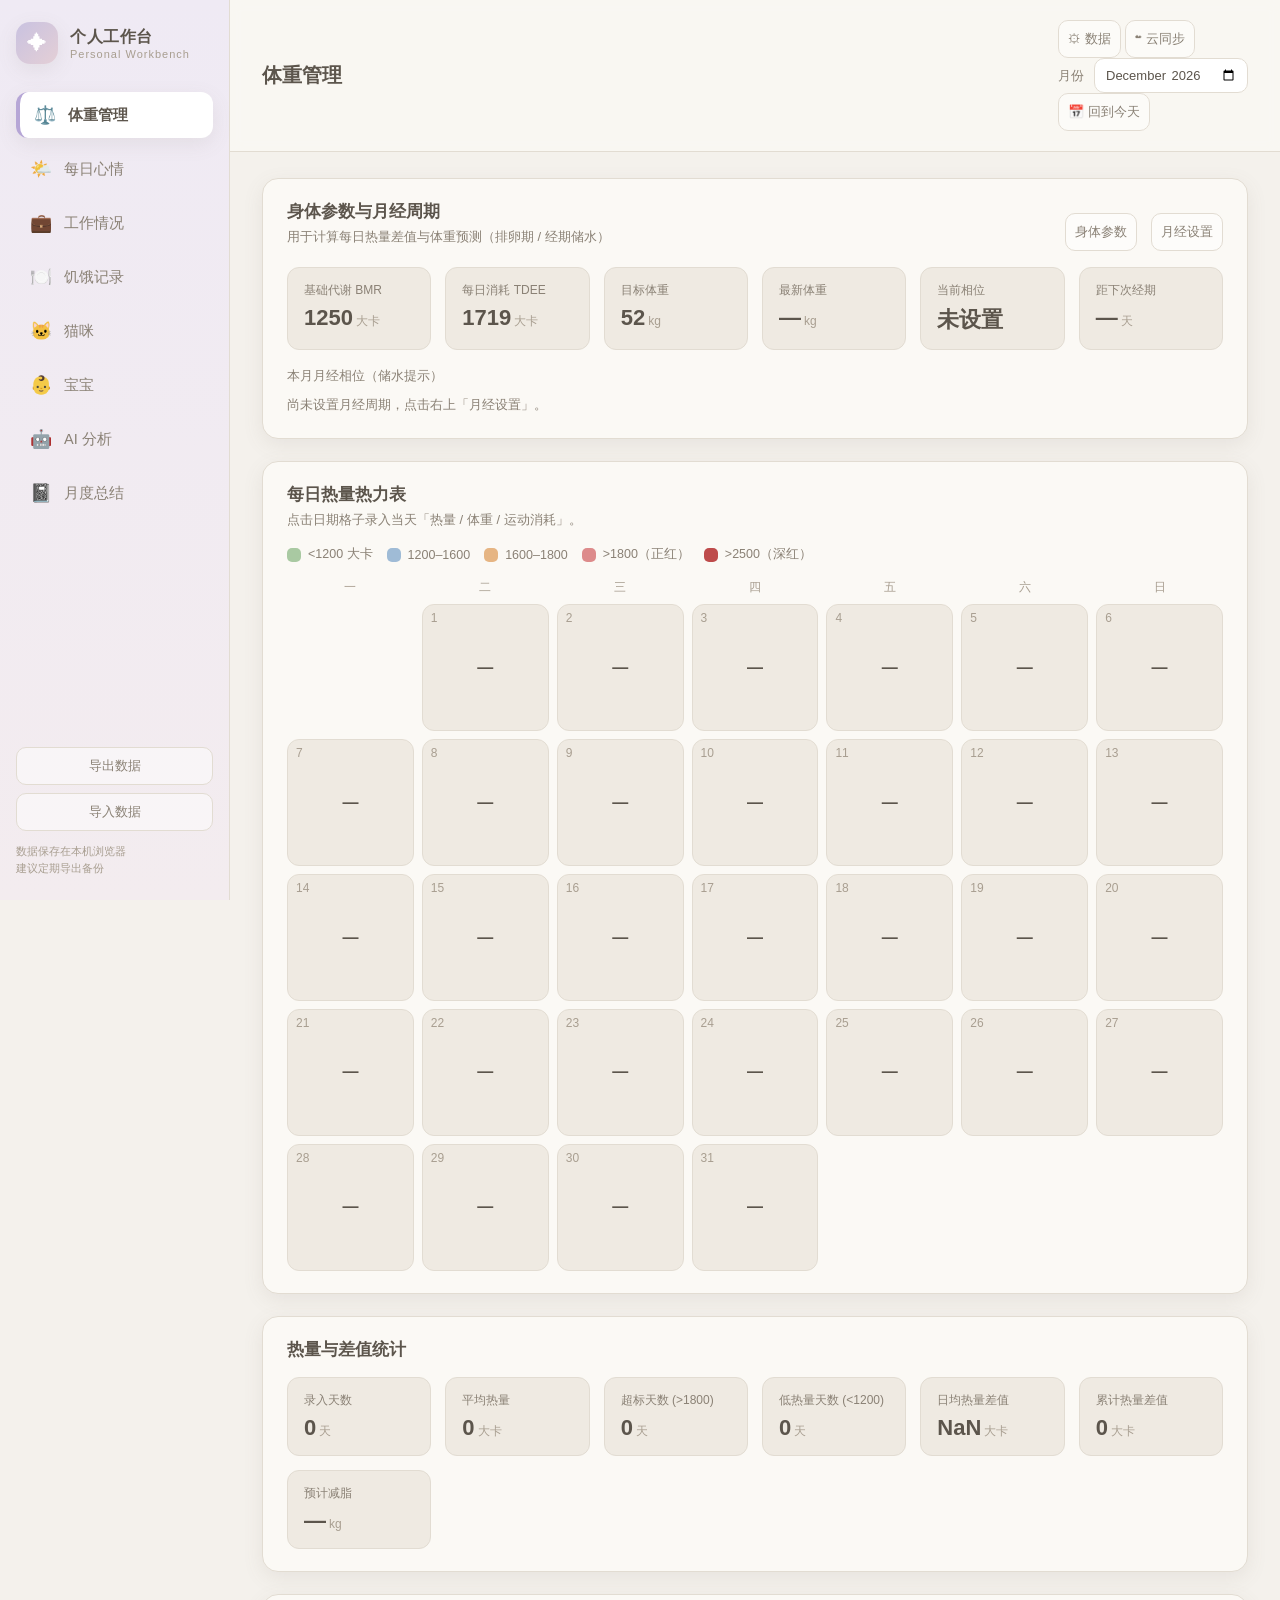
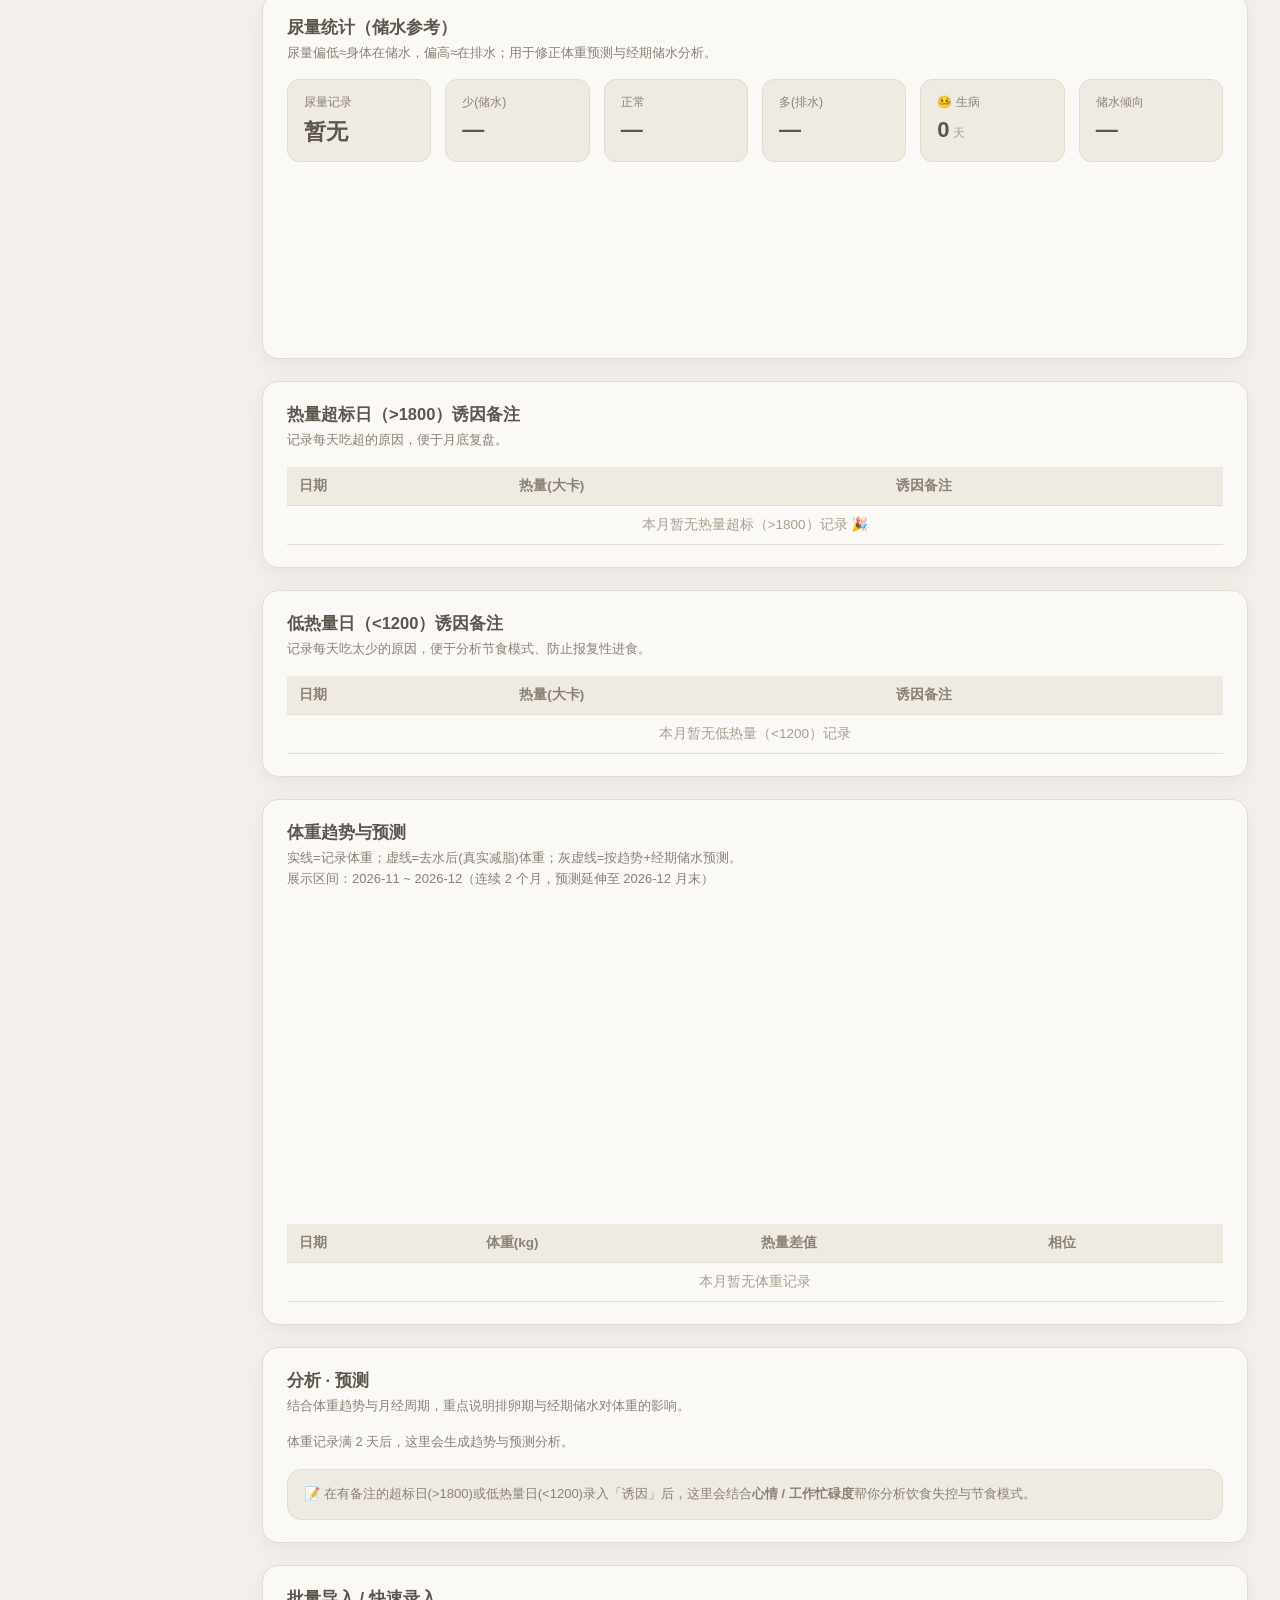
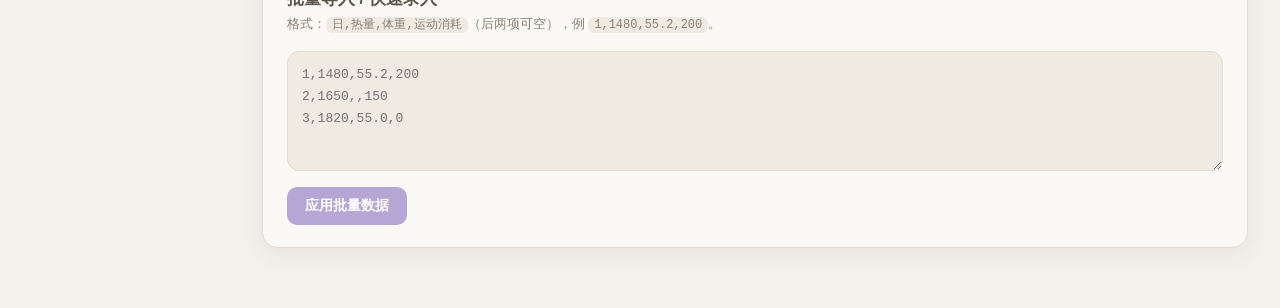
==== index.html @ 28658d4f "feat: 生病作为例外情况加入尿量/储水分析（预测降权、红边标记、异常储水提示）" ====
<!DOCTYPE html>
<html lang="zh-CN">
<head>
  <meta charset="UTF-8" />
  <meta name="viewport" content="width=device-width, initial-scale=1.0, maximum-scale=1.0, user-scalable=no" />
  <title>个人工作台 · Personal Workbench</title>
  <meta http-equiv="Cache-Control" content="no-transform, no-siteapp" />
  <meta name="referrer" content="no-referrer" />
  <meta name="theme-color" content="#B6A6D6" />
  <meta name="apple-mobile-web-app-capable" content="yes" />
  <meta name="apple-mobile-web-app-status-bar-style" content="default" />
  <meta name="apple-mobile-web-app-title" content="工作台" />
  <link rel="apple-touch-icon" href="icon-192.png" />
  <link rel="icon" href="icon-192.png" />
  <link rel="stylesheet" href="styles.css?v=7" />
  <!-- 本地自托管 chart.js：去掉外部 CDN 依赖，避免 vivo 等浏览器拦截 jsdelivr 导致图表不显示 -->
  <script src="chart.umd.min.js?v=1"></script>
</head>
<body>
  <div class="app">
    <!-- 左侧导航栏 -->
    <aside class="sidebar">
      <div class="brand">
        <div class="brand-logo">✦</div>
        <div class="brand-text">
          <div class="brand-title">个人工作台</div>
          <div class="brand-sub">Personal Workbench</div>
        </div>
      </div>

      <nav class="nav" id="nav">
        <button class="nav-item active" data-view="weight">
          <span class="nav-ic">⚖️</span><span class="nav-label">体重管理</span>
        </button>
        <button class="nav-item" data-view="mood">
          <span class="nav-ic">🌤️</span><span class="nav-label">每日心情</span>
        </button>
        <button class="nav-item" data-view="work">
          <span class="nav-ic">💼</span><span class="nav-label">工作情况</span>
        </button>
        <button class="nav-item" data-view="hunger">
          <span class="nav-ic">🍽️</span><span class="nav-label">饥饿记录</span>
        </button>
        <button class="nav-item" data-view="cat">
          <span class="nav-ic">🐱</span><span class="nav-label">猫咪</span>
        </button>
        <button class="nav-item" data-view="baby">
          <span class="nav-ic">👶</span><span class="nav-label">宝宝</span>
        </button>
        <button class="nav-item" data-view="ai">
          <span class="nav-ic">🤖</span><span class="nav-label">AI 分析</span>
        </button>
        <button class="nav-item" data-view="monthly">
          <span class="nav-ic">📓</span><span class="nav-label">月度总结</span>
        </button>
      </nav>

      <div class="sidebar-foot">
        <button class="ghost-btn" id="btn-export">导出数据</button>
        <button class="ghost-btn" id="btn-import">导入数据</button>
        <input type="file" id="file-import" accept="application/json" hidden />
        <div class="sidebar-tip">数据保存在本机浏览器<br />建议定期导出备份</div>
      </div>
    </aside>

    <!-- 主区域 -->
    <main class="main">
      <header class="topbar">
        <div class="topbar-title" id="view-title">体重管理</div>
        <div class="topbar-actions">
          <button class="ghost-btn" id="btn-data">⚙ 数据</button>
          <button class="ghost-btn" id="btn-sync">☁ 云同步</button>
          <label class="month-pick">
            <span>月份</span>
            <input type="month" id="month-input" />
          </label>
          <button class="ghost-btn" id="btn-today">📅 回到今天</button>
        </div>
      </header>

      <!-- 体重管理 -->
      <section class="view active" id="view-weight">
        <!-- 身体参数 + 月经周期 -->
        <div class="card">
          <div class="card-head" style="display:flex;justify-content:space-between;align-items:flex-start;flex-wrap:wrap;gap:10px">
            <div>
              <h2>身体参数与月经周期</h2>
              <p class="muted">用于计算每日热量差值与体重预测（排卵期 / 经期储水）</p>
            </div>
            <div class="row-actions">
              <button class="ghost-btn" id="btn-profile">身体参数</button>
              <button class="ghost-btn" id="btn-menstrual">月经设置</button>
            </div>
          </div>
          <div class="stat-grid" id="profile-stats"></div>
          <div id="phase-block" style="margin-top:16px">
            <div class="muted" style="margin-bottom:8px">本月月经相位（储水提示）</div>
            <div class="phase-msg muted" id="phase-msg"></div>
            <div class="phase-strip" id="phase-strip"></div>
            <div class="phase-legend" id="phase-legend"></div>
          </div>
        </div>

        <!-- 热量热力表 -->
        <div class="card">
          <div class="card-head">
            <h2>每日热量热力表</h2>
            <p class="muted">点击日期格子录入当天「热量 / 体重 / 运动消耗」。</p>
          </div>
          <div class="legend" id="weight-legend"></div>
          <div class="heatmap-wrap">
            <div class="weekdays">
              <span>一</span><span>二</span><span>三</span><span>四</span><span>五</span><span>六</span><span>日</span>
            </div>
            <div class="heatmap" id="weight-heatmap"></div>
          </div>
        </div>

        <!-- 热量与差值统计 -->
        <div class="card">
          <div class="card-head"><h2>热量与差值统计</h2></div>
          <div class="stat-grid" id="weight-stats"></div>
        </div>

        <!-- 尿量统计（储水参考） -->
        <div class="card">
          <div class="card-head">
            <h2>尿量统计（储水参考）</h2>
            <p class="muted">尿量偏低≈身体在储水，偏高≈在排水；用于修正体重预测与经期储水分析。</p>
          </div>
          <div class="stat-grid" id="urine-stats"></div>
          <div class="chart-box" style="height:160px;margin-top:14px"><canvas id="urine-chart"></canvas></div>
        </div>

        <!-- 热量失控预警 -->
        <div class="card" id="calorie-alert-card" hidden>
          <div class="card-head"><h2>⚠️ 热量失控预警</h2></div>
          <div id="calorie-alert"></div>
        </div>

        <!-- 超标诱因 -->
        <div class="card">
          <div class="card-head">
            <h2>热量超标日（&gt;1800）诱因备注</h2>
            <p class="muted">记录每天吃超的原因，便于月底复盘。</p>
          </div>
          <div class="table-wrap">
            <table class="data-table" id="weight-over-table">
              <thead><tr><th>日期</th><th>热量(大卡)</th><th>诱因备注</th></tr></thead>
              <tbody></tbody>
            </table>
          </div>
        </div>

        <!-- 低热量诱因 -->
        <div class="card">
          <div class="card-head">
            <h2>低热量日（&lt;1200）诱因备注</h2>
            <p class="muted">记录每天吃太少的原因，便于分析节食模式、防止报复性进食。</p>
          </div>
          <div class="table-wrap">
            <table class="data-table" id="weight-under-table">
              <thead><tr><th>日期</th><th>热量(大卡)</th><th>诱因备注</th></tr></thead>
              <tbody></tbody>
            </table>
          </div>
        </div>

        <!-- 体重趋势与预测 -->
        <div class="card">
          <div class="card-head">
            <h2>体重趋势与预测</h2>
            <p class="muted">实线=记录体重；虚线=去水后(真实减脂)体重；灰虚线=按趋势+经期储水预测。</p>
            <p class="muted" id="weight-range"></p>
          </div>
          <div class="chart-box" style="height:300px"><canvas id="weight-chart"></canvas></div>
          <div class="table-wrap" style="margin-top:16px">
            <table class="data-table" id="weight-table">
              <thead><tr><th>日期</th><th>体重(kg)</th><th>热量差值</th><th>相位</th></tr></thead>
              <tbody></tbody>
            </table>
          </div>
        </div>

        <!-- 分析预测 -->
        <div class="card">
          <div class="card-head">
            <h2>分析 · 预测</h2>
            <p class="muted">结合体重趋势与月经周期，重点说明排卵期与经期储水对体重的影响。</p>
          </div>
          <div id="weight-analysis"></div>
        </div>

        <!-- 批量导入 -->
        <div class="card">
          <div class="card-head">
            <h2>批量导入 / 快速录入</h2>
            <p class="muted">格式：<code>日,热量,体重,运动消耗</code>（后两项可空），例 <code>1,1480,55.2,200</code>。</p>
          </div>
          <textarea id="weight-bulk" class="bulk-input" placeholder="1,1480,55.2,200&#10;2,1650,,150&#10;3,1820,55.0,0"></textarea>
          <div class="row-actions">
            <button class="primary-btn" id="btn-weight-bulk">应用批量数据</button>
            <span class="muted" id="weight-bulk-tip"></span>
          </div>
        </div>
      </section>

      <!-- 每日心情 -->
      <section class="view" id="view-mood">
        <div class="card">
          <div class="card-head">
            <h2>每日心情录入</h2>
            <p class="muted">从「非常不开心 -2」到「非常开心 2」，点击日期格子选择当天心情。</p>
          </div>
          <div class="legend" id="mood-legend"></div>
          <div class="heatmap-wrap">
            <div class="weekdays">
              <span>一</span><span>二</span><span>三</span><span>四</span><span>五</span><span>六</span><span>日</span>
            </div>
            <div class="heatmap" id="mood-heatmap"></div>
          </div>
        </div>

        <div class="card">
          <div class="card-head"><h2>心情统计</h2></div>
          <div class="stat-grid" id="mood-stats"></div>
          <div class="chart-box"><canvas id="mood-chart"></canvas></div>
        </div>
      </section>

      <!-- 工作情况 -->
      <section class="view" id="view-work">
        <div class="card">
          <div class="card-head">
            <h2>每日忙碌度录入</h2>
            <p class="muted">从「不忙碌 0」到「非常忙碌 100」，拖动日期格子上的滑块记录当天忙碌程度。</p>
          </div>
          <div class="legend" id="work-legend"></div>
          <div class="heatmap-wrap">
            <div class="weekdays">
              <span>一</span><span>二</span><span>三</span><span>四</span><span>五</span><span>六</span><span>日</span>
            </div>
            <div class="heatmap" id="work-heatmap"></div>
          </div>
        </div>

        <div class="card">
          <div class="card-head"><h2>加班与排班</h2></div>
          <div class="form-grid" id="work-overtime"></div>
        </div>

        <div class="card">
          <div class="card-head"><h2>工作统计</h2></div>
          <div class="stat-grid" id="work-stats"></div>
          <div class="chart-box"><canvas id="work-chart"></canvas></div>
        </div>

        <div class="card">
          <div class="card-head"><h2>每月工作小结</h2></div>
          <textarea id="work-summary" class="bulk-input" placeholder="本月工作状态、收获与改进……"></textarea>
        </div>
      </section>

      <!-- 饥饿记录 -->
      <section class="view" id="view-hunger">
        <div class="card">
          <div class="card-head">
            <h2>每日饥饿记录</h2>
            <p class="muted">点击日期格子记录当天：前一顿吃饭时间 / 内容、此刻感受、是否进食、忍饿后的感受。</p>
          </div>
          <div class="legend" id="hunger-legend"></div>
          <div class="heatmap-wrap">
            <div class="weekdays">
              <span>一</span><span>二</span><span>三</span><span>四</span><span>五</span><span>六</span><span>日</span>
            </div>
            <div class="heatmap" id="hunger-heatmap"></div>
          </div>
        </div>

        <div class="card">
          <div class="card-head"><h2>饥饿统计</h2></div>
          <div class="stat-grid" id="hunger-stats"></div>
        </div>

        <div class="card">
          <div class="card-head">
            <h2>超热量 / 低热量分析</h2>
            <p class="muted">联动每日热量，看「忍饿」是否真压低了摄入、进食日是否更容易超标。</p>
          </div>
          <div id="hunger-analysis"></div>
        </div>
      </section>

      <!-- 猫咪 -->
      <section class="view" id="view-cat">
        <div class="cat-switch" id="cat-switch">
          <button class="cat-tab" data-act="switch-cat" data-cat="泡泡">🐱 泡泡</button>
          <button class="cat-tab" data-act="switch-cat" data-cat="喵喵">🐱 喵喵</button>
        </div>

        <!-- 模块1：猫砂用量（分三个盆） -->
        <div class="card">
          <div class="card-head">
            <h2 id="cat-litter-title">🐱 猫砂用量（分三个盆）</h2>
            <p class="muted">当前猫：<b id="cat-litter-who">泡泡</b>。每次「投入 + 清空」算一次。单价 = 钱 ÷ kg，本次费用 = 单价 × 本次用量，汇总 = 本会话总费用。三个盆各自独立记录。</p>
          </div>
          <div class="row-actions" style="margin-bottom:14px">
            <button class="primary-btn" data-act="add-session">＋ 新增一次（投入）</button>
          </div>
          <div id="cat-sessions"></div>
          <div class="stat-grid" id="cat-litter-stats" style="margin-top:16px"></div>
        </div>

        <!-- 模块2：猫咪体重 -->
        <div class="card">
          <div class="card-head">
            <h2 id="cat-weight-title">🐱 猫咪体重</h2>
            <p class="muted">当前猫：<b id="cat-weight-who">泡泡</b>。趋势图展示全部历史记录；下方表格仅展示当前选择月份的记录，方便按月管理。</p>
          </div>
          <div class="form-grid">
            <label class="field"><span>日期</span><input type="date" id="cat-w-date" /></label>
            <label class="field"><span>体重 (kg)</span><input type="number" step="0.01" id="cat-w-val" placeholder="如 4.20" /></label>
            <div class="field"><button class="primary-btn" id="cat-w-add" data-act="add-cw">记录体重</button></div>
          </div>
          <div class="table-wrap" style="margin-top:14px">
            <table class="data-table" id="cat-weight-table">
              <thead><tr><th>日期</th><th>体重 (kg)</th><th></th></tr></thead>
              <tbody></tbody>
            </table>
          </div>
          <div class="chart-box" style="height:260px;margin-top:14px"><canvas id="cat-weight-chart"></canvas></div>
        </div>
      </section>

      <!-- 宝宝 -->
      <section class="view" id="view-baby">
        <div class="card">
          <div class="card-head">
            <h2>👶 宝宝成长记录</h2>
            <p class="muted">按日期记录孩子的身高(cm)与体重(kg)。趋势图展示全部历史记录；下方表格仅展示当前选择月份的记录。</p>
          </div>
          <div class="form-grid">
            <label class="field"><span>日期</span><input type="date" id="baby-date" /></label>
            <label class="field"><span>身高 (cm)</span><input type="number" step="0.1" id="baby-h" placeholder="如 65.5" /></label>
            <label class="field"><span>体重 (kg)</span><input type="number" step="0.01" id="baby-w" placeholder="如 7.20" /></label>
            <div class="field"><button class="primary-btn" id="baby-add" data-act="add-baby">记录</button></div>
          </div>
          <div class="table-wrap" style="margin-top:14px">
            <table class="data-table" id="baby-table">
              <thead><tr><th>日期</th><th>身高 (cm)</th><th>体重 (kg)</th><th></th></tr></thead>
              <tbody></tbody>
            </table>
          </div>
          <div class="chart-box" style="height:280px;margin-top:14px"><canvas id="baby-chart"></canvas></div>
        </div>
      </section>

      <!-- AI 分析 -->
      <section class="view" id="view-ai">
        <div class="card">
          <div class="card-head">
            <h2>🤖 智能分析（基于你填入的数据）</h2>
            <p class="muted">用中文提问，助手会汇总当前月份 / 本年的数据作答。全部在本地计算，数据不外传。</p>
          </div>
          <div class="ai-chat" id="ai-chat"></div>
          <div class="ai-chips" id="ai-chips">
            <button class="chip" data-q="这个月我减了多少体重？">本月减重</button>
            <button class="chip" data-q="猫砂这个月花了多少钱？">本月猫砂花费</button>
            <button class="chip" data-q="最近工作忙不忙？">工作忙碌度</button>
            <button class="chip" data-q="宝宝这半年长了多少？">宝宝成长</button>
            <button class="chip" data-q="全年我总共减重多少？">全年减重</button>
            <button class="chip" data-q="全年猫砂花了多少？">全年猫砂花费</button>
            <button class="chip" data-q="我这个月热量趋势怎样？">本月热量</button>
            <button class="chip" data-q="综合分析一下我的整体情况">整体分析</button>
          </div>
          <div class="row-actions" style="margin-top:12px">
            <input class="modal-input" id="ai-input" placeholder="例如：这个月热量趋势怎样？猫和宝宝最近怎么样？" />
            <button class="primary-btn" id="ai-send" data-act="ai-send">发送</button>
          </div>
        </div>

        <div class="card">
          <div class="card-head">
            <h2 id="ai-year-title">📅 年度汇总</h2>
            <p class="muted">自动汇总所选年份（取顶部月份选择器的年份）的全部模块数据。</p>
          </div>
          <div id="ai-year" class="stat-grid"></div>
        </div>
      </section>

      <!-- 月度总结 -->
      <section class="view" id="view-monthly">
        <div class="monthly-nav" id="monthly-nav"></div>
        <div id="monthly-panels"></div>
      </section>
    </main>
  </div>

  <!-- 弹层：日期录入 -->
  <div class="modal-mask" id="modal-mask" hidden>
    <div class="modal" id="modal"></div>
  </div>

  <script src="app.js?v=18"></script>
</body>
</html>
---- styles.css ----
:root{
  /* 莫兰迪主色 */
  --lilac:   #C9C2E0;  /* 浅紫 */
  --pink:    #E4CFD6;  /* 浅粉 */
  --blue:    #C2D4DE;  /* 浅蓝 */
  --green:   #C7D7C2;  /* 浅绿 */
  --beige:   #E7DFD0;  /* 米色 */
  --sand:    #D8CDBE;

  --bg:      #F4F1EC;  /* 整体暖白背景 */
  --panel:   #FBF9F5;  /* 卡片背景 */
  --panel-2: #EFEAE2;
  --line:    #E2DCD2;  /* 描边 */
  --ink:     #5C554C;  /* 主文字（暖灰） */
  --ink-2:   #8A8175;  /* 次文字 */
  --ink-3:   #A89E90;

  --accent:  #B6A6D6;  /* 主强调（紫） */
  --shadow:  0 6px 20px rgba(120,110,95,.10);
  --radius:  16px;

  /* 热量区间色（数据色，独立于主题） */
  --c-green: #A9C9A2;
  --c-blue:  #9FBBD6;
  --c-orange:#E6B583;
  --c-red:   #DD8B8B;
  --c-darkred:#BE4B4B;
}

*{box-sizing:border-box;}
html,body{margin:0;height:100%;}
body{
  font-family:-apple-system,BlinkMacSystemFont,"Segoe UI","PingFang SC","Microsoft YaHei",sans-serif;
  background:var(--bg);
  color:var(--ink);
  -webkit-font-smoothing:antialiased;
}
.app{display:flex;min-height:100vh;}

/* ===== 侧边栏 ===== */
.sidebar{
  width:230px;flex:0 0 230px;
  background:linear-gradient(180deg,#EFEAF4 0%, #F3ECEF 100%);
  border-right:1px solid var(--line);
  display:flex;flex-direction:column;
  padding:22px 16px;position:sticky;top:0;height:100vh;
}
.brand{display:flex;align-items:center;gap:12px;margin-bottom:28px;}
.brand-logo{
  width:42px;height:42px;border-radius:14px;
  background:linear-gradient(135deg,var(--lilac),var(--pink));
  display:grid;place-items:center;font-size:20px;color:#fff;
  box-shadow:var(--shadow);
}
.brand-title{font-weight:700;font-size:16px;letter-spacing:.5px;}
.brand-sub{font-size:11px;color:var(--ink-3);letter-spacing:1px;}

.nav{display:flex;flex-direction:column;gap:8px;flex:1;}
.nav-item{
  display:flex;align-items:center;gap:12px;
  border:none;background:transparent;cursor:pointer;
  padding:12px 14px;border-radius:12px;
  color:var(--ink-2);font-size:14.5px;font-weight:500;text-align:left;
  transition:all .18s ease;
}
.nav-item .nav-ic{font-size:18px;filter:grayscale(.2);}
.nav-item:hover{background:rgba(255,255,255,.6);color:var(--ink);}
.nav-item.active{
  background:#fff;color:var(--ink);font-weight:600;
  box-shadow:var(--shadow);border-left:4px solid var(--accent);
}

.sidebar-foot{display:flex;flex-direction:column;gap:8px;margin-top:16px;}
.ghost-btn{
  border:1px solid var(--line);background:rgba(255,255,255,.5);
  border-radius:10px;padding:9px;cursor:pointer;color:var(--ink-2);
  font-size:13px;transition:all .18s;
}
.ghost-btn:hover{background:#fff;color:var(--ink);}
.sidebar-tip{font-size:11px;color:var(--ink-3);line-height:1.6;margin-top:4px;}

/* ===== 主区域 ===== */
.main{flex:1;min-width:0;display:flex;flex-direction:column;}
.topbar{
  display:flex;align-items:center;justify-content:space-between;
  padding:20px 32px;background:rgba(251,249,245,.7);
  backdrop-filter:blur(6px);border-bottom:1px solid var(--line);
  position:sticky;top:0;z-index:5;
}
.topbar-title{font-size:20px;font-weight:700;}
.month-pick{display:flex;align-items:center;gap:10px;font-size:13px;color:var(--ink-2);}
.month-pick input{
  border:1px solid var(--line);background:#fff;border-radius:10px;
  padding:8px 10px;color:var(--ink);font-size:13px;font-family:inherit;
}

.view{display:none;padding:26px 32px 60px;flex-direction:column;gap:22px;max-width:1080px;width:100%;}
.view.active{display:flex;}

/* ===== 卡片 ===== */
.card{
  background:var(--panel);border:1px solid var(--line);
  border-radius:var(--radius);padding:22px 24px;box-shadow:var(--shadow);
}
.card-head{margin-bottom:16px;}
.card-head h2{margin:0 0 4px;font-size:16.5px;font-weight:700;}
.muted{color:var(--ink-2);font-size:13px;margin:0;line-height:1.6;}
code{background:var(--panel-2);padding:1px 6px;border-radius:6px;font-size:12px;}

/* ===== 图例 ===== */
.legend{display:flex;flex-wrap:wrap;gap:14px;margin-bottom:16px;}
.legend .lg{display:flex;align-items:center;gap:7px;font-size:12.5px;color:var(--ink-2);}
.legend .dot{width:14px;height:14px;border-radius:5px;display:inline-block;}

/* ===== 热力表 ===== */
.heatmap-wrap{margin-top:6px;}
.weekdays{
  display:grid;grid-template-columns:repeat(7,1fr);gap:8px;
  margin-bottom:8px;font-size:12px;color:var(--ink-3);text-align:center;
}
.heatmap{display:grid;grid-template-columns:repeat(7,1fr);gap:8px;}
.hcell{
  position:relative;aspect-ratio:1/1;border-radius:12px;
  border:1px solid var(--line);background:var(--panel-2);
  cursor:pointer;display:flex;flex-direction:column;
  align-items:center;justify-content:center;
  transition:transform .12s ease, box-shadow .12s ease;
  color:var(--ink);overflow:hidden;
}
.hcell:hover{transform:translateY(-2px);box-shadow:var(--shadow);}
.hcell .d{font-size:12px;color:var(--ink-3);position:absolute;top:6px;left:8px;}
.hcell .v{font-size:16px;font-weight:700;line-height:1;}
.hcell .vsmall{font-size:11px;font-weight:600;}
.hcell.empty .v{color:var(--ink-3);font-weight:500;font-size:13px;}

/* 饥饿记录色 */
.hcell.h-ate-yes{background:var(--c-blue);border-color:#8fb0cf;color:#fff;}
.hcell.h-ate-no{background:var(--c-orange);border-color:#d9a367;color:#fff;}

/* 热量色 */
.hcell.c-green{background:var(--c-green);border-color:#9bbf93;}
.hcell.c-blue{background:var(--c-blue);border-color:#8fb0cf;}
.hcell.c-orange{background:var(--c-orange);border-color:#d9a367;}
.hcell.c-red{background:var(--c-red);border-color:#cd7979;color:#fff;}
.hcell.c-darkred{background:var(--c-darkred);border-color:#a83f3f;color:#fff;}
.hcell.c-red .d,.hcell.c-darkred .d{color:rgba(255,255,255,.85);}

/* 心情色 */
.hcell.m-2{background:#C9B6C4;}
.hcell.m-1{background:var(--pink);}
.hcell.m0{background:var(--beige);}
.hcell.m1{background:var(--blue);}
.hcell.m2{background:var(--lilac);}

/* 工作忙碌度用渐变背景（JS 设置） */

/* ===== 统计网格 ===== */
.stat-grid{display:grid;grid-template-columns:repeat(auto-fit,minmax(140px,1fr));gap:14px;}
.stat{
  background:var(--panel-2);border-radius:12px;padding:14px 16px;
  border:1px solid var(--line);
}
.stat .k{font-size:12px;color:var(--ink-2);margin-bottom:6px;}
.stat .n{font-size:22px;font-weight:700;}
.stat .u{font-size:12px;color:var(--ink-3);font-weight:500;margin-left:3px;}

.chart-box{margin-top:18px;height:260px;}

/* ===== 表格 ===== */
.table-wrap{overflow-x:auto;}
.data-table{width:100%;border-collapse:collapse;font-size:13.5px;}
.data-table th,.data-table td{
  padding:10px 12px;text-align:left;border-bottom:1px solid var(--line);
}
.data-table th{color:var(--ink-2);font-weight:600;background:var(--panel-2);}
.data-table tr:hover td{background:#faf7f2;}
.data-table td .pill{
  display:inline-block;padding:2px 10px;border-radius:999px;font-weight:600;font-size:12px;
}
.empty-row td{color:var(--ink-3);text-align:center;}

/* ===== 热量失控预警 ===== */
.cal-alert{padding:14px 16px;border-radius:14px;font-size:14px;line-height:1.75;}
.cal-ok{background:#eef6ee;color:#3f7a4f;border:1px solid #d6e8d6;}
.cal-warn{background:#fdf1ec;color:#a8552e;border:1px solid #f3d9c8;}
.cal-warn-item{margin:2px 0;}
.cal-warn-item + .cal-warn-item{margin-top:8px;border-top:1px dashed #ecd2c0;padding-top:8px;}

/* ===== 热量原因深挖 ===== */
.reason-block{background:var(--panel-2);border:1px solid var(--line);border-radius:14px;padding:14px 16px;margin-top:4px;}
.reason-sub{margin:12px 0 6px;font-size:14px;}
.reason-meta{margin-left:8px;font-size:12px;color:var(--ink-3);font-weight:400;}
.reason-list{margin:0;padding-left:18px;line-height:1.9;}
.reason-list li{margin:2px 0;}
.reason-tag{margin-left:6px;font-size:12px;color:var(--ink-3);}
.reason-tip{margin:8px 0 0;font-size:13px;color:var(--ink-2);background:#fbf7f1;border-left:3px solid var(--accent);padding:8px 12px;border-radius:8px;}
.reason-warn{margin:8px 0 0;font-size:13px;color:#a8552e;background:#fdf1ec;padding:8px 12px;border-radius:8px;}
.reason-summary{margin:8px 0 0;font-size:13px;color:var(--ink);background:#eef0f8;border-left:3px solid var(--lilac);padding:8px 12px;border-radius:8px;}


/* ===== 表单 ===== */
.form-grid{display:grid;grid-template-columns:repeat(auto-fit,minmax(200px,1fr));gap:16px;}
.field label{display:block;font-size:13px;color:var(--ink-2);margin-bottom:6px;}
.field input,.field textarea{
  width:100%;border:1px solid var(--line);border-radius:10px;
  padding:10px 12px;font-family:inherit;font-size:14px;color:var(--ink);background:#fff;
}
.field input:focus,.field textarea:focus{outline:none;border-color:var(--accent);}
.row-actions{display:flex;align-items:center;gap:14px;margin-top:12px;}

.primary-btn{
  border:none;background:var(--accent);color:#fff;cursor:pointer;
  padding:10px 18px;border-radius:10px;font-size:13.5px;font-weight:600;
  transition:filter .15s;
}
.primary-btn:hover{filter:brightness(1.05);}
.bulk-input{
  width:100%;min-height:120px;border:1px solid var(--line);border-radius:12px;
  padding:12px 14px;font-family:ui-monospace,Menlo,Consolas,monospace;font-size:13px;
  color:var(--ink);background:var(--panel-2);resize:vertical;line-height:1.7;
}
.bulk-input:focus{outline:none;border-color:var(--accent);}

/* ===== 月度总结 ===== */
.monthly-nav{display:flex;flex-wrap:wrap;gap:10px;}
.monthly-nav .mn-item{
  border:1px solid var(--line);background:#fff;border-radius:999px;
  padding:8px 15px;font-size:13px;cursor:pointer;color:var(--ink-2);
  transition:all .15s;
}
.monthly-nav .mn-item:hover{background:var(--panel-2);color:var(--ink);}
.monthly-nav .mn-item.active{background:var(--accent);color:#fff;border-color:var(--accent);}

.mp{display:none;flex-direction:column;gap:22px;}
.mp.active{display:flex;}
.mp-head{display:flex;align-items:baseline;gap:12px;margin-bottom:4px;}
.mp-head .num{
  width:30px;height:30px;border-radius:10px;background:var(--lilac);
  display:grid;place-items:center;font-weight:700;color:#5a4e72;font-size:14px;
}
.mp-head h2{margin:0;font-size:18px;}
.mp-head .auto{font-size:11px;color:var(--accent);background:#efeaf6;padding:3px 9px;border-radius:999px;margin-left:auto;}
.mp-grid{display:grid;grid-template-columns:repeat(auto-fit,minmax(220px,1fr));gap:16px;}
.mp-stat{
  background:var(--panel-2);border:1px solid var(--line);border-radius:12px;padding:14px 16px;
}
.mp-stat .k{font-size:12px;color:var(--ink-2);margin-bottom:5px;}
.mp-stat .n{font-size:19px;font-weight:700;}
.mp-full textarea{min-height:160px;}

/* 年度总结：月度记录自动带入 */
.annual-list{display:flex;flex-direction:column;gap:10px;margin-top:6px;}
.am-card{background:var(--panel-2);border:1px solid var(--line);border-radius:12px;padding:12px 14px;}
.am-month{font-size:13px;font-weight:700;color:var(--accent);margin-bottom:6px;}
.am-nums{display:flex;flex-wrap:wrap;gap:6px;margin-bottom:6px;}
.am-nums span{font-size:12px;background:#efeaf6;color:var(--ink);border-radius:999px;padding:2px 9px;}
.am-item{font-size:13px;line-height:1.55;color:var(--ink);margin-top:3px;}
.am-item b{color:var(--ink-2);font-weight:600;}


/* ===== 弹层 ===== */
.modal-mask{
  position:fixed;inset:0;background:rgba(70,64,55,.4);
  display:grid;place-items:center;z-index:50;padding:20px;
}
.modal-mask[hidden]{display:none;}
.modal{
  background:var(--panel);border-radius:18px;padding:24px;width:min(420px,92vw);
  box-shadow:0 20px 50px rgba(0,0,0,.25);border:1px solid var(--line);
}
.modal h3{margin:0 0 4px;font-size:17px;}
.modal .muted{margin-bottom:16px;}
.modal .mood-pick{display:flex;gap:8px;flex-wrap:wrap;margin-bottom:16px;}
.mood-opt{
  flex:1;min-width:58px;text-align:center;padding:12px 4px;border-radius:12px;
  border:1px solid var(--line);background:var(--panel-2);cursor:pointer;font-size:13px;
}
.mood-opt.sel{outline:2px solid var(--accent);}
.modal input[type=range]{width:100%;}
.modal .modal-actions{display:flex;justify-content:flex-end;gap:10px;margin-top:18px;}
.modal .link-btn{background:none;border:none;color:var(--ink-2);cursor:pointer;font-size:13px;}
.modal .modal-input{
  width:100%;border:1px solid var(--line);border-radius:10px;padding:10px 12px;
  font-size:15px;font-family:inherit;margin-bottom:14px;
}
.modal textarea{
  width:100%;border:1px solid var(--line);border-radius:10px;padding:10px 12px;
  font-family:inherit;font-size:13.5px;min-height:80px;resize:vertical;
}

/* 响应式 */
@media(max-width:760px){
  .sidebar{width:74px;flex-basis:74px;padding:16px 8px;}
  .brand-text,.nav-label,.sidebar-foot .ghost-btn,.sidebar-tip{display:none;}
  .nav-item{justify-content:center;}
  .view{padding:18px 16px 50px;}
  .topbar{padding:16px;}
}

/* ===== 体重格子里的体重小字 ===== */
.hcell .sub{font-size:10px;color:var(--ink-2);margin-top:2px;line-height:1;}
.hcell.c-red .sub,.hcell.c-darkred .sub{color:rgba(255,255,255,.85);}

/* ===== 月经相位条 ===== */
.phase-strip{display:grid;grid-template-columns:repeat(7,1fr);gap:4px;}
.phase-strip .pseg{height:16px;border-radius:5px;background:var(--panel-2);}
.phase-strip .pseg[title]{cursor:default;}
.phase-legend{display:flex;flex-wrap:wrap;gap:14px;margin-top:10px;}

/* ===== 手机 App 形态：底部导航 ===== */
@media(max-width:760px){
  .app{flex-direction:column;}
  .sidebar{
    position:fixed;left:0;right:0;bottom:0;top:auto;width:100%;flex-basis:auto;height:auto;
    flex-direction:row;align-items:stretch;padding:6px 4px;z-index:40;
    border-right:none;border-top:1px solid var(--line);
    background:rgba(239,234,244,.96);backdrop-filter:blur(8px);
  }
  .brand{display:none;}
  .nav{flex-direction:row;flex:1;gap:0;}
  .nav-item{
    flex:1;flex-direction:column;gap:2px;padding:8px 4px;border-radius:10px;
    border-left:none;justify-content:center;font-size:11px;
  }
  .nav-item .nav-ic{font-size:20px;}
  .sidebar .nav-label{display:block;font-size:10px;margin-top:2px;}
  .nav-item.active{border-left:none;box-shadow:none;background:rgba(255,255,255,.7);}
  .sidebar-foot{display:none;}
  .main{padding-bottom:72px;}
  .topbar{top:0;}
  .view{padding:16px 14px 90px;max-width:100%;}
  .heatmap{gap:5px;}
  .weekdays{gap:5px;}
  .stat-grid{grid-template-columns:repeat(2,1fr);}
  .mp-grid{grid-template-columns:1fr;}
  .card{padding:18px 16px;}
}

/* 手机弹层变底部抽屉 */
@media(max-width:760px){
  .modal-mask{place-items:end;padding:0;}
  .modal{width:100%;border-radius:20px 20px 0 0;padding:22px 18px calc(22px + env(safe-area-inset-bottom));}
}

/* ===== 猫咪模块 ===== */
.cat-switch{display:flex;gap:10px;margin-bottom:16px;}
.cat-tab{
  flex:1;padding:12px 14px;border:1px solid var(--line);border-radius:12px;
  background:var(--panel);color:var(--ink-2);font-size:15px;font-weight:600;
  cursor:pointer;transition:.15s;display:flex;align-items:center;justify-content:center;gap:6px;
}
.cat-tab:hover{background:#fff;}
.cat-tab.active{background:linear-gradient(135deg,var(--lilac),var(--pink));color:#5a4b78;border-color:transparent;box-shadow:var(--shadow);}
.session-card{
  border:1px solid var(--line);border-radius:14px;background:var(--panel);
  padding:14px;margin-bottom:16px;box-shadow:var(--shadow);
}
.session-head{
  display:flex;flex-wrap:wrap;gap:14px;align-items:flex-end;
  justify-content:space-between;margin-bottom:14px;
}
.session-time{display:flex;flex-wrap:wrap;gap:12px;}
.session-time label{display:flex;flex-direction:column;font-size:12px;color:var(--ink-2);gap:4px;}
.session-time input{width:190px;}
.session-sum{display:flex;flex-direction:column;gap:6px;align-items:flex-start;}
.session-acts{display:flex;flex-direction:column;gap:6px;align-items:flex-start;}
.badge{font-size:12px;padding:3px 10px;border-radius:999px;font-weight:600;}
.badge-ok{background:#C7D7C2;color:#3c5a3c;}
.badge-wait{background:#E7DFD0;color:#8a7c5e;}
.sum-big{font-size:15px;color:var(--ink);}
.sum-big b{color:#9a7bbf;font-size:18px;}
.litter-boxes{display:grid;grid-template-columns:repeat(3,1fr);gap:12px;}
.litter-box{border:1px dashed var(--line);border-radius:12px;padding:10px;background:#fcfaf6;}
.litter-box-head{display:flex;justify-content:space-between;align-items:center;margin-bottom:8px;font-size:13px;}
.litter-tbl th,.litter-tbl td{padding:5px 6px;text-align:center;}
.litter-tbl .calc{font-weight:600;color:#9a7bbf;background:#f6f1fb;}
.cell-in{
  width:100%;border:1px solid var(--line);border-radius:8px;padding:5px 6px;
  font-size:12.5px;background:#fff;color:var(--ink);
}
.cell-in.num{text-align:right;}
.cell-in:focus{outline:none;border-color:var(--accent);}
.ghost-btn.sm{padding:5px 10px;font-size:12px;margin-top:8px;}
.link-btn.danger{color:#c06a6a;}
.link-btn.danger:hover{color:#a13b3b;}
@media(max-width:760px){
  .litter-boxes{grid-template-columns:1fr;}
  .session-head{flex-direction:column;align-items:stretch;}
  .session-acts{flex-direction:row;flex-wrap:wrap;}
  .session-time input{width:100%;}
  .cat-switch{flex-direction:row;}
  .cat-tab{font-size:14px;padding:10px 8px;}
}

/* ===== AI 分析 ===== */
.ai-chat{display:flex;flex-direction:column;gap:10px;max-height:320px;overflow-y:auto;padding:6px 2px;margin-bottom:12px;}
.ai-msg{padding:9px 12px;border-radius:12px;font-size:13.5px;line-height:1.65;white-space:pre-wrap;}
.ai-msg.user{align-self:flex-end;background:linear-gradient(135deg,var(--lilac),var(--pink));color:#4a3d63;max-width:85%;}
.ai-msg.bot{align-self:flex-start;background:var(--panel-2);border:1px solid var(--line);max-width:92%;}
.ai-chips{display:flex;flex-wrap:wrap;gap:8px;}
.chip{border:1px solid var(--line);background:#fff;border-radius:999px;padding:6px 12px;font-size:12.5px;color:var(--ink-2);cursor:pointer;}
.chip:hover{background:var(--panel-2);border-color:var(--accent);color:var(--ink);}
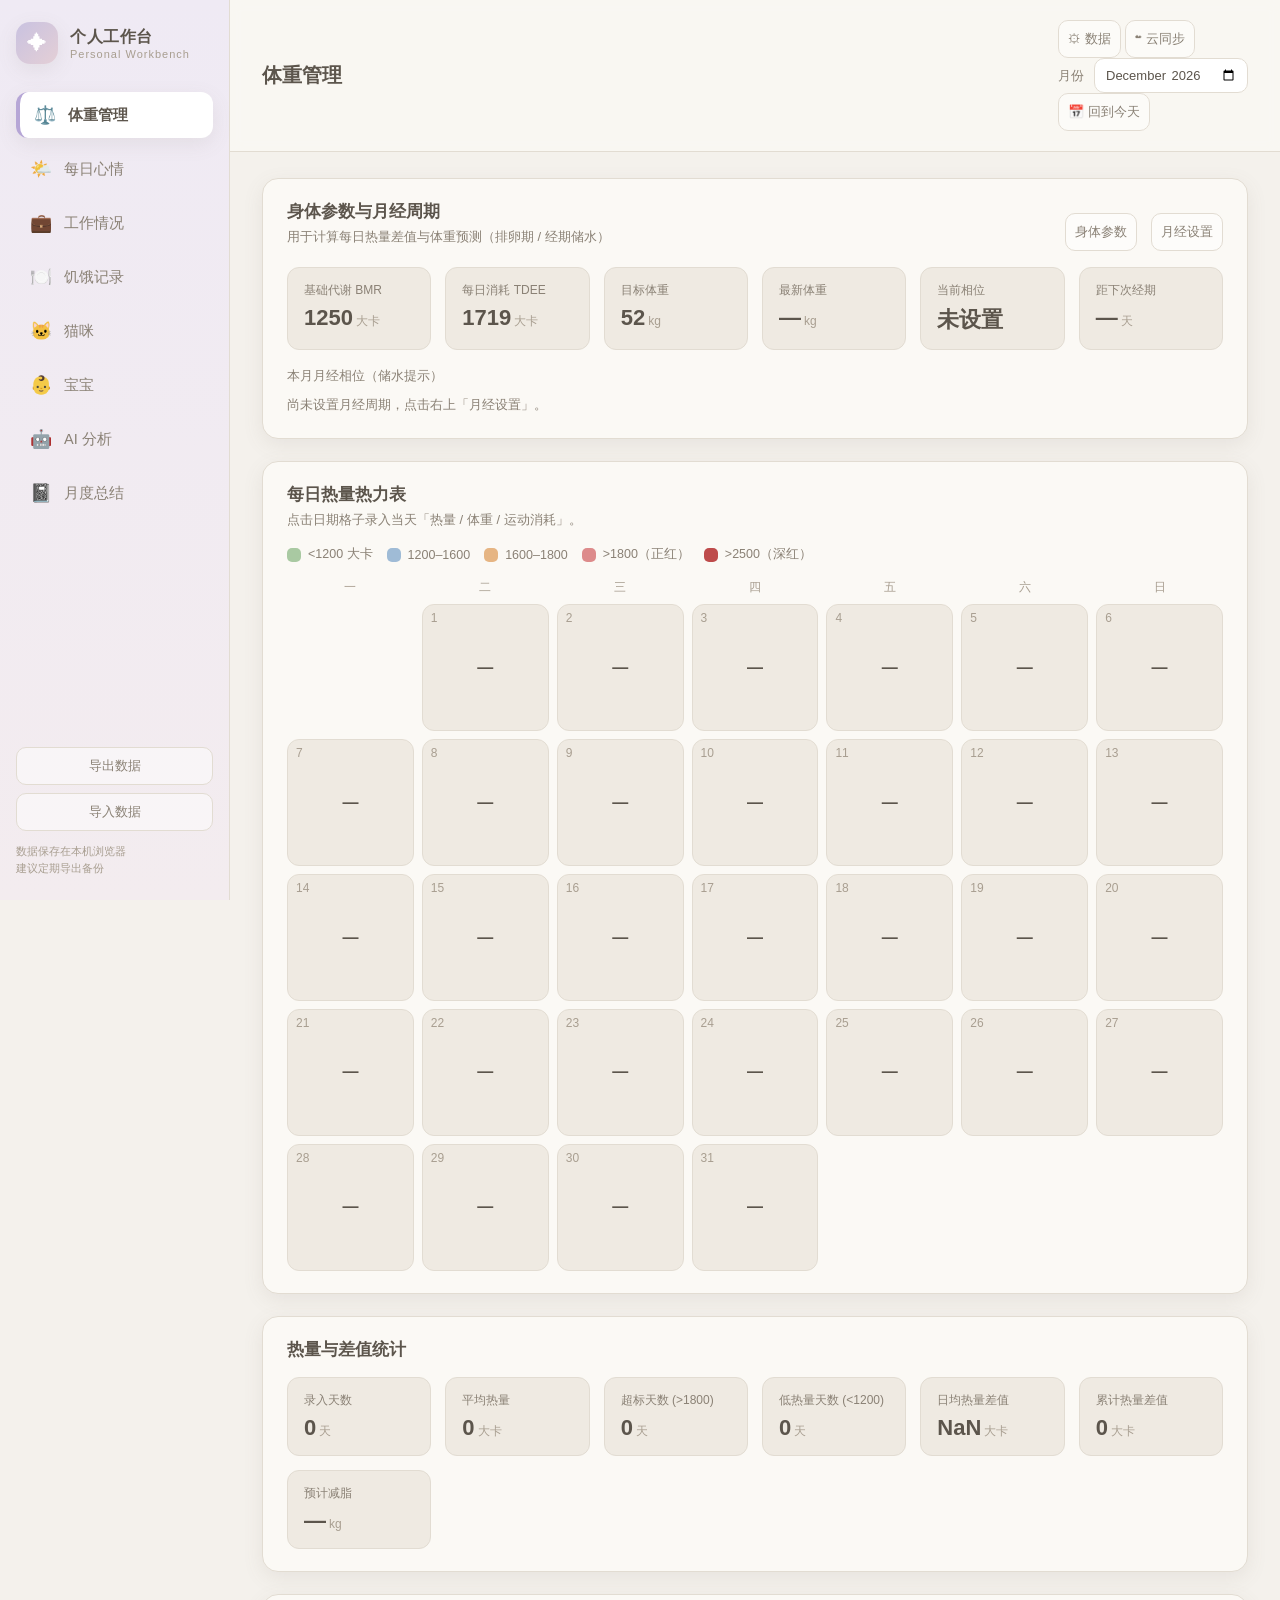
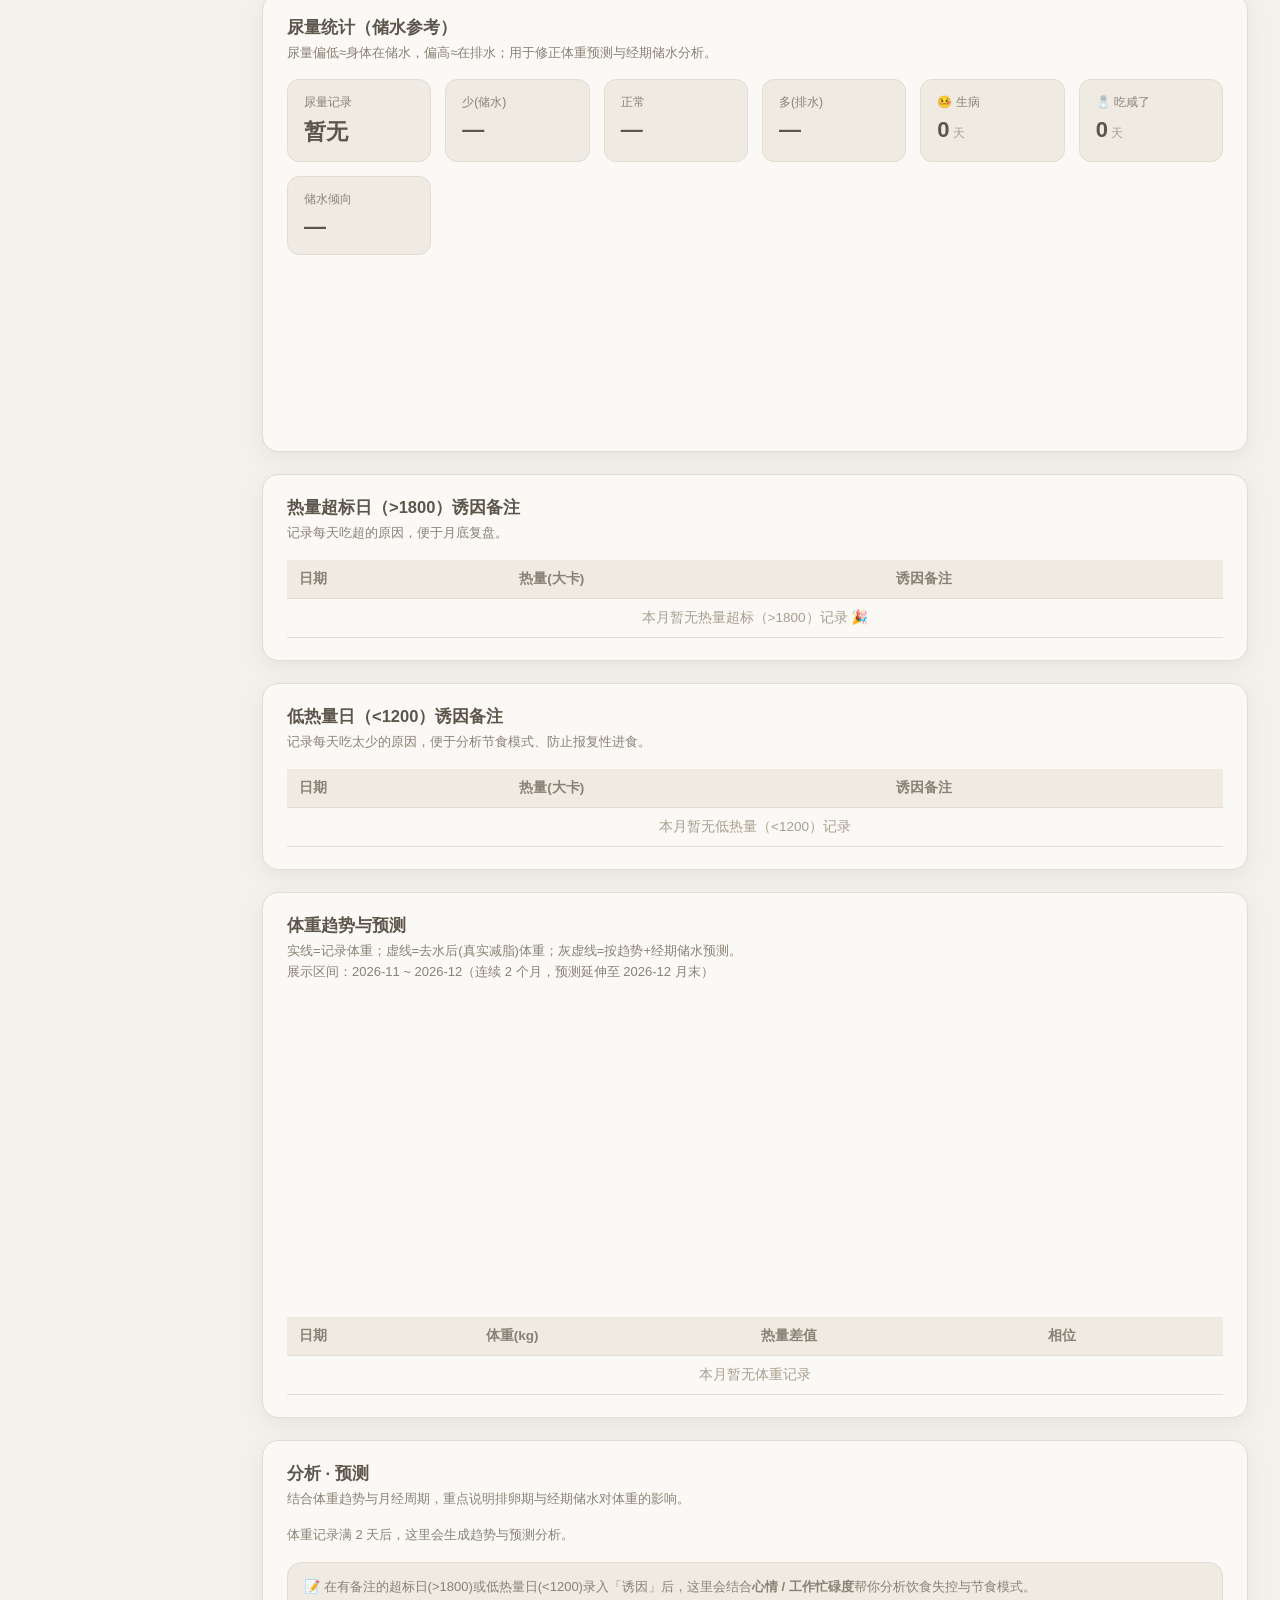
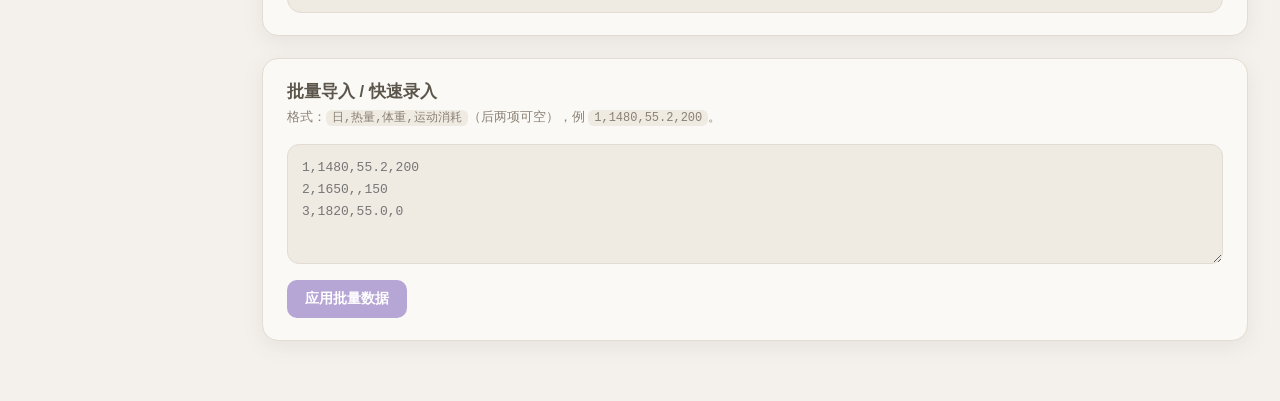
==== commit 66f23f64: "feat: 尿量增加「吃咸了」偶发储水记录，与生病统一为异常储水分析；弹窗桌面端可滚动" ====
--- a/index.html
+++ b/index.html
@@ -12,7 +12,7 @@
   <meta name="apple-mobile-web-app-title" content="工作台" />
   <link rel="apple-touch-icon" href="icon-192.png" />
   <link rel="icon" href="icon-192.png" />
-  <link rel="stylesheet" href="styles.css?v=7" />
+  <link rel="stylesheet" href="styles.css?v=9" />
   <!-- 本地自托管 chart.js：去掉外部 CDN 依赖，避免 vivo 等浏览器拦截 jsdelivr 导致图表不显示 -->
   <script src="chart.umd.min.js?v=1"></script>
 </head>
@@ -401,6 +401,6 @@
     <div class="modal" id="modal"></div>
   </div>
 
-  <script src="app.js?v=18"></script>
+  <script src="app.js?v=20"></script>
 </body>
 </html>
--- a/styles.css
+++ b/styles.css
@@ -266,6 +266,7 @@
 .modal-mask[hidden]{display:none;}
 .modal{
   background:var(--panel);border-radius:18px;padding:24px;width:min(420px,92vw);
+  max-height:calc(100vh - 40px);overflow-y:auto;
   box-shadow:0 20px 50px rgba(0,0,0,.25);border:1px solid var(--line);
 }
 .modal h3{margin:0 0 4px;font-size:17px;}
@@ -339,7 +340,25 @@
 /* 手机弹层变底部抽屉 */
 @media(max-width:760px){
   .modal-mask{place-items:end;padding:0;}
-  .modal{width:100%;border-radius:20px 20px 0 0;padding:22px 18px calc(22px + env(safe-area-inset-bottom));}
+  .modal{
+    width:100%;border-radius:20px 20px 0 0;
+    padding:22px 18px calc(88px + env(safe-area-inset-bottom));
+    max-height:92vh;overflow-y:auto;position:relative;
+  }
+  .modal .modal-actions{
+    position:fixed;left:0;right:0;bottom:0;margin:0;
+    padding:12px 18px calc(14px + env(safe-area-inset-bottom));
+    background:var(--panel);border-top:1px solid var(--line);
+    display:flex;flex-direction:column;gap:10px;z-index:60;
+  }
+  .modal .modal-actions .primary-btn{
+    width:100%;min-height:52px;font-size:16px;font-weight:700;
+    border-radius:12px;order:2;
+  }
+  .modal .modal-actions .link-btn{
+    order:1;align-self:flex-start;font-size:13px;padding:4px 0;
+    color:var(--ink-2);background:none;border:none;
+  }
 }
 
 /* ===== 猫咪模块 ===== */
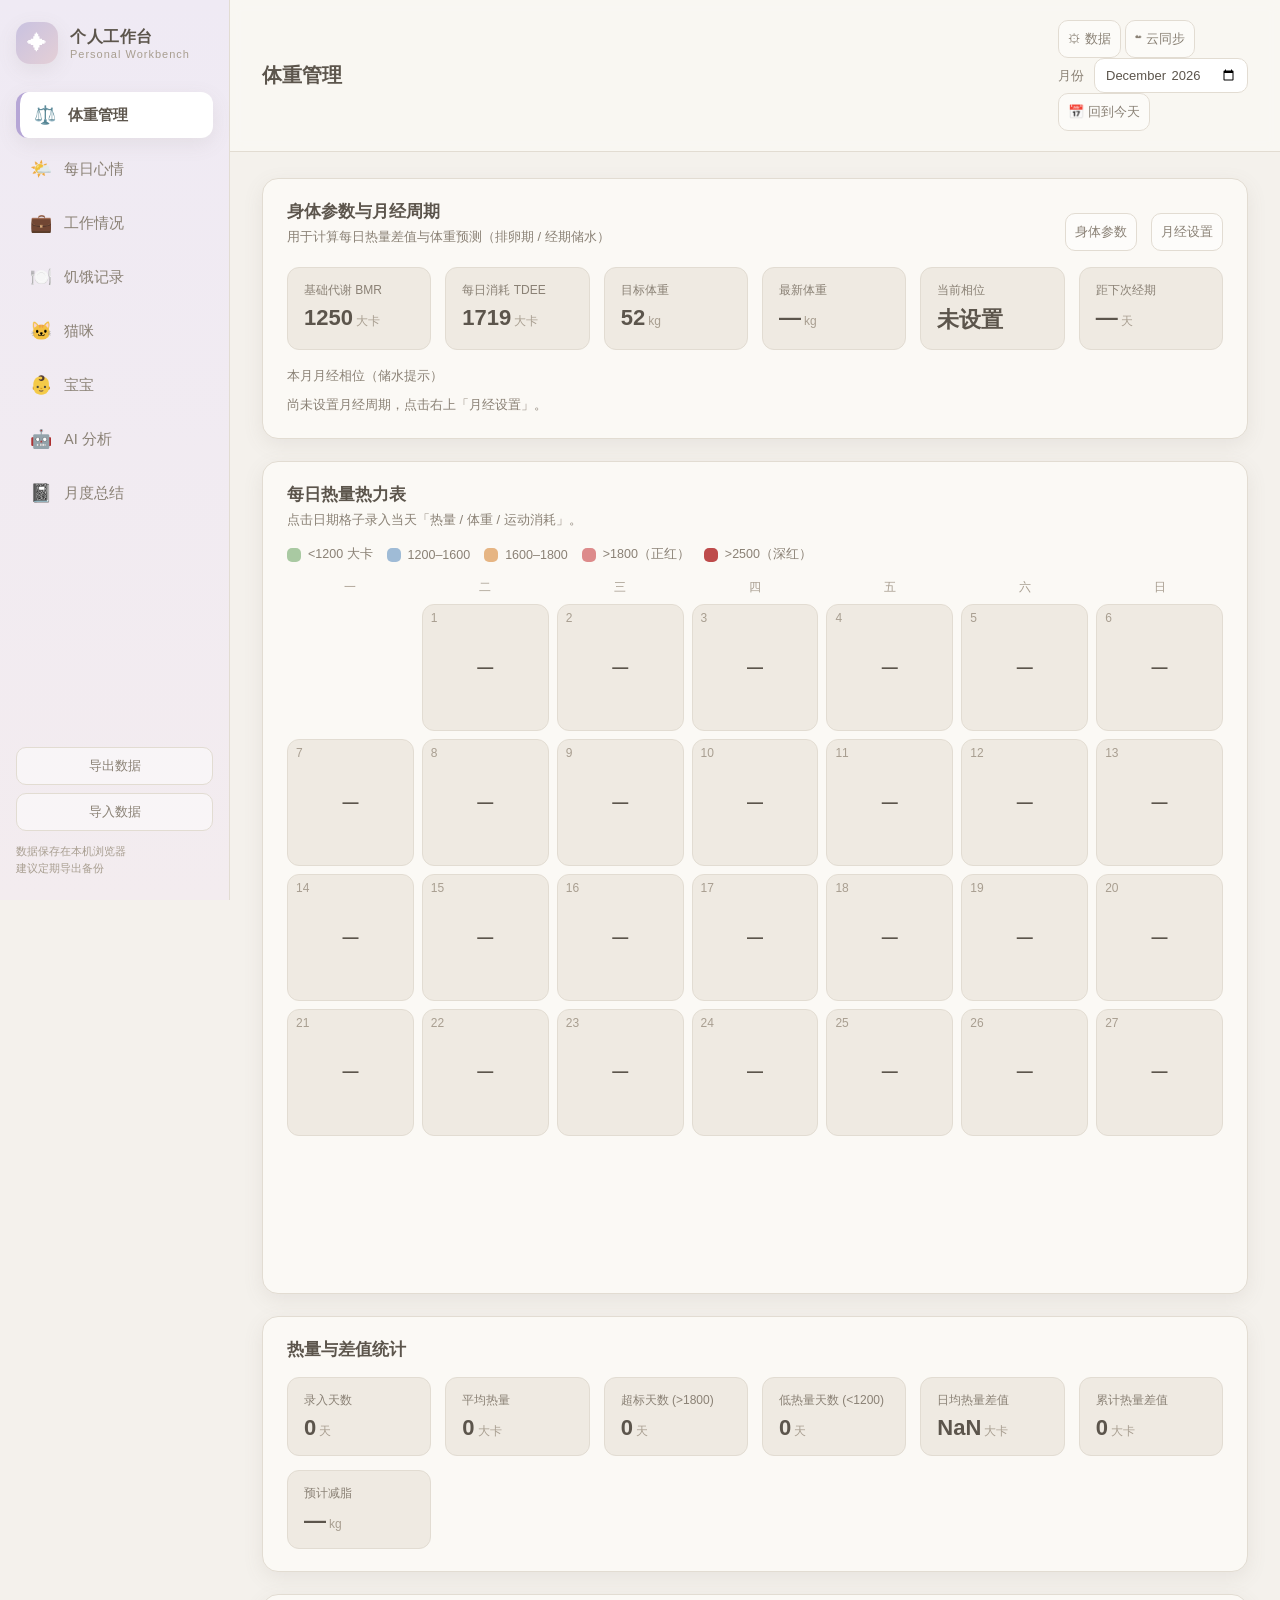
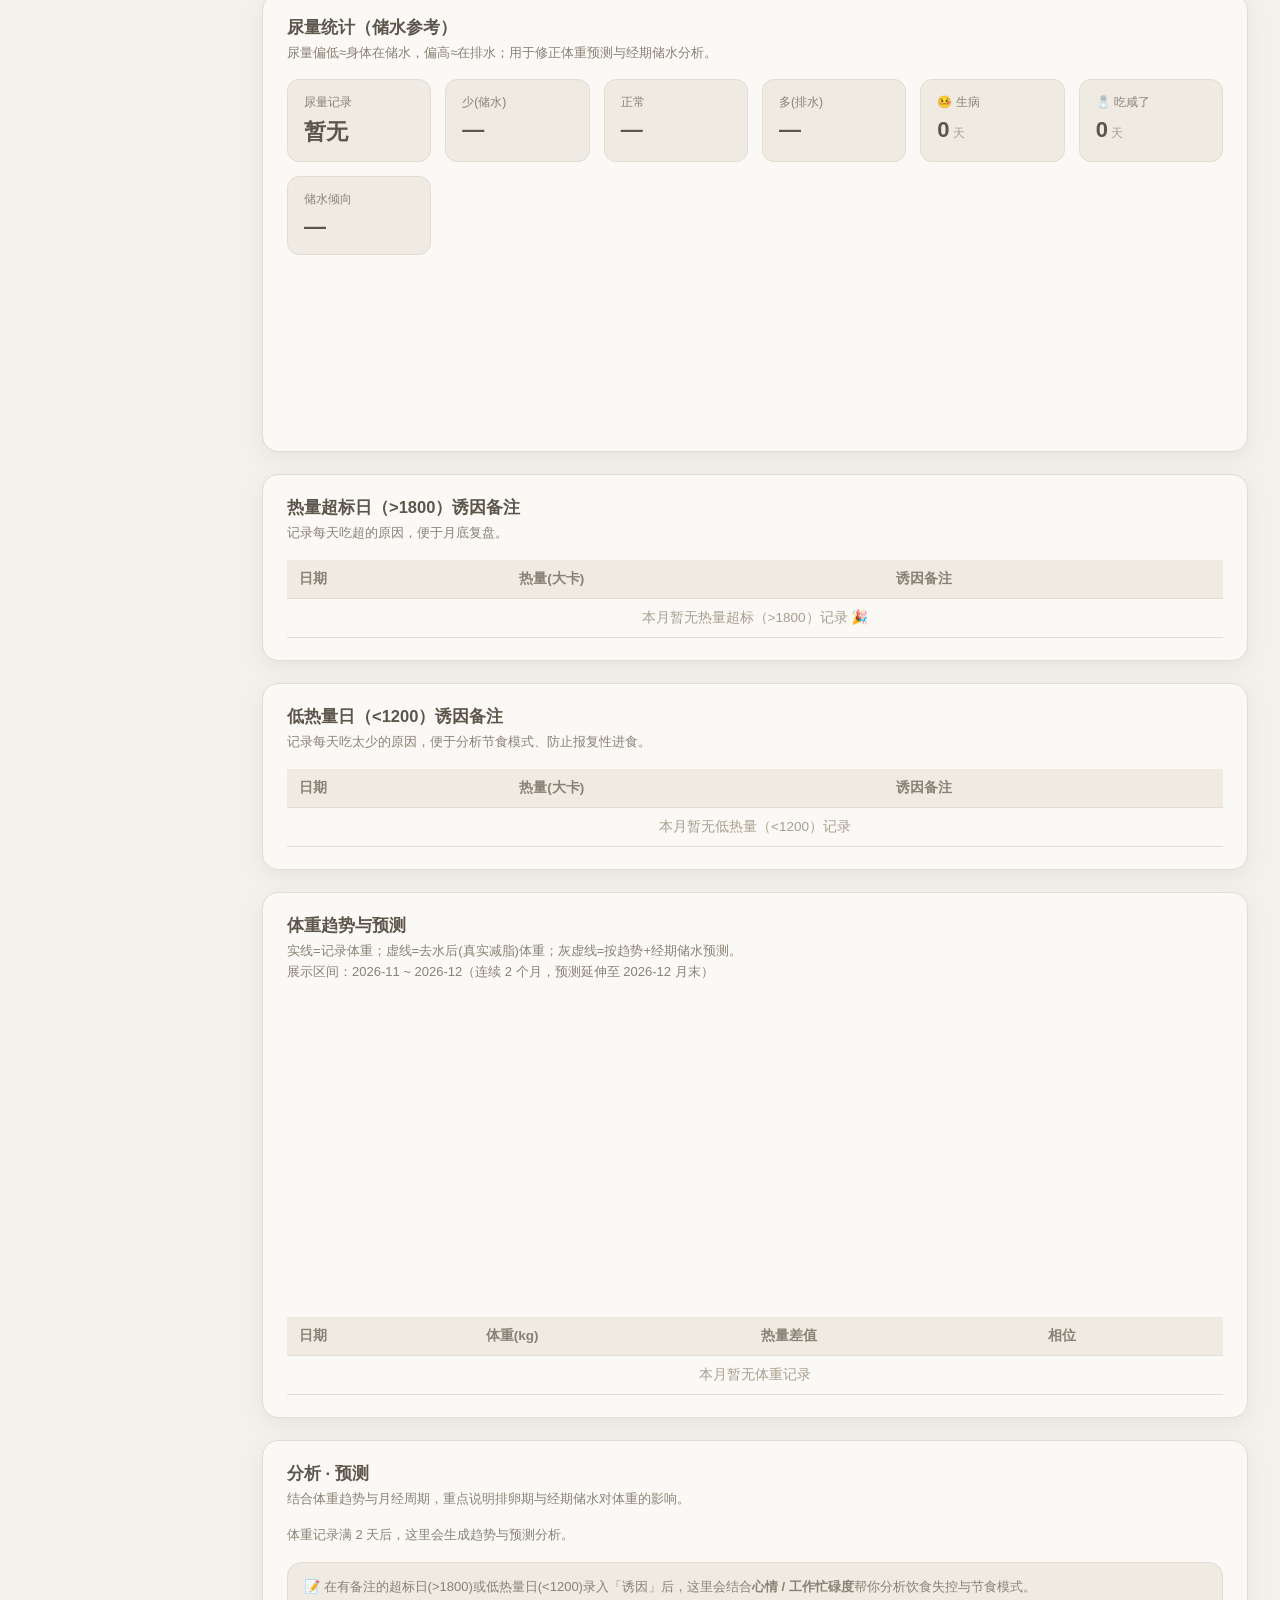
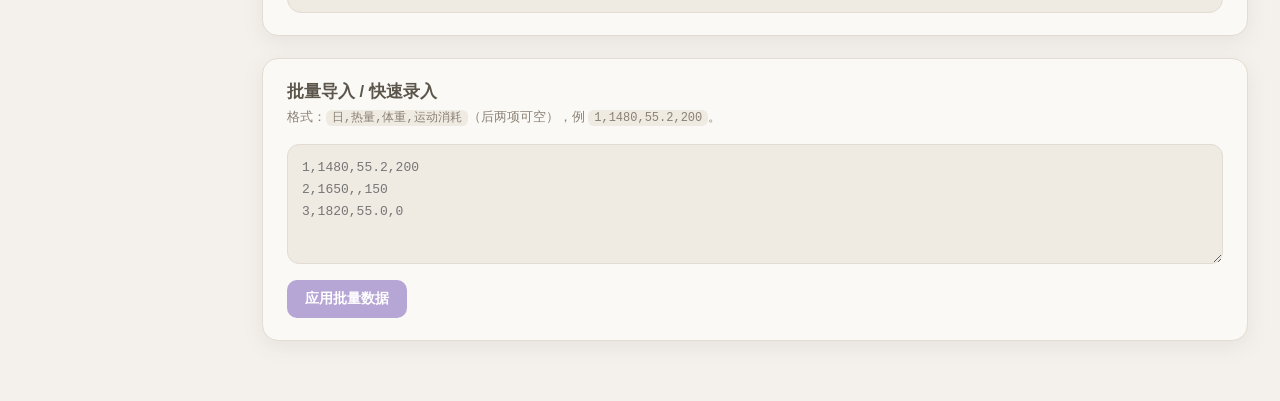
==== commit d88baa4e: "feat: 饥饿记录支持每天多条；弹窗改当日多条编辑器（新增/编辑/删除），旧单条自动迁移；弹窗操作区改 sticky 不遮挡字段" ====
--- a/index.html
+++ b/index.html
@@ -12,7 +12,7 @@
   <meta name="apple-mobile-web-app-title" content="工作台" />
   <link rel="apple-touch-icon" href="icon-192.png" />
   <link rel="icon" href="icon-192.png" />
-  <link rel="stylesheet" href="styles.css?v=9" />
+  <link rel="stylesheet" href="styles.css?v=10" />
   <!-- 本地自托管 chart.js：去掉外部 CDN 依赖，避免 vivo 等浏览器拦截 jsdelivr 导致图表不显示 -->
   <script src="chart.umd.min.js?v=1"></script>
 </head>
@@ -401,6 +401,6 @@
     <div class="modal" id="modal"></div>
   </div>
 
-  <script src="app.js?v=20"></script>
+  <script src="app.js?v=21"></script>
 </body>
 </html>
--- a/styles.css
+++ b/styles.css
@@ -136,6 +136,16 @@
 /* 饥饿记录色 */
 .hcell.h-ate-yes{background:var(--c-blue);border-color:#8fb0cf;color:#fff;}
 .hcell.h-ate-no{background:var(--c-orange);border-color:#d9a367;color:#fff;}
+
+/* 饥饿记录：当日多条编辑器 */
+.h-rec-list{display:flex;flex-direction:column;gap:8px;max-height:38vh;overflow-y:auto;margin:4px 0;}
+.h-rec{border:1px solid var(--line);border-radius:12px;background:var(--panel-2);padding:10px 12px;}
+.h-rec-top{display:flex;align-items:center;justify-content:space-between;gap:8px;margin-bottom:4px;}
+.h-rec-act{display:flex;gap:10px;}
+.h-rec-meta{font-size:13px;color:var(--ink-2);line-height:1.5;}
+.h-tag{font-size:12px;font-weight:700;padding:2px 10px;border-radius:999px;color:#fff;}
+.h-tag.h-yes{background:var(--c-blue);}
+.h-tag.h-no{background:var(--c-orange);}
 
 /* 热量色 */
 .hcell.c-green{background:var(--c-green);border-color:#9bbf93;}
@@ -342,11 +352,11 @@
   .modal-mask{place-items:end;padding:0;}
   .modal{
     width:100%;border-radius:20px 20px 0 0;
-    padding:22px 18px calc(88px + env(safe-area-inset-bottom));
+    padding:22px 18px calc(18px + env(safe-area-inset-bottom));
     max-height:92vh;overflow-y:auto;position:relative;
   }
   .modal .modal-actions{
-    position:fixed;left:0;right:0;bottom:0;margin:0;
+    position:sticky;left:0;right:0;bottom:0;margin:18px 0 0;
     padding:12px 18px calc(14px + env(safe-area-inset-bottom));
     background:var(--panel);border-top:1px solid var(--line);
     display:flex;flex-direction:column;gap:10px;z-index:60;
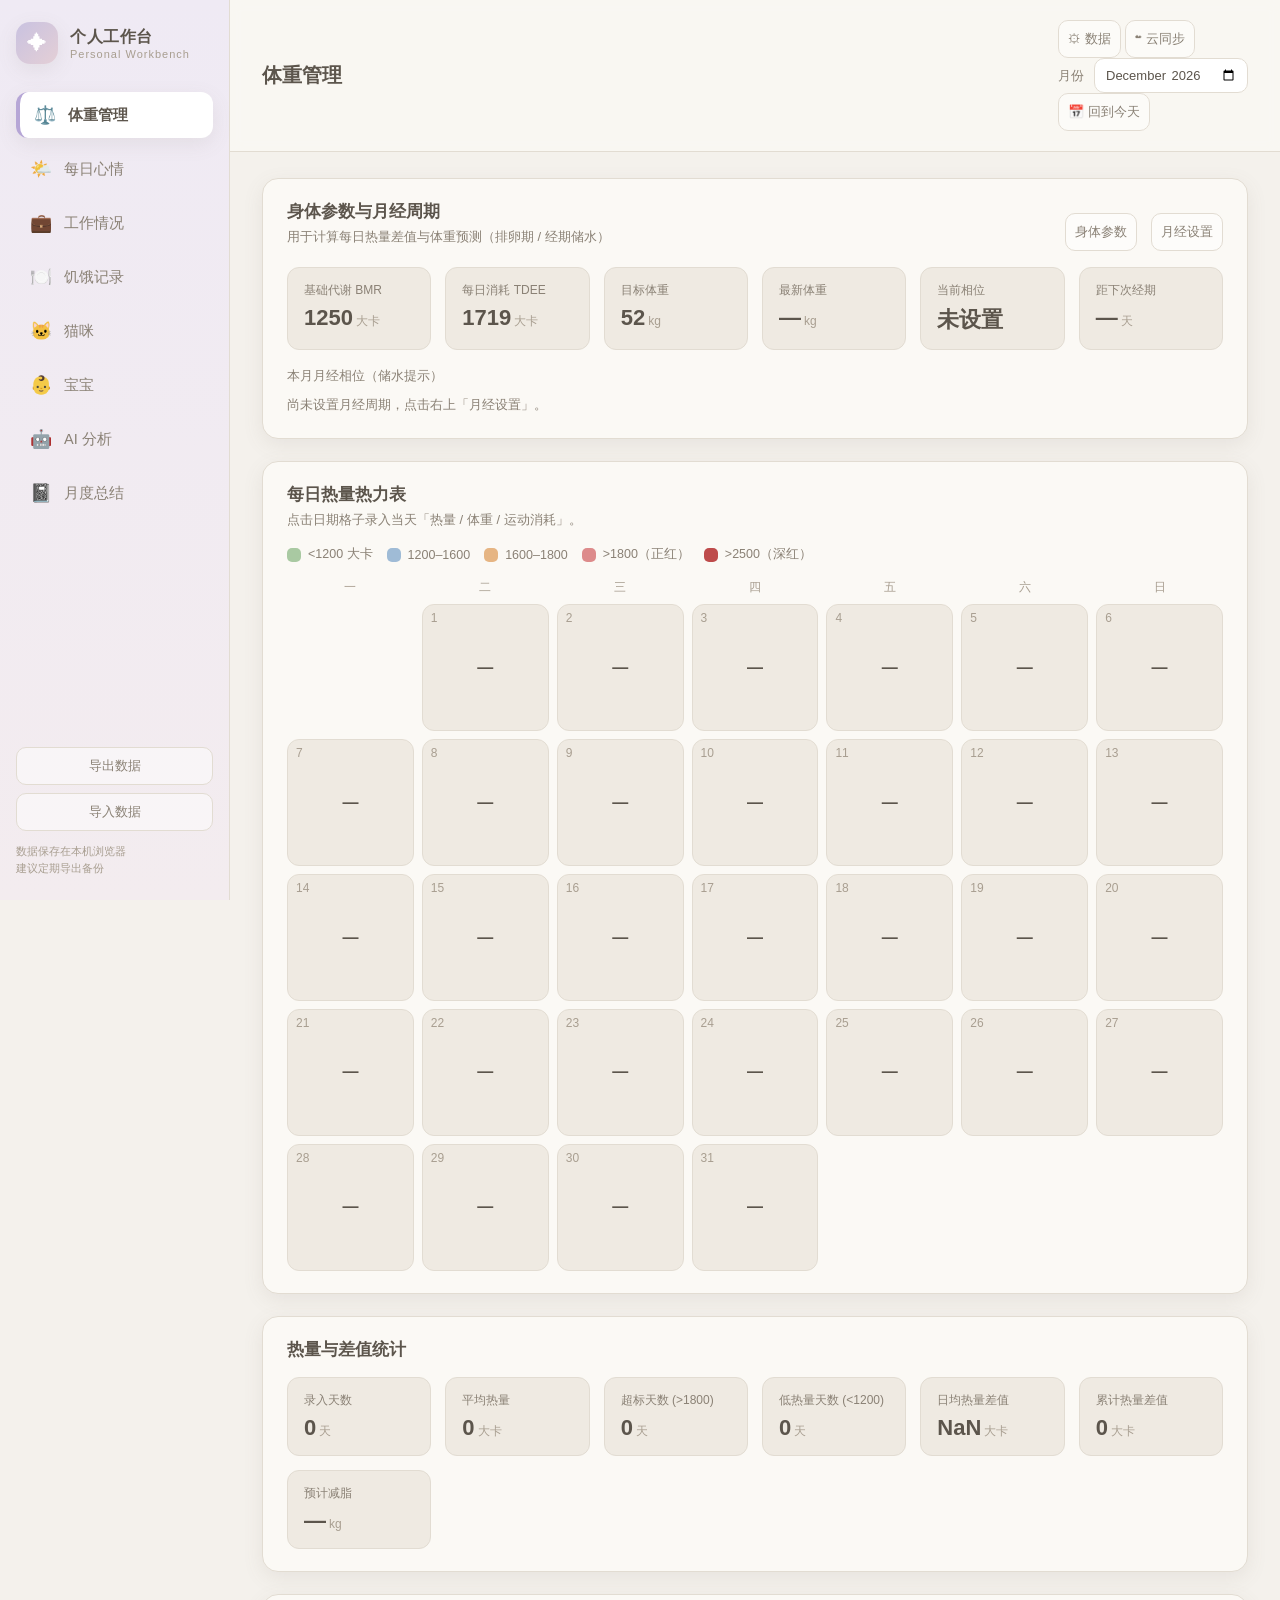
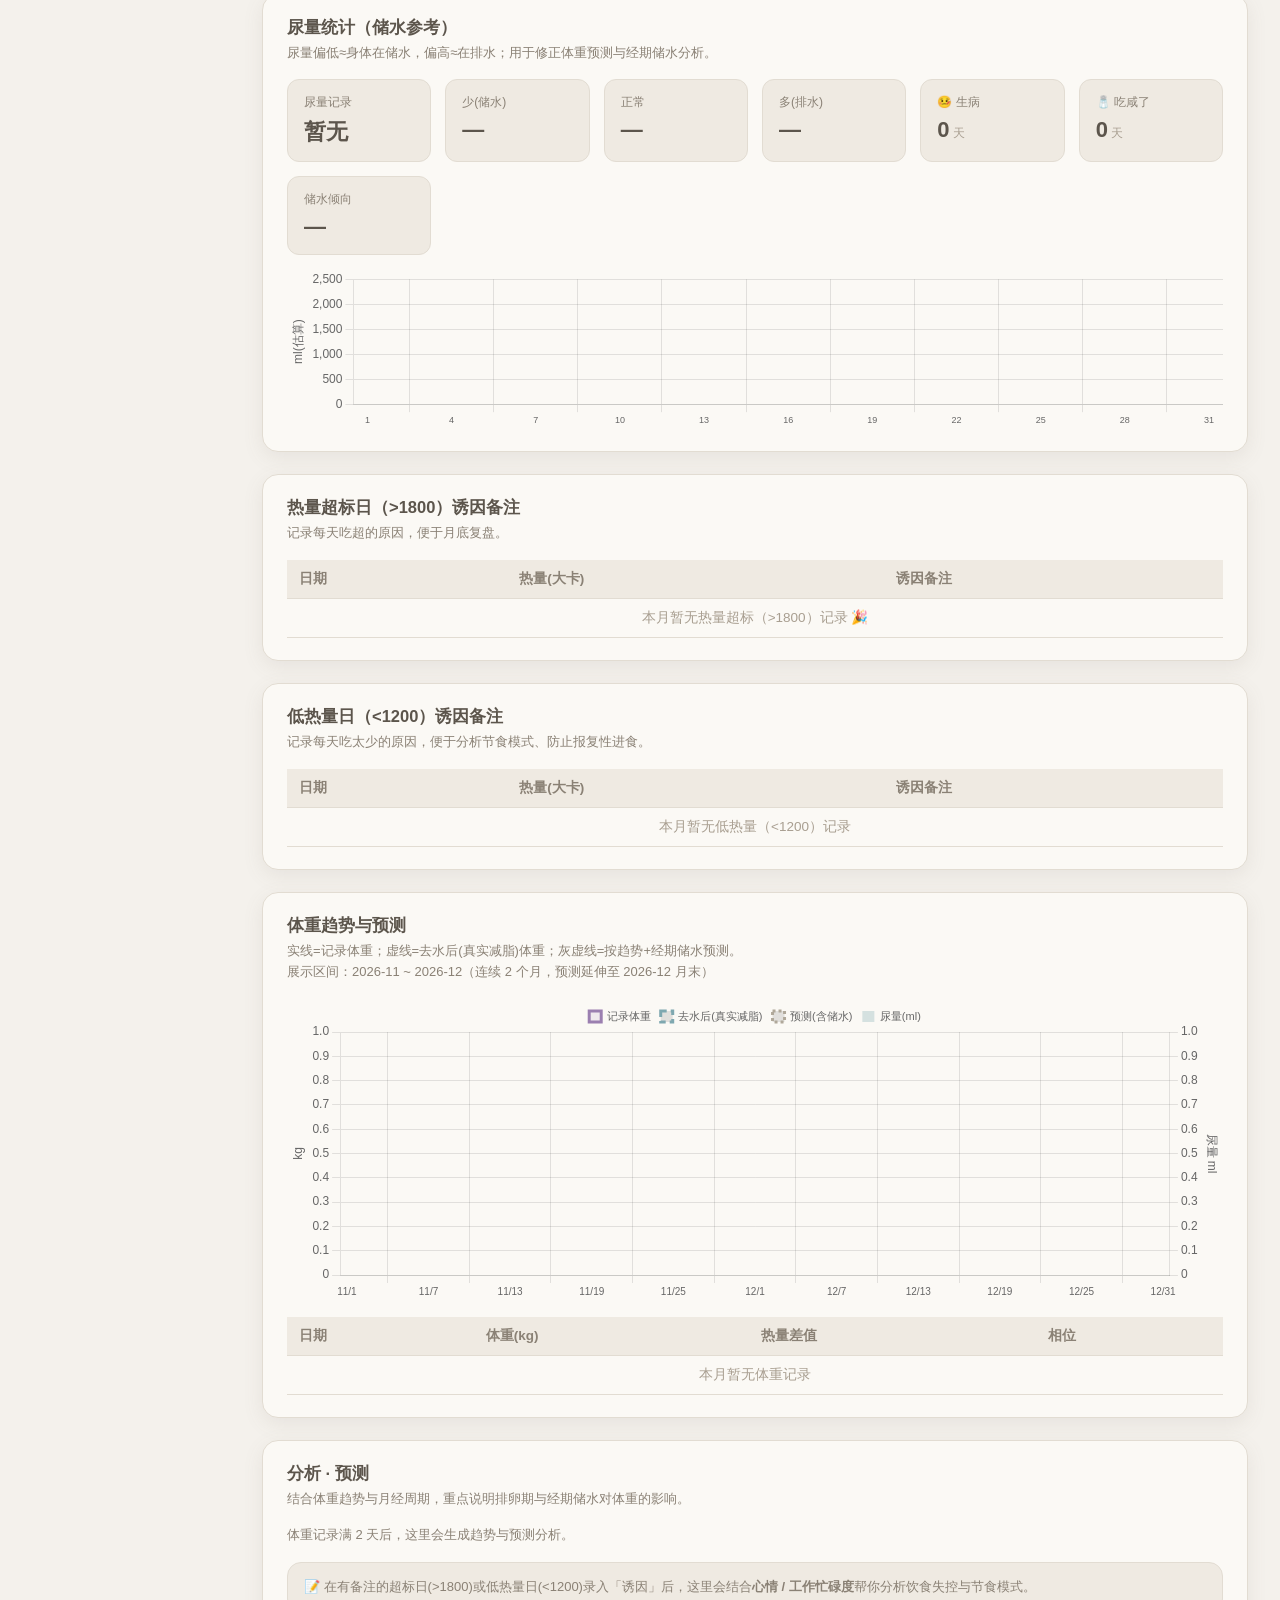
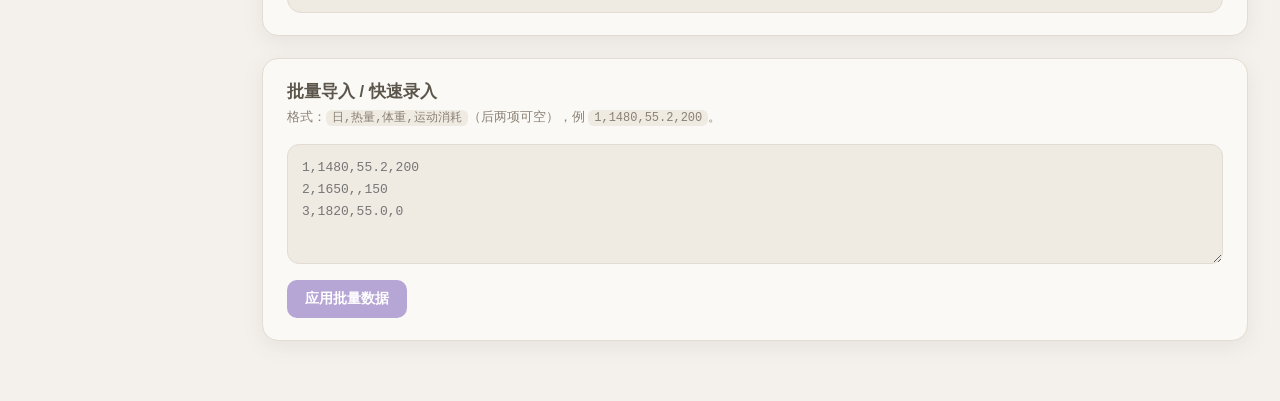
==== commit a81937e2: "fix: 猫砂表格移动端改为卡片式布局（每行一张可读卡片，字段横排），解决列挤压看不清问题" ====
--- a/index.html
+++ b/index.html
@@ -12,7 +12,7 @@
   <meta name="apple-mobile-web-app-title" content="工作台" />
   <link rel="apple-touch-icon" href="icon-192.png" />
   <link rel="icon" href="icon-192.png" />
-  <link rel="stylesheet" href="styles.css?v=10" />
+  <link rel="stylesheet" href="styles.css?v=11" />
   <!-- 本地自托管 chart.js：去掉外部 CDN 依赖，避免 vivo 等浏览器拦截 jsdelivr 导致图表不显示 -->
   <script src="chart.umd.min.js?v=1"></script>
 </head>
@@ -401,6 +401,6 @@
     <div class="modal" id="modal"></div>
   </div>
 
-  <script src="app.js?v=21"></script>
+  <script src="app.js?v=22"></script>
 </body>
 </html>
--- a/styles.css
+++ b/styles.css
@@ -412,6 +412,55 @@
 .ghost-btn.sm{padding:5px 10px;font-size:12px;margin-top:8px;}
 .link-btn.danger{color:#c06a6a;}
 .link-btn.danger:hover{color:#a13b3b;}
+
+/* 手机端：猫砂表格 → 卡片式（每行一张卡片，字段横排可读） */
+@media(max-width:760px){
+  .litter-tbl{display:block;width:100%;}
+  .litter-tbl thead{display:none;}
+  .litter-tbl tbody{display:block;}
+  .litter-tbl tr{
+    display:block;margin-bottom:10px;border:1px solid var(--line);
+    border-radius:12px;padding:12px 14px;background:var(--panel-2);overflow:hidden;
+  }
+  .litter-tbl tr:hover td{background:transparent;}
+  .litter-tbl td{
+    display:flex;align-items:center;justify-content:space-between;gap:8px;
+    padding:5px 0;border-bottom:none;font-size:13px;
+  }
+  /* 名称独占一行 */
+  .litter-tbl td[data-label="名称"]{
+    flex-direction:column;align-items:stretch;gap:4px;
+    margin-bottom:6px;
+  }
+  .litter-tbl td[data-label="名称"]::before{content:"猫砂名称";font-size:11px;color:var(--ink-2);font-weight:600;}
+  /* 钱 / kg / 用量 三列横排 */
+  .litter-tbl td[data-label="钱"],
+  .litter-tbl td[data-label="kg"],
+  .litter-tbl td[data-label="用量"]{
+    flex:1;min-width:0;
+  }
+  .litter-tbl td[data-label="钱"]::before,
+  .litter-tbl td[data-label="kg"]::before,
+  .litter-tbl td[data-label="用量"]::before{
+    content:attr(data-label);font-size:10px;color:var(--ink-3);flex-shrink:0;
+  }
+  /* 单价 / 费用 / 删 横排 */
+  .litter-tbl td[data-label="单价"],
+  .litter-tbl td[data-label="费用"]{
+    flex:1.2;min-width:0;text-align:center;justify-content:center;
+  }
+  .litter-tbl td[data-label="单价"]::before,
+  .litter-tbl td[data-label="费用"]::before{
+    content:attr(data-label);font-size:10px;color:var(--ink-3);display:block;margin-bottom:2px;
+  }
+  .litter-tbl td[data-label=""]{
+    justify-content:flex-end;flex:0 0 auto;
+  }
+  /* 输入框在卡片里稍大一点 */
+  .litter-tbl .cell-in{padding:7px 8px;font-size:13px;border-radius:8px;}
+  .litter-tbl .cell-in.num{text-align:center;max-width:60px;}
+  .litter-tbl .calc{background:transparent;color:#9a7bbf;font-size:14px;font-weight:700;}
+}
 @media(max-width:760px){
   .litter-boxes{grid-template-columns:1fr;}
   .session-head{flex-direction:column;align-items:stretch;}
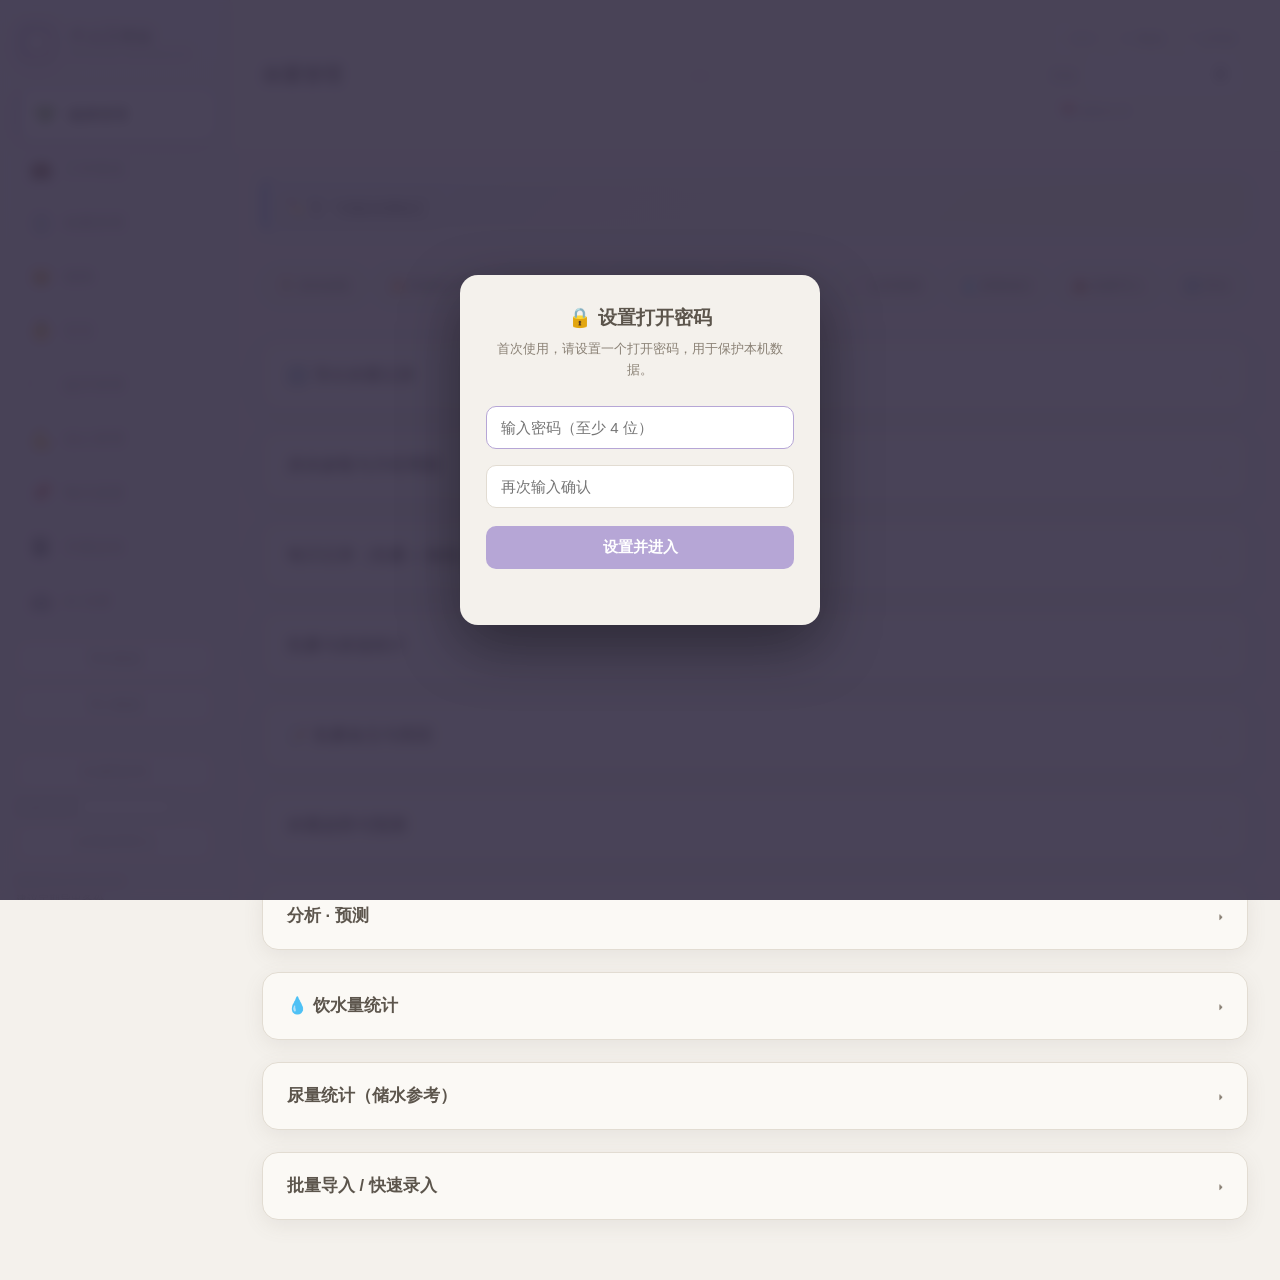
==== commit 8242b0aa: "fix(sync): 身体参数/月经周期跨设备同步生效；停用旧 SW 缓存避免 stale" ====
--- a/index.html
+++ b/index.html
@@ -10,12 +10,982 @@
   <meta name="apple-mobile-web-app-capable" content="yes" />
   <meta name="apple-mobile-web-app-status-bar-style" content="default" />
   <meta name="apple-mobile-web-app-title" content="工作台" />
-  <link rel="apple-touch-icon" href="icon-192.png" />
-  <link rel="icon" href="icon-192.png" />
-  <link rel="stylesheet" href="styles.css?v=11" />
+  <link rel="icon" href="data:image/svg+xml,%3Csvg xmlns='http://www.w3.org/2000/svg' viewBox='0 0 32 32'%3E%3Ctext y='26' font-size='26'%3E%F0%9F%93%8B%3C/text%3E%3C/svg%3E" />
+  <style>
+:root{
+  /* 莫兰迪主色 */
+  --lilac:   #C9C2E0;  /* 浅紫 */
+  --pink:    #E4CFD6;  /* 浅粉 */
+  --blue:    #C2D4DE;  /* 浅蓝 */
+  --green:   #C7D7C2;  /* 浅绿 */
+  --beige:   #E7DFD0;  /* 米色 */
+  --sand:    #D8CDBE;
+
+  --bg:      #F4F1EC;  /* 整体暖白背景 */
+  --panel:   #FBF9F5;  /* 卡片背景 */
+  --panel-2: #EFEAE2;
+  --line:    #E2DCD2;  /* 描边 */
+  --ink:     #5C554C;  /* 主文字（暖灰） */
+  --ink-2:   #8A8175;  /* 次文字 */
+  --ink-3:   #A89E90;
+
+  --accent:  #B6A6D6;  /* 主强调（紫） */
+  --shadow:  0 6px 20px rgba(120,110,95,.10);
+  --radius:  16px;
+
+  /* 热量区间色（数据色，独立于主题） */
+  --c-green: #A9C9A2;
+  --c-blue:  #9FBBD6;
+  --c-lightgreen:#B7D7A8;
+  --c-darkgreen:#4F8A4F;
+  --c-orange:#E6B583;
+  --c-red:   #DD8B8B;
+  --c-darkred:#BE4B4B;
+}
+
+*{box-sizing:border-box;}
+html,body{margin:0;height:100%;}
+body{
+  font-family:-apple-system,BlinkMacSystemFont,"Segoe UI","PingFang SC","Microsoft YaHei",sans-serif;
+  background:var(--bg);
+  color:var(--ink);
+  -webkit-font-smoothing:antialiased;
+}
+.app{display:flex;min-height:100vh;}
+
+/* ===== 侧边栏 ===== */
+.sidebar{
+  width:230px;flex:0 0 230px;
+  background:linear-gradient(180deg,#EFEAF4 0%, #F3ECEF 100%);
+  border-right:1px solid var(--line);
+  display:flex;flex-direction:column;
+  padding:22px 16px;position:sticky;top:0;height:100vh;
+  overflow-y:auto;
+}
+.brand{display:flex;align-items:center;gap:12px;margin-bottom:28px;}
+.brand-logo{
+  width:42px;height:42px;border-radius:14px;
+  background:linear-gradient(135deg,var(--lilac),var(--pink));
+  display:grid;place-items:center;font-size:20px;color:#fff;
+  box-shadow:var(--shadow);
+}
+.brand-title{font-weight:700;font-size:16px;letter-spacing:.5px;}
+.brand-sub{font-size:11px;color:var(--ink-3);letter-spacing:1px;}
+
+.nav{display:flex;flex-direction:column;gap:8px;flex:1;}
+.nav-item{
+  display:flex;align-items:center;gap:12px;
+  border:none;background:transparent;cursor:pointer;
+  padding:12px 14px;border-radius:12px;
+  color:var(--ink-2);font-size:14.5px;font-weight:500;text-align:left;
+  transition:all .18s ease;
+}
+.nav-item .nav-ic{font-size:18px;filter:grayscale(.2);}
+.nav-item:hover{background:rgba(255,255,255,.6);color:var(--ink);}
+.nav-item.active{
+  background:#fff;color:var(--ink);font-weight:600;
+  box-shadow:var(--shadow);border-left:4px solid var(--accent);
+}
+
+.sidebar-foot{display:flex;flex-direction:column;gap:8px;margin-top:16px;}
+.ghost-btn{
+  border:1px solid var(--line);background:rgba(255,255,255,.5);
+  border-radius:10px;padding:9px;cursor:pointer;color:var(--ink-2);
+  font-size:13px;transition:all .18s;
+}
+.ghost-btn:hover{background:#fff;color:var(--ink);}
+/* 体重记录导出区块 */
+.export-box{border:1px dashed var(--line);border-radius:12px;padding:12px 14px;background:rgba(255,255,255,.35);}
+.export-title{font-weight:600;font-size:14px;color:var(--ink);}
+.export-cols{display:flex;flex-wrap:wrap;gap:14px;margin-top:4px;}
+.exp-col{display:inline-flex;align-items:center;gap:6px;font-size:13.5px;color:var(--ink-2);cursor:pointer;user-select:none;}
+.exp-col input{width:16px;height:16px;accent-color:var(--c-blue,#6a8cc7);cursor:pointer;}
+/* 导出日期范围选择 */
+.export-range{display:flex;flex-wrap:wrap;align-items:center;gap:14px;margin-bottom:12px;}
+.exp-range{display:inline-flex;align-items:center;gap:8px;font-size:13.5px;color:var(--ink-2);}
+.exp-range .modal-input{width:auto;padding:6px 8px;font-size:13px;}
+#exp-range-reset{margin-left:auto;font-size:12.5px;}
+.sync-stat{font-size:11px;color:var(--ink-3);white-space:nowrap;max-width:46vw;overflow:hidden;text-overflow:ellipsis;}
+.sidebar-tip{font-size:11px;color:var(--ink-3);line-height:1.6;margin-top:4px;}
+
+/* ===== 主区域 ===== */
+.main{flex:1;min-width:0;display:flex;flex-direction:column;}
+.topbar{
+  display:flex;align-items:center;justify-content:space-between;
+  padding:20px 32px;background:rgba(251,249,245,.7);
+  backdrop-filter:blur(6px);border-bottom:1px solid var(--line);
+  position:sticky;top:0;z-index:5;
+}
+.topbar-title{font-size:20px;font-weight:700;}
+.month-pick{display:flex;align-items:center;gap:10px;font-size:13px;color:var(--ink-2);}
+.month-pick input{
+  border:1px solid var(--line);background:#fff;border-radius:10px;
+  padding:8px 10px;color:var(--ink);font-size:13px;font-family:inherit;
+}
+
+.view{display:none;padding:26px 32px 60px;flex-direction:column;gap:22px;max-width:1080px;width:100%;}
+.view.active{display:flex;}
+
+/* ===== 卡片 ===== */
+.card{
+  background:var(--panel);border:1px solid var(--line);
+  border-radius:var(--radius);padding:22px 24px;box-shadow:var(--shadow);
+}
+.card-head{margin-bottom:16px;}
+.card-head h2{margin:0 0 4px;font-size:16.5px;font-weight:700;}
+
+/* 饮食记录：顶部快捷入口 + 可折叠分区 */
+.quick-entry{display:flex;flex-wrap:wrap;gap:8px;margin-bottom:16px;}
+.qe-chip{border:1px solid var(--line);background:var(--panel-2);border-radius:999px;padding:8px 15px;font-size:13px;cursor:pointer;color:var(--ink);transition:.15s;}
+.qe-chip:hover{background:var(--accent);color:#fff;border-color:var(--accent);}
+.card.collapsible > .card-head{display:flex;align-items:center;gap:8px;flex-wrap:wrap;margin-bottom:0;cursor:pointer;user-select:none;}
+.card.collapsible > .card-head > h2{margin:0;margin-right:auto;}
+.card.collapsible > .card-head:not(.collapse-toggle)::after{content:"▾";font-size:15px;color:var(--ink-2);transition:transform .2s;flex:none;margin-left:12px;}
+.card.collapsible.collapsed > .card-head:not(.collapse-toggle)::after{transform:rotate(-90deg);}
+.card.collapsible .chev{font-size:15px;color:var(--ink-2);transition:transform .2s;flex:none;margin-left:12px;}
+.card.collapsible.collapsed .chev{transform:rotate(-90deg);}
+.card.collapsible .card-body{overflow:hidden;padding-top:14px;}
+.card.collapsible.collapsed > *:not(.card-head){display:none;}
+/* 折叠窗口的「锁定」按钮：锁定当前展开 / 折叠状态，防止误触切换 */
+.cv-lock{margin-left:auto;flex:none;width:30px;height:30px;border:1px solid var(--c-border,#e6e6ef);border-radius:8px;background:#fff;color:var(--ink-2);font-size:15px;line-height:1;display:inline-flex;align-items:center;justify-content:center;cursor:pointer;transition:all .15s;}
+.cv-lock:hover{background:rgba(0,0,0,.05)}
+.cv-lock.on{color:#D9534F;border-color:#D9534F;background:rgba(217,83,79,.10)}
+.h-warn{font-size:13px;color:#9a4b00;background:rgba(232,130,30,.12);border-radius:8px;padding:8px 10px;line-height:1.55;}
+.h-pill{display:inline-block;padding:2px 9px;border-radius:999px;font-size:12px;margin:2px 4px 2px 0;}
+.muted{color:var(--ink-2);font-size:13px;margin:0;line-height:1.6;}
+code{background:var(--panel-2);padding:1px 6px;border-radius:6px;font-size:12px;}
+
+/* 不稳定原因归类：多选 chip */
+.cat-chips{display:flex;flex-wrap:wrap;gap:8px;margin-top:6px;}
+.cat-chip{cursor:pointer;border:1px solid var(--line);background:#fff;color:var(--ink-2);border-radius:16px;padding:5px 13px;font-size:13px;line-height:1.2;transition:.15s;}
+.cat-chip:hover{border-color:var(--c-orange);color:var(--ink);}
+.cat-chip.on{background:var(--c-orange);border-color:var(--c-orange);color:#fff;font-weight:600;}
+.cat-add{display:flex;gap:8px;margin-top:8px;align-items:center;}
+.cat-add .modal-input{flex:1;}
+.cat-tag{display:inline-block;font-size:11px;line-height:1.4;background:var(--c-orange);color:#fff;border-radius:8px;padding:1px 6px;margin-left:4px;vertical-align:middle;}
+
+/* 热量备注与诱因：区间 Tab 切换 */
+.notes-tabs{display:flex;flex-wrap:wrap;gap:8px;margin:6px 0 12px;}
+.ntab{border:1px solid var(--line);background:var(--panel-2);border-radius:999px;padding:6px 14px;font-size:13px;cursor:pointer;color:var(--ink);transition:.15s;}
+.ntab:hover{background:var(--accent);color:#fff;border-color:var(--accent);}
+.ntab.active{background:var(--accent);color:#fff;border-color:var(--accent);font-weight:600;}
+
+/* ===== 图例 ===== */
+.legend{display:flex;flex-wrap:wrap;gap:14px;margin-bottom:16px;}
+.legend .lg{display:flex;align-items:center;gap:7px;font-size:12.5px;color:var(--ink-2);}
+.legend .dot{width:14px;height:14px;border-radius:5px;display:inline-block;}
+
+/* ===== 热力表 ===== */
+.heatmap-wrap{margin-top:6px;}
+.weekdays{
+  display:grid;grid-template-columns:repeat(7,1fr);gap:8px;
+  margin-bottom:8px;font-size:12px;color:var(--ink-3);text-align:center;
+}
+.heatmap{display:grid;grid-template-columns:repeat(7,1fr);gap:8px;}
+.hcell{
+  position:relative;aspect-ratio:1/1;border-radius:12px;
+  border:1px solid var(--line);background:var(--panel-2);
+  cursor:pointer;display:flex;flex-direction:column;
+  align-items:center;justify-content:center;
+  transition:transform .12s ease, box-shadow .12s ease;
+  color:var(--ink);overflow:hidden;
+}
+.hcell:hover{transform:translateY(-2px);box-shadow:var(--shadow);}
+.hcell .d{font-size:11px;color:var(--ink-2);position:absolute;top:5px;left:7px;font-weight:600;z-index:2;}
+.hcell .v{font-size:14px;font-weight:700;line-height:1.05;margin-top:2px;}
+.hcell .vsmall{font-size:10px;font-weight:600;}
+.hcell.empty .v{color:var(--ink-3);font-weight:500;font-size:12px;}
+/* 统一热力图：格子底部的食欲状态小标签 */
+.hcell .app-tag-wrap{position:absolute;left:0;right:0;bottom:4px;display:flex;justify-content:center;}
+.hcell .app-tag-wrap .h-tag{font-size:10px;padding:1px 7px;line-height:1.4;}
+.hcell .app-tag-wrap .app-sub{font-size:10px;font-weight:700;color:var(--ink-2);background:rgba(0,0,0,.07);padding:1px 7px;border-radius:999px;}
+.hcell .app-tags{display:flex;flex-wrap:wrap;gap:2px;justify-content:center;max-width:100%;}
+.hcell .app-tags .h-tag{padding:1px 5px;max-width:100%;min-width:0;overflow:hidden;white-space:nowrap;text-overflow:ellipsis;}
+/* 当日有运动：热量热力表右上角小圆点 */
+.hcell .ex-dot{position:absolute;top:5px;right:6px;width:9px;height:9px;border-radius:50%;background:#2E9E5B;border:1.5px solid #fff;box-shadow:0 0 0 1px rgba(0,0,0,.18);}
+.hcell.h-ex .v{margin-right:8px;}
+/* 工作热力表：当天加班为混班时的标记 */
+.hcell .mixed-tag{position:absolute;top:4px;right:5px;font-size:9px;font-weight:700;color:#fff;background:#7A5CC0;padding:0 5px;border-radius:999px;line-height:1.6;}
+.hcell .anx-tag{position:absolute;top:3px;right:4px;font-size:12px;z-index:3;}
+.hcell .anx-tag.anx-tag-warn{filter:none;animation:none;}
+.hcell .risk-tag{position:absolute;bottom:3px;right:4px;font-size:15px;z-index:4;line-height:1;display:inline-flex;gap:1px;}
+.hcell .risk-dev{text-shadow:0 0 0 2px #fff, 0 0 5px rgba(255,23,68,.9);}
+/* 工作焦虑记录卡片 */
+.anx-card{background:rgba(224,92,124,.06);border:1px solid rgba(224,92,124,.28);border-radius:10px;padding:8px 10px;margin:6px 0;font-size:13px;line-height:1.5;}
+.anx-card.anx-incomplete{background:rgba(232,130,30,.08);border:1px solid rgba(232,130,30,.45);}
+.anx-card .anx-day{font-weight:700;color:#E05C7C;margin-bottom:3px;font-size:12px;}
+.anx-badge{display:inline-block;background:#E8821E;color:#fff;font-size:11px;font-weight:700;padding:1px 8px;border-radius:999px;margin:2px 0 4px;line-height:1.7;}
+.anx-badge.anx-badge-dev{background:#FF1744;}
+.anx-badge.anx-badge-calm{background:#E0A93C;}
+.anx-card .anx-row{margin:1px 0;}
+.anx-card .anx-acts{margin-top:5px;display:flex;gap:10px;}
+.anx-detail-title{font-weight:700;margin:12px 0 4px;font-size:13px;}
+#work-anx-analysis .muted{padding:4px 0;}
+/* 体重热力表：合并月经储水信息（水滴表示）与经期标记 */
+.hcell.period{box-shadow:inset 0 0 0 2px var(--pink);}
+.hcell .period-mark{position:absolute;top:17px;right:5px;font-size:11px;z-index:3;}
+.hcell .water-drops{position:absolute;bottom:3px;right:4px;font-size:10px;line-height:1;z-index:2;}
+.drop-lg{font-size:12px;}
+
+/* 饥饿记录色 */
+.hcell.h-ate-yes{background:var(--c-blue);border-color:#8fb0cf;color:#fff;}
+.hcell.h-ate-no{background:var(--c-orange);border-color:#d9a367;color:#fff;}
+.hcell.h-stable{background:#7FB069;border-color:#5f9e4e;color:#fff;}
+.hcell.h-fluct{background:#E0A458;border-color:#c98e41;color:#fff;}
+.hcell.h-unstable{background:#9B6DB0;border-color:#7d5493;color:#fff;}
+
+/* 健康管理：格子新布局 = 日期(左上) + 心情(右上) + 三状态点(居中) + 压力/备注角标(底部) */
+.hcell.hc{aspect-ratio:1/1.25;}
+.hcell.hc .hdots{
+  position:absolute;left:4px;right:4px;top:52%;transform:translateY(-50%);
+  display:flex;gap:4px;justify-content:center;align-items:center;
+}
+.hcell.hc .hdot{width:9px;height:9px;border-radius:50%;background:rgba(0,0,0,.10);box-shadow:inset 0 0 0 1px rgba(0,0,0,.07);}
+.hcell.hc .hdot.g{background:#2E9E5B;box-shadow:0 0 0 1.5px rgba(46,158,91,.18);}
+.hcell.hc .hdot.b{background:#E0533C;box-shadow:0 0 0 1.5px rgba(224,83,60,.18);}
+.hcell.hc .hmood{position:absolute;top:4px;right:5px;display:inline-flex;align-items:center;justify-content:center;min-width:17px;height:17px;border-radius:50%;color:#fff;font-size:10px;line-height:1;box-shadow:0 0 0 1px rgba(255,255,255,.6);z-index:2;}
+.hcell.hc .hstress-mini{position:absolute;bottom:3px;right:5px;font-size:9.5px;font-weight:700;color:#C2491F;line-height:1.3;z-index:2;}
+.hcell.hc .hnote{position:absolute;bottom:3px;left:5px;font-size:10px;line-height:1.3;z-index:2;}
+.hcell.hc-full{box-shadow:inset 0 0 0 2px rgba(127,183,126,.55);}
+.hc-field{display:flex;align-items:center;gap:10px;margin:10px 0;font-size:15px;font-weight:600;cursor:pointer;padding:9px 11px;border:1px solid var(--line);border-radius:10px;background:var(--panel-2);}
+.hc-field:hover{background:rgba(0,0,0,.03);}
+.hc-field input{width:18px;height:18px;accent-color:var(--accent);}
+/* 饥饿记录：当日多条编辑器 */
+.h-rec-list{display:flex;flex-direction:column;gap:8px;max-height:38vh;overflow-y:auto;margin:4px 0;}
+.h-rec{border:1px solid var(--line);border-radius:12px;background:var(--panel-2);padding:10px 12px;}
+.h-rec-top{display:flex;align-items:center;justify-content:space-between;gap:8px;margin-bottom:4px;}
+.h-rec-act{display:flex;gap:10px;}
+.h-rec-meta{font-size:13px;color:var(--ink-2);line-height:1.5;}
+.h-tag{font-size:12px;font-weight:700;padding:2px 10px;border-radius:999px;color:#fff;}
+.h-tag.h-yes{background:var(--c-blue);}
+.h-tag.h-no{background:var(--c-orange);}
+.h-tag.h-stable{background:#7FB069;}
+.h-tag.h-fluct{background:#E0A458;}
+.h-tag.h-unstable{background:#9B6DB0;}
+.h-tag.h-indulge{background:#E5484D;}
+.h-tag.h-indulge-ok{background:#E8913C;}
+.h-tag.h-restrain{background:#2E9E5B;}
+.h-tag.h-snack{background:#C77DFF;}
+/* 饥饿统计·按天合并表 */
+.merge-note{margin:14px 0 4px;font-size:12.5px;color:var(--ink-2);line-height:1.5;}
+.muted-cell{color:var(--ink-3);font-size:12.5px;max-width:320px;}
+.data-table td b{color:var(--ink);}
+/* Donelist 星级选择器 */
+.star-pick{display:inline-flex;gap:4px;font-size:24px;line-height:1;cursor:pointer;user-select:none;}
+.star-pick .star{color:#d9d2c4;transition:color .12s,transform .12s;}
+.star-pick .star.on{color:#F4B400;}
+/* 困难选择器：用橙色区分成就（金色） */
+#dl-diff .star.on{color:#E8821E;}
+#dl-diff .star:hover{transform:scale(1.15);}
+.star-pick .star:hover{transform:scale(1.15);}
+.dl-stars{color:#F4B400;letter-spacing:1px;white-space:nowrap;}
+.dl-stars .off{color:#d9d2c4;}
+
+/* 热量色 */
+.hcell.c-green{background:var(--c-green);border-color:#9bbf93;}
+.hcell.c-blue{background:var(--c-blue);border-color:#8fb0cf;}
+.hcell.c-lightgreen{background:var(--c-lightgreen);border-color:#a9cf95;color:#3d5a3d;}
+.hcell.c-darkgreen{background:var(--c-darkgreen);border-color:#3f7a3f;color:#fff;}
+.hcell.c-orange{background:var(--c-orange);border-color:#d9a367;}
+.hcell.c-red{background:var(--c-red);border-color:#cd7979;color:#fff;}
+.hcell.c-darkred{background:var(--c-darkred);border-color:#a83f3f;color:#fff;}
+.hcell.c-red .d,.hcell.c-darkred .d{color:rgba(255,255,255,.85);}
+
+/* 心情色 */
+.hcell.m-2{background:#C9B6C4;}
+.hcell.m-1{background:var(--pink);}
+.hcell.m0{background:var(--beige);}
+.hcell.m1{background:var(--blue);}
+.hcell.m2{background:var(--lilac);}
+
+/* 工作忙碌度用渐变背景（JS 设置） */
+
+/* ===== 统计网格 ===== */
+.stat-grid{display:grid;grid-template-columns:repeat(auto-fit,minmax(140px,1fr));gap:14px;}
+.stat{
+  background:var(--panel-2);border-radius:12px;padding:14px 16px;
+  border:1px solid var(--line);
+}
+.stat .k{font-size:12px;color:var(--ink-2);margin-bottom:6px;}
+.stat .n{font-size:22px;font-weight:700;}
+.stat .u{font-size:12px;color:var(--ink-3);font-weight:500;margin-left:3px;}
+.stat .sub{font-size:11px;color:var(--ink-2);margin-top:3px;font-weight:400;}
+.stat .sub2{font-size:12px;color:var(--accent);font-weight:700;margin-top:4px;}
+.ot-auto{margin-top:4px;}
+.ot-manual{margin-top:14px;border:1px dashed var(--line);border-radius:10px;padding:10px 12px;background:var(--panel-2);}
+.ot-manual summary{cursor:pointer;font-weight:600;font-size:13px;color:var(--ink);outline:none;}
+.ot-manual-fields{display:grid;grid-template-columns:1fr 1fr;gap:10px;margin-top:10px;}
+.ot-manual-fields .field label{font-size:12px;}
+
+.chart-box{margin-top:18px;height:260px;}
+
+/* ===== 表格 ===== */
+.table-wrap{overflow-x:auto;}
+.data-table{width:100%;border-collapse:collapse;font-size:13.5px;}
+.data-table th,.data-table td{
+  padding:10px 12px;text-align:left;border-bottom:1px solid var(--line);
+}
+/* Donelist 操作列：手机端防止按钮文字竖排 */
+.data-table td:last-child{white-space:nowrap;min-width:80px;}
+.data-table td:last-child .link-btn{font-size:12px;padding:2px 6px;}
+.data-table th{color:var(--ink-2);font-weight:600;background:var(--panel-2);}
+.data-table tr:hover td{background:#faf7f2;}
+.data-table td .pill{
+  display:inline-block;padding:2px 10px;border-radius:999px;font-weight:600;font-size:12px;
+}
+.pill.s-ok{background:#e6f4ea;color:#2e7d4f;}
+.pill.s-ing{background:#eaf1fb;color:#3b6fb6;}
+.pill.s-rej{background:#fdecea;color:#c0392b;}
+.pill.s-cancel{background:#f0f0f2;color:#8a8a8a;}
+.empty-row td{color:var(--ink-3);text-align:center;}
+/* 每日进度：状态药丸（进行中=黄，已完成=绿） */
+.data-table td .pill.s-doing{background:#E8B23A;color:#fff;}
+.data-table td .pill.s-done{background:#46a35a;color:#fff;}
+.data-table td .pill.s-stop{background:#f1d6d3;color:#b14a40;}
+.dy-append-list{max-height:46vh;overflow-y:auto;display:flex;flex-direction:column;gap:10px;margin:4px 0 6px;}
+.dy-append-item{border:1px solid var(--line);border-radius:12px;padding:10px 12px;background:var(--panel-2);}
+.dy-append-meta{display:flex;align-items:center;gap:8px;font-size:13px;}
+.dy-append-meta b{font-size:14px;color:var(--ink);}
+.dy-append-prog{font-size:13px;color:var(--ink-2);margin:4px 0 6px;line-height:1.5;}
+.dy-append-btn{font-size:13px;color:var(--accent);font-weight:600;cursor:pointer;}
+.dy-filter-row{display:flex;flex-wrap:wrap;gap:12px;align-items:flex-end;margin-top:16px;}
+.field.inline{display:flex;align-items:center;gap:8px;margin:0;}
+.field.inline > span{margin:0;white-space:nowrap;}
+.rw-summary{display:flex;flex-wrap:wrap;gap:10px;margin-top:14px;}
+.rw-summary .stat-pill{background:var(--panel-2);border-radius:999px;padding:5px 13px;font-size:13px;color:var(--ink-2);}
+.rw-summary .stat-pill b{color:var(--ink);font-size:15px;margin:0 2px;}
+/* 奖励里程碑进度条 */
+.rw-progress{display:inline-block;width:90px;height:8px;border-radius:999px;background:var(--panel-2);vertical-align:middle;overflow:hidden;margin-right:6px}
+.rw-progress-fill{height:100%;background:#46a35a;border-radius:999px;transition:width .2s}
+.rw-progress-num{font-size:12px;color:var(--ink-2);vertical-align:middle}
+.field .readonly-val{font-weight:600;color:var(--ink);font-size:15px;}
+/* 运动表现·统计条 */
+.ex-stats-bar{display:flex;align-items:flex-end;gap:14px;flex-wrap:wrap;margin:4px 0 10px}
+.ex-stats-bar .field.inline{margin:0}
+#ex-by-type th,#ex-by-type td{text-align:center}
+#ex-by-type td:first-child{text-align:left}
+.ex-stat-hint{font-size:12px;color:var(--ink-3);margin:0 0 8px}
+
+/* ===== 热量失控预警 ===== */
+.cal-alert{padding:14px 16px;border-radius:14px;font-size:14px;line-height:1.75;}
+.cal-ok{background:#eef6ee;color:#3f7a4f;border:1px solid #d6e8d6;}
+.cal-warn{background:#fdf1ec;color:#a8552e;border:1px solid #f3d9c8;}
+.cal-warn-item{margin:2px 0;}
+.cal-warn-item + .cal-warn-item{margin-top:8px;border-top:1px dashed #ecd2c0;padding-top:8px;}
+/* 录入热量时的「诱因总结」风险提醒 */
+.cal-risk-note{margin:8px 0 2px;padding:10px 12px;border-radius:12px;background:#fdf3ec;color:#a8552e;border:1px solid #f3d9c8;font-size:13px;line-height:1.7;}
+.cal-risk-hint{color:#b9703f;font-size:12.5px;}
+
+/* ===== 热量原因深挖 ===== */
+.reason-block{background:var(--panel-2);border:1px solid var(--line);border-radius:14px;padding:14px 16px;margin-top:4px;}
+.reason-sub{margin:12px 0 6px;font-size:14px;}
+.reason-meta{margin-left:8px;font-size:12px;color:var(--ink-3);font-weight:400;}
+.reason-list{margin:0;padding-left:18px;line-height:1.9;}
+.reason-list li{margin:2px 0;}
+.reason-tag{margin-left:6px;font-size:12px;color:var(--ink-3);}
+.reason-freq{margin:0;padding:0;list-style:none;display:flex;flex-direction:column;gap:6px;}
+.reason-freq li{display:flex;align-items:center;justify-content:space-between;gap:10px;background:var(--panel);border:1px solid var(--line);border-radius:10px;padding:7px 12px;font-size:13.5px;}
+.reason-freq .freq-reason{flex:1;min-width:0;word-break:break-word;}
+.reason-freq .freq-n{flex:none;font-weight:700;color:var(--accent);font-size:13px;margin-left:8px;}
+.reason-tip{margin:8px 0 0;font-size:13px;color:var(--ink-2);background:#fbf7f1;border-left:3px solid var(--accent);padding:8px 12px;border-radius:8px;}
+.reason-warn{margin:8px 0 0;font-size:13px;color:#a8552e;background:#fdf1ec;padding:8px 12px;border-radius:8px;}
+.reason-summary{margin:8px 0 0;font-size:13px;color:var(--ink);background:#eef0f8;border-left:3px solid var(--lilac);padding:8px 12px;border-radius:8px;}
+
+
+/* ===== 表单 ===== */
+.form-grid{display:grid;grid-template-columns:repeat(auto-fit,minmax(200px,1fr));gap:16px;}
+.field label{display:block;font-size:13px;color:var(--ink-2);margin-bottom:6px;}
+.field input,.field textarea{
+  width:100%;border:1px solid var(--line);border-radius:10px;
+  padding:10px 12px;font-family:inherit;font-size:14px;color:var(--ink);background:#fff;
+}
+.field input:focus,.field textarea:focus{outline:none;border-color:var(--accent);}
+.row-actions{display:flex;align-items:center;gap:14px;margin-top:12px;}
+
+.primary-btn{
+  border:none;background:var(--accent);color:#fff;cursor:pointer;
+  padding:10px 18px;border-radius:10px;font-size:13.5px;font-weight:600;
+  transition:filter .15s;
+}
+.primary-btn:hover{filter:brightness(1.05);}
+.bulk-input{
+  width:100%;min-height:120px;border:1px solid var(--line);border-radius:12px;
+  padding:12px 14px;font-family:ui-monospace,Menlo,Consolas,monospace;font-size:13px;
+  color:var(--ink);background:var(--panel-2);resize:vertical;line-height:1.7;
+}
+.bulk-input:focus{outline:none;border-color:var(--accent);}
+
+/* ===== 月度总结 ===== */
+.monthly-nav{display:flex;flex-wrap:wrap;gap:10px;}
+.monthly-nav .mn-item{
+  border:1px solid var(--line);background:#fff;border-radius:999px;
+  padding:8px 15px;font-size:13px;cursor:pointer;color:var(--ink-2);
+  transition:all .15s;
+}
+.monthly-nav .mn-item:hover{background:var(--panel-2);color:var(--ink);}
+.monthly-nav .mn-item.active{background:var(--accent);color:#fff;border-color:var(--accent);}
+
+.mp{display:none;flex-direction:column;gap:22px;}
+.mp.active{display:flex;}
+.mp-head{display:flex;align-items:baseline;gap:12px;margin-bottom:4px;}
+.mp-head .num{
+  width:30px;height:30px;border-radius:10px;background:var(--lilac);
+  display:grid;place-items:center;font-weight:700;color:#5a4e72;font-size:14px;
+}
+.mp-head h2{margin:0;font-size:18px;}
+.mp-head .auto{font-size:11px;color:var(--accent);background:#efeaf6;padding:3px 9px;border-radius:999px;margin-left:auto;}
+.mp-grid{display:grid;grid-template-columns:repeat(auto-fit,minmax(220px,1fr));gap:16px;}
+.mn-h-item{display:inline-flex;align-items:center;gap:4px;background:var(--panel-2);border:1px solid var(--line);border-radius:999px;padding:3px 10px;font-size:12.5px;margin:0 4px 6px 0;}
+.mn-h-del{border:none;background:none;color:var(--ink-2);cursor:pointer;font-size:11px;padding:0 2px;line-height:1;}
+.mn-h-del:hover{color:#C0392B;}
+.mp-stat{
+  background:var(--panel-2);border:1px solid var(--line);border-radius:12px;padding:14px 16px;
+}
+.mp-stat .k{font-size:12px;color:var(--ink-2);margin-bottom:5px;}
+.mp-stat .n{font-size:19px;font-weight:700;}
+.mp-stat-row{display:grid;grid-template-columns:repeat(auto-fit,minmax(150px,1fr));gap:14px;margin-top:10px;}
+.mp-auto{background:var(--panel-2);border:1px dashed var(--line);border-radius:14px;padding:14px 16px;color:var(--ink-2);font-size:13.5px;line-height:1.7;}
+.mp-auto-head{display:flex;align-items:center;gap:10px;margin-bottom:6px;}
+.mp-auto-head b{font-size:14px;color:var(--ink);}
+.me-block{margin-top:10px;}
+.me-title{font-size:13.5px;font-weight:600;color:var(--ink);margin-bottom:6px;display:flex;align-items:center;gap:8px;}
+.me-count{font-weight:400;color:var(--ink-2);font-size:12.5px;}
+.todo-count{font-weight:600;color:#B8730E;background:#fdf3ec;border:1px solid #f3d9c8;border-radius:999px;padding:1px 9px;font-size:12px;}
+.me-list{list-style:none;margin:0;padding:0;display:flex;flex-direction:column;gap:7px;}
+.me-item{display:flex;align-items:flex-start;gap:8px;font-size:13.5px;line-height:1.6;background:#fff;border:1px solid var(--line);border-radius:10px;padding:8px 11px;}
+.me-d{flex-shrink:0;font-weight:700;color:var(--accent);min-width:34px;}
+.me-txt{flex:1;color:var(--ink);}
+.me-note{color:var(--ink-2);font-size:12.5px;}
+.todo-badge{display:inline-block;color:#B8730E;font-weight:600;font-size:12.5px;background:#fdf3ec;border:1px solid #f3d9c8;border-radius:999px;padding:2px 10px;}
+.mp-full textarea{min-height:160px;}
+
+/* 年度总结：月度记录自动带入 */
+.annual-list{display:flex;flex-direction:column;gap:10px;margin-top:6px;}
+.am-card{background:var(--panel-2);border:1px solid var(--line);border-radius:12px;padding:12px 14px;}
+.am-month{font-size:13px;font-weight:700;color:var(--accent);margin-bottom:6px;}
+.am-nums{display:flex;flex-wrap:wrap;gap:6px;margin-bottom:6px;}
+.am-nums span{font-size:12px;background:#efeaf6;color:var(--ink);border-radius:999px;padding:2px 9px;}
+.am-item{font-size:13px;line-height:1.55;color:var(--ink);margin-top:3px;}
+.am-item b{color:var(--ink-2);font-weight:600;}
+
+
+/* ===== 弹层 ===== */
+.modal-mask{
+  position:fixed;inset:0;background:rgba(70,64,55,.4);
+  display:grid;place-items:center;z-index:50;padding:20px;
+}
+.modal-mask[hidden]{display:none;}
+.modal{
+  background:var(--panel);border-radius:18px;padding:24px;width:min(420px,92vw);
+  max-height:calc(100vh - 40px);overflow-y:auto;
+  box-shadow:0 20px 50px rgba(0,0,0,.25);border:1px solid var(--line);
+}
+.modal h3{margin:0 0 4px;font-size:17px;}
+.modal .muted{margin-bottom:16px;}
+.modal .mood-pick{display:flex;gap:8px;flex-wrap:wrap;margin-bottom:16px;}
+.modal .stress-pick{display:flex;gap:8px;flex-wrap:wrap;margin-bottom:16px;}
+.mood-opt{
+  flex:1;min-width:58px;text-align:center;padding:12px 4px;border-radius:12px;
+  border:1px solid var(--line);background:var(--panel-2);cursor:pointer;font-size:13px;
+}
+.mood-opt.sel{outline:2px solid var(--accent);}
+.stress-opt{
+  flex:1;min-width:52px;text-align:center;padding:10px 4px;border-radius:12px;
+  border:1px solid var(--line);background:var(--panel-2);cursor:pointer;font-size:13px;
+}
+.stress-opt.sel{outline:2px solid #E8704F;background:rgba(232,112,79,.08);}
+/* 健康管理：每项 好/差 三态选择器 */
+.hc-block{margin-top:14px;}
+.tri-pick{display:flex;gap:8px;margin:6px 0 8px;}
+.tri-opt{flex:1;text-align:center;padding:9px 4px;border-radius:10px;border:1px solid var(--line);background:var(--panel-2);cursor:pointer;font-size:13px;font-weight:600;}
+.tri-opt.good{border-color:rgba(46,158,91,.45);color:#2E9E5B;}
+.tri-opt.bad{border-color:rgba(224,83,60,.45);color:#E0533C;}
+.tri-opt.sel{outline:2px solid currentColor;outline-offset:-1px;}
+.tri-opt.good.sel{background:rgba(46,158,91,.12);}
+.tri-opt.bad.sel{background:rgba(224,83,60,.12);}
+.hc-note{margin-bottom:10px;}
+.modal-sub{font-size:13px;font-weight:700;color:var(--ink);margin:4px 0 8px;}
+.modal-events{margin:14px 0 4px;display:flex;flex-direction:column;gap:12px;}
+.modal-events .field{margin:0;}
+.modal-events .field > span{font-size:12.5px;color:var(--ink-2);display:block;margin-bottom:5px;}
+.modal input[type=range]{width:100%;}
+.modal .modal-actions{display:flex;justify-content:flex-end;gap:10px;margin-top:18px;}
+.modal .link-btn{background:none;border:none;color:var(--ink-2);cursor:pointer;font-size:13px;}
+.modal .modal-input{
+  width:100%;border:1px solid var(--line);border-radius:10px;padding:10px 12px;
+  font-size:15px;font-family:inherit;margin-bottom:14px;
+}
+.modal textarea{
+  width:100%;border:1px solid var(--line);border-radius:10px;padding:10px 12px;
+  font-family:inherit;font-size:13.5px;min-height:80px;resize:vertical;
+}
+
+/* 响应式 */
+@media(max-width:760px){
+  .sidebar{width:74px;flex-basis:74px;padding:16px 8px;}
+  .brand-text,.nav-label,.sidebar-foot .ghost-btn,.sidebar-tip{display:none;}
+  .nav-item{justify-content:center;}
+  .view{padding:18px 16px 50px;}
+  .topbar{padding:16px;}
+}
+
+/* ===== 体重格子里的体重小字 ===== */
+.hcell .sub{font-size:10px;color:var(--ink-2);margin-top:2px;line-height:1;}
+.hcell.c-red .sub,.hcell.c-darkred .sub{color:rgba(255,255,255,.85);}
+
+/* ===== 月经相位条 ===== */
+.phase-strip{display:grid;grid-template-columns:repeat(7,1fr);gap:4px;}
+.phase-strip .pseg{height:16px;border-radius:5px;background:var(--panel-2);position:relative;}
+.phase-strip .pseg[title]{cursor:default;}
+.phase-strip .pseg-ret{position:absolute;top:-1px;right:2px;font-size:8px;line-height:1;pointer-events:none;filter:drop-shadow(0 0 1px rgba(0,0,0,.3));}
+.phase-legend{display:flex;flex-wrap:wrap;gap:14px;margin-top:10px;}
+.phase-legend .ret-icon{font-size:11px;margin-left:2px;}
+.phase-legend .ret-val{font-size:10.5px;color:#5b8ec9;font-weight:600;margin-left:3px;}
+.phase-legend .lg-cur{background:#eef2ff;border-radius:6px;padding:2px 6px 2px 2px;}
+.phase-legend .lg-cur .dot{box-shadow:0 0 0 2px rgba(99,102,241,.25);}
+.phase-ret-tip{width:100%;margin-top:8px;padding:8px 10px;background:#f0f4ff;border:1px solid #c5d0fa;border-radius:8px;font-size:12.5px;color:#374151;line-height:1.5;}
+
+/* ===== 手机 App 形态：底部导航 ===== */
+@media(max-width:760px){
+  .app{flex-direction:column;}
+  .sidebar{
+    position:fixed;left:0;right:0;bottom:0;top:auto;width:100%;flex-basis:auto;height:auto;
+    flex-direction:row;align-items:stretch;padding:6px 4px;z-index:40;
+    border-right:none;border-top:1px solid var(--line);
+    background:rgba(239,234,244,.96);backdrop-filter:blur(8px);
+  }
+  .brand{display:none;}
+  .nav{flex-direction:row;flex:1;gap:0;overflow-x:auto;-webkit-overflow-scrolling:touch;}
+  .nav-item{
+    flex:0 0 auto;min-width:62px;flex-direction:column;gap:2px;padding:8px 6px;border-radius:10px;
+    border-left:none;justify-content:center;font-size:11px;
+  }
+  .nav-item .nav-ic{font-size:20px;}
+  .sidebar .nav-label{display:block;font-size:10px;margin-top:2px;}
+  .nav-item.active{border-left:none;box-shadow:none;background:rgba(255,255,255,.7);}
+  .sidebar-foot{display:none;}
+  .main{padding-bottom:72px;}
+  .topbar{top:0;}
+  .view{padding:16px 14px 90px;max-width:100%;}
+  .heatmap{gap:4px;}
+  .weekdays{gap:4px;}
+  /* 手机：热量数字调小，避免与日期挤在一起看不清 */
+  .hcell .d{font-size:9px;top:3px;left:5px;}
+  .hcell .v{font-size:11px;}
+  .hcell .vsmall{font-size:9px;}
+  .hcell .sub{font-size:8px;margin-top:1px;}
+  .hcell .ex-dot{top:3px;right:4px;width:7px;height:7px;}
+  .hcell .app-tag-wrap .h-tag,.hcell .app-tag-wrap .app-sub{font-size:8px;padding:0 5px;}
+  /* 手机：标签文字更小，且单行省略，避免一格内文字溢出 */
+  .hcell .app-tags .h-tag{font-size:8px;line-height:1.5;padding:0 4px;}
+  .hcell{aspect-ratio:1/1.05;}
+  .stat-grid{grid-template-columns:repeat(2,1fr);}
+  .mp-grid{grid-template-columns:1fr;}
+  .card{padding:18px 16px;}
+}
+
+/* 手机弹层变底部抽屉 */
+@media(max-width:760px){
+  .modal-mask{place-items:end;padding:0;}
+  .modal{
+    width:100%;border-radius:20px 20px 0 0;
+    padding:22px 18px calc(18px + env(safe-area-inset-bottom));
+    max-height:92vh;overflow-y:auto;position:relative;
+  }
+  .modal .modal-actions{
+    position:sticky;left:0;right:0;bottom:0;margin:18px 0 0;
+    padding:12px 18px calc(14px + env(safe-area-inset-bottom));
+    background:var(--panel);border-top:1px solid var(--line);
+    display:flex;flex-direction:column;gap:10px;z-index:60;
+  }
+  .modal .modal-actions .primary-btn{
+    width:100%;min-height:52px;font-size:16px;font-weight:700;
+    border-radius:12px;order:2;
+  }
+  .modal .modal-actions .link-btn{
+    order:1;align-self:flex-start;font-size:13px;padding:4px 0;
+    color:var(--ink-2);background:none;border:none;
+  }
+}
+
+/* ===== 猫咪模块 ===== */
+.cat-switch{display:flex;gap:10px;margin-bottom:16px;}
+.cat-tab{
+  flex:1;padding:12px 14px;border:1px solid var(--line);border-radius:12px;
+  background:var(--panel);color:var(--ink-2);font-size:15px;font-weight:600;
+  cursor:pointer;transition:.15s;display:flex;align-items:center;justify-content:center;gap:6px;
+}
+.cat-tab:hover{background:#fff;}
+.cat-tab.active{background:linear-gradient(135deg,var(--lilac),var(--pink));color:#5a4b78;border-color:transparent;box-shadow:var(--shadow);}
+.cat-badge{display:inline-block;font-size:12px;font-weight:600;color:#7a6a9a;background:#efeaf6;border:1px solid #e3dbf2;border-radius:999px;padding:2px 9px;margin-right:8px;}
+.session-card{
+  border:1px solid var(--line);border-radius:14px;background:var(--panel);
+  padding:14px;margin-bottom:16px;box-shadow:var(--shadow);
+}
+.session-head{
+  display:flex;flex-wrap:wrap;gap:14px;align-items:flex-end;
+  justify-content:space-between;margin-bottom:14px;
+}
+.session-time{display:flex;flex-wrap:wrap;gap:12px;}
+.session-time label{display:flex;flex-direction:column;font-size:12px;color:var(--ink-2);gap:4px;}
+.session-time input{width:190px;}
+.session-sum{display:flex;flex-direction:column;gap:6px;align-items:flex-start;}
+.session-acts{display:flex;flex-direction:column;gap:6px;align-items:flex-start;}
+.badge{font-size:12px;padding:3px 10px;border-radius:999px;font-weight:600;}
+.badge-ok{background:#C7D7C2;color:#3c5a3c;}
+.badge-wait{background:#E7DFD0;color:#8a7c5e;}
+.sum-big{font-size:15px;color:var(--ink);}
+.sum-big b{color:#9a7bbf;font-size:18px;}
+.since-line{font-size:12px;color:var(--ink-3);}
+.since-line b{color:var(--ink);font-size:14px;}
+.since-line b.since-warn{color:#c0392b;}
+.litter-boxes{display:grid;grid-template-columns:repeat(3,1fr);gap:12px;}
+.litter-box{border:1px dashed var(--line);border-radius:12px;padding:10px;background:#fcfaf6;}
+.litter-box-head{display:flex;justify-content:space-between;align-items:center;margin-bottom:8px;font-size:13px;}
+.litter-tbl th,.litter-tbl td{padding:5px 6px;text-align:center;}
+.litter-tbl .calc{font-weight:600;color:#9a7bbf;background:#f6f1fb;}
+.cell-in{
+  width:100%;border:1px solid var(--line);border-radius:8px;padding:5px 6px;
+  font-size:12.5px;background:#fff;color:var(--ink);
+}
+.cell-in.num{text-align:right;}
+.cell-in:focus{outline:none;border-color:var(--accent);}
+.ghost-btn.sm{padding:5px 10px;font-size:12px;margin-top:8px;}
+.link-btn.danger{color:#c06a6a;}
+.link-btn.danger:hover{color:#a13b3b;}
+
+/* 手机端：猫砂表格 → 卡片式（每行一张卡片，字段横排可读） */
+@media(max-width:760px){
+  .litter-tbl{display:block;width:100%;}
+  .litter-tbl thead{display:none;}
+  .litter-tbl tbody{display:block;}
+  .litter-tbl tr{
+    display:block;margin-bottom:10px;border:1px solid var(--line);
+    border-radius:12px;padding:12px 14px;background:var(--panel-2);overflow:hidden;
+  }
+  .litter-tbl tr:hover td{background:transparent;}
+  .litter-tbl td{
+    display:flex;align-items:center;justify-content:space-between;gap:8px;
+    padding:5px 0;border-bottom:none;font-size:13px;
+  }
+  /* 名称独占一行 */
+  .litter-tbl td[data-label="名称"]{
+    flex-direction:column;align-items:stretch;gap:4px;
+    margin-bottom:6px;
+  }
+  .litter-tbl td[data-label="名称"]::before{content:"猫砂名称";font-size:11px;color:var(--ink-2);font-weight:600;}
+  /* 钱 / kg / 用量 三列横排 */
+  .litter-tbl td[data-label="钱"],
+  .litter-tbl td[data-label="kg"],
+  .litter-tbl td[data-label="用量"]{
+    flex:1;min-width:0;
+  }
+  .litter-tbl td[data-label="钱"]::before,
+  .litter-tbl td[data-label="kg"]::before,
+  .litter-tbl td[data-label="用量"]::before{
+    content:attr(data-label);font-size:10px;color:var(--ink-3);flex-shrink:0;
+  }
+  /* 单价 / 费用 / 删 横排 */
+  .litter-tbl td[data-label="单价"],
+  .litter-tbl td[data-label="费用"]{
+    flex:1.2;min-width:0;text-align:center;justify-content:center;
+  }
+  .litter-tbl td[data-label="单价"]::before,
+  .litter-tbl td[data-label="费用"]::before{
+    content:attr(data-label);font-size:10px;color:var(--ink-3);display:block;margin-bottom:2px;
+  }
+  .litter-tbl td[data-label=""]{
+    justify-content:flex-end;flex:0 0 auto;
+  }
+  /* 输入框在卡片里稍大一点 */
+  .litter-tbl .cell-in{padding:7px 8px;font-size:13px;border-radius:8px;}
+  .litter-tbl .cell-in.num{text-align:center;max-width:60px;}
+  .litter-tbl .calc{background:transparent;color:#9a7bbf;font-size:14px;font-weight:700;}
+  .litter-tbl select.cell-in.litter-sel{max-width:150px;}
+}
+/* 猫砂库面板 */
+.litter-lib{margin-bottom:14px;}
+.litter-lib .ll-bar{display:flex;align-items:center;gap:10px;flex-wrap:wrap;margin-bottom:8px;}
+.litter-lib .ll-bar .muted{font-size:12px;}
+.litter-lib .ll-body{border:1px solid var(--line);border-radius:12px;padding:10px 12px;background:#fcfaf6;}
+.litter-lib .ll-list{display:flex;flex-direction:column;gap:6px;margin-bottom:8px;}
+.litter-lib .ll-item{display:flex;align-items:center;justify-content:space-between;gap:10px;font-size:13px;}
+.litter-lib .ll-item .ll-name{font-weight:600;}
+.litter-lib .ll-item .ll-acts{display:flex;gap:8px;align-items:center;}
+.litter-lib .ll-add{display:flex;gap:6px;flex-wrap:wrap;align-items:center;}
+.litter-lib .ll-add .cell-in{padding:6px 8px;font-size:13px;border-radius:8px;width:90px;}
+@media(max-width:760px){
+  .litter-boxes{grid-template-columns:1fr;}
+  .session-head{flex-direction:column;align-items:stretch;}
+  .session-acts{flex-direction:row;flex-wrap:wrap;}
+  .session-time input{width:100%;}
+  .cat-switch{flex-direction:row;}
+  .cat-tab{font-size:14px;padding:10px 8px;}
+}
+
+/* ===== AI 分析 ===== */
+.ai-chat{display:flex;flex-direction:column;gap:10px;max-height:320px;overflow-y:auto;padding:6px 2px;margin-bottom:12px;}
+.ai-msg{padding:9px 12px;border-radius:12px;font-size:13.5px;line-height:1.65;white-space:pre-wrap;}
+.ai-msg.user{align-self:flex-end;background:linear-gradient(135deg,var(--lilac),var(--pink));color:#4a3d63;max-width:85%;}
+.ai-msg.bot{align-self:flex-start;background:var(--panel-2);border:1px solid var(--line);max-width:92%;}
+.ai-chips{display:flex;flex-wrap:wrap;gap:8px;}
+.chip{border:1px solid var(--line);background:#fff;border-radius:999px;padding:6px 12px;font-size:12.5px;color:var(--ink-2);cursor:pointer;}
+.chip:hover{background:var(--panel-2);border-color:var(--accent);color:var(--ink);}
+
+/* ===== 打开密码保护锁屏 ===== */
+#lock-screen{
+  position:fixed;inset:0;z-index:9999;
+  display:none;align-items:center;justify-content:center;
+  background:rgba(58,52,74,.92);
+  backdrop-filter:blur(6px);-webkit-backdrop-filter:blur(6px);
+  padding:20px;
+}
+.lock-card{
+  width:100%;max-width:360px;
+  background:var(--bg);border-radius:18px;
+  padding:30px 26px;box-shadow:0 20px 60px rgba(0,0,0,.4);
+  text-align:center;
+}
+.lock-card h2{margin:0 0 8px;font-size:19px;color:var(--ink);}
+.lock-desc{color:var(--ink-2);font-size:13px;margin:0 0 18px;line-height:1.6;}
+.lock-card input{
+  width:100%;box-sizing:border-box;
+  padding:12px 14px;margin:8px 0;
+  border:1px solid var(--line);border-radius:10px;
+  font-size:15px;background:#fff;color:var(--ink);
+}
+.lock-card input:focus{outline:none;border-color:var(--accent);}
+.lock-remember{display:flex;align-items:center;justify-content:center;gap:8px;margin:12px 0 4px;font-size:13px;color:var(--ink-2);cursor:pointer;}
+.lock-remember input{width:auto;margin:0;}
+.lock-btn{
+  width:100%;padding:12px;margin-top:10px;
+  border:none;border-radius:10px;cursor:pointer;
+  background:var(--accent);color:#fff;font-size:15px;font-weight:600;
+}
+.lock-btn:active{filter:brightness(.92);}
+.lock-err{color:var(--c-darkred);font-size:13px;min-height:18px;margin-top:8px;}
+.lock-link{display:inline-block;margin-top:14px;font-size:12px;color:var(--ink-3);cursor:pointer;text-decoration:underline;}
+.lock-ok{color:var(--c-green);font-size:13px;min-height:18px;margin-top:8px;}
+
+/* 版本号徽标（顶部栏 + 侧边栏体现） */
+.ver-badge{font-size:11px;font-weight:600;color:var(--ink-2);background:var(--panel-2);
+  border:1px solid var(--line);border-radius:999px;padding:2px 9px;margin-left:8px;
+  letter-spacing:.3px;white-space:nowrap;}
+
+/* 猫砂：按盆分组 + 更早记录折叠 */
+.litter-box-group{margin-bottom:16px;border:1px solid var(--line);border-radius:12px;padding:6px 12px;background:var(--panel);}
+.lbg-head{display:flex;align-items:center;gap:10px;margin:4px 0 10px;font-size:15px;}
+summary.lbg-head{list-style:none;cursor:pointer;outline:none;}
+summary.lbg-head::-webkit-details-marker{display:none;}
+.lbg-head .muted{font-size:12px;}
+.empty-entry-tip{margin:6px 0 4px;padding:6px 10px;border-radius:8px;background:#fff4e0;border:1px solid #ffd591;color:#a05a00;font-size:12.5px;}
+.session-card.empty-entry{box-shadow:0 0 0 2px #ffd591 inset;}
+.litter-old{margin-top:8px;border:1px dashed var(--line);border-radius:10px;padding:8px 12px;background:var(--panel-2);}
+.litter-old summary{cursor:pointer;font-weight:600;font-size:13px;color:var(--ink);outline:none;margin-bottom:4px;}
+/* 折叠区块（运动类别/明细、尿量备注、已中止进度）：默认收起，点击展开 */
+.ex-detail-fold, .urine-notes-fold, .dy-stopped-fold, .ws-detail-fold, .wo-fold, .snack-fold, .appetite-fold, .notes-table-fold{border:1px solid var(--line);border-radius:12px;padding:6px 12px;background:var(--panel);}
+.ex-detail-fold summary, .urine-notes-fold summary, .dy-stopped-fold summary, .ws-detail-fold summary, .wo-fold summary, .snack-fold summary, .appetite-fold summary, .notes-table-fold summary{cursor:pointer;font-weight:600;font-size:13.5px;color:var(--ink);outline:none;padding:4px 0;list-style:none;}
+.ex-detail-fold summary::-webkit-details-marker, .urine-notes-fold summary::-webkit-details-marker, .dy-stopped-fold summary::-webkit-details-marker, .ws-detail-fold summary::-webkit-details-marker, .wo-fold summary::-webkit-details-marker, .snack-fold summary::-webkit-details-marker, .appetite-fold summary::-webkit-details-marker, .notes-table-fold summary::-webkit-details-marker{display:none;}
+.ex-detail-fold summary::before, .urine-notes-fold summary::before, .dy-stopped-fold summary::before, .ws-detail-fold summary::before, .wo-fold summary::before, .snack-fold summary::before, .appetite-fold summary::before, .notes-table-fold summary::before{content:"▸ ";color:var(--ink-3);}
+.ex-detail-fold[open] summary::before, .urine-notes-fold[open] summary::before, .dy-stopped-fold[open] summary::before, .ws-detail-fold[open] summary::before, .wo-fold[open] summary::before, .snack-fold[open] summary::before, .appetite-fold[open] summary::before, .notes-table-fold[open] summary::before{content:"▾ ";}
+/* 每日盈亏明细：每天的三餐明细（默认折叠，点开看早/午/晚具体吃了什么、多少卡） */
+.meal-day-fold{margin-top:4px;font-size:12px;}
+.meal-day-fold>summary{cursor:pointer;color:var(--c-blue);font-weight:600;outline:none;list-style:none;padding:1px 0;}
+.meal-day-fold>summary::-webkit-details-marker{display:none;}
+.meal-day-fold>summary::before{content:"▸ ";}
+.meal-day-fold[open]>summary::before{content:"▾ ";}
+.meal-day-line{padding:2px 0 2px 14px;color:var(--ink-2);line-height:1.5;}
+
+/* —— 录入弹窗：三餐编辑器 —— */
+.meal-editor-fold{margin:4px 0 2px;}
+.meal-editor-fold>summary{cursor:pointer;outline:none;list-style:none;}
+.meal-editor-fold>summary::-webkit-details-marker{display:none;}
+.meal-editor-fold>summary::before{content:"▸ ";color:var(--ink-3);}
+.meal-editor-fold[open]>summary::before{content:"▾ ";}
+.meal-editor{margin:4px 0 2px;padding-left:14px;}
+.meal-sec{margin:6px 0;border:1px solid var(--line);border-radius:10px;padding:4px 10px;background:var(--panel);}
+.meal-sec summary{cursor:pointer;font-weight:600;font-size:13.5px;color:var(--ink);outline:none;list-style:none;padding:4px 0;}
+.meal-sec summary::-webkit-details-marker{display:none;}
+.meal-sec summary::before{content:"▸ ";color:var(--ink-3);}
+.meal-sec[open] summary::before{content:"▾ ";}
+.meal-rows{margin:6px 0 2px;}
+.meal-row{display:flex;gap:6px;align-items:center;margin:6px 0;}
+.meal-row .m-meal-name{flex:1;min-width:0;}
+.meal-row .m-meal-cal{flex:0 0 84px;width:84px;}
+.meal-row .link-btn{padding:4px 6px;font-size:13px;}
+
+/* 每日进度：进行中项目列表（表单内追加候选） */
+.dy-ongoing-head{font-size:12.5px;font-weight:600;color:var(--ink-2);margin:6px 0 4px;}
+.dy-ongoing-item{display:flex;align-items:center;gap:6px;padding:5px 8px;margin:3px 0;border:1px solid var(--line);border-radius:8px;background:var(--panel-2);cursor:pointer;touch-action:manipulation;transition:border-color .15s,background .15s;font-size:13px;-webkit-tap-highlight-color:rgba(99,102,241,.2);}
+.dy-ongoing-item:hover{border-color:var(--c-primary);background:#f0f0ff;}
+.dy-ongoing-item .muted{font-size:11.5px;color:var(--ink-3);}
+.dy-og-sel{border-color:var(--c-primary);background:#eef2ff;box-shadow:0 0 0 2px rgba(99,102,241,.15);}
+
+/* Donelist 成就感统计折叠 */
+.dl-stats-fold{border:1px solid var(--line);border-radius:12px;padding:6px 12px;background:var(--panel);}
+.dl-stats-fold summary{cursor:pointer;font-weight:600;font-size:13.5px;color:var(--ink);outline:none;padding:4px 0;list-style:none;}
+.dl-stats-fold summary::-webkit-details-marker{display:none;}
+.dl-stats-fold summary::before{content:"▸ ";color:var(--ink-3);}
+.dl-stats-fold[open] summary::before{content:"▾ ";}
+
+/* 嘴馋触发机制分析 */
+.crave-block{margin-top:16px;}
+.crave-sub{font-size:14px;margin:4px 0 8px;color:var(--ink);}
+.crave-hours{display:flex;align-items:flex-end;gap:2px;height:120px;border-bottom:1px solid var(--line);padding-bottom:2px;}
+.crave-hbar{position:relative;flex:1 0 0;min-width:9px;height:100%;display:flex;align-items:flex-end;justify-content:center;}
+.crave-hbar-fill{width:72%;background:var(--ink-3);border-radius:3px 3px 0 0;min-height:2px;transition:height .2s;}
+.crave-hbar.hot .crave-hbar-fill{background:var(--c-darkred);}
+.crave-hbar-lbl{position:absolute;bottom:-15px;font-size:9px;color:var(--ink-3);}
+.crave-tip{margin-top:22px;font-size:13px;line-height:1.7;color:var(--ink-2);background:var(--panel-2);border:1px solid var(--line);border-radius:10px;padding:10px 12px;}
+/* 食欲消退方式：频率条形 */
+.method-list{margin:8px 0 2px;display:flex;flex-direction:column;gap:7px;}
+.method-bar{display:flex;align-items:center;gap:8px;font-size:13px;}
+.method-name{flex:0 0 140px;color:var(--ink-2);text-align:right;white-space:nowrap;overflow:hidden;text-overflow:ellipsis;}
+.method-track{flex:1 1 auto;height:14px;background:var(--panel-2);border:1px solid var(--line);border-radius:7px;overflow:hidden;}
+.method-fill{display:block;height:100%;background:var(--c-green);border-radius:7px;min-width:2px;transition:width .2s;}
+.method-n{flex:0 0 auto;color:var(--ink-3);font-size:12px;white-space:nowrap;}
+
+/* 每日进度：相同项目聚合为集合，显示跨天推移 */
+.dy-group-head td{background:var(--panel-2);border-top:2px solid var(--line);padding:10px 12px;}
+.dy-stopped-head td{background:rgba(160,160,180,.10);border-top:2px solid var(--line);padding:8px 12px;color:var(--ink-2);font-weight:600;font-size:13px;cursor:pointer;user-select:none;}
+.dy-stopped-head td:active{opacity:.8;}
+.dy-done-head td{background:rgba(40,167,69,.10);border-top:2px solid var(--line);padding:8px 12px;color:var(--ink-2);font-weight:600;font-size:13px;cursor:pointer;user-select:none;}
+.dy-done-head td:active{opacity:.8;}
+.dy-group-bar{display:flex;align-items:center;gap:10px;flex-wrap:wrap;}
+.dy-group-title{font-weight:700;font-size:14px;color:var(--ink);}
+.dy-group-count{font-size:12px;color:var(--ink-2);background:var(--panel);border:1px solid var(--line);border-radius:999px;padding:1px 9px;}
+.dy-chain{display:flex;align-items:center;gap:6px;flex-wrap:wrap;margin-top:8px;font-size:13px;color:var(--ink-2);}
+.dy-chain-node{background:var(--panel);border:1px solid var(--line);border-radius:8px;padding:3px 9px;white-space:nowrap;}
+.dy-chain-node b{color:var(--ink-3);margin-right:4px;}
+.dy-chain-arrow{color:var(--ink-3);font-weight:700;}
+.dy-member td:first-child{box-shadow:inset 3px 0 0 var(--c-green);}
+.dy-tree{color:var(--ink-3);}
+
+/* 每日进度集合：最新进展常驻，历史记录可折叠 */
+.dy-group-bar .dy-toggle{margin-left:auto;font-size:12px;white-space:nowrap;}
+.dy-history td:first-child{box-shadow:inset 3px 0 0 var(--ink-3);}
+.dy-group-cat{font-size:11px;color:var(--ink-3);background:var(--panel);border:1px solid var(--line);border-radius:999px;padding:1px 7px;margin-left:6px;}
+
+/* —— 录入弹窗：食欲标签删除 —— */
+.cat-chip-wrap{display:inline-flex;align-items:center;margin:4px 6px 4px 0;border:1px solid var(--line);border-radius:999px;overflow:hidden;background:var(--panel);}
+.cat-chip-wrap .cat-chip{border:none;border-radius:0;padding:4px 10px;background:transparent;}
+.cat-del{display:inline-flex;align-items:center;justify-content:center;width:20px;padding:4px 4px;border:none;background:transparent;color:var(--ink-3);cursor:pointer;font-size:14px;line-height:1;}
+.cat-del:hover{color:var(--c-red);}
+/* 删除标签的转移选择弹窗 */
+.tf-overlay{position:fixed;inset:0;background:rgba(40,34,30,.45);display:flex;align-items:center;justify-content:center;z-index:10000;}
+.tf-box{background:var(--panel);border-radius:14px;padding:18px 20px;max-width:380px;box-shadow:0 12px 40px rgba(0,0,0,.25);}
+.tf-title{font-weight:600;font-size:15px;margin-bottom:2px;}
+.tf-opts{display:flex;flex-wrap:wrap;gap:8px;margin:10px 0 12px;}
+.tf-opt{padding:6px 12px;border:1px solid var(--c-blue);border-radius:999px;background:var(--panel-2);color:var(--ink);cursor:pointer;font-size:13px;}
+.tf-opt:hover{background:var(--c-blue);color:#fff;}
+.tf-clear{border-color:var(--c-red);color:var(--c-red);}
+.tf-clear:hover{background:var(--c-red);color:#fff;}
+
+/* 纠偏记录（信心管理） */
+.cor-list{display:flex;flex-direction:column;gap:12px;}
+.cor-card{border:1px solid var(--c-border,#e6e6ef);border-radius:12px;padding:12px 14px;background:var(--panel-2,#fafbff);}
+/* 热量备注与诱因：卡片式（第一行=食欲标签，第二行=热量详情） */
+.note-list{display:flex;flex-direction:column;gap:10px;margin-top:8px}
+.note-card{border:1px solid var(--line);border-radius:10px;padding:10px 12px;background:var(--panel,#FBF9F5)}
+.note-line1{display:flex;align-items:flex-start;justify-content:space-between;gap:10px;margin-bottom:6px;flex-wrap:wrap}
+.note-tags{display:flex;flex-wrap:wrap;gap:6px;align-items:center;flex:1}
+.note-tags .h-tag{white-space:nowrap}
+.note-date{font-size:12.5px;color:var(--ink-2);flex-shrink:0;margin-top:2px}
+.note-line2{display:flex;flex-wrap:wrap;align-items:center;gap:8px;font-size:13px;color:var(--ink)}
+.note-calnote{color:var(--ink-2)}
+.cor-head{display:flex;align-items:center;justify-content:space-between;gap:10px;margin-bottom:8px;}
+.cor-date{font-weight:700;font-size:13px;color:var(--ink);}
+.cor-acts{display:flex;gap:8px;align-items:center;}
+.cor-row{display:flex;gap:10px;padding:4px 0;border-top:1px dashed var(--c-border,#eee);}
+.cor-row:first-of-type{border-top:none;}
+.cor-k{flex:0 0 92px;color:var(--ink-2,#7a8290);font-size:13px;font-weight:600;padding-top:2px;}
+.cor-v{flex:1;font-size:13.5px;line-height:1.6;white-space:pre-wrap;word-break:break-word;}
+
+/* 顶栏「撤销」按钮 */
+#btn-undo:disabled{opacity:.45;cursor:not-allowed;}
+
+/* 纠偏记录「预测和实际差异」星级（区别于成就星，用红色强调偏差） */
+#cor-gap .star.on{color:#D9534F;}
+
+/* 纠偏记录顶部格言提醒（用户自填：我写的），置顶 sticky 显示 */
+.cor-motto{position:-webkit-sticky;position:sticky;top:0;z-index:30;font-size:13.5px;line-height:1.6;color:var(--ink);background:linear-gradient(135deg,rgba(217,83,79,.10),rgba(244,180,0,.10));border:1px solid var(--c-border,#e6e6ef);border-left:4px solid #D9534F;border-radius:10px;padding:10px 14px;margin-bottom:14px;font-weight:600;box-shadow:0 2px 8px rgba(20,30,60,.06);}
+.cor-motto-me{font-weight:700;color:#D9534F;margin-right:2px}
+.cor-motto-body{font-weight:600;white-space:pre-wrap}
+.cor-motto .cor-motto-edit textarea{width:100%;box-sizing:border-box}
+.cor-motto .cor-motto-acts{font-size:13px}
+
+/* 体重页置顶自填格言（sticky 置顶显示） */
+.w-motto{position:-webkit-sticky;position:sticky;top:0;z-index:30;font-size:13.5px;line-height:1.6;color:var(--ink);background:linear-gradient(135deg,rgba(72,133,237,.10),rgba(244,180,0,.10));border:1px solid var(--c-border,#e6e6ef);border-left:4px solid #4885ED;border-radius:10px;padding:10px 14px;margin-bottom:14px;font-weight:600;box-shadow:0 2px 8px rgba(20,30,60,.06);}
+.w-motto-me{font-weight:700;color:#4885ED;margin-right:2px}
+.w-motto-body{font-weight:600;white-space:pre-wrap}
+.w-motto .w-motto-edit textarea{width:100%;box-sizing:border-box}
+.w-motto .w-motto-acts{font-size:13px}
+/* 纠偏 · 近期记录概览 */
+.cor-recent{border:1px solid var(--c-border,#e6e6ef);border-radius:12px;padding:12px 14px;background:var(--panel-2,#fafbff);}
+.cor-recent-title{font-weight:700;font-size:13px;color:var(--ink);margin-bottom:8px;}
+.cor-recent-item{display:flex;align-items:flex-start;gap:10px;padding:8px 0;border-top:1px dashed var(--c-border,#eee);}
+.cor-recent-item:first-of-type{border-top:none;}
+.cor-recent-main{flex:1;min-width:0;}
+.cor-recent-head{display:flex;align-items:center;gap:8px;flex-wrap:wrap;margin-bottom:4px;}
+.cor-recent-date{flex:0 0 auto;font-size:12.5px;color:var(--ink-2);font-weight:600;padding-top:1px;white-space:nowrap;}
+.cor-recent-stars{flex:0 0 auto;font-size:14px;line-height:1;margin-top:1px;color:#F4B400;}
+.cor-recent-acts{margin-left:auto;display:flex;gap:6px;}
+.cor-recent-body{line-height:1.5;}
+.cor-recent-body>div{font-size:13px;margin-top:2px;}
+.cor-recent-body>div:first-of-type{margin-top:0;}
+.cor-recent-sit{color:var(--ink);}
+.cor-recent-actual{color:var(--ink);}
+.cor-recent-ref{color:var(--ink-2);}
+.cor-recent-body b{font-weight:600;color:var(--ink-2);margin-right:2px;}
+/* 纠偏记录「不完整」标记：缺核心字段（现状/实际的后果/反思）时显示 */
+.cor-badge-warn{flex:0 0 auto;font-size:11.5px;font-weight:600;color:#b54708;background:#fff4e5;border:1px solid #ffd8a8;border-radius:999px;padding:1px 8px;white-space:nowrap;}
+
+</style>
   <!-- 本地自托管 chart.js：去掉外部 CDN 依赖，避免 vivo 等浏览器拦截 jsdelivr 导致图表不显示 -->
-  <script src="chart.umd.min.js?v=1"></script>
-</head>
+  <script>
+/**
+ * Skipped minification because the original files appears to be already minified.
+ * Original file: /npm/chart.js@4.4.1/dist/chart.umd.js
+ *
+ * Do NOT use SRI with dynamically generated files! More information: https://www.jsdelivr.com/using-sri-with-dynamic-files
+ */
+/*!
+ * Chart.js v4.4.1
+ * https://www.chartjs.org
+ * (c) 2023 Chart.js Contributors
+ * Released under the MIT License
+ */
+!function(t,e){"object"==typeof exports&&"undefined"!=typeof module?module.exports=e():"function"==typeof define&&define.amd?define(e):(t="undefined"!=typeof globalThis?globalThis:t||self).Chart=e()}(this,(function(){"use strict";var t=Object.freeze({__proto__:null,get Colors(){return Go},get Decimation(){return Qo},get Filler(){return ma},get Legend(){return ya},get SubTitle(){return ka},get Title(){return Ma},get Tooltip(){return Ba}});function e(){}const i=(()=>{let t=0;return()=>t++})();function s(t){return null==t}function n(t){if(Array.isArray&&Array.isArray(t))return!0;const e=Object.prototype.toString.call(t);return"[object"===e.slice(0,7)&&"Array]"===e.slice(-6)}function o(t){return null!==t&&"[object Object]"===Object.prototype.toString.call(t)}function a(t){return("number"==typeof t||t instanceof Number)&&isFinite(+t)}function r(t,e){return a(t)?t:e}function l(t,e){return void 0===t?e:t}const h=(t,e)=>"string"==typeof t&&t.endsWith("%")?parseFloat(t)/100:+t/e,c=(t,e)=>"string"==typeof t&&t.endsWith("%")?parseFloat(t)/100*e:+t;function d(t,e,i){if(t&&"function"==typeof t.call)return t.apply(i,e)}function u(t,e,i,s){let a,r,l;if(n(t))if(r=t.length,s)for(a=r-1;a>=0;a--)e.call(i,t[a],a);else for(a=0;a<r;a++)e.call(i,t[a],a);else if(o(t))for(l=Object.keys(t),r=l.length,a=0;a<r;a++)e.call(i,t[l[a]],l[a])}function f(t,e){let i,s,n,o;if(!t||!e||t.length!==e.length)return!1;for(i=0,s=t.length;i<s;++i)if(n=t[i],o=e[i],n.datasetIndex!==o.datasetIndex||n.index!==o.index)return!1;return!0}function g(t){if(n(t))return t.map(g);if(o(t)){const e=Object.create(null),i=Object.keys(t),s=i.length;let n=0;for(;n<s;++n)e[i[n]]=g(t[i[n]]);return e}return t}function p(t){return-1===["__proto__","prototype","constructor"].indexOf(t)}function m(t,e,i,s){if(!p(t))return;const n=e[t],a=i[t];o(n)&&o(a)?b(n,a,s):e[t]=g(a)}function b(t,e,i){const s=n(e)?e:[e],a=s.length;if(!o(t))return t;const r=(i=i||{}).merger||m;let l;for(let e=0;e<a;++e){if(l=s[e],!o(l))continue;const n=Object.keys(l);for(let e=0,s=n.length;e<s;++e)r(n[e],t,l,i)}return t}function x(t,e){return b(t,e,{merger:_})}function _(t,e,i){if(!p(t))return;const s=e[t],n=i[t];o(s)&&o(n)?x(s,n):Object.prototype.hasOwnProperty.call(e,t)||(e[t]=g(n))}const y={"":t=>t,x:t=>t.x,y:t=>t.y};function v(t){const e=t.split("."),i=[];let s="";for(const t of e)s+=t,s.endsWith("\\")?s=s.slice(0,-1)+".":(i.push(s),s="");return i}function M(t,e){const i=y[e]||(y[e]=function(t){const e=v(t);return t=>{for(const i of e){if(""===i)break;t=t&&t[i]}return t}}(e));return i(t)}function w(t){return t.charAt(0).toUpperCase()+t.slice(1)}const k=t=>void 0!==t,S=t=>"function"==typeof t,P=(t,e)=>{if(t.size!==e.size)return!1;for(const i of t)if(!e.has(i))return!1;return!0};function D(t){return"mouseup"===t.type||"click"===t.type||"contextmenu"===t.type}const C=Math.PI,O=2*C,A=O+C,T=Number.POSITIVE_INFINITY,L=C/180,E=C/2,R=C/4,I=2*C/3,z=Math.log10,F=Math.sign;function V(t,e,i){return Math.abs(t-e)<i}function B(t){const e=Math.round(t);t=V(t,e,t/1e3)?e:t;const i=Math.pow(10,Math.floor(z(t))),s=t/i;return(s<=1?1:s<=2?2:s<=5?5:10)*i}function W(t){const e=[],i=Math.sqrt(t);let s;for(s=1;s<i;s++)t%s==0&&(e.push(s),e.push(t/s));return i===(0|i)&&e.push(i),e.sort(((t,e)=>t-e)).pop(),e}function N(t){return!isNaN(parseFloat(t))&&isFinite(t)}function H(t,e){const i=Math.round(t);return i-e<=t&&i+e>=t}function j(t,e,i){let s,n,o;for(s=0,n=t.length;s<n;s++)o=t[s][i],isNaN(o)||(e.min=Math.min(e.min,o),e.max=Math.max(e.max,o))}function $(t){return t*(C/180)}function Y(t){return t*(180/C)}function U(t){if(!a(t))return;let e=1,i=0;for(;Math.round(t*e)/e!==t;)e*=10,i++;return i}function X(t,e){const i=e.x-t.x,s=e.y-t.y,n=Math.sqrt(i*i+s*s);let o=Math.atan2(s,i);return o<-.5*C&&(o+=O),{angle:o,distance:n}}function q(t,e){return Math.sqrt(Math.pow(e.x-t.x,2)+Math.pow(e.y-t.y,2))}function K(t,e){return(t-e+A)%O-C}function G(t){return(t%O+O)%O}function Z(t,e,i,s){const n=G(t),o=G(e),a=G(i),r=G(o-n),l=G(a-n),h=G(n-o),c=G(n-a);return n===o||n===a||s&&o===a||r>l&&h<c}function J(t,e,i){return Math.max(e,Math.min(i,t))}function Q(t){return J(t,-32768,32767)}function tt(t,e,i,s=1e-6){return t>=Math.min(e,i)-s&&t<=Math.max(e,i)+s}function et(t,e,i){i=i||(i=>t[i]<e);let s,n=t.length-1,o=0;for(;n-o>1;)s=o+n>>1,i(s)?o=s:n=s;return{lo:o,hi:n}}const it=(t,e,i,s)=>et(t,i,s?s=>{const n=t[s][e];return n<i||n===i&&t[s+1][e]===i}:s=>t[s][e]<i),st=(t,e,i)=>et(t,i,(s=>t[s][e]>=i));function nt(t,e,i){let s=0,n=t.length;for(;s<n&&t[s]<e;)s++;for(;n>s&&t[n-1]>i;)n--;return s>0||n<t.length?t.slice(s,n):t}const ot=["push","pop","shift","splice","unshift"];function at(t,e){t._chartjs?t._chartjs.listeners.push(e):(Object.defineProperty(t,"_chartjs",{configurable:!0,enumerable:!1,value:{listeners:[e]}}),ot.forEach((e=>{const i="_onData"+w(e),s=t[e];Object.defineProperty(t,e,{configurable:!0,enumerable:!1,value(...e){const n=s.apply(this,e);return t._chartjs.listeners.forEach((t=>{"function"==typeof t[i]&&t[i](...e)})),n}})})))}function rt(t,e){const i=t._chartjs;if(!i)return;const s=i.listeners,n=s.indexOf(e);-1!==n&&s.splice(n,1),s.length>0||(ot.forEach((e=>{delete t[e]})),delete t._chartjs)}function lt(t){const e=new Set(t);return e.size===t.length?t:Array.from(e)}const ht="undefined"==typeof window?function(t){return t()}:window.requestAnimationFrame;function ct(t,e){let i=[],s=!1;return function(...n){i=n,s||(s=!0,ht.call(window,(()=>{s=!1,t.apply(e,i)})))}}function dt(t,e){let i;return function(...s){return e?(clearTimeout(i),i=setTimeout(t,e,s)):t.apply(this,s),e}}const ut=t=>"start"===t?"left":"end"===t?"right":"center",ft=(t,e,i)=>"start"===t?e:"end"===t?i:(e+i)/2,gt=(t,e,i,s)=>t===(s?"left":"right")?i:"center"===t?(e+i)/2:e;function pt(t,e,i){const s=e.length;let n=0,o=s;if(t._sorted){const{iScale:a,_parsed:r}=t,l=a.axis,{min:h,max:c,minDefined:d,maxDefined:u}=a.getUserBounds();d&&(n=J(Math.min(it(r,l,h).lo,i?s:it(e,l,a.getPixelForValue(h)).lo),0,s-1)),o=u?J(Math.max(it(r,a.axis,c,!0).hi+1,i?0:it(e,l,a.getPixelForValue(c),!0).hi+1),n,s)-n:s-n}return{start:n,count:o}}function mt(t){const{xScale:e,yScale:i,_scaleRanges:s}=t,n={xmin:e.min,xmax:e.max,ymin:i.min,ymax:i.max};if(!s)return t._scaleRanges=n,!0;const o=s.xmin!==e.min||s.xmax!==e.max||s.ymin!==i.min||s.ymax!==i.max;return Object.assign(s,n),o}class bt{constructor(){this._request=null,this._charts=new Map,this._running=!1,this._lastDate=void 0}_notify(t,e,i,s){const n=e.listeners[s],o=e.duration;n.forEach((s=>s({chart:t,initial:e.initial,numSteps:o,currentStep:Math.min(i-e.start,o)})))}_refresh(){this._request||(this._running=!0,this._request=ht.call(window,(()=>{this._update(),this._request=null,this._running&&this._refresh()})))}_update(t=Date.now()){let e=0;this._charts.forEach(((i,s)=>{if(!i.running||!i.items.length)return;const n=i.items;let o,a=n.length-1,r=!1;for(;a>=0;--a)o=n[a],o._active?(o._total>i.duration&&(i.duration=o._total),o.tick(t),r=!0):(n[a]=n[n.length-1],n.pop());r&&(s.draw(),this._notify(s,i,t,"progress")),n.length||(i.running=!1,this._notify(s,i,t,"complete"),i.initial=!1),e+=n.length})),this._lastDate=t,0===e&&(this._running=!1)}_getAnims(t){const e=this._charts;let i=e.get(t);return i||(i={running:!1,initial:!0,items:[],listeners:{complete:[],progress:[]}},e.set(t,i)),i}listen(t,e,i){this._getAnims(t).listeners[e].push(i)}add(t,e){e&&e.length&&this._getAnims(t).items.push(...e)}has(t){return this._getAnims(t).items.length>0}start(t){const e=this._charts.get(t);e&&(e.running=!0,e.start=Date.now(),e.duration=e.items.reduce(((t,e)=>Math.max(t,e._duration)),0),this._refresh())}running(t){if(!this._running)return!1;const e=this._charts.get(t);return!!(e&&e.running&&e.items.length)}stop(t){const e=this._charts.get(t);if(!e||!e.items.length)return;const i=e.items;let s=i.length-1;for(;s>=0;--s)i[s].cancel();e.items=[],this._notify(t,e,Date.now(),"complete")}remove(t){return this._charts.delete(t)}}var xt=new bt;
+/*!
+ * @kurkle/color v0.3.2
+ * https://github.com/kurkle/color#readme
+ * (c) 2023 Jukka Kurkela
+ * Released under the MIT License
+ */function _t(t){return t+.5|0}const yt=(t,e,i)=>Math.max(Math.min(t,i),e);function vt(t){return yt(_t(2.55*t),0,255)}function Mt(t){return yt(_t(255*t),0,255)}function wt(t){return yt(_t(t/2.55)/100,0,1)}function kt(t){return yt(_t(100*t),0,100)}const St={0:0,1:1,2:2,3:3,4:4,5:5,6:6,7:7,8:8,9:9,A:10,B:11,C:12,D:13,E:14,F:15,a:10,b:11,c:12,d:13,e:14,f:15},Pt=[..."0123456789ABCDEF"],Dt=t=>Pt[15&t],Ct=t=>Pt[(240&t)>>4]+Pt[15&t],Ot=t=>(240&t)>>4==(15&t);function At(t){var e=(t=>Ot(t.r)&&Ot(t.g)&&Ot(t.b)&&Ot(t.a))(t)?Dt:Ct;return t?"#"+e(t.r)+e(t.g)+e(t.b)+((t,e)=>t<255?e(t):"")(t.a,e):void 0}const Tt=/^(hsla?|hwb|hsv)\(\s*([-+.e\d]+)(?:deg)?[\s,]+([-+.e\d]+)%[\s,]+([-+.e\d]+)%(?:[\s,]+([-+.e\d]+)(%)?)?\s*\)$/;function Lt(t,e,i){const s=e*Math.min(i,1-i),n=(e,n=(e+t/30)%12)=>i-s*Math.max(Math.min(n-3,9-n,1),-1);return[n(0),n(8),n(4)]}function Et(t,e,i){const s=(s,n=(s+t/60)%6)=>i-i*e*Math.max(Math.min(n,4-n,1),0);return[s(5),s(3),s(1)]}function Rt(t,e,i){const s=Lt(t,1,.5);let n;for(e+i>1&&(n=1/(e+i),e*=n,i*=n),n=0;n<3;n++)s[n]*=1-e-i,s[n]+=e;return s}function It(t){const e=t.r/255,i=t.g/255,s=t.b/255,n=Math.max(e,i,s),o=Math.min(e,i,s),a=(n+o)/2;let r,l,h;return n!==o&&(h=n-o,l=a>.5?h/(2-n-o):h/(n+o),r=function(t,e,i,s,n){return t===n?(e-i)/s+(e<i?6:0):e===n?(i-t)/s+2:(t-e)/s+4}(e,i,s,h,n),r=60*r+.5),[0|r,l||0,a]}function zt(t,e,i,s){return(Array.isArray(e)?t(e[0],e[1],e[2]):t(e,i,s)).map(Mt)}function Ft(t,e,i){return zt(Lt,t,e,i)}function Vt(t){return(t%360+360)%360}function Bt(t){const e=Tt.exec(t);let i,s=255;if(!e)return;e[5]!==i&&(s=e[6]?vt(+e[5]):Mt(+e[5]));const n=Vt(+e[2]),o=+e[3]/100,a=+e[4]/100;return i="hwb"===e[1]?function(t,e,i){return zt(Rt,t,e,i)}(n,o,a):"hsv"===e[1]?function(t,e,i){return zt(Et,t,e,i)}(n,o,a):Ft(n,o,a),{r:i[0],g:i[1],b:i[2],a:s}}const Wt={x:"dark",Z:"light",Y:"re",X:"blu",W:"gr",V:"medium",U:"slate",A:"ee",T:"ol",S:"or",B:"ra",C:"lateg",D:"ights",R:"in",Q:"turquois",E:"hi",P:"ro",O:"al",N:"le",M:"de",L:"yello",F:"en",K:"ch",G:"arks",H:"ea",I:"ightg",J:"wh"},Nt={OiceXe:"f0f8ff",antiquewEte:"faebd7",aqua:"ffff",aquamarRe:"7fffd4",azuY:"f0ffff",beige:"f5f5dc",bisque:"ffe4c4",black:"0",blanKedOmond:"ffebcd",Xe:"ff",XeviTet:"8a2be2",bPwn:"a52a2a",burlywood:"deb887",caMtXe:"5f9ea0",KartYuse:"7fff00",KocTate:"d2691e",cSO:"ff7f50",cSnflowerXe:"6495ed",cSnsilk:"fff8dc",crimson:"dc143c",cyan:"ffff",xXe:"8b",xcyan:"8b8b",xgTMnPd:"b8860b",xWay:"a9a9a9",xgYF:"6400",xgYy:"a9a9a9",xkhaki:"bdb76b",xmagFta:"8b008b",xTivegYF:"556b2f",xSange:"ff8c00",xScEd:"9932cc",xYd:"8b0000",xsOmon:"e9967a",xsHgYF:"8fbc8f",xUXe:"483d8b",xUWay:"2f4f4f",xUgYy:"2f4f4f",xQe:"ced1",xviTet:"9400d3",dAppRk:"ff1493",dApskyXe:"bfff",dimWay:"696969",dimgYy:"696969",dodgerXe:"1e90ff",fiYbrick:"b22222",flSOwEte:"fffaf0",foYstWAn:"228b22",fuKsia:"ff00ff",gaRsbSo:"dcdcdc",ghostwEte:"f8f8ff",gTd:"ffd700",gTMnPd:"daa520",Way:"808080",gYF:"8000",gYFLw:"adff2f",gYy:"808080",honeyMw:"f0fff0",hotpRk:"ff69b4",RdianYd:"cd5c5c",Rdigo:"4b0082",ivSy:"fffff0",khaki:"f0e68c",lavFMr:"e6e6fa",lavFMrXsh:"fff0f5",lawngYF:"7cfc00",NmoncEffon:"fffacd",ZXe:"add8e6",ZcSO:"f08080",Zcyan:"e0ffff",ZgTMnPdLw:"fafad2",ZWay:"d3d3d3",ZgYF:"90ee90",ZgYy:"d3d3d3",ZpRk:"ffb6c1",ZsOmon:"ffa07a",ZsHgYF:"20b2aa",ZskyXe:"87cefa",ZUWay:"778899",ZUgYy:"778899",ZstAlXe:"b0c4de",ZLw:"ffffe0",lime:"ff00",limegYF:"32cd32",lRF:"faf0e6",magFta:"ff00ff",maPon:"800000",VaquamarRe:"66cdaa",VXe:"cd",VScEd:"ba55d3",VpurpN:"9370db",VsHgYF:"3cb371",VUXe:"7b68ee",VsprRggYF:"fa9a",VQe:"48d1cc",VviTetYd:"c71585",midnightXe:"191970",mRtcYam:"f5fffa",mistyPse:"ffe4e1",moccasR:"ffe4b5",navajowEte:"ffdead",navy:"80",Tdlace:"fdf5e6",Tive:"808000",TivedBb:"6b8e23",Sange:"ffa500",SangeYd:"ff4500",ScEd:"da70d6",pOegTMnPd:"eee8aa",pOegYF:"98fb98",pOeQe:"afeeee",pOeviTetYd:"db7093",papayawEp:"ffefd5",pHKpuff:"ffdab9",peru:"cd853f",pRk:"ffc0cb",plum:"dda0dd",powMrXe:"b0e0e6",purpN:"800080",YbeccapurpN:"663399",Yd:"ff0000",Psybrown:"bc8f8f",PyOXe:"4169e1",saddNbPwn:"8b4513",sOmon:"fa8072",sandybPwn:"f4a460",sHgYF:"2e8b57",sHshell:"fff5ee",siFna:"a0522d",silver:"c0c0c0",skyXe:"87ceeb",UXe:"6a5acd",UWay:"708090",UgYy:"708090",snow:"fffafa",sprRggYF:"ff7f",stAlXe:"4682b4",tan:"d2b48c",teO:"8080",tEstN:"d8bfd8",tomato:"ff6347",Qe:"40e0d0",viTet:"ee82ee",JHt:"f5deb3",wEte:"ffffff",wEtesmoke:"f5f5f5",Lw:"ffff00",LwgYF:"9acd32"};let Ht;function jt(t){Ht||(Ht=function(){const t={},e=Object.keys(Nt),i=Object.keys(Wt);let s,n,o,a,r;for(s=0;s<e.length;s++){for(a=r=e[s],n=0;n<i.length;n++)o=i[n],r=r.replace(o,Wt[o]);o=parseInt(Nt[a],16),t[r]=[o>>16&255,o>>8&255,255&o]}return t}(),Ht.transparent=[0,0,0,0]);const e=Ht[t.toLowerCase()];return e&&{r:e[0],g:e[1],b:e[2],a:4===e.length?e[3]:255}}const $t=/^rgba?\(\s*([-+.\d]+)(%)?[\s,]+([-+.e\d]+)(%)?[\s,]+([-+.e\d]+)(%)?(?:[\s,/]+([-+.e\d]+)(%)?)?\s*\)$/;const Yt=t=>t<=.0031308?12.92*t:1.055*Math.pow(t,1/2.4)-.055,Ut=t=>t<=.04045?t/12.92:Math.pow((t+.055)/1.055,2.4);function Xt(t,e,i){if(t){let s=It(t);s[e]=Math.max(0,Math.min(s[e]+s[e]*i,0===e?360:1)),s=Ft(s),t.r=s[0],t.g=s[1],t.b=s[2]}}function qt(t,e){return t?Object.assign(e||{},t):t}function Kt(t){var e={r:0,g:0,b:0,a:255};return Array.isArray(t)?t.length>=3&&(e={r:t[0],g:t[1],b:t[2],a:255},t.length>3&&(e.a=Mt(t[3]))):(e=qt(t,{r:0,g:0,b:0,a:1})).a=Mt(e.a),e}function Gt(t){return"r"===t.charAt(0)?function(t){const e=$t.exec(t);let i,s,n,o=255;if(e){if(e[7]!==i){const t=+e[7];o=e[8]?vt(t):yt(255*t,0,255)}return i=+e[1],s=+e[3],n=+e[5],i=255&(e[2]?vt(i):yt(i,0,255)),s=255&(e[4]?vt(s):yt(s,0,255)),n=255&(e[6]?vt(n):yt(n,0,255)),{r:i,g:s,b:n,a:o}}}(t):Bt(t)}class Zt{constructor(t){if(t instanceof Zt)return t;const e=typeof t;let i;var s,n,o;"object"===e?i=Kt(t):"string"===e&&(o=(s=t).length,"#"===s[0]&&(4===o||5===o?n={r:255&17*St[s[1]],g:255&17*St[s[2]],b:255&17*St[s[3]],a:5===o?17*St[s[4]]:255}:7!==o&&9!==o||(n={r:St[s[1]]<<4|St[s[2]],g:St[s[3]]<<4|St[s[4]],b:St[s[5]]<<4|St[s[6]],a:9===o?St[s[7]]<<4|St[s[8]]:255})),i=n||jt(t)||Gt(t)),this._rgb=i,this._valid=!!i}get valid(){return this._valid}get rgb(){var t=qt(this._rgb);return t&&(t.a=wt(t.a)),t}set rgb(t){this._rgb=Kt(t)}rgbString(){return this._valid?(t=this._rgb)&&(t.a<255?`rgba(${t.r}, ${t.g}, ${t.b}, ${wt(t.a)})`:`rgb(${t.r}, ${t.g}, ${t.b})`):void 0;var t}hexString(){return this._valid?At(this._rgb):void 0}hslString(){return this._valid?function(t){if(!t)return;const e=It(t),i=e[0],s=kt(e[1]),n=kt(e[2]);return t.a<255?`hsla(${i}, ${s}%, ${n}%, ${wt(t.a)})`:`hsl(${i}, ${s}%, ${n}%)`}(this._rgb):void 0}mix(t,e){if(t){const i=this.rgb,s=t.rgb;let n;const o=e===n?.5:e,a=2*o-1,r=i.a-s.a,l=((a*r==-1?a:(a+r)/(1+a*r))+1)/2;n=1-l,i.r=255&l*i.r+n*s.r+.5,i.g=255&l*i.g+n*s.g+.5,i.b=255&l*i.b+n*s.b+.5,i.a=o*i.a+(1-o)*s.a,this.rgb=i}return this}interpolate(t,e){return t&&(this._rgb=function(t,e,i){const s=Ut(wt(t.r)),n=Ut(wt(t.g)),o=Ut(wt(t.b));return{r:Mt(Yt(s+i*(Ut(wt(e.r))-s))),g:Mt(Yt(n+i*(Ut(wt(e.g))-n))),b:Mt(Yt(o+i*(Ut(wt(e.b))-o))),a:t.a+i*(e.a-t.a)}}(this._rgb,t._rgb,e)),this}clone(){return new Zt(this.rgb)}alpha(t){return this._rgb.a=Mt(t),this}clearer(t){return this._rgb.a*=1-t,this}greyscale(){const t=this._rgb,e=_t(.3*t.r+.59*t.g+.11*t.b);return t.r=t.g=t.b=e,this}opaquer(t){return this._rgb.a*=1+t,this}negate(){const t=this._rgb;return t.r=255-t.r,t.g=255-t.g,t.b=255-t.b,this}lighten(t){return Xt(this._rgb,2,t),this}darken(t){return Xt(this._rgb,2,-t),this}saturate(t){return Xt(this._rgb,1,t),this}desaturate(t){return Xt(this._rgb,1,-t),this}rotate(t){return function(t,e){var i=It(t);i[0]=Vt(i[0]+e),i=Ft(i),t.r=i[0],t.g=i[1],t.b=i[2]}(this._rgb,t),this}}function Jt(t){if(t&&"object"==typeof t){const e=t.toString();return"[object CanvasPattern]"===e||"[object CanvasGradient]"===e}return!1}function Qt(t){return Jt(t)?t:new Zt(t)}function te(t){return Jt(t)?t:new Zt(t).saturate(.5).darken(.1).hexString()}const ee=["x","y","borderWidth","radius","tension"],ie=["color","borderColor","backgroundColor"];const se=new Map;function ne(t,e,i){return function(t,e){e=e||{};const i=t+JSON.stringify(e);let s=se.get(i);return s||(s=new Intl.NumberFormat(t,e),se.set(i,s)),s}(e,i).format(t)}const oe={values:t=>n(t)?t:""+t,numeric(t,e,i){if(0===t)return"0";const s=this.chart.options.locale;let n,o=t;if(i.length>1){const e=Math.max(Math.abs(i[0].value),Math.abs(i[i.length-1].value));(e<1e-4||e>1e15)&&(n="scientific"),o=function(t,e){let i=e.length>3?e[2].value-e[1].value:e[1].value-e[0].value;Math.abs(i)>=1&&t!==Math.floor(t)&&(i=t-Math.floor(t));return i}(t,i)}const a=z(Math.abs(o)),r=isNaN(a)?1:Math.max(Math.min(-1*Math.floor(a),20),0),l={notation:n,minimumFractionDigits:r,maximumFractionDigits:r};return Object.assign(l,this.options.ticks.format),ne(t,s,l)},logarithmic(t,e,i){if(0===t)return"0";const s=i[e].significand||t/Math.pow(10,Math.floor(z(t)));return[1,2,3,5,10,15].includes(s)||e>.8*i.length?oe.numeric.call(this,t,e,i):""}};var ae={formatters:oe};const re=Object.create(null),le=Object.create(null);function he(t,e){if(!e)return t;const i=e.split(".");for(let e=0,s=i.length;e<s;++e){const s=i[e];t=t[s]||(t[s]=Object.create(null))}return t}function ce(t,e,i){return"string"==typeof e?b(he(t,e),i):b(he(t,""),e)}class de{constructor(t,e){this.animation=void 0,this.backgroundColor="rgba(0,0,0,0.1)",this.borderColor="rgba(0,0,0,0.1)",this.color="#666",this.datasets={},this.devicePixelRatio=t=>t.chart.platform.getDevicePixelRatio(),this.elements={},this.events=["mousemove","mouseout","click","touchstart","touchmove"],this.font={family:"'Helvetica Neue', 'Helvetica', 'Arial', sans-serif",size:12,style:"normal",lineHeight:1.2,weight:null},this.hover={},this.hoverBackgroundColor=(t,e)=>te(e.backgroundColor),this.hoverBorderColor=(t,e)=>te(e.borderColor),this.hoverColor=(t,e)=>te(e.color),this.indexAxis="x",this.interaction={mode:"nearest",intersect:!0,includeInvisible:!1},this.maintainAspectRatio=!0,this.onHover=null,this.onClick=null,this.parsing=!0,this.plugins={},this.responsive=!0,this.scale=void 0,this.scales={},this.showLine=!0,this.drawActiveElementsOnTop=!0,this.describe(t),this.apply(e)}set(t,e){return ce(this,t,e)}get(t){return he(this,t)}describe(t,e){return ce(le,t,e)}override(t,e){return ce(re,t,e)}route(t,e,i,s){const n=he(this,t),a=he(this,i),r="_"+e;Object.defineProperties(n,{[r]:{value:n[e],writable:!0},[e]:{enumerable:!0,get(){const t=this[r],e=a[s];return o(t)?Object.assign({},e,t):l(t,e)},set(t){this[r]=t}}})}apply(t){t.forEach((t=>t(this)))}}var ue=new de({_scriptable:t=>!t.startsWith("on"),_indexable:t=>"events"!==t,hover:{_fallback:"interaction"},interaction:{_scriptable:!1,_indexable:!1}},[function(t){t.set("animation",{delay:void 0,duration:1e3,easing:"easeOutQuart",fn:void 0,from:void 0,loop:void 0,to:void 0,type:void 0}),t.describe("animation",{_fallback:!1,_indexable:!1,_scriptable:t=>"onProgress"!==t&&"onComplete"!==t&&"fn"!==t}),t.set("animations",{colors:{type:"color",properties:ie},numbers:{type:"number",properties:ee}}),t.describe("animations",{_fallback:"animation"}),t.set("transitions",{active:{animation:{duration:400}},resize:{animation:{duration:0}},show:{animations:{colors:{from:"transparent"},visible:{type:"boolean",duration:0}}},hide:{animations:{colors:{to:"transparent"},visible:{type:"boolean",easing:"linear",fn:t=>0|t}}}})},function(t){t.set("layout",{autoPadding:!0,padding:{top:0,right:0,bottom:0,left:0}})},function(t){t.set("scale",{display:!0,offset:!1,reverse:!1,beginAtZero:!1,bounds:"ticks",clip:!0,grace:0,grid:{display:!0,lineWidth:1,drawOnChartArea:!0,drawTicks:!0,tickLength:8,tickWidth:(t,e)=>e.lineWidth,tickColor:(t,e)=>e.color,offset:!1},border:{display:!0,dash:[],dashOffset:0,width:1},title:{display:!1,text:"",padding:{top:4,bottom:4}},ticks:{minRotation:0,maxRotation:50,mirror:!1,textStrokeWidth:0,textStrokeColor:"",padding:3,display:!0,autoSkip:!0,autoSkipPadding:3,labelOffset:0,callback:ae.formatters.values,minor:{},major:{},align:"center",crossAlign:"near",showLabelBackdrop:!1,backdropColor:"rgba(255, 255, 255, 0.75)",backdropPadding:2}}),t.route("scale.ticks","color","","color"),t.route("scale.grid","color","","borderColor"),t.route("scale.border","color","","borderColor"),t.route("scale.title","color","","color"),t.describe("scale",{_fallback:!1,_scriptable:t=>!t.startsWith("before")&&!t.startsWith("after")&&"callback"!==t&&"parser"!==t,_indexable:t=>"borderDash"!==t&&"tickBorderDash"!==t&&"dash"!==t}),t.describe("scales",{_fallback:"scale"}),t.describe("scale.ticks",{_scriptable:t=>"backdropPadding"!==t&&"callback"!==t,_indexable:t=>"backdropPadding"!==t})}]);function fe(){return"undefined"!=typeof window&&"undefined"!=typeof document}function ge(t){let e=t.parentNode;return e&&"[object ShadowRoot]"===e.toString()&&(e=e.host),e}function pe(t,e,i){let s;return"string"==typeof t?(s=parseInt(t,10),-1!==t.indexOf("%")&&(s=s/100*e.parentNode[i])):s=t,s}const me=t=>t.ownerDocument.defaultView.getComputedStyle(t,null);function be(t,e){return me(t).getPropertyValue(e)}const xe=["top","right","bottom","left"];function _e(t,e,i){const s={};i=i?"-"+i:"";for(let n=0;n<4;n++){const o=xe[n];s[o]=parseFloat(t[e+"-"+o+i])||0}return s.width=s.left+s.right,s.height=s.top+s.bottom,s}const ye=(t,e,i)=>(t>0||e>0)&&(!i||!i.shadowRoot);function ve(t,e){if("native"in t)return t;const{canvas:i,currentDevicePixelRatio:s}=e,n=me(i),o="border-box"===n.boxSizing,a=_e(n,"padding"),r=_e(n,"border","width"),{x:l,y:h,box:c}=function(t,e){const i=t.touches,s=i&&i.length?i[0]:t,{offsetX:n,offsetY:o}=s;let a,r,l=!1;if(ye(n,o,t.target))a=n,r=o;else{const t=e.getBoundingClientRect();a=s.clientX-t.left,r=s.clientY-t.top,l=!0}return{x:a,y:r,box:l}}(t,i),d=a.left+(c&&r.left),u=a.top+(c&&r.top);let{width:f,height:g}=e;return o&&(f-=a.width+r.width,g-=a.height+r.height),{x:Math.round((l-d)/f*i.width/s),y:Math.round((h-u)/g*i.height/s)}}const Me=t=>Math.round(10*t)/10;function we(t,e,i,s){const n=me(t),o=_e(n,"margin"),a=pe(n.maxWidth,t,"clientWidth")||T,r=pe(n.maxHeight,t,"clientHeight")||T,l=function(t,e,i){let s,n;if(void 0===e||void 0===i){const o=ge(t);if(o){const t=o.getBoundingClientRect(),a=me(o),r=_e(a,"border","width"),l=_e(a,"padding");e=t.width-l.width-r.width,i=t.height-l.height-r.height,s=pe(a.maxWidth,o,"clientWidth"),n=pe(a.maxHeight,o,"clientHeight")}else e=t.clientWidth,i=t.clientHeight}return{width:e,height:i,maxWidth:s||T,maxHeight:n||T}}(t,e,i);let{width:h,height:c}=l;if("content-box"===n.boxSizing){const t=_e(n,"border","width"),e=_e(n,"padding");h-=e.width+t.width,c-=e.height+t.height}h=Math.max(0,h-o.width),c=Math.max(0,s?h/s:c-o.height),h=Me(Math.min(h,a,l.maxWidth)),c=Me(Math.min(c,r,l.maxHeight)),h&&!c&&(c=Me(h/2));return(void 0!==e||void 0!==i)&&s&&l.height&&c>l.height&&(c=l.height,h=Me(Math.floor(c*s))),{width:h,height:c}}function ke(t,e,i){const s=e||1,n=Math.floor(t.height*s),o=Math.floor(t.width*s);t.height=Math.floor(t.height),t.width=Math.floor(t.width);const a=t.canvas;return a.style&&(i||!a.style.height&&!a.style.width)&&(a.style.height=`${t.height}px`,a.style.width=`${t.width}px`),(t.currentDevicePixelRatio!==s||a.height!==n||a.width!==o)&&(t.currentDevicePixelRatio=s,a.height=n,a.width=o,t.ctx.setTransform(s,0,0,s,0,0),!0)}const Se=function(){let t=!1;try{const e={get passive(){return t=!0,!1}};fe()&&(window.addEventListener("test",null,e),window.removeEventListener("test",null,e))}catch(t){}return t}();function Pe(t,e){const i=be(t,e),s=i&&i.match(/^(\d+)(\.\d+)?px$/);return s?+s[1]:void 0}function De(t){return!t||s(t.size)||s(t.family)?null:(t.style?t.style+" ":"")+(t.weight?t.weight+" ":"")+t.size+"px "+t.family}function Ce(t,e,i,s,n){let o=e[n];return o||(o=e[n]=t.measureText(n).width,i.push(n)),o>s&&(s=o),s}function Oe(t,e,i,s){let o=(s=s||{}).data=s.data||{},a=s.garbageCollect=s.garbageCollect||[];s.font!==e&&(o=s.data={},a=s.garbageCollect=[],s.font=e),t.save(),t.font=e;let r=0;const l=i.length;let h,c,d,u,f;for(h=0;h<l;h++)if(u=i[h],null==u||n(u)){if(n(u))for(c=0,d=u.length;c<d;c++)f=u[c],null==f||n(f)||(r=Ce(t,o,a,r,f))}else r=Ce(t,o,a,r,u);t.restore();const g=a.length/2;if(g>i.length){for(h=0;h<g;h++)delete o[a[h]];a.splice(0,g)}return r}function Ae(t,e,i){const s=t.currentDevicePixelRatio,n=0!==i?Math.max(i/2,.5):0;return Math.round((e-n)*s)/s+n}function Te(t,e){(e=e||t.getContext("2d")).save(),e.resetTransform(),e.clearRect(0,0,t.width,t.height),e.restore()}function Le(t,e,i,s){Ee(t,e,i,s,null)}function Ee(t,e,i,s,n){let o,a,r,l,h,c,d,u;const f=e.pointStyle,g=e.rotation,p=e.radius;let m=(g||0)*L;if(f&&"object"==typeof f&&(o=f.toString(),"[object HTMLImageElement]"===o||"[object HTMLCanvasElement]"===o))return t.save(),t.translate(i,s),t.rotate(m),t.drawImage(f,-f.width/2,-f.height/2,f.width,f.height),void t.restore();if(!(isNaN(p)||p<=0)){switch(t.beginPath(),f){default:n?t.ellipse(i,s,n/2,p,0,0,O):t.arc(i,s,p,0,O),t.closePath();break;case"triangle":c=n?n/2:p,t.moveTo(i+Math.sin(m)*c,s-Math.cos(m)*p),m+=I,t.lineTo(i+Math.sin(m)*c,s-Math.cos(m)*p),m+=I,t.lineTo(i+Math.sin(m)*c,s-Math.cos(m)*p),t.closePath();break;case"rectRounded":h=.516*p,l=p-h,a=Math.cos(m+R)*l,d=Math.cos(m+R)*(n?n/2-h:l),r=Math.sin(m+R)*l,u=Math.sin(m+R)*(n?n/2-h:l),t.arc(i-d,s-r,h,m-C,m-E),t.arc(i+u,s-a,h,m-E,m),t.arc(i+d,s+r,h,m,m+E),t.arc(i-u,s+a,h,m+E,m+C),t.closePath();break;case"rect":if(!g){l=Math.SQRT1_2*p,c=n?n/2:l,t.rect(i-c,s-l,2*c,2*l);break}m+=R;case"rectRot":d=Math.cos(m)*(n?n/2:p),a=Math.cos(m)*p,r=Math.sin(m)*p,u=Math.sin(m)*(n?n/2:p),t.moveTo(i-d,s-r),t.lineTo(i+u,s-a),t.lineTo(i+d,s+r),t.lineTo(i-u,s+a),t.closePath();break;case"crossRot":m+=R;case"cross":d=Math.cos(m)*(n?n/2:p),a=Math.cos(m)*p,r=Math.sin(m)*p,u=Math.sin(m)*(n?n/2:p),t.moveTo(i-d,s-r),t.lineTo(i+d,s+r),t.moveTo(i+u,s-a),t.lineTo(i-u,s+a);break;case"star":d=Math.cos(m)*(n?n/2:p),a=Math.cos(m)*p,r=Math.sin(m)*p,u=Math.sin(m)*(n?n/2:p),t.moveTo(i-d,s-r),t.lineTo(i+d,s+r),t.moveTo(i+u,s-a),t.lineTo(i-u,s+a),m+=R,d=Math.cos(m)*(n?n/2:p),a=Math.cos(m)*p,r=Math.sin(m)*p,u=Math.sin(m)*(n?n/2:p),t.moveTo(i-d,s-r),t.lineTo(i+d,s+r),t.moveTo(i+u,s-a),t.lineTo(i-u,s+a);break;case"line":a=n?n/2:Math.cos(m)*p,r=Math.sin(m)*p,t.moveTo(i-a,s-r),t.lineTo(i+a,s+r);break;case"dash":t.moveTo(i,s),t.lineTo(i+Math.cos(m)*(n?n/2:p),s+Math.sin(m)*p);break;case!1:t.closePath()}t.fill(),e.borderWidth>0&&t.stroke()}}function Re(t,e,i){return i=i||.5,!e||t&&t.x>e.left-i&&t.x<e.right+i&&t.y>e.top-i&&t.y<e.bottom+i}function Ie(t,e){t.save(),t.beginPath(),t.rect(e.left,e.top,e.right-e.left,e.bottom-e.top),t.clip()}function ze(t){t.restore()}function Fe(t,e,i,s,n){if(!e)return t.lineTo(i.x,i.y);if("middle"===n){const s=(e.x+i.x)/2;t.lineTo(s,e.y),t.lineTo(s,i.y)}else"after"===n!=!!s?t.lineTo(e.x,i.y):t.lineTo(i.x,e.y);t.lineTo(i.x,i.y)}function Ve(t,e,i,s){if(!e)return t.lineTo(i.x,i.y);t.bezierCurveTo(s?e.cp1x:e.cp2x,s?e.cp1y:e.cp2y,s?i.cp2x:i.cp1x,s?i.cp2y:i.cp1y,i.x,i.y)}function Be(t,e,i,s,n){if(n.strikethrough||n.underline){const o=t.measureText(s),a=e-o.actualBoundingBoxLeft,r=e+o.actualBoundingBoxRight,l=i-o.actualBoundingBoxAscent,h=i+o.actualBoundingBoxDescent,c=n.strikethrough?(l+h)/2:h;t.strokeStyle=t.fillStyle,t.beginPath(),t.lineWidth=n.decorationWidth||2,t.moveTo(a,c),t.lineTo(r,c),t.stroke()}}function We(t,e){const i=t.fillStyle;t.fillStyle=e.color,t.fillRect(e.left,e.top,e.width,e.height),t.fillStyle=i}function Ne(t,e,i,o,a,r={}){const l=n(e)?e:[e],h=r.strokeWidth>0&&""!==r.strokeColor;let c,d;for(t.save(),t.font=a.string,function(t,e){e.translation&&t.translate(e.translation[0],e.translation[1]),s(e.rotation)||t.rotate(e.rotation),e.color&&(t.fillStyle=e.color),e.textAlign&&(t.textAlign=e.textAlign),e.textBaseline&&(t.textBaseline=e.textBaseline)}(t,r),c=0;c<l.length;++c)d=l[c],r.backdrop&&We(t,r.backdrop),h&&(r.strokeColor&&(t.strokeStyle=r.strokeColor),s(r.strokeWidth)||(t.lineWidth=r.strokeWidth),t.strokeText(d,i,o,r.maxWidth)),t.fillText(d,i,o,r.maxWidth),Be(t,i,o,d,r),o+=Number(a.lineHeight);t.restore()}function He(t,e){const{x:i,y:s,w:n,h:o,radius:a}=e;t.arc(i+a.topLeft,s+a.topLeft,a.topLeft,1.5*C,C,!0),t.lineTo(i,s+o-a.bottomLeft),t.arc(i+a.bottomLeft,s+o-a.bottomLeft,a.bottomLeft,C,E,!0),t.lineTo(i+n-a.bottomRight,s+o),t.arc(i+n-a.bottomRight,s+o-a.bottomRight,a.bottomRight,E,0,!0),t.lineTo(i+n,s+a.topRight),t.arc(i+n-a.topRight,s+a.topRight,a.topRight,0,-E,!0),t.lineTo(i+a.topLeft,s)}function je(t,e=[""],i,s,n=(()=>t[0])){const o=i||t;void 0===s&&(s=ti("_fallback",t));const a={[Symbol.toStringTag]:"Object",_cacheable:!0,_scopes:t,_rootScopes:o,_fallback:s,_getTarget:n,override:i=>je([i,...t],e,o,s)};return new Proxy(a,{deleteProperty:(e,i)=>(delete e[i],delete e._keys,delete t[0][i],!0),get:(i,s)=>qe(i,s,(()=>function(t,e,i,s){let n;for(const o of e)if(n=ti(Ue(o,t),i),void 0!==n)return Xe(t,n)?Je(i,s,t,n):n}(s,e,t,i))),getOwnPropertyDescriptor:(t,e)=>Reflect.getOwnPropertyDescriptor(t._scopes[0],e),getPrototypeOf:()=>Reflect.getPrototypeOf(t[0]),has:(t,e)=>ei(t).includes(e),ownKeys:t=>ei(t),set(t,e,i){const s=t._storage||(t._storage=n());return t[e]=s[e]=i,delete t._keys,!0}})}function $e(t,e,i,s){const a={_cacheable:!1,_proxy:t,_context:e,_subProxy:i,_stack:new Set,_descriptors:Ye(t,s),setContext:e=>$e(t,e,i,s),override:n=>$e(t.override(n),e,i,s)};return new Proxy(a,{deleteProperty:(e,i)=>(delete e[i],delete t[i],!0),get:(t,e,i)=>qe(t,e,(()=>function(t,e,i){const{_proxy:s,_context:a,_subProxy:r,_descriptors:l}=t;let h=s[e];S(h)&&l.isScriptable(e)&&(h=function(t,e,i,s){const{_proxy:n,_context:o,_subProxy:a,_stack:r}=i;if(r.has(t))throw new Error("Recursion detected: "+Array.from(r).join("->")+"->"+t);r.add(t);let l=e(o,a||s);r.delete(t),Xe(t,l)&&(l=Je(n._scopes,n,t,l));return l}(e,h,t,i));n(h)&&h.length&&(h=function(t,e,i,s){const{_proxy:n,_context:a,_subProxy:r,_descriptors:l}=i;if(void 0!==a.index&&s(t))return e[a.index%e.length];if(o(e[0])){const i=e,s=n._scopes.filter((t=>t!==i));e=[];for(const o of i){const i=Je(s,n,t,o);e.push($e(i,a,r&&r[t],l))}}return e}(e,h,t,l.isIndexable));Xe(e,h)&&(h=$e(h,a,r&&r[e],l));return h}(t,e,i))),getOwnPropertyDescriptor:(e,i)=>e._descriptors.allKeys?Reflect.has(t,i)?{enumerable:!0,configurable:!0}:void 0:Reflect.getOwnPropertyDescriptor(t,i),getPrototypeOf:()=>Reflect.getPrototypeOf(t),has:(e,i)=>Reflect.has(t,i),ownKeys:()=>Reflect.ownKeys(t),set:(e,i,s)=>(t[i]=s,delete e[i],!0)})}function Ye(t,e={scriptable:!0,indexable:!0}){const{_scriptable:i=e.scriptable,_indexable:s=e.indexable,_allKeys:n=e.allKeys}=t;return{allKeys:n,scriptable:i,indexable:s,isScriptable:S(i)?i:()=>i,isIndexable:S(s)?s:()=>s}}const Ue=(t,e)=>t?t+w(e):e,Xe=(t,e)=>o(e)&&"adapters"!==t&&(null===Object.getPrototypeOf(e)||e.constructor===Object);function qe(t,e,i){if(Object.prototype.hasOwnProperty.call(t,e))return t[e];const s=i();return t[e]=s,s}function Ke(t,e,i){return S(t)?t(e,i):t}const Ge=(t,e)=>!0===t?e:"string"==typeof t?M(e,t):void 0;function Ze(t,e,i,s,n){for(const o of e){const e=Ge(i,o);if(e){t.add(e);const o=Ke(e._fallback,i,n);if(void 0!==o&&o!==i&&o!==s)return o}else if(!1===e&&void 0!==s&&i!==s)return null}return!1}function Je(t,e,i,s){const a=e._rootScopes,r=Ke(e._fallback,i,s),l=[...t,...a],h=new Set;h.add(s);let c=Qe(h,l,i,r||i,s);return null!==c&&((void 0===r||r===i||(c=Qe(h,l,r,c,s),null!==c))&&je(Array.from(h),[""],a,r,(()=>function(t,e,i){const s=t._getTarget();e in s||(s[e]={});const a=s[e];if(n(a)&&o(i))return i;return a||{}}(e,i,s))))}function Qe(t,e,i,s,n){for(;i;)i=Ze(t,e,i,s,n);return i}function ti(t,e){for(const i of e){if(!i)continue;const e=i[t];if(void 0!==e)return e}}function ei(t){let e=t._keys;return e||(e=t._keys=function(t){const e=new Set;for(const i of t)for(const t of Object.keys(i).filter((t=>!t.startsWith("_"))))e.add(t);return Array.from(e)}(t._scopes)),e}function ii(t,e,i,s){const{iScale:n}=t,{key:o="r"}=this._parsing,a=new Array(s);let r,l,h,c;for(r=0,l=s;r<l;++r)h=r+i,c=e[h],a[r]={r:n.parse(M(c,o),h)};return a}const si=Number.EPSILON||1e-14,ni=(t,e)=>e<t.length&&!t[e].skip&&t[e],oi=t=>"x"===t?"y":"x";function ai(t,e,i,s){const n=t.skip?e:t,o=e,a=i.skip?e:i,r=q(o,n),l=q(a,o);let h=r/(r+l),c=l/(r+l);h=isNaN(h)?0:h,c=isNaN(c)?0:c;const d=s*h,u=s*c;return{previous:{x:o.x-d*(a.x-n.x),y:o.y-d*(a.y-n.y)},next:{x:o.x+u*(a.x-n.x),y:o.y+u*(a.y-n.y)}}}function ri(t,e="x"){const i=oi(e),s=t.length,n=Array(s).fill(0),o=Array(s);let a,r,l,h=ni(t,0);for(a=0;a<s;++a)if(r=l,l=h,h=ni(t,a+1),l){if(h){const t=h[e]-l[e];n[a]=0!==t?(h[i]-l[i])/t:0}o[a]=r?h?F(n[a-1])!==F(n[a])?0:(n[a-1]+n[a])/2:n[a-1]:n[a]}!function(t,e,i){const s=t.length;let n,o,a,r,l,h=ni(t,0);for(let c=0;c<s-1;++c)l=h,h=ni(t,c+1),l&&h&&(V(e[c],0,si)?i[c]=i[c+1]=0:(n=i[c]/e[c],o=i[c+1]/e[c],r=Math.pow(n,2)+Math.pow(o,2),r<=9||(a=3/Math.sqrt(r),i[c]=n*a*e[c],i[c+1]=o*a*e[c])))}(t,n,o),function(t,e,i="x"){const s=oi(i),n=t.length;let o,a,r,l=ni(t,0);for(let h=0;h<n;++h){if(a=r,r=l,l=ni(t,h+1),!r)continue;const n=r[i],c=r[s];a&&(o=(n-a[i])/3,r[`cp1${i}`]=n-o,r[`cp1${s}`]=c-o*e[h]),l&&(o=(l[i]-n)/3,r[`cp2${i}`]=n+o,r[`cp2${s}`]=c+o*e[h])}}(t,o,e)}function li(t,e,i){return Math.max(Math.min(t,i),e)}function hi(t,e,i,s,n){let o,a,r,l;if(e.spanGaps&&(t=t.filter((t=>!t.skip))),"monotone"===e.cubicInterpolationMode)ri(t,n);else{let i=s?t[t.length-1]:t[0];for(o=0,a=t.length;o<a;++o)r=t[o],l=ai(i,r,t[Math.min(o+1,a-(s?0:1))%a],e.tension),r.cp1x=l.previous.x,r.cp1y=l.previous.y,r.cp2x=l.next.x,r.cp2y=l.next.y,i=r}e.capBezierPoints&&function(t,e){let i,s,n,o,a,r=Re(t[0],e);for(i=0,s=t.length;i<s;++i)a=o,o=r,r=i<s-1&&Re(t[i+1],e),o&&(n=t[i],a&&(n.cp1x=li(n.cp1x,e.left,e.right),n.cp1y=li(n.cp1y,e.top,e.bottom)),r&&(n.cp2x=li(n.cp2x,e.left,e.right),n.cp2y=li(n.cp2y,e.top,e.bottom)))}(t,i)}const ci=t=>0===t||1===t,di=(t,e,i)=>-Math.pow(2,10*(t-=1))*Math.sin((t-e)*O/i),ui=(t,e,i)=>Math.pow(2,-10*t)*Math.sin((t-e)*O/i)+1,fi={linear:t=>t,easeInQuad:t=>t*t,easeOutQuad:t=>-t*(t-2),easeInOutQuad:t=>(t/=.5)<1?.5*t*t:-.5*(--t*(t-2)-1),easeInCubic:t=>t*t*t,easeOutCubic:t=>(t-=1)*t*t+1,easeInOutCubic:t=>(t/=.5)<1?.5*t*t*t:.5*((t-=2)*t*t+2),easeInQuart:t=>t*t*t*t,easeOutQuart:t=>-((t-=1)*t*t*t-1),easeInOutQuart:t=>(t/=.5)<1?.5*t*t*t*t:-.5*((t-=2)*t*t*t-2),easeInQuint:t=>t*t*t*t*t,easeOutQuint:t=>(t-=1)*t*t*t*t+1,easeInOutQuint:t=>(t/=.5)<1?.5*t*t*t*t*t:.5*((t-=2)*t*t*t*t+2),easeInSine:t=>1-Math.cos(t*E),easeOutSine:t=>Math.sin(t*E),easeInOutSine:t=>-.5*(Math.cos(C*t)-1),easeInExpo:t=>0===t?0:Math.pow(2,10*(t-1)),easeOutExpo:t=>1===t?1:1-Math.pow(2,-10*t),easeInOutExpo:t=>ci(t)?t:t<.5?.5*Math.pow(2,10*(2*t-1)):.5*(2-Math.pow(2,-10*(2*t-1))),easeInCirc:t=>t>=1?t:-(Math.sqrt(1-t*t)-1),easeOutCirc:t=>Math.sqrt(1-(t-=1)*t),easeInOutCirc:t=>(t/=.5)<1?-.5*(Math.sqrt(1-t*t)-1):.5*(Math.sqrt(1-(t-=2)*t)+1),easeInElastic:t=>ci(t)?t:di(t,.075,.3),easeOutElastic:t=>ci(t)?t:ui(t,.075,.3),easeInOutElastic(t){const e=.1125;return ci(t)?t:t<.5?.5*di(2*t,e,.45):.5+.5*ui(2*t-1,e,.45)},easeInBack(t){const e=1.70158;return t*t*((e+1)*t-e)},easeOutBack(t){const e=1.70158;return(t-=1)*t*((e+1)*t+e)+1},easeInOutBack(t){let e=1.70158;return(t/=.5)<1?t*t*((1+(e*=1.525))*t-e)*.5:.5*((t-=2)*t*((1+(e*=1.525))*t+e)+2)},easeInBounce:t=>1-fi.easeOutBounce(1-t),easeOutBounce(t){const e=7.5625,i=2.75;return t<1/i?e*t*t:t<2/i?e*(t-=1.5/i)*t+.75:t<2.5/i?e*(t-=2.25/i)*t+.9375:e*(t-=2.625/i)*t+.984375},easeInOutBounce:t=>t<.5?.5*fi.easeInBounce(2*t):.5*fi.easeOutBounce(2*t-1)+.5};function gi(t,e,i,s){return{x:t.x+i*(e.x-t.x),y:t.y+i*(e.y-t.y)}}function pi(t,e,i,s){return{x:t.x+i*(e.x-t.x),y:"middle"===s?i<.5?t.y:e.y:"after"===s?i<1?t.y:e.y:i>0?e.y:t.y}}function mi(t,e,i,s){const n={x:t.cp2x,y:t.cp2y},o={x:e.cp1x,y:e.cp1y},a=gi(t,n,i),r=gi(n,o,i),l=gi(o,e,i),h=gi(a,r,i),c=gi(r,l,i);return gi(h,c,i)}const bi=/^(normal|(\d+(?:\.\d+)?)(px|em|%)?)$/,xi=/^(normal|italic|initial|inherit|unset|(oblique( -?[0-9]?[0-9]deg)?))$/;function _i(t,e){const i=(""+t).match(bi);if(!i||"normal"===i[1])return 1.2*e;switch(t=+i[2],i[3]){case"px":return t;case"%":t/=100}return e*t}const yi=t=>+t||0;function vi(t,e){const i={},s=o(e),n=s?Object.keys(e):e,a=o(t)?s?i=>l(t[i],t[e[i]]):e=>t[e]:()=>t;for(const t of n)i[t]=yi(a(t));return i}function Mi(t){return vi(t,{top:"y",right:"x",bottom:"y",left:"x"})}function wi(t){return vi(t,["topLeft","topRight","bottomLeft","bottomRight"])}function ki(t){const e=Mi(t);return e.width=e.left+e.right,e.height=e.top+e.bottom,e}function Si(t,e){t=t||{},e=e||ue.font;let i=l(t.size,e.size);"string"==typeof i&&(i=parseInt(i,10));let s=l(t.style,e.style);s&&!(""+s).match(xi)&&(console.warn('Invalid font style specified: "'+s+'"'),s=void 0);const n={family:l(t.family,e.family),lineHeight:_i(l(t.lineHeight,e.lineHeight),i),size:i,style:s,weight:l(t.weight,e.weight),string:""};return n.string=De(n),n}function Pi(t,e,i,s){let o,a,r,l=!0;for(o=0,a=t.length;o<a;++o)if(r=t[o],void 0!==r&&(void 0!==e&&"function"==typeof r&&(r=r(e),l=!1),void 0!==i&&n(r)&&(r=r[i%r.length],l=!1),void 0!==r))return s&&!l&&(s.cacheable=!1),r}function Di(t,e,i){const{min:s,max:n}=t,o=c(e,(n-s)/2),a=(t,e)=>i&&0===t?0:t+e;return{min:a(s,-Math.abs(o)),max:a(n,o)}}function Ci(t,e){return Object.assign(Object.create(t),e)}function Oi(t,e,i){return t?function(t,e){return{x:i=>t+t+e-i,setWidth(t){e=t},textAlign:t=>"center"===t?t:"right"===t?"left":"right",xPlus:(t,e)=>t-e,leftForLtr:(t,e)=>t-e}}(e,i):{x:t=>t,setWidth(t){},textAlign:t=>t,xPlus:(t,e)=>t+e,leftForLtr:(t,e)=>t}}function Ai(t,e){let i,s;"ltr"!==e&&"rtl"!==e||(i=t.canvas.style,s=[i.getPropertyValue("direction"),i.getPropertyPriority("direction")],i.setProperty("direction",e,"important"),t.prevTextDirection=s)}function Ti(t,e){void 0!==e&&(delete t.prevTextDirection,t.canvas.style.setProperty("direction",e[0],e[1]))}function Li(t){return"angle"===t?{between:Z,compare:K,normalize:G}:{between:tt,compare:(t,e)=>t-e,normalize:t=>t}}function Ei({start:t,end:e,count:i,loop:s,style:n}){return{start:t%i,end:e%i,loop:s&&(e-t+1)%i==0,style:n}}function Ri(t,e,i){if(!i)return[t];const{property:s,start:n,end:o}=i,a=e.length,{compare:r,between:l,normalize:h}=Li(s),{start:c,end:d,loop:u,style:f}=function(t,e,i){const{property:s,start:n,end:o}=i,{between:a,normalize:r}=Li(s),l=e.length;let h,c,{start:d,end:u,loop:f}=t;if(f){for(d+=l,u+=l,h=0,c=l;h<c&&a(r(e[d%l][s]),n,o);++h)d--,u--;d%=l,u%=l}return u<d&&(u+=l),{start:d,end:u,loop:f,style:t.style}}(t,e,i),g=[];let p,m,b,x=!1,_=null;const y=()=>x||l(n,b,p)&&0!==r(n,b),v=()=>!x||0===r(o,p)||l(o,b,p);for(let t=c,i=c;t<=d;++t)m=e[t%a],m.skip||(p=h(m[s]),p!==b&&(x=l(p,n,o),null===_&&y()&&(_=0===r(p,n)?t:i),null!==_&&v()&&(g.push(Ei({start:_,end:t,loop:u,count:a,style:f})),_=null),i=t,b=p));return null!==_&&g.push(Ei({start:_,end:d,loop:u,count:a,style:f})),g}function Ii(t,e){const i=[],s=t.segments;for(let n=0;n<s.length;n++){const o=Ri(s[n],t.points,e);o.length&&i.push(...o)}return i}function zi(t,e){const i=t.points,s=t.options.spanGaps,n=i.length;if(!n)return[];const o=!!t._loop,{start:a,end:r}=function(t,e,i,s){let n=0,o=e-1;if(i&&!s)for(;n<e&&!t[n].skip;)n++;for(;n<e&&t[n].skip;)n++;for(n%=e,i&&(o+=n);o>n&&t[o%e].skip;)o--;return o%=e,{start:n,end:o}}(i,n,o,s);if(!0===s)return Fi(t,[{start:a,end:r,loop:o}],i,e);return Fi(t,function(t,e,i,s){const n=t.length,o=[];let a,r=e,l=t[e];for(a=e+1;a<=i;++a){const i=t[a%n];i.skip||i.stop?l.skip||(s=!1,o.push({start:e%n,end:(a-1)%n,loop:s}),e=r=i.stop?a:null):(r=a,l.skip&&(e=a)),l=i}return null!==r&&o.push({start:e%n,end:r%n,loop:s}),o}(i,a,r<a?r+n:r,!!t._fullLoop&&0===a&&r===n-1),i,e)}function Fi(t,e,i,s){return s&&s.setContext&&i?function(t,e,i,s){const n=t._chart.getContext(),o=Vi(t.options),{_datasetIndex:a,options:{spanGaps:r}}=t,l=i.length,h=[];let c=o,d=e[0].start,u=d;function f(t,e,s,n){const o=r?-1:1;if(t!==e){for(t+=l;i[t%l].skip;)t-=o;for(;i[e%l].skip;)e+=o;t%l!=e%l&&(h.push({start:t%l,end:e%l,loop:s,style:n}),c=n,d=e%l)}}for(const t of e){d=r?d:t.start;let e,o=i[d%l];for(u=d+1;u<=t.end;u++){const r=i[u%l];e=Vi(s.setContext(Ci(n,{type:"segment",p0:o,p1:r,p0DataIndex:(u-1)%l,p1DataIndex:u%l,datasetIndex:a}))),Bi(e,c)&&f(d,u-1,t.loop,c),o=r,c=e}d<u-1&&f(d,u-1,t.loop,c)}return h}(t,e,i,s):e}function Vi(t){return{backgroundColor:t.backgroundColor,borderCapStyle:t.borderCapStyle,borderDash:t.borderDash,borderDashOffset:t.borderDashOffset,borderJoinStyle:t.borderJoinStyle,borderWidth:t.borderWidth,borderColor:t.borderColor}}function Bi(t,e){if(!e)return!1;const i=[],s=function(t,e){return Jt(e)?(i.includes(e)||i.push(e),i.indexOf(e)):e};return JSON.stringify(t,s)!==JSON.stringify(e,s)}var Wi=Object.freeze({__proto__:null,HALF_PI:E,INFINITY:T,PI:C,PITAU:A,QUARTER_PI:R,RAD_PER_DEG:L,TAU:O,TWO_THIRDS_PI:I,_addGrace:Di,_alignPixel:Ae,_alignStartEnd:ft,_angleBetween:Z,_angleDiff:K,_arrayUnique:lt,_attachContext:$e,_bezierCurveTo:Ve,_bezierInterpolation:mi,_boundSegment:Ri,_boundSegments:Ii,_capitalize:w,_computeSegments:zi,_createResolver:je,_decimalPlaces:U,_deprecated:function(t,e,i,s){void 0!==e&&console.warn(t+': "'+i+'" is deprecated. Please use "'+s+'" instead')},_descriptors:Ye,_elementsEqual:f,_factorize:W,_filterBetween:nt,_getParentNode:ge,_getStartAndCountOfVisiblePoints:pt,_int16Range:Q,_isBetween:tt,_isClickEvent:D,_isDomSupported:fe,_isPointInArea:Re,_limitValue:J,_longestText:Oe,_lookup:et,_lookupByKey:it,_measureText:Ce,_merger:m,_mergerIf:_,_normalizeAngle:G,_parseObjectDataRadialScale:ii,_pointInLine:gi,_readValueToProps:vi,_rlookupByKey:st,_scaleRangesChanged:mt,_setMinAndMaxByKey:j,_splitKey:v,_steppedInterpolation:pi,_steppedLineTo:Fe,_textX:gt,_toLeftRightCenter:ut,_updateBezierControlPoints:hi,addRoundedRectPath:He,almostEquals:V,almostWhole:H,callback:d,clearCanvas:Te,clipArea:Ie,clone:g,color:Qt,createContext:Ci,debounce:dt,defined:k,distanceBetweenPoints:q,drawPoint:Le,drawPointLegend:Ee,each:u,easingEffects:fi,finiteOrDefault:r,fontString:function(t,e,i){return e+" "+t+"px "+i},formatNumber:ne,getAngleFromPoint:X,getHoverColor:te,getMaximumSize:we,getRelativePosition:ve,getRtlAdapter:Oi,getStyle:be,isArray:n,isFinite:a,isFunction:S,isNullOrUndef:s,isNumber:N,isObject:o,isPatternOrGradient:Jt,listenArrayEvents:at,log10:z,merge:b,mergeIf:x,niceNum:B,noop:e,overrideTextDirection:Ai,readUsedSize:Pe,renderText:Ne,requestAnimFrame:ht,resolve:Pi,resolveObjectKey:M,restoreTextDirection:Ti,retinaScale:ke,setsEqual:P,sign:F,splineCurve:ai,splineCurveMonotone:ri,supportsEventListenerOptions:Se,throttled:ct,toDegrees:Y,toDimension:c,toFont:Si,toFontString:De,toLineHeight:_i,toPadding:ki,toPercentage:h,toRadians:$,toTRBL:Mi,toTRBLCorners:wi,uid:i,unclipArea:ze,unlistenArrayEvents:rt,valueOrDefault:l});function Ni(t,e,i,s){const{controller:n,data:o,_sorted:a}=t,r=n._cachedMeta.iScale;if(r&&e===r.axis&&"r"!==e&&a&&o.length){const t=r._reversePixels?st:it;if(!s)return t(o,e,i);if(n._sharedOptions){const s=o[0],n="function"==typeof s.getRange&&s.getRange(e);if(n){const s=t(o,e,i-n),a=t(o,e,i+n);return{lo:s.lo,hi:a.hi}}}}return{lo:0,hi:o.length-1}}function Hi(t,e,i,s,n){const o=t.getSortedVisibleDatasetMetas(),a=i[e];for(let t=0,i=o.length;t<i;++t){const{index:i,data:r}=o[t],{lo:l,hi:h}=Ni(o[t],e,a,n);for(let t=l;t<=h;++t){const e=r[t];e.skip||s(e,i,t)}}}function ji(t,e,i,s,n){const o=[];if(!n&&!t.isPointInArea(e))return o;return Hi(t,i,e,(function(i,a,r){(n||Re(i,t.chartArea,0))&&i.inRange(e.x,e.y,s)&&o.push({element:i,datasetIndex:a,index:r})}),!0),o}function $i(t,e,i,s,n,o){let a=[];const r=function(t){const e=-1!==t.indexOf("x"),i=-1!==t.indexOf("y");return function(t,s){const n=e?Math.abs(t.x-s.x):0,o=i?Math.abs(t.y-s.y):0;return Math.sqrt(Math.pow(n,2)+Math.pow(o,2))}}(i);let l=Number.POSITIVE_INFINITY;return Hi(t,i,e,(function(i,h,c){const d=i.inRange(e.x,e.y,n);if(s&&!d)return;const u=i.getCenterPoint(n);if(!(!!o||t.isPointInArea(u))&&!d)return;const f=r(e,u);f<l?(a=[{element:i,datasetIndex:h,index:c}],l=f):f===l&&a.push({element:i,datasetIndex:h,index:c})})),a}function Yi(t,e,i,s,n,o){return o||t.isPointInArea(e)?"r"!==i||s?$i(t,e,i,s,n,o):function(t,e,i,s){let n=[];return Hi(t,i,e,(function(t,i,o){const{startAngle:a,endAngle:r}=t.getProps(["startAngle","endAngle"],s),{angle:l}=X(t,{x:e.x,y:e.y});Z(l,a,r)&&n.push({element:t,datasetIndex:i,index:o})})),n}(t,e,i,n):[]}function Ui(t,e,i,s,n){const o=[],a="x"===i?"inXRange":"inYRange";let r=!1;return Hi(t,i,e,((t,s,l)=>{t[a](e[i],n)&&(o.push({element:t,datasetIndex:s,index:l}),r=r||t.inRange(e.x,e.y,n))})),s&&!r?[]:o}var Xi={evaluateInteractionItems:Hi,modes:{index(t,e,i,s){const n=ve(e,t),o=i.axis||"x",a=i.includeInvisible||!1,r=i.intersect?ji(t,n,o,s,a):Yi(t,n,o,!1,s,a),l=[];return r.length?(t.getSortedVisibleDatasetMetas().forEach((t=>{const e=r[0].index,i=t.data[e];i&&!i.skip&&l.push({element:i,datasetIndex:t.index,index:e})})),l):[]},dataset(t,e,i,s){const n=ve(e,t),o=i.axis||"xy",a=i.includeInvisible||!1;let r=i.intersect?ji(t,n,o,s,a):Yi(t,n,o,!1,s,a);if(r.length>0){const e=r[0].datasetIndex,i=t.getDatasetMeta(e).data;r=[];for(let t=0;t<i.length;++t)r.push({element:i[t],datasetIndex:e,index:t})}return r},point:(t,e,i,s)=>ji(t,ve(e,t),i.axis||"xy",s,i.includeInvisible||!1),nearest(t,e,i,s){const n=ve(e,t),o=i.axis||"xy",a=i.includeInvisible||!1;return Yi(t,n,o,i.intersect,s,a)},x:(t,e,i,s)=>Ui(t,ve(e,t),"x",i.intersect,s),y:(t,e,i,s)=>Ui(t,ve(e,t),"y",i.intersect,s)}};const qi=["left","top","right","bottom"];function Ki(t,e){return t.filter((t=>t.pos===e))}function Gi(t,e){return t.filter((t=>-1===qi.indexOf(t.pos)&&t.box.axis===e))}function Zi(t,e){return t.sort(((t,i)=>{const s=e?i:t,n=e?t:i;return s.weight===n.weight?s.index-n.index:s.weight-n.weight}))}function Ji(t,e){const i=function(t){const e={};for(const i of t){const{stack:t,pos:s,stackWeight:n}=i;if(!t||!qi.includes(s))continue;const o=e[t]||(e[t]={count:0,placed:0,weight:0,size:0});o.count++,o.weight+=n}return e}(t),{vBoxMaxWidth:s,hBoxMaxHeight:n}=e;let o,a,r;for(o=0,a=t.length;o<a;++o){r=t[o];const{fullSize:a}=r.box,l=i[r.stack],h=l&&r.stackWeight/l.weight;r.horizontal?(r.width=h?h*s:a&&e.availableWidth,r.height=n):(r.width=s,r.height=h?h*n:a&&e.availableHeight)}return i}function Qi(t,e,i,s){return Math.max(t[i],e[i])+Math.max(t[s],e[s])}function ts(t,e){t.top=Math.max(t.top,e.top),t.left=Math.max(t.left,e.left),t.bottom=Math.max(t.bottom,e.bottom),t.right=Math.max(t.right,e.right)}function es(t,e,i,s){const{pos:n,box:a}=i,r=t.maxPadding;if(!o(n)){i.size&&(t[n]-=i.size);const e=s[i.stack]||{size:0,count:1};e.size=Math.max(e.size,i.horizontal?a.height:a.width),i.size=e.size/e.count,t[n]+=i.size}a.getPadding&&ts(r,a.getPadding());const l=Math.max(0,e.outerWidth-Qi(r,t,"left","right")),h=Math.max(0,e.outerHeight-Qi(r,t,"top","bottom")),c=l!==t.w,d=h!==t.h;return t.w=l,t.h=h,i.horizontal?{same:c,other:d}:{same:d,other:c}}function is(t,e){const i=e.maxPadding;function s(t){const s={left:0,top:0,right:0,bottom:0};return t.forEach((t=>{s[t]=Math.max(e[t],i[t])})),s}return s(t?["left","right"]:["top","bottom"])}function ss(t,e,i,s){const n=[];let o,a,r,l,h,c;for(o=0,a=t.length,h=0;o<a;++o){r=t[o],l=r.box,l.update(r.width||e.w,r.height||e.h,is(r.horizontal,e));const{same:a,other:d}=es(e,i,r,s);h|=a&&n.length,c=c||d,l.fullSize||n.push(r)}return h&&ss(n,e,i,s)||c}function ns(t,e,i,s,n){t.top=i,t.left=e,t.right=e+s,t.bottom=i+n,t.width=s,t.height=n}function os(t,e,i,s){const n=i.padding;let{x:o,y:a}=e;for(const r of t){const t=r.box,l=s[r.stack]||{count:1,placed:0,weight:1},h=r.stackWeight/l.weight||1;if(r.horizontal){const s=e.w*h,o=l.size||t.height;k(l.start)&&(a=l.start),t.fullSize?ns(t,n.left,a,i.outerWidth-n.right-n.left,o):ns(t,e.left+l.placed,a,s,o),l.start=a,l.placed+=s,a=t.bottom}else{const s=e.h*h,a=l.size||t.width;k(l.start)&&(o=l.start),t.fullSize?ns(t,o,n.top,a,i.outerHeight-n.bottom-n.top):ns(t,o,e.top+l.placed,a,s),l.start=o,l.placed+=s,o=t.right}}e.x=o,e.y=a}var as={addBox(t,e){t.boxes||(t.boxes=[]),e.fullSize=e.fullSize||!1,e.position=e.position||"top",e.weight=e.weight||0,e._layers=e._layers||function(){return[{z:0,draw(t){e.draw(t)}}]},t.boxes.push(e)},removeBox(t,e){const i=t.boxes?t.boxes.indexOf(e):-1;-1!==i&&t.boxes.splice(i,1)},configure(t,e,i){e.fullSize=i.fullSize,e.position=i.position,e.weight=i.weight},update(t,e,i,s){if(!t)return;const n=ki(t.options.layout.padding),o=Math.max(e-n.width,0),a=Math.max(i-n.height,0),r=function(t){const e=function(t){const e=[];let i,s,n,o,a,r;for(i=0,s=(t||[]).length;i<s;++i)n=t[i],({position:o,options:{stack:a,stackWeight:r=1}}=n),e.push({index:i,box:n,pos:o,horizontal:n.isHorizontal(),weight:n.weight,stack:a&&o+a,stackWeight:r});return e}(t),i=Zi(e.filter((t=>t.box.fullSize)),!0),s=Zi(Ki(e,"left"),!0),n=Zi(Ki(e,"right")),o=Zi(Ki(e,"top"),!0),a=Zi(Ki(e,"bottom")),r=Gi(e,"x"),l=Gi(e,"y");return{fullSize:i,leftAndTop:s.concat(o),rightAndBottom:n.concat(l).concat(a).concat(r),chartArea:Ki(e,"chartArea"),vertical:s.concat(n).concat(l),horizontal:o.concat(a).concat(r)}}(t.boxes),l=r.vertical,h=r.horizontal;u(t.boxes,(t=>{"function"==typeof t.beforeLayout&&t.beforeLayout()}));const c=l.reduce(((t,e)=>e.box.options&&!1===e.box.options.display?t:t+1),0)||1,d=Object.freeze({outerWidth:e,outerHeight:i,padding:n,availableWidth:o,availableHeight:a,vBoxMaxWidth:o/2/c,hBoxMaxHeight:a/2}),f=Object.assign({},n);ts(f,ki(s));const g=Object.assign({maxPadding:f,w:o,h:a,x:n.left,y:n.top},n),p=Ji(l.concat(h),d);ss(r.fullSize,g,d,p),ss(l,g,d,p),ss(h,g,d,p)&&ss(l,g,d,p),function(t){const e=t.maxPadding;function i(i){const s=Math.max(e[i]-t[i],0);return t[i]+=s,s}t.y+=i("top"),t.x+=i("left"),i("right"),i("bottom")}(g),os(r.leftAndTop,g,d,p),g.x+=g.w,g.y+=g.h,os(r.rightAndBottom,g,d,p),t.chartArea={left:g.left,top:g.top,right:g.left+g.w,bottom:g.top+g.h,height:g.h,width:g.w},u(r.chartArea,(e=>{const i=e.box;Object.assign(i,t.chartArea),i.update(g.w,g.h,{left:0,top:0,right:0,bottom:0})}))}};class rs{acquireContext(t,e){}releaseContext(t){return!1}addEventListener(t,e,i){}removeEventListener(t,e,i){}getDevicePixelRatio(){return 1}getMaximumSize(t,e,i,s){return e=Math.max(0,e||t.width),i=i||t.height,{width:e,height:Math.max(0,s?Math.floor(e/s):i)}}isAttached(t){return!0}updateConfig(t){}}class ls extends rs{acquireContext(t){return t&&t.getContext&&t.getContext("2d")||null}updateConfig(t){t.options.animation=!1}}const hs="$chartjs",cs={touchstart:"mousedown",touchmove:"mousemove",touchend:"mouseup",pointerenter:"mouseenter",pointerdown:"mousedown",pointermove:"mousemove",pointerup:"mouseup",pointerleave:"mouseout",pointerout:"mouseout"},ds=t=>null===t||""===t;const us=!!Se&&{passive:!0};function fs(t,e,i){t.canvas.removeEventListener(e,i,us)}function gs(t,e){for(const i of t)if(i===e||i.contains(e))return!0}function ps(t,e,i){const s=t.canvas,n=new MutationObserver((t=>{let e=!1;for(const i of t)e=e||gs(i.addedNodes,s),e=e&&!gs(i.removedNodes,s);e&&i()}));return n.observe(document,{childList:!0,subtree:!0}),n}function ms(t,e,i){const s=t.canvas,n=new MutationObserver((t=>{let e=!1;for(const i of t)e=e||gs(i.removedNodes,s),e=e&&!gs(i.addedNodes,s);e&&i()}));return n.observe(document,{childList:!0,subtree:!0}),n}const bs=new Map;let xs=0;function _s(){const t=window.devicePixelRatio;t!==xs&&(xs=t,bs.forEach(((e,i)=>{i.currentDevicePixelRatio!==t&&e()})))}function ys(t,e,i){const s=t.canvas,n=s&&ge(s);if(!n)return;const o=ct(((t,e)=>{const s=n.clientWidth;i(t,e),s<n.clientWidth&&i()}),window),a=new ResizeObserver((t=>{const e=t[0],i=e.contentRect.width,s=e.contentRect.height;0===i&&0===s||o(i,s)}));return a.observe(n),function(t,e){bs.size||window.addEventListener("resize",_s),bs.set(t,e)}(t,o),a}function vs(t,e,i){i&&i.disconnect(),"resize"===e&&function(t){bs.delete(t),bs.size||window.removeEventListener("resize",_s)}(t)}function Ms(t,e,i){const s=t.canvas,n=ct((e=>{null!==t.ctx&&i(function(t,e){const i=cs[t.type]||t.type,{x:s,y:n}=ve(t,e);return{type:i,chart:e,native:t,x:void 0!==s?s:null,y:void 0!==n?n:null}}(e,t))}),t);return function(t,e,i){t.addEventListener(e,i,us)}(s,e,n),n}class ws extends rs{acquireContext(t,e){const i=t&&t.getContext&&t.getContext("2d");return i&&i.canvas===t?(function(t,e){const i=t.style,s=t.getAttribute("height"),n=t.getAttribute("width");if(t[hs]={initial:{height:s,width:n,style:{display:i.display,height:i.height,width:i.width}}},i.display=i.display||"block",i.boxSizing=i.boxSizing||"border-box",ds(n)){const e=Pe(t,"width");void 0!==e&&(t.width=e)}if(ds(s))if(""===t.style.height)t.height=t.width/(e||2);else{const e=Pe(t,"height");void 0!==e&&(t.height=e)}}(t,e),i):null}releaseContext(t){const e=t.canvas;if(!e[hs])return!1;const i=e[hs].initial;["height","width"].forEach((t=>{const n=i[t];s(n)?e.removeAttribute(t):e.setAttribute(t,n)}));const n=i.style||{};return Object.keys(n).forEach((t=>{e.style[t]=n[t]})),e.width=e.width,delete e[hs],!0}addEventListener(t,e,i){this.removeEventListener(t,e);const s=t.$proxies||(t.$proxies={}),n={attach:ps,detach:ms,resize:ys}[e]||Ms;s[e]=n(t,e,i)}removeEventListener(t,e){const i=t.$proxies||(t.$proxies={}),s=i[e];if(!s)return;({attach:vs,detach:vs,resize:vs}[e]||fs)(t,e,s),i[e]=void 0}getDevicePixelRatio(){return window.devicePixelRatio}getMaximumSize(t,e,i,s){return we(t,e,i,s)}isAttached(t){const e=ge(t);return!(!e||!e.isConnected)}}function ks(t){return!fe()||"undefined"!=typeof OffscreenCanvas&&t instanceof OffscreenCanvas?ls:ws}var Ss=Object.freeze({__proto__:null,BasePlatform:rs,BasicPlatform:ls,DomPlatform:ws,_detectPlatform:ks});const Ps="transparent",Ds={boolean:(t,e,i)=>i>.5?e:t,color(t,e,i){const s=Qt(t||Ps),n=s.valid&&Qt(e||Ps);return n&&n.valid?n.mix(s,i).hexString():e},number:(t,e,i)=>t+(e-t)*i};class Cs{constructor(t,e,i,s){const n=e[i];s=Pi([t.to,s,n,t.from]);const o=Pi([t.from,n,s]);this._active=!0,this._fn=t.fn||Ds[t.type||typeof o],this._easing=fi[t.easing]||fi.linear,this._start=Math.floor(Date.now()+(t.delay||0)),this._duration=this._total=Math.floor(t.duration),this._loop=!!t.loop,this._target=e,this._prop=i,this._from=o,this._to=s,this._promises=void 0}active(){return this._active}update(t,e,i){if(this._active){this._notify(!1);const s=this._target[this._prop],n=i-this._start,o=this._duration-n;this._start=i,this._duration=Math.floor(Math.max(o,t.duration)),this._total+=n,this._loop=!!t.loop,this._to=Pi([t.to,e,s,t.from]),this._from=Pi([t.from,s,e])}}cancel(){this._active&&(this.tick(Date.now()),this._active=!1,this._notify(!1))}tick(t){const e=t-this._start,i=this._duration,s=this._prop,n=this._from,o=this._loop,a=this._to;let r;if(this._active=n!==a&&(o||e<i),!this._active)return this._target[s]=a,void this._notify(!0);e<0?this._target[s]=n:(r=e/i%2,r=o&&r>1?2-r:r,r=this._easing(Math.min(1,Math.max(0,r))),this._target[s]=this._fn(n,a,r))}wait(){const t=this._promises||(this._promises=[]);return new Promise(((e,i)=>{t.push({res:e,rej:i})}))}_notify(t){const e=t?"res":"rej",i=this._promises||[];for(let t=0;t<i.length;t++)i[t][e]()}}class Os{constructor(t,e){this._chart=t,this._properties=new Map,this.configure(e)}configure(t){if(!o(t))return;const e=Object.keys(ue.animation),i=this._properties;Object.getOwnPropertyNames(t).forEach((s=>{const a=t[s];if(!o(a))return;const r={};for(const t of e)r[t]=a[t];(n(a.properties)&&a.properties||[s]).forEach((t=>{t!==s&&i.has(t)||i.set(t,r)}))}))}_animateOptions(t,e){const i=e.options,s=function(t,e){if(!e)return;let i=t.options;if(!i)return void(t.options=e);i.$shared&&(t.options=i=Object.assign({},i,{$shared:!1,$animations:{}}));return i}(t,i);if(!s)return[];const n=this._createAnimations(s,i);return i.$shared&&function(t,e){const i=[],s=Object.keys(e);for(let e=0;e<s.length;e++){const n=t[s[e]];n&&n.active()&&i.push(n.wait())}return Promise.all(i)}(t.options.$animations,i).then((()=>{t.options=i}),(()=>{})),n}_createAnimations(t,e){const i=this._properties,s=[],n=t.$animations||(t.$animations={}),o=Object.keys(e),a=Date.now();let r;for(r=o.length-1;r>=0;--r){const l=o[r];if("$"===l.charAt(0))continue;if("options"===l){s.push(...this._animateOptions(t,e));continue}const h=e[l];let c=n[l];const d=i.get(l);if(c){if(d&&c.active()){c.update(d,h,a);continue}c.cancel()}d&&d.duration?(n[l]=c=new Cs(d,t,l,h),s.push(c)):t[l]=h}return s}update(t,e){if(0===this._properties.size)return void Object.assign(t,e);const i=this._createAnimations(t,e);return i.length?(xt.add(this._chart,i),!0):void 0}}function As(t,e){const i=t&&t.options||{},s=i.reverse,n=void 0===i.min?e:0,o=void 0===i.max?e:0;return{start:s?o:n,end:s?n:o}}function Ts(t,e){const i=[],s=t._getSortedDatasetMetas(e);let n,o;for(n=0,o=s.length;n<o;++n)i.push(s[n].index);return i}function Ls(t,e,i,s={}){const n=t.keys,o="single"===s.mode;let r,l,h,c;if(null!==e){for(r=0,l=n.length;r<l;++r){if(h=+n[r],h===i){if(s.all)continue;break}c=t.values[h],a(c)&&(o||0===e||F(e)===F(c))&&(e+=c)}return e}}function Es(t,e){const i=t&&t.options.stacked;return i||void 0===i&&void 0!==e.stack}function Rs(t,e,i){const s=t[e]||(t[e]={});return s[i]||(s[i]={})}function Is(t,e,i,s){for(const n of e.getMatchingVisibleMetas(s).reverse()){const e=t[n.index];if(i&&e>0||!i&&e<0)return n.index}return null}function zs(t,e){const{chart:i,_cachedMeta:s}=t,n=i._stacks||(i._stacks={}),{iScale:o,vScale:a,index:r}=s,l=o.axis,h=a.axis,c=function(t,e,i){return`${t.id}.${e.id}.${i.stack||i.type}`}(o,a,s),d=e.length;let u;for(let t=0;t<d;++t){const i=e[t],{[l]:o,[h]:d}=i;u=(i._stacks||(i._stacks={}))[h]=Rs(n,c,o),u[r]=d,u._top=Is(u,a,!0,s.type),u._bottom=Is(u,a,!1,s.type);(u._visualValues||(u._visualValues={}))[r]=d}}function Fs(t,e){const i=t.scales;return Object.keys(i).filter((t=>i[t].axis===e)).shift()}function Vs(t,e){const i=t.controller.index,s=t.vScale&&t.vScale.axis;if(s){e=e||t._parsed;for(const t of e){const e=t._stacks;if(!e||void 0===e[s]||void 0===e[s][i])return;delete e[s][i],void 0!==e[s]._visualValues&&void 0!==e[s]._visualValues[i]&&delete e[s]._visualValues[i]}}}const Bs=t=>"reset"===t||"none"===t,Ws=(t,e)=>e?t:Object.assign({},t);class Ns{static defaults={};static datasetElementType=null;static dataElementType=null;constructor(t,e){this.chart=t,this._ctx=t.ctx,this.index=e,this._cachedDataOpts={},this._cachedMeta=this.getMeta(),this._type=this._cachedMeta.type,this.options=void 0,this._parsing=!1,this._data=void 0,this._objectData=void 0,this._sharedOptions=void 0,this._drawStart=void 0,this._drawCount=void 0,this.enableOptionSharing=!1,this.supportsDecimation=!1,this.$context=void 0,this._syncList=[],this.datasetElementType=new.target.datasetElementType,this.dataElementType=new.target.dataElementType,this.initialize()}initialize(){const t=this._cachedMeta;this.configure(),this.linkScales(),t._stacked=Es(t.vScale,t),this.addElements(),this.options.fill&&!this.chart.isPluginEnabled("filler")&&console.warn("Tried to use the 'fill' option without the 'Filler' plugin enabled. Please import and register the 'Filler' plugin and make sure it is not disabled in the options")}updateIndex(t){this.index!==t&&Vs(this._cachedMeta),this.index=t}linkScales(){const t=this.chart,e=this._cachedMeta,i=this.getDataset(),s=(t,e,i,s)=>"x"===t?e:"r"===t?s:i,n=e.xAxisID=l(i.xAxisID,Fs(t,"x")),o=e.yAxisID=l(i.yAxisID,Fs(t,"y")),a=e.rAxisID=l(i.rAxisID,Fs(t,"r")),r=e.indexAxis,h=e.iAxisID=s(r,n,o,a),c=e.vAxisID=s(r,o,n,a);e.xScale=this.getScaleForId(n),e.yScale=this.getScaleForId(o),e.rScale=this.getScaleForId(a),e.iScale=this.getScaleForId(h),e.vScale=this.getScaleForId(c)}getDataset(){return this.chart.data.datasets[this.index]}getMeta(){return this.chart.getDatasetMeta(this.index)}getScaleForId(t){return this.chart.scales[t]}_getOtherScale(t){const e=this._cachedMeta;return t===e.iScale?e.vScale:e.iScale}reset(){this._update("reset")}_destroy(){const t=this._cachedMeta;this._data&&rt(this._data,this),t._stacked&&Vs(t)}_dataCheck(){const t=this.getDataset(),e=t.data||(t.data=[]),i=this._data;if(o(e))this._data=function(t){const e=Object.keys(t),i=new Array(e.length);let s,n,o;for(s=0,n=e.length;s<n;++s)o=e[s],i[s]={x:o,y:t[o]};return i}(e);else if(i!==e){if(i){rt(i,this);const t=this._cachedMeta;Vs(t),t._parsed=[]}e&&Object.isExtensible(e)&&at(e,this),this._syncList=[],this._data=e}}addElements(){const t=this._cachedMeta;this._dataCheck(),this.datasetElementType&&(t.dataset=new this.datasetElementType)}buildOrUpdateElements(t){const e=this._cachedMeta,i=this.getDataset();let s=!1;this._dataCheck();const n=e._stacked;e._stacked=Es(e.vScale,e),e.stack!==i.stack&&(s=!0,Vs(e),e.stack=i.stack),this._resyncElements(t),(s||n!==e._stacked)&&zs(this,e._parsed)}configure(){const t=this.chart.config,e=t.datasetScopeKeys(this._type),i=t.getOptionScopes(this.getDataset(),e,!0);this.options=t.createResolver(i,this.getContext()),this._parsing=this.options.parsing,this._cachedDataOpts={}}parse(t,e){const{_cachedMeta:i,_data:s}=this,{iScale:a,_stacked:r}=i,l=a.axis;let h,c,d,u=0===t&&e===s.length||i._sorted,f=t>0&&i._parsed[t-1];if(!1===this._parsing)i._parsed=s,i._sorted=!0,d=s;else{d=n(s[t])?this.parseArrayData(i,s,t,e):o(s[t])?this.parseObjectData(i,s,t,e):this.parsePrimitiveData(i,s,t,e);const a=()=>null===c[l]||f&&c[l]<f[l];for(h=0;h<e;++h)i._parsed[h+t]=c=d[h],u&&(a()&&(u=!1),f=c);i._sorted=u}r&&zs(this,d)}parsePrimitiveData(t,e,i,s){const{iScale:n,vScale:o}=t,a=n.axis,r=o.axis,l=n.getLabels(),h=n===o,c=new Array(s);let d,u,f;for(d=0,u=s;d<u;++d)f=d+i,c[d]={[a]:h||n.parse(l[f],f),[r]:o.parse(e[f],f)};return c}parseArrayData(t,e,i,s){const{xScale:n,yScale:o}=t,a=new Array(s);let r,l,h,c;for(r=0,l=s;r<l;++r)h=r+i,c=e[h],a[r]={x:n.parse(c[0],h),y:o.parse(c[1],h)};return a}parseObjectData(t,e,i,s){const{xScale:n,yScale:o}=t,{xAxisKey:a="x",yAxisKey:r="y"}=this._parsing,l=new Array(s);let h,c,d,u;for(h=0,c=s;h<c;++h)d=h+i,u=e[d],l[h]={x:n.parse(M(u,a),d),y:o.parse(M(u,r),d)};return l}getParsed(t){return this._cachedMeta._parsed[t]}getDataElement(t){return this._cachedMeta.data[t]}applyStack(t,e,i){const s=this.chart,n=this._cachedMeta,o=e[t.axis];return Ls({keys:Ts(s,!0),values:e._stacks[t.axis]._visualValues},o,n.index,{mode:i})}updateRangeFromParsed(t,e,i,s){const n=i[e.axis];let o=null===n?NaN:n;const a=s&&i._stacks[e.axis];s&&a&&(s.values=a,o=Ls(s,n,this._cachedMeta.index)),t.min=Math.min(t.min,o),t.max=Math.max(t.max,o)}getMinMax(t,e){const i=this._cachedMeta,s=i._parsed,n=i._sorted&&t===i.iScale,o=s.length,r=this._getOtherScale(t),l=((t,e,i)=>t&&!e.hidden&&e._stacked&&{keys:Ts(i,!0),values:null})(e,i,this.chart),h={min:Number.POSITIVE_INFINITY,max:Number.NEGATIVE_INFINITY},{min:c,max:d}=function(t){const{min:e,max:i,minDefined:s,maxDefined:n}=t.getUserBounds();return{min:s?e:Number.NEGATIVE_INFINITY,max:n?i:Number.POSITIVE_INFINITY}}(r);let u,f;function g(){f=s[u];const e=f[r.axis];return!a(f[t.axis])||c>e||d<e}for(u=0;u<o&&(g()||(this.updateRangeFromParsed(h,t,f,l),!n));++u);if(n)for(u=o-1;u>=0;--u)if(!g()){this.updateRangeFromParsed(h,t,f,l);break}return h}getAllParsedValues(t){const e=this._cachedMeta._parsed,i=[];let s,n,o;for(s=0,n=e.length;s<n;++s)o=e[s][t.axis],a(o)&&i.push(o);return i}getMaxOverflow(){return!1}getLabelAndValue(t){const e=this._cachedMeta,i=e.iScale,s=e.vScale,n=this.getParsed(t);return{label:i?""+i.getLabelForValue(n[i.axis]):"",value:s?""+s.getLabelForValue(n[s.axis]):""}}_update(t){const e=this._cachedMeta;this.update(t||"default"),e._clip=function(t){let e,i,s,n;return o(t)?(e=t.top,i=t.right,s=t.bottom,n=t.left):e=i=s=n=t,{top:e,right:i,bottom:s,left:n,disabled:!1===t}}(l(this.options.clip,function(t,e,i){if(!1===i)return!1;const s=As(t,i),n=As(e,i);return{top:n.end,right:s.end,bottom:n.start,left:s.start}}(e.xScale,e.yScale,this.getMaxOverflow())))}update(t){}draw(){const t=this._ctx,e=this.chart,i=this._cachedMeta,s=i.data||[],n=e.chartArea,o=[],a=this._drawStart||0,r=this._drawCount||s.length-a,l=this.options.drawActiveElementsOnTop;let h;for(i.dataset&&i.dataset.draw(t,n,a,r),h=a;h<a+r;++h){const e=s[h];e.hidden||(e.active&&l?o.push(e):e.draw(t,n))}for(h=0;h<o.length;++h)o[h].draw(t,n)}getStyle(t,e){const i=e?"active":"default";return void 0===t&&this._cachedMeta.dataset?this.resolveDatasetElementOptions(i):this.resolveDataElementOptions(t||0,i)}getContext(t,e,i){const s=this.getDataset();let n;if(t>=0&&t<this._cachedMeta.data.length){const e=this._cachedMeta.data[t];n=e.$context||(e.$context=function(t,e,i){return Ci(t,{active:!1,dataIndex:e,parsed:void 0,raw:void 0,element:i,index:e,mode:"default",type:"data"})}(this.getContext(),t,e)),n.parsed=this.getParsed(t),n.raw=s.data[t],n.index=n.dataIndex=t}else n=this.$context||(this.$context=function(t,e){return Ci(t,{active:!1,dataset:void 0,datasetIndex:e,index:e,mode:"default",type:"dataset"})}(this.chart.getContext(),this.index)),n.dataset=s,n.index=n.datasetIndex=this.index;return n.active=!!e,n.mode=i,n}resolveDatasetElementOptions(t){return this._resolveElementOptions(this.datasetElementType.id,t)}resolveDataElementOptions(t,e){return this._resolveElementOptions(this.dataElementType.id,e,t)}_resolveElementOptions(t,e="default",i){const s="active"===e,n=this._cachedDataOpts,o=t+"-"+e,a=n[o],r=this.enableOptionSharing&&k(i);if(a)return Ws(a,r);const l=this.chart.config,h=l.datasetElementScopeKeys(this._type,t),c=s?[`${t}Hover`,"hover",t,""]:[t,""],d=l.getOptionScopes(this.getDataset(),h),u=Object.keys(ue.elements[t]),f=l.resolveNamedOptions(d,u,(()=>this.getContext(i,s,e)),c);return f.$shared&&(f.$shared=r,n[o]=Object.freeze(Ws(f,r))),f}_resolveAnimations(t,e,i){const s=this.chart,n=this._cachedDataOpts,o=`animation-${e}`,a=n[o];if(a)return a;let r;if(!1!==s.options.animation){const s=this.chart.config,n=s.datasetAnimationScopeKeys(this._type,e),o=s.getOptionScopes(this.getDataset(),n);r=s.createResolver(o,this.getContext(t,i,e))}const l=new Os(s,r&&r.animations);return r&&r._cacheable&&(n[o]=Object.freeze(l)),l}getSharedOptions(t){if(t.$shared)return this._sharedOptions||(this._sharedOptions=Object.assign({},t))}includeOptions(t,e){return!e||Bs(t)||this.chart._animationsDisabled}_getSharedOptions(t,e){const i=this.resolveDataElementOptions(t,e),s=this._sharedOptions,n=this.getSharedOptions(i),o=this.includeOptions(e,n)||n!==s;return this.updateSharedOptions(n,e,i),{sharedOptions:n,includeOptions:o}}updateElement(t,e,i,s){Bs(s)?Object.assign(t,i):this._resolveAnimations(e,s).update(t,i)}updateSharedOptions(t,e,i){t&&!Bs(e)&&this._resolveAnimations(void 0,e).update(t,i)}_setStyle(t,e,i,s){t.active=s;const n=this.getStyle(e,s);this._resolveAnimations(e,i,s).update(t,{options:!s&&this.getSharedOptions(n)||n})}removeHoverStyle(t,e,i){this._setStyle(t,i,"active",!1)}setHoverStyle(t,e,i){this._setStyle(t,i,"active",!0)}_removeDatasetHoverStyle(){const t=this._cachedMeta.dataset;t&&this._setStyle(t,void 0,"active",!1)}_setDatasetHoverStyle(){const t=this._cachedMeta.dataset;t&&this._setStyle(t,void 0,"active",!0)}_resyncElements(t){const e=this._data,i=this._cachedMeta.data;for(const[t,e,i]of this._syncList)this[t](e,i);this._syncList=[];const s=i.length,n=e.length,o=Math.min(n,s);o&&this.parse(0,o),n>s?this._insertElements(s,n-s,t):n<s&&this._removeElements(n,s-n)}_insertElements(t,e,i=!0){const s=this._cachedMeta,n=s.data,o=t+e;let a;const r=t=>{for(t.length+=e,a=t.length-1;a>=o;a--)t[a]=t[a-e]};for(r(n),a=t;a<o;++a)n[a]=new this.dataElementType;this._parsing&&r(s._parsed),this.parse(t,e),i&&this.updateElements(n,t,e,"reset")}updateElements(t,e,i,s){}_removeElements(t,e){const i=this._cachedMeta;if(this._parsing){const s=i._parsed.splice(t,e);i._stacked&&Vs(i,s)}i.data.splice(t,e)}_sync(t){if(this._parsing)this._syncList.push(t);else{const[e,i,s]=t;this[e](i,s)}this.chart._dataChanges.push([this.index,...t])}_onDataPush(){const t=arguments.length;this._sync(["_insertElements",this.getDataset().data.length-t,t])}_onDataPop(){this._sync(["_removeElements",this._cachedMeta.data.length-1,1])}_onDataShift(){this._sync(["_removeElements",0,1])}_onDataSplice(t,e){e&&this._sync(["_removeElements",t,e]);const i=arguments.length-2;i&&this._sync(["_insertElements",t,i])}_onDataUnshift(){this._sync(["_insertElements",0,arguments.length])}}class Hs{static defaults={};static defaultRoutes=void 0;x;y;active=!1;options;$animations;tooltipPosition(t){const{x:e,y:i}=this.getProps(["x","y"],t);return{x:e,y:i}}hasValue(){return N(this.x)&&N(this.y)}getProps(t,e){const i=this.$animations;if(!e||!i)return this;const s={};return t.forEach((t=>{s[t]=i[t]&&i[t].active()?i[t]._to:this[t]})),s}}function js(t,e){const i=t.options.ticks,n=function(t){const e=t.options.offset,i=t._tickSize(),s=t._length/i+(e?0:1),n=t._maxLength/i;return Math.floor(Math.min(s,n))}(t),o=Math.min(i.maxTicksLimit||n,n),a=i.major.enabled?function(t){const e=[];let i,s;for(i=0,s=t.length;i<s;i++)t[i].major&&e.push(i);return e}(e):[],r=a.length,l=a[0],h=a[r-1],c=[];if(r>o)return function(t,e,i,s){let n,o=0,a=i[0];for(s=Math.ceil(s),n=0;n<t.length;n++)n===a&&(e.push(t[n]),o++,a=i[o*s])}(e,c,a,r/o),c;const d=function(t,e,i){const s=function(t){const e=t.length;let i,s;if(e<2)return!1;for(s=t[0],i=1;i<e;++i)if(t[i]-t[i-1]!==s)return!1;return s}(t),n=e.length/i;if(!s)return Math.max(n,1);const o=W(s);for(let t=0,e=o.length-1;t<e;t++){const e=o[t];if(e>n)return e}return Math.max(n,1)}(a,e,o);if(r>0){let t,i;const n=r>1?Math.round((h-l)/(r-1)):null;for($s(e,c,d,s(n)?0:l-n,l),t=0,i=r-1;t<i;t++)$s(e,c,d,a[t],a[t+1]);return $s(e,c,d,h,s(n)?e.length:h+n),c}return $s(e,c,d),c}function $s(t,e,i,s,n){const o=l(s,0),a=Math.min(l(n,t.length),t.length);let r,h,c,d=0;for(i=Math.ceil(i),n&&(r=n-s,i=r/Math.floor(r/i)),c=o;c<0;)d++,c=Math.round(o+d*i);for(h=Math.max(o,0);h<a;h++)h===c&&(e.push(t[h]),d++,c=Math.round(o+d*i))}const Ys=(t,e,i)=>"top"===e||"left"===e?t[e]+i:t[e]-i,Us=(t,e)=>Math.min(e||t,t);function Xs(t,e){const i=[],s=t.length/e,n=t.length;let o=0;for(;o<n;o+=s)i.push(t[Math.floor(o)]);return i}function qs(t,e,i){const s=t.ticks.length,n=Math.min(e,s-1),o=t._startPixel,a=t._endPixel,r=1e-6;let l,h=t.getPixelForTick(n);if(!(i&&(l=1===s?Math.max(h-o,a-h):0===e?(t.getPixelForTick(1)-h)/2:(h-t.getPixelForTick(n-1))/2,h+=n<e?l:-l,h<o-r||h>a+r)))return h}function Ks(t){return t.drawTicks?t.tickLength:0}function Gs(t,e){if(!t.display)return 0;const i=Si(t.font,e),s=ki(t.padding);return(n(t.text)?t.text.length:1)*i.lineHeight+s.height}function Zs(t,e,i){let s=ut(t);return(i&&"right"!==e||!i&&"right"===e)&&(s=(t=>"left"===t?"right":"right"===t?"left":t)(s)),s}class Js extends Hs{constructor(t){super(),this.id=t.id,this.type=t.type,this.options=void 0,this.ctx=t.ctx,this.chart=t.chart,this.top=void 0,this.bottom=void 0,this.left=void 0,this.right=void 0,this.width=void 0,this.height=void 0,this._margins={left:0,right:0,top:0,bottom:0},this.maxWidth=void 0,this.maxHeight=void 0,this.paddingTop=void 0,this.paddingBottom=void 0,this.paddingLeft=void 0,this.paddingRight=void 0,this.axis=void 0,this.labelRotation=void 0,this.min=void 0,this.max=void 0,this._range=void 0,this.ticks=[],this._gridLineItems=null,this._labelItems=null,this._labelSizes=null,this._length=0,this._maxLength=0,this._longestTextCache={},this._startPixel=void 0,this._endPixel=void 0,this._reversePixels=!1,this._userMax=void 0,this._userMin=void 0,this._suggestedMax=void 0,this._suggestedMin=void 0,this._ticksLength=0,this._borderValue=0,this._cache={},this._dataLimitsCached=!1,this.$context=void 0}init(t){this.options=t.setContext(this.getContext()),this.axis=t.axis,this._userMin=this.parse(t.min),this._userMax=this.parse(t.max),this._suggestedMin=this.parse(t.suggestedMin),this._suggestedMax=this.parse(t.suggestedMax)}parse(t,e){return t}getUserBounds(){let{_userMin:t,_userMax:e,_suggestedMin:i,_suggestedMax:s}=this;return t=r(t,Number.POSITIVE_INFINITY),e=r(e,Number.NEGATIVE_INFINITY),i=r(i,Number.POSITIVE_INFINITY),s=r(s,Number.NEGATIVE_INFINITY),{min:r(t,i),max:r(e,s),minDefined:a(t),maxDefined:a(e)}}getMinMax(t){let e,{min:i,max:s,minDefined:n,maxDefined:o}=this.getUserBounds();if(n&&o)return{min:i,max:s};const a=this.getMatchingVisibleMetas();for(let r=0,l=a.length;r<l;++r)e=a[r].controller.getMinMax(this,t),n||(i=Math.min(i,e.min)),o||(s=Math.max(s,e.max));return i=o&&i>s?s:i,s=n&&i>s?i:s,{min:r(i,r(s,i)),max:r(s,r(i,s))}}getPadding(){return{left:this.paddingLeft||0,top:this.paddingTop||0,right:this.paddingRight||0,bottom:this.paddingBottom||0}}getTicks(){return this.ticks}getLabels(){const t=this.chart.data;return this.options.labels||(this.isHorizontal()?t.xLabels:t.yLabels)||t.labels||[]}getLabelItems(t=this.chart.chartArea){return this._labelItems||(this._labelItems=this._computeLabelItems(t))}beforeLayout(){this._cache={},this._dataLimitsCached=!1}beforeUpdate(){d(this.options.beforeUpdate,[this])}update(t,e,i){const{beginAtZero:s,grace:n,ticks:o}=this.options,a=o.sampleSize;this.beforeUpdate(),this.maxWidth=t,this.maxHeight=e,this._margins=i=Object.assign({left:0,right:0,top:0,bottom:0},i),this.ticks=null,this._labelSizes=null,this._gridLineItems=null,this._labelItems=null,this.beforeSetDimensions(),this.setDimensions(),this.afterSetDimensions(),this._maxLength=this.isHorizontal()?this.width+i.left+i.right:this.height+i.top+i.bottom,this._dataLimitsCached||(this.beforeDataLimits(),this.determineDataLimits(),this.afterDataLimits(),this._range=Di(this,n,s),this._dataLimitsCached=!0),this.beforeBuildTicks(),this.ticks=this.buildTicks()||[],this.afterBuildTicks();const r=a<this.ticks.length;this._convertTicksToLabels(r?Xs(this.ticks,a):this.ticks),this.configure(),this.beforeCalculateLabelRotation(),this.calculateLabelRotation(),this.afterCalculateLabelRotation(),o.display&&(o.autoSkip||"auto"===o.source)&&(this.ticks=js(this,this.ticks),this._labelSizes=null,this.afterAutoSkip()),r&&this._convertTicksToLabels(this.ticks),this.beforeFit(),this.fit(),this.afterFit(),this.afterUpdate()}configure(){let t,e,i=this.options.reverse;this.isHorizontal()?(t=this.left,e=this.right):(t=this.top,e=this.bottom,i=!i),this._startPixel=t,this._endPixel=e,this._reversePixels=i,this._length=e-t,this._alignToPixels=this.options.alignToPixels}afterUpdate(){d(this.options.afterUpdate,[this])}beforeSetDimensions(){d(this.options.beforeSetDimensions,[this])}setDimensions(){this.isHorizontal()?(this.width=this.maxWidth,this.left=0,this.right=this.width):(this.height=this.maxHeight,this.top=0,this.bottom=this.height),this.paddingLeft=0,this.paddingTop=0,this.paddingRight=0,this.paddingBottom=0}afterSetDimensions(){d(this.options.afterSetDimensions,[this])}_callHooks(t){this.chart.notifyPlugins(t,this.getContext()),d(this.options[t],[this])}beforeDataLimits(){this._callHooks("beforeDataLimits")}determineDataLimits(){}afterDataLimits(){this._callHooks("afterDataLimits")}beforeBuildTicks(){this._callHooks("beforeBuildTicks")}buildTicks(){return[]}afterBuildTicks(){this._callHooks("afterBuildTicks")}beforeTickToLabelConversion(){d(this.options.beforeTickToLabelConversion,[this])}generateTickLabels(t){const e=this.options.ticks;let i,s,n;for(i=0,s=t.length;i<s;i++)n=t[i],n.label=d(e.callback,[n.value,i,t],this)}afterTickToLabelConversion(){d(this.options.afterTickToLabelConversion,[this])}beforeCalculateLabelRotation(){d(this.options.beforeCalculateLabelRotation,[this])}calculateLabelRotation(){const t=this.options,e=t.ticks,i=Us(this.ticks.length,t.ticks.maxTicksLimit),s=e.minRotation||0,n=e.maxRotation;let o,a,r,l=s;if(!this._isVisible()||!e.display||s>=n||i<=1||!this.isHorizontal())return void(this.labelRotation=s);const h=this._getLabelSizes(),c=h.widest.width,d=h.highest.height,u=J(this.chart.width-c,0,this.maxWidth);o=t.offset?this.maxWidth/i:u/(i-1),c+6>o&&(o=u/(i-(t.offset?.5:1)),a=this.maxHeight-Ks(t.grid)-e.padding-Gs(t.title,this.chart.options.font),r=Math.sqrt(c*c+d*d),l=Y(Math.min(Math.asin(J((h.highest.height+6)/o,-1,1)),Math.asin(J(a/r,-1,1))-Math.asin(J(d/r,-1,1)))),l=Math.max(s,Math.min(n,l))),this.labelRotation=l}afterCalculateLabelRotation(){d(this.options.afterCalculateLabelRotation,[this])}afterAutoSkip(){}beforeFit(){d(this.options.beforeFit,[this])}fit(){const t={width:0,height:0},{chart:e,options:{ticks:i,title:s,grid:n}}=this,o=this._isVisible(),a=this.isHorizontal();if(o){const o=Gs(s,e.options.font);if(a?(t.width=this.maxWidth,t.height=Ks(n)+o):(t.height=this.maxHeight,t.width=Ks(n)+o),i.display&&this.ticks.length){const{first:e,last:s,widest:n,highest:o}=this._getLabelSizes(),r=2*i.padding,l=$(this.labelRotation),h=Math.cos(l),c=Math.sin(l);if(a){const e=i.mirror?0:c*n.width+h*o.height;t.height=Math.min(this.maxHeight,t.height+e+r)}else{const e=i.mirror?0:h*n.width+c*o.height;t.width=Math.min(this.maxWidth,t.width+e+r)}this._calculatePadding(e,s,c,h)}}this._handleMargins(),a?(this.width=this._length=e.width-this._margins.left-this._margins.right,this.height=t.height):(this.width=t.width,this.height=this._length=e.height-this._margins.top-this._margins.bottom)}_calculatePadding(t,e,i,s){const{ticks:{align:n,padding:o},position:a}=this.options,r=0!==this.labelRotation,l="top"!==a&&"x"===this.axis;if(this.isHorizontal()){const a=this.getPixelForTick(0)-this.left,h=this.right-this.getPixelForTick(this.ticks.length-1);let c=0,d=0;r?l?(c=s*t.width,d=i*e.height):(c=i*t.height,d=s*e.width):"start"===n?d=e.width:"end"===n?c=t.width:"inner"!==n&&(c=t.width/2,d=e.width/2),this.paddingLeft=Math.max((c-a+o)*this.width/(this.width-a),0),this.paddingRight=Math.max((d-h+o)*this.width/(this.width-h),0)}else{let i=e.height/2,s=t.height/2;"start"===n?(i=0,s=t.height):"end"===n&&(i=e.height,s=0),this.paddingTop=i+o,this.paddingBottom=s+o}}_handleMargins(){this._margins&&(this._margins.left=Math.max(this.paddingLeft,this._margins.left),this._margins.top=Math.max(this.paddingTop,this._margins.top),this._margins.right=Math.max(this.paddingRight,this._margins.right),this._margins.bottom=Math.max(this.paddingBottom,this._margins.bottom))}afterFit(){d(this.options.afterFit,[this])}isHorizontal(){const{axis:t,position:e}=this.options;return"top"===e||"bottom"===e||"x"===t}isFullSize(){return this.options.fullSize}_convertTicksToLabels(t){let e,i;for(this.beforeTickToLabelConversion(),this.generateTickLabels(t),e=0,i=t.length;e<i;e++)s(t[e].label)&&(t.splice(e,1),i--,e--);this.afterTickToLabelConversion()}_getLabelSizes(){let t=this._labelSizes;if(!t){const e=this.options.ticks.sampleSize;let i=this.ticks;e<i.length&&(i=Xs(i,e)),this._labelSizes=t=this._computeLabelSizes(i,i.length,this.options.ticks.maxTicksLimit)}return t}_computeLabelSizes(t,e,i){const{ctx:o,_longestTextCache:a}=this,r=[],l=[],h=Math.floor(e/Us(e,i));let c,d,f,g,p,m,b,x,_,y,v,M=0,w=0;for(c=0;c<e;c+=h){if(g=t[c].label,p=this._resolveTickFontOptions(c),o.font=m=p.string,b=a[m]=a[m]||{data:{},gc:[]},x=p.lineHeight,_=y=0,s(g)||n(g)){if(n(g))for(d=0,f=g.length;d<f;++d)v=g[d],s(v)||n(v)||(_=Ce(o,b.data,b.gc,_,v),y+=x)}else _=Ce(o,b.data,b.gc,_,g),y=x;r.push(_),l.push(y),M=Math.max(_,M),w=Math.max(y,w)}!function(t,e){u(t,(t=>{const i=t.gc,s=i.length/2;let n;if(s>e){for(n=0;n<s;++n)delete t.data[i[n]];i.splice(0,s)}}))}(a,e);const k=r.indexOf(M),S=l.indexOf(w),P=t=>({width:r[t]||0,height:l[t]||0});return{first:P(0),last:P(e-1),widest:P(k),highest:P(S),widths:r,heights:l}}getLabelForValue(t){return t}getPixelForValue(t,e){return NaN}getValueForPixel(t){}getPixelForTick(t){const e=this.ticks;return t<0||t>e.length-1?null:this.getPixelForValue(e[t].value)}getPixelForDecimal(t){this._reversePixels&&(t=1-t);const e=this._startPixel+t*this._length;return Q(this._alignToPixels?Ae(this.chart,e,0):e)}getDecimalForPixel(t){const e=(t-this._startPixel)/this._length;return this._reversePixels?1-e:e}getBasePixel(){return this.getPixelForValue(this.getBaseValue())}getBaseValue(){const{min:t,max:e}=this;return t<0&&e<0?e:t>0&&e>0?t:0}getContext(t){const e=this.ticks||[];if(t>=0&&t<e.length){const i=e[t];return i.$context||(i.$context=function(t,e,i){return Ci(t,{tick:i,index:e,type:"tick"})}(this.getContext(),t,i))}return this.$context||(this.$context=Ci(this.chart.getContext(),{scale:this,type:"scale"}))}_tickSize(){const t=this.options.ticks,e=$(this.labelRotation),i=Math.abs(Math.cos(e)),s=Math.abs(Math.sin(e)),n=this._getLabelSizes(),o=t.autoSkipPadding||0,a=n?n.widest.width+o:0,r=n?n.highest.height+o:0;return this.isHorizontal()?r*i>a*s?a/i:r/s:r*s<a*i?r/i:a/s}_isVisible(){const t=this.options.display;return"auto"!==t?!!t:this.getMatchingVisibleMetas().length>0}_computeGridLineItems(t){const e=this.axis,i=this.chart,s=this.options,{grid:n,position:a,border:r}=s,h=n.offset,c=this.isHorizontal(),d=this.ticks.length+(h?1:0),u=Ks(n),f=[],g=r.setContext(this.getContext()),p=g.display?g.width:0,m=p/2,b=function(t){return Ae(i,t,p)};let x,_,y,v,M,w,k,S,P,D,C,O;if("top"===a)x=b(this.bottom),w=this.bottom-u,S=x-m,D=b(t.top)+m,O=t.bottom;else if("bottom"===a)x=b(this.top),D=t.top,O=b(t.bottom)-m,w=x+m,S=this.top+u;else if("left"===a)x=b(this.right),M=this.right-u,k=x-m,P=b(t.left)+m,C=t.right;else if("right"===a)x=b(this.left),P=t.left,C=b(t.right)-m,M=x+m,k=this.left+u;else if("x"===e){if("center"===a)x=b((t.top+t.bottom)/2+.5);else if(o(a)){const t=Object.keys(a)[0],e=a[t];x=b(this.chart.scales[t].getPixelForValue(e))}D=t.top,O=t.bottom,w=x+m,S=w+u}else if("y"===e){if("center"===a)x=b((t.left+t.right)/2);else if(o(a)){const t=Object.keys(a)[0],e=a[t];x=b(this.chart.scales[t].getPixelForValue(e))}M=x-m,k=M-u,P=t.left,C=t.right}const A=l(s.ticks.maxTicksLimit,d),T=Math.max(1,Math.ceil(d/A));for(_=0;_<d;_+=T){const t=this.getContext(_),e=n.setContext(t),s=r.setContext(t),o=e.lineWidth,a=e.color,l=s.dash||[],d=s.dashOffset,u=e.tickWidth,g=e.tickColor,p=e.tickBorderDash||[],m=e.tickBorderDashOffset;y=qs(this,_,h),void 0!==y&&(v=Ae(i,y,o),c?M=k=P=C=v:w=S=D=O=v,f.push({tx1:M,ty1:w,tx2:k,ty2:S,x1:P,y1:D,x2:C,y2:O,width:o,color:a,borderDash:l,borderDashOffset:d,tickWidth:u,tickColor:g,tickBorderDash:p,tickBorderDashOffset:m}))}return this._ticksLength=d,this._borderValue=x,f}_computeLabelItems(t){const e=this.axis,i=this.options,{position:s,ticks:a}=i,r=this.isHorizontal(),l=this.ticks,{align:h,crossAlign:c,padding:d,mirror:u}=a,f=Ks(i.grid),g=f+d,p=u?-d:g,m=-$(this.labelRotation),b=[];let x,_,y,v,M,w,k,S,P,D,C,O,A="middle";if("top"===s)w=this.bottom-p,k=this._getXAxisLabelAlignment();else if("bottom"===s)w=this.top+p,k=this._getXAxisLabelAlignment();else if("left"===s){const t=this._getYAxisLabelAlignment(f);k=t.textAlign,M=t.x}else if("right"===s){const t=this._getYAxisLabelAlignment(f);k=t.textAlign,M=t.x}else if("x"===e){if("center"===s)w=(t.top+t.bottom)/2+g;else if(o(s)){const t=Object.keys(s)[0],e=s[t];w=this.chart.scales[t].getPixelForValue(e)+g}k=this._getXAxisLabelAlignment()}else if("y"===e){if("center"===s)M=(t.left+t.right)/2-g;else if(o(s)){const t=Object.keys(s)[0],e=s[t];M=this.chart.scales[t].getPixelForValue(e)}k=this._getYAxisLabelAlignment(f).textAlign}"y"===e&&("start"===h?A="top":"end"===h&&(A="bottom"));const T=this._getLabelSizes();for(x=0,_=l.length;x<_;++x){y=l[x],v=y.label;const t=a.setContext(this.getContext(x));S=this.getPixelForTick(x)+a.labelOffset,P=this._resolveTickFontOptions(x),D=P.lineHeight,C=n(v)?v.length:1;const e=C/2,i=t.color,o=t.textStrokeColor,h=t.textStrokeWidth;let d,f=k;if(r?(M=S,"inner"===k&&(f=x===_-1?this.options.reverse?"left":"right":0===x?this.options.reverse?"right":"left":"center"),O="top"===s?"near"===c||0!==m?-C*D+D/2:"center"===c?-T.highest.height/2-e*D+D:-T.highest.height+D/2:"near"===c||0!==m?D/2:"center"===c?T.highest.height/2-e*D:T.highest.height-C*D,u&&(O*=-1),0===m||t.showLabelBackdrop||(M+=D/2*Math.sin(m))):(w=S,O=(1-C)*D/2),t.showLabelBackdrop){const e=ki(t.backdropPadding),i=T.heights[x],s=T.widths[x];let n=O-e.top,o=0-e.left;switch(A){case"middle":n-=i/2;break;case"bottom":n-=i}switch(k){case"center":o-=s/2;break;case"right":o-=s;break;case"inner":x===_-1?o-=s:x>0&&(o-=s/2)}d={left:o,top:n,width:s+e.width,height:i+e.height,color:t.backdropColor}}b.push({label:v,font:P,textOffset:O,options:{rotation:m,color:i,strokeColor:o,strokeWidth:h,textAlign:f,textBaseline:A,translation:[M,w],backdrop:d}})}return b}_getXAxisLabelAlignment(){const{position:t,ticks:e}=this.options;if(-$(this.labelRotation))return"top"===t?"left":"right";let i="center";return"start"===e.align?i="left":"end"===e.align?i="right":"inner"===e.align&&(i="inner"),i}_getYAxisLabelAlignment(t){const{position:e,ticks:{crossAlign:i,mirror:s,padding:n}}=this.options,o=t+n,a=this._getLabelSizes().widest.width;let r,l;return"left"===e?s?(l=this.right+n,"near"===i?r="left":"center"===i?(r="center",l+=a/2):(r="right",l+=a)):(l=this.right-o,"near"===i?r="right":"center"===i?(r="center",l-=a/2):(r="left",l=this.left)):"right"===e?s?(l=this.left+n,"near"===i?r="right":"center"===i?(r="center",l-=a/2):(r="left",l-=a)):(l=this.left+o,"near"===i?r="left":"center"===i?(r="center",l+=a/2):(r="right",l=this.right)):r="right",{textAlign:r,x:l}}_computeLabelArea(){if(this.options.ticks.mirror)return;const t=this.chart,e=this.options.position;return"left"===e||"right"===e?{top:0,left:this.left,bottom:t.height,right:this.right}:"top"===e||"bottom"===e?{top:this.top,left:0,bottom:this.bottom,right:t.width}:void 0}drawBackground(){const{ctx:t,options:{backgroundColor:e},left:i,top:s,width:n,height:o}=this;e&&(t.save(),t.fillStyle=e,t.fillRect(i,s,n,o),t.restore())}getLineWidthForValue(t){const e=this.options.grid;if(!this._isVisible()||!e.display)return 0;const i=this.ticks.findIndex((e=>e.value===t));if(i>=0){return e.setContext(this.getContext(i)).lineWidth}return 0}drawGrid(t){const e=this.options.grid,i=this.ctx,s=this._gridLineItems||(this._gridLineItems=this._computeGridLineItems(t));let n,o;const a=(t,e,s)=>{s.width&&s.color&&(i.save(),i.lineWidth=s.width,i.strokeStyle=s.color,i.setLineDash(s.borderDash||[]),i.lineDashOffset=s.borderDashOffset,i.beginPath(),i.moveTo(t.x,t.y),i.lineTo(e.x,e.y),i.stroke(),i.restore())};if(e.display)for(n=0,o=s.length;n<o;++n){const t=s[n];e.drawOnChartArea&&a({x:t.x1,y:t.y1},{x:t.x2,y:t.y2},t),e.drawTicks&&a({x:t.tx1,y:t.ty1},{x:t.tx2,y:t.ty2},{color:t.tickColor,width:t.tickWidth,borderDash:t.tickBorderDash,borderDashOffset:t.tickBorderDashOffset})}}drawBorder(){const{chart:t,ctx:e,options:{border:i,grid:s}}=this,n=i.setContext(this.getContext()),o=i.display?n.width:0;if(!o)return;const a=s.setContext(this.getContext(0)).lineWidth,r=this._borderValue;let l,h,c,d;this.isHorizontal()?(l=Ae(t,this.left,o)-o/2,h=Ae(t,this.right,a)+a/2,c=d=r):(c=Ae(t,this.top,o)-o/2,d=Ae(t,this.bottom,a)+a/2,l=h=r),e.save(),e.lineWidth=n.width,e.strokeStyle=n.color,e.beginPath(),e.moveTo(l,c),e.lineTo(h,d),e.stroke(),e.restore()}drawLabels(t){if(!this.options.ticks.display)return;const e=this.ctx,i=this._computeLabelArea();i&&Ie(e,i);const s=this.getLabelItems(t);for(const t of s){const i=t.options,s=t.font;Ne(e,t.label,0,t.textOffset,s,i)}i&&ze(e)}drawTitle(){const{ctx:t,options:{position:e,title:i,reverse:s}}=this;if(!i.display)return;const a=Si(i.font),r=ki(i.padding),l=i.align;let h=a.lineHeight/2;"bottom"===e||"center"===e||o(e)?(h+=r.bottom,n(i.text)&&(h+=a.lineHeight*(i.text.length-1))):h+=r.top;const{titleX:c,titleY:d,maxWidth:u,rotation:f}=function(t,e,i,s){const{top:n,left:a,bottom:r,right:l,chart:h}=t,{chartArea:c,scales:d}=h;let u,f,g,p=0;const m=r-n,b=l-a;if(t.isHorizontal()){if(f=ft(s,a,l),o(i)){const t=Object.keys(i)[0],s=i[t];g=d[t].getPixelForValue(s)+m-e}else g="center"===i?(c.bottom+c.top)/2+m-e:Ys(t,i,e);u=l-a}else{if(o(i)){const t=Object.keys(i)[0],s=i[t];f=d[t].getPixelForValue(s)-b+e}else f="center"===i?(c.left+c.right)/2-b+e:Ys(t,i,e);g=ft(s,r,n),p="left"===i?-E:E}return{titleX:f,titleY:g,maxWidth:u,rotation:p}}(this,h,e,l);Ne(t,i.text,0,0,a,{color:i.color,maxWidth:u,rotation:f,textAlign:Zs(l,e,s),textBaseline:"middle",translation:[c,d]})}draw(t){this._isVisible()&&(this.drawBackground(),this.drawGrid(t),this.drawBorder(),this.drawTitle(),this.drawLabels(t))}_layers(){const t=this.options,e=t.ticks&&t.ticks.z||0,i=l(t.grid&&t.grid.z,-1),s=l(t.border&&t.border.z,0);return this._isVisible()&&this.draw===Js.prototype.draw?[{z:i,draw:t=>{this.drawBackground(),this.drawGrid(t),this.drawTitle()}},{z:s,draw:()=>{this.drawBorder()}},{z:e,draw:t=>{this.drawLabels(t)}}]:[{z:e,draw:t=>{this.draw(t)}}]}getMatchingVisibleMetas(t){const e=this.chart.getSortedVisibleDatasetMetas(),i=this.axis+"AxisID",s=[];let n,o;for(n=0,o=e.length;n<o;++n){const o=e[n];o[i]!==this.id||t&&o.type!==t||s.push(o)}return s}_resolveTickFontOptions(t){return Si(this.options.ticks.setContext(this.getContext(t)).font)}_maxDigits(){const t=this._resolveTickFontOptions(0).lineHeight;return(this.isHorizontal()?this.width:this.height)/t}}class Qs{constructor(t,e,i){this.type=t,this.scope=e,this.override=i,this.items=Object.create(null)}isForType(t){return Object.prototype.isPrototypeOf.call(this.type.prototype,t.prototype)}register(t){const e=Object.getPrototypeOf(t);let i;(function(t){return"id"in t&&"defaults"in t})(e)&&(i=this.register(e));const s=this.items,n=t.id,o=this.scope+"."+n;if(!n)throw new Error("class does not have id: "+t);return n in s||(s[n]=t,function(t,e,i){const s=b(Object.create(null),[i?ue.get(i):{},ue.get(e),t.defaults]);ue.set(e,s),t.defaultRoutes&&function(t,e){Object.keys(e).forEach((i=>{const s=i.split("."),n=s.pop(),o=[t].concat(s).join("."),a=e[i].split("."),r=a.pop(),l=a.join(".");ue.route(o,n,l,r)}))}(e,t.defaultRoutes);t.descriptors&&ue.describe(e,t.descriptors)}(t,o,i),this.override&&ue.override(t.id,t.overrides)),o}get(t){return this.items[t]}unregister(t){const e=this.items,i=t.id,s=this.scope;i in e&&delete e[i],s&&i in ue[s]&&(delete ue[s][i],this.override&&delete re[i])}}class tn{constructor(){this.controllers=new Qs(Ns,"datasets",!0),this.elements=new Qs(Hs,"elements"),this.plugins=new Qs(Object,"plugins"),this.scales=new Qs(Js,"scales"),this._typedRegistries=[this.controllers,this.scales,this.elements]}add(...t){this._each("register",t)}remove(...t){this._each("unregister",t)}addControllers(...t){this._each("register",t,this.controllers)}addElements(...t){this._each("register",t,this.elements)}addPlugins(...t){this._each("register",t,this.plugins)}addScales(...t){this._each("register",t,this.scales)}getController(t){return this._get(t,this.controllers,"controller")}getElement(t){return this._get(t,this.elements,"element")}getPlugin(t){return this._get(t,this.plugins,"plugin")}getScale(t){return this._get(t,this.scales,"scale")}removeControllers(...t){this._each("unregister",t,this.controllers)}removeElements(...t){this._each("unregister",t,this.elements)}removePlugins(...t){this._each("unregister",t,this.plugins)}removeScales(...t){this._each("unregister",t,this.scales)}_each(t,e,i){[...e].forEach((e=>{const s=i||this._getRegistryForType(e);i||s.isForType(e)||s===this.plugins&&e.id?this._exec(t,s,e):u(e,(e=>{const s=i||this._getRegistryForType(e);this._exec(t,s,e)}))}))}_exec(t,e,i){const s=w(t);d(i["before"+s],[],i),e[t](i),d(i["after"+s],[],i)}_getRegistryForType(t){for(let e=0;e<this._typedRegistries.length;e++){const i=this._typedRegistries[e];if(i.isForType(t))return i}return this.plugins}_get(t,e,i){const s=e.get(t);if(void 0===s)throw new Error('"'+t+'" is not a registered '+i+".");return s}}var en=new tn;class sn{constructor(){this._init=[]}notify(t,e,i,s){"beforeInit"===e&&(this._init=this._createDescriptors(t,!0),this._notify(this._init,t,"install"));const n=s?this._descriptors(t).filter(s):this._descriptors(t),o=this._notify(n,t,e,i);return"afterDestroy"===e&&(this._notify(n,t,"stop"),this._notify(this._init,t,"uninstall")),o}_notify(t,e,i,s){s=s||{};for(const n of t){const t=n.plugin;if(!1===d(t[i],[e,s,n.options],t)&&s.cancelable)return!1}return!0}invalidate(){s(this._cache)||(this._oldCache=this._cache,this._cache=void 0)}_descriptors(t){if(this._cache)return this._cache;const e=this._cache=this._createDescriptors(t);return this._notifyStateChanges(t),e}_createDescriptors(t,e){const i=t&&t.config,s=l(i.options&&i.options.plugins,{}),n=function(t){const e={},i=[],s=Object.keys(en.plugins.items);for(let t=0;t<s.length;t++)i.push(en.getPlugin(s[t]));const n=t.plugins||[];for(let t=0;t<n.length;t++){const s=n[t];-1===i.indexOf(s)&&(i.push(s),e[s.id]=!0)}return{plugins:i,localIds:e}}(i);return!1!==s||e?function(t,{plugins:e,localIds:i},s,n){const o=[],a=t.getContext();for(const r of e){const e=r.id,l=nn(s[e],n);null!==l&&o.push({plugin:r,options:on(t.config,{plugin:r,local:i[e]},l,a)})}return o}(t,n,s,e):[]}_notifyStateChanges(t){const e=this._oldCache||[],i=this._cache,s=(t,e)=>t.filter((t=>!e.some((e=>t.plugin.id===e.plugin.id))));this._notify(s(e,i),t,"stop"),this._notify(s(i,e),t,"start")}}function nn(t,e){return e||!1!==t?!0===t?{}:t:null}function on(t,{plugin:e,local:i},s,n){const o=t.pluginScopeKeys(e),a=t.getOptionScopes(s,o);return i&&e.defaults&&a.push(e.defaults),t.createResolver(a,n,[""],{scriptable:!1,indexable:!1,allKeys:!0})}function an(t,e){const i=ue.datasets[t]||{};return((e.datasets||{})[t]||{}).indexAxis||e.indexAxis||i.indexAxis||"x"}function rn(t){if("x"===t||"y"===t||"r"===t)return t}function ln(t,...e){if(rn(t))return t;for(const s of e){const e=s.axis||("top"===(i=s.position)||"bottom"===i?"x":"left"===i||"right"===i?"y":void 0)||t.length>1&&rn(t[0].toLowerCase());if(e)return e}var i;throw new Error(`Cannot determine type of '${t}' axis. Please provide 'axis' or 'position' option.`)}function hn(t,e,i){if(i[e+"AxisID"]===t)return{axis:e}}function cn(t,e){const i=re[t.type]||{scales:{}},s=e.scales||{},n=an(t.type,e),a=Object.create(null);return Object.keys(s).forEach((e=>{const r=s[e];if(!o(r))return console.error(`Invalid scale configuration for scale: ${e}`);if(r._proxy)return console.warn(`Ignoring resolver passed as options for scale: ${e}`);const l=ln(e,r,function(t,e){if(e.data&&e.data.datasets){const i=e.data.datasets.filter((e=>e.xAxisID===t||e.yAxisID===t));if(i.length)return hn(t,"x",i[0])||hn(t,"y",i[0])}return{}}(e,t),ue.scales[r.type]),h=function(t,e){return t===e?"_index_":"_value_"}(l,n),c=i.scales||{};a[e]=x(Object.create(null),[{axis:l},r,c[l],c[h]])})),t.data.datasets.forEach((i=>{const n=i.type||t.type,o=i.indexAxis||an(n,e),r=(re[n]||{}).scales||{};Object.keys(r).forEach((t=>{const e=function(t,e){let i=t;return"_index_"===t?i=e:"_value_"===t&&(i="x"===e?"y":"x"),i}(t,o),n=i[e+"AxisID"]||e;a[n]=a[n]||Object.create(null),x(a[n],[{axis:e},s[n],r[t]])}))})),Object.keys(a).forEach((t=>{const e=a[t];x(e,[ue.scales[e.type],ue.scale])})),a}function dn(t){const e=t.options||(t.options={});e.plugins=l(e.plugins,{}),e.scales=cn(t,e)}function un(t){return(t=t||{}).datasets=t.datasets||[],t.labels=t.labels||[],t}const fn=new Map,gn=new Set;function pn(t,e){let i=fn.get(t);return i||(i=e(),fn.set(t,i),gn.add(i)),i}const mn=(t,e,i)=>{const s=M(e,i);void 0!==s&&t.add(s)};class bn{constructor(t){this._config=function(t){return(t=t||{}).data=un(t.data),dn(t),t}(t),this._scopeCache=new Map,this._resolverCache=new Map}get platform(){return this._config.platform}get type(){return this._config.type}set type(t){this._config.type=t}get data(){return this._config.data}set data(t){this._config.data=un(t)}get options(){return this._config.options}set options(t){this._config.options=t}get plugins(){return this._config.plugins}update(){const t=this._config;this.clearCache(),dn(t)}clearCache(){this._scopeCache.clear(),this._resolverCache.clear()}datasetScopeKeys(t){return pn(t,(()=>[[`datasets.${t}`,""]]))}datasetAnimationScopeKeys(t,e){return pn(`${t}.transition.${e}`,(()=>[[`datasets.${t}.transitions.${e}`,`transitions.${e}`],[`datasets.${t}`,""]]))}datasetElementScopeKeys(t,e){return pn(`${t}-${e}`,(()=>[[`datasets.${t}.elements.${e}`,`datasets.${t}`,`elements.${e}`,""]]))}pluginScopeKeys(t){const e=t.id;return pn(`${this.type}-plugin-${e}`,(()=>[[`plugins.${e}`,...t.additionalOptionScopes||[]]]))}_cachedScopes(t,e){const i=this._scopeCache;let s=i.get(t);return s&&!e||(s=new Map,i.set(t,s)),s}getOptionScopes(t,e,i){const{options:s,type:n}=this,o=this._cachedScopes(t,i),a=o.get(e);if(a)return a;const r=new Set;e.forEach((e=>{t&&(r.add(t),e.forEach((e=>mn(r,t,e)))),e.forEach((t=>mn(r,s,t))),e.forEach((t=>mn(r,re[n]||{},t))),e.forEach((t=>mn(r,ue,t))),e.forEach((t=>mn(r,le,t)))}));const l=Array.from(r);return 0===l.length&&l.push(Object.create(null)),gn.has(e)&&o.set(e,l),l}chartOptionScopes(){const{options:t,type:e}=this;return[t,re[e]||{},ue.datasets[e]||{},{type:e},ue,le]}resolveNamedOptions(t,e,i,s=[""]){const o={$shared:!0},{resolver:a,subPrefixes:r}=xn(this._resolverCache,t,s);let l=a;if(function(t,e){const{isScriptable:i,isIndexable:s}=Ye(t);for(const o of e){const e=i(o),a=s(o),r=(a||e)&&t[o];if(e&&(S(r)||_n(r))||a&&n(r))return!0}return!1}(a,e)){o.$shared=!1;l=$e(a,i=S(i)?i():i,this.createResolver(t,i,r))}for(const t of e)o[t]=l[t];return o}createResolver(t,e,i=[""],s){const{resolver:n}=xn(this._resolverCache,t,i);return o(e)?$e(n,e,void 0,s):n}}function xn(t,e,i){let s=t.get(e);s||(s=new Map,t.set(e,s));const n=i.join();let o=s.get(n);if(!o){o={resolver:je(e,i),subPrefixes:i.filter((t=>!t.toLowerCase().includes("hover")))},s.set(n,o)}return o}const _n=t=>o(t)&&Object.getOwnPropertyNames(t).some((e=>S(t[e])));const yn=["top","bottom","left","right","chartArea"];function vn(t,e){return"top"===t||"bottom"===t||-1===yn.indexOf(t)&&"x"===e}function Mn(t,e){return function(i,s){return i[t]===s[t]?i[e]-s[e]:i[t]-s[t]}}function wn(t){const e=t.chart,i=e.options.animation;e.notifyPlugins("afterRender"),d(i&&i.onComplete,[t],e)}function kn(t){const e=t.chart,i=e.options.animation;d(i&&i.onProgress,[t],e)}function Sn(t){return fe()&&"string"==typeof t?t=document.getElementById(t):t&&t.length&&(t=t[0]),t&&t.canvas&&(t=t.canvas),t}const Pn={},Dn=t=>{const e=Sn(t);return Object.values(Pn).filter((t=>t.canvas===e)).pop()};function Cn(t,e,i){const s=Object.keys(t);for(const n of s){const s=+n;if(s>=e){const o=t[n];delete t[n],(i>0||s>e)&&(t[s+i]=o)}}}function On(t,e,i){return t.options.clip?t[i]:e[i]}class An{static defaults=ue;static instances=Pn;static overrides=re;static registry=en;static version="4.4.1";static getChart=Dn;static register(...t){en.add(...t),Tn()}static unregister(...t){en.remove(...t),Tn()}constructor(t,e){const s=this.config=new bn(e),n=Sn(t),o=Dn(n);if(o)throw new Error("Canvas is already in use. Chart with ID '"+o.id+"' must be destroyed before the canvas with ID '"+o.canvas.id+"' can be reused.");const a=s.createResolver(s.chartOptionScopes(),this.getContext());this.platform=new(s.platform||ks(n)),this.platform.updateConfig(s);const r=this.platform.acquireContext(n,a.aspectRatio),l=r&&r.canvas,h=l&&l.height,c=l&&l.width;this.id=i(),this.ctx=r,this.canvas=l,this.width=c,this.height=h,this._options=a,this._aspectRatio=this.aspectRatio,this._layers=[],this._metasets=[],this._stacks=void 0,this.boxes=[],this.currentDevicePixelRatio=void 0,this.chartArea=void 0,this._active=[],this._lastEvent=void 0,this._listeners={},this._responsiveListeners=void 0,this._sortedMetasets=[],this.scales={},this._plugins=new sn,this.$proxies={},this._hiddenIndices={},this.attached=!1,this._animationsDisabled=void 0,this.$context=void 0,this._doResize=dt((t=>this.update(t)),a.resizeDelay||0),this._dataChanges=[],Pn[this.id]=this,r&&l?(xt.listen(this,"complete",wn),xt.listen(this,"progress",kn),this._initialize(),this.attached&&this.update()):console.error("Failed to create chart: can't acquire context from the given item")}get aspectRatio(){const{options:{aspectRatio:t,maintainAspectRatio:e},width:i,height:n,_aspectRatio:o}=this;return s(t)?e&&o?o:n?i/n:null:t}get data(){return this.config.data}set data(t){this.config.data=t}get options(){return this._options}set options(t){this.config.options=t}get registry(){return en}_initialize(){return this.notifyPlugins("beforeInit"),this.options.responsive?this.resize():ke(this,this.options.devicePixelRatio),this.bindEvents(),this.notifyPlugins("afterInit"),this}clear(){return Te(this.canvas,this.ctx),this}stop(){return xt.stop(this),this}resize(t,e){xt.running(this)?this._resizeBeforeDraw={width:t,height:e}:this._resize(t,e)}_resize(t,e){const i=this.options,s=this.canvas,n=i.maintainAspectRatio&&this.aspectRatio,o=this.platform.getMaximumSize(s,t,e,n),a=i.devicePixelRatio||this.platform.getDevicePixelRatio(),r=this.width?"resize":"attach";this.width=o.width,this.height=o.height,this._aspectRatio=this.aspectRatio,ke(this,a,!0)&&(this.notifyPlugins("resize",{size:o}),d(i.onResize,[this,o],this),this.attached&&this._doResize(r)&&this.render())}ensureScalesHaveIDs(){u(this.options.scales||{},((t,e)=>{t.id=e}))}buildOrUpdateScales(){const t=this.options,e=t.scales,i=this.scales,s=Object.keys(i).reduce(((t,e)=>(t[e]=!1,t)),{});let n=[];e&&(n=n.concat(Object.keys(e).map((t=>{const i=e[t],s=ln(t,i),n="r"===s,o="x"===s;return{options:i,dposition:n?"chartArea":o?"bottom":"left",dtype:n?"radialLinear":o?"category":"linear"}})))),u(n,(e=>{const n=e.options,o=n.id,a=ln(o,n),r=l(n.type,e.dtype);void 0!==n.position&&vn(n.position,a)===vn(e.dposition)||(n.position=e.dposition),s[o]=!0;let h=null;if(o in i&&i[o].type===r)h=i[o];else{h=new(en.getScale(r))({id:o,type:r,ctx:this.ctx,chart:this}),i[h.id]=h}h.init(n,t)})),u(s,((t,e)=>{t||delete i[e]})),u(i,(t=>{as.configure(this,t,t.options),as.addBox(this,t)}))}_updateMetasets(){const t=this._metasets,e=this.data.datasets.length,i=t.length;if(t.sort(((t,e)=>t.index-e.index)),i>e){for(let t=e;t<i;++t)this._destroyDatasetMeta(t);t.splice(e,i-e)}this._sortedMetasets=t.slice(0).sort(Mn("order","index"))}_removeUnreferencedMetasets(){const{_metasets:t,data:{datasets:e}}=this;t.length>e.length&&delete this._stacks,t.forEach(((t,i)=>{0===e.filter((e=>e===t._dataset)).length&&this._destroyDatasetMeta(i)}))}buildOrUpdateControllers(){const t=[],e=this.data.datasets;let i,s;for(this._removeUnreferencedMetasets(),i=0,s=e.length;i<s;i++){const s=e[i];let n=this.getDatasetMeta(i);const o=s.type||this.config.type;if(n.type&&n.type!==o&&(this._destroyDatasetMeta(i),n=this.getDatasetMeta(i)),n.type=o,n.indexAxis=s.indexAxis||an(o,this.options),n.order=s.order||0,n.index=i,n.label=""+s.label,n.visible=this.isDatasetVisible(i),n.controller)n.controller.updateIndex(i),n.controller.linkScales();else{const e=en.getController(o),{datasetElementType:s,dataElementType:a}=ue.datasets[o];Object.assign(e,{dataElementType:en.getElement(a),datasetElementType:s&&en.getElement(s)}),n.controller=new e(this,i),t.push(n.controller)}}return this._updateMetasets(),t}_resetElements(){u(this.data.datasets,((t,e)=>{this.getDatasetMeta(e).controller.reset()}),this)}reset(){this._resetElements(),this.notifyPlugins("reset")}update(t){const e=this.config;e.update();const i=this._options=e.createResolver(e.chartOptionScopes(),this.getContext()),s=this._animationsDisabled=!i.animation;if(this._updateScales(),this._checkEventBindings(),this._updateHiddenIndices(),this._plugins.invalidate(),!1===this.notifyPlugins("beforeUpdate",{mode:t,cancelable:!0}))return;const n=this.buildOrUpdateControllers();this.notifyPlugins("beforeElementsUpdate");let o=0;for(let t=0,e=this.data.datasets.length;t<e;t++){const{controller:e}=this.getDatasetMeta(t),i=!s&&-1===n.indexOf(e);e.buildOrUpdateElements(i),o=Math.max(+e.getMaxOverflow(),o)}o=this._minPadding=i.layout.autoPadding?o:0,this._updateLayout(o),s||u(n,(t=>{t.reset()})),this._updateDatasets(t),this.notifyPlugins("afterUpdate",{mode:t}),this._layers.sort(Mn("z","_idx"));const{_active:a,_lastEvent:r}=this;r?this._eventHandler(r,!0):a.length&&this._updateHoverStyles(a,a,!0),this.render()}_updateScales(){u(this.scales,(t=>{as.removeBox(this,t)})),this.ensureScalesHaveIDs(),this.buildOrUpdateScales()}_checkEventBindings(){const t=this.options,e=new Set(Object.keys(this._listeners)),i=new Set(t.events);P(e,i)&&!!this._responsiveListeners===t.responsive||(this.unbindEvents(),this.bindEvents())}_updateHiddenIndices(){const{_hiddenIndices:t}=this,e=this._getUniformDataChanges()||[];for(const{method:i,start:s,count:n}of e){Cn(t,s,"_removeElements"===i?-n:n)}}_getUniformDataChanges(){const t=this._dataChanges;if(!t||!t.length)return;this._dataChanges=[];const e=this.data.datasets.length,i=e=>new Set(t.filter((t=>t[0]===e)).map(((t,e)=>e+","+t.splice(1).join(",")))),s=i(0);for(let t=1;t<e;t++)if(!P(s,i(t)))return;return Array.from(s).map((t=>t.split(","))).map((t=>({method:t[1],start:+t[2],count:+t[3]})))}_updateLayout(t){if(!1===this.notifyPlugins("beforeLayout",{cancelable:!0}))return;as.update(this,this.width,this.height,t);const e=this.chartArea,i=e.width<=0||e.height<=0;this._layers=[],u(this.boxes,(t=>{i&&"chartArea"===t.position||(t.configure&&t.configure(),this._layers.push(...t._layers()))}),this),this._layers.forEach(((t,e)=>{t._idx=e})),this.notifyPlugins("afterLayout")}_updateDatasets(t){if(!1!==this.notifyPlugins("beforeDatasetsUpdate",{mode:t,cancelable:!0})){for(let t=0,e=this.data.datasets.length;t<e;++t)this.getDatasetMeta(t).controller.configure();for(let e=0,i=this.data.datasets.length;e<i;++e)this._updateDataset(e,S(t)?t({datasetIndex:e}):t);this.notifyPlugins("afterDatasetsUpdate",{mode:t})}}_updateDataset(t,e){const i=this.getDatasetMeta(t),s={meta:i,index:t,mode:e,cancelable:!0};!1!==this.notifyPlugins("beforeDatasetUpdate",s)&&(i.controller._update(e),s.cancelable=!1,this.notifyPlugins("afterDatasetUpdate",s))}render(){!1!==this.notifyPlugins("beforeRender",{cancelable:!0})&&(xt.has(this)?this.attached&&!xt.running(this)&&xt.start(this):(this.draw(),wn({chart:this})))}draw(){let t;if(this._resizeBeforeDraw){const{width:t,height:e}=this._resizeBeforeDraw;this._resize(t,e),this._resizeBeforeDraw=null}if(this.clear(),this.width<=0||this.height<=0)return;if(!1===this.notifyPlugins("beforeDraw",{cancelable:!0}))return;const e=this._layers;for(t=0;t<e.length&&e[t].z<=0;++t)e[t].draw(this.chartArea);for(this._drawDatasets();t<e.length;++t)e[t].draw(this.chartArea);this.notifyPlugins("afterDraw")}_getSortedDatasetMetas(t){const e=this._sortedMetasets,i=[];let s,n;for(s=0,n=e.length;s<n;++s){const n=e[s];t&&!n.visible||i.push(n)}return i}getSortedVisibleDatasetMetas(){return this._getSortedDatasetMetas(!0)}_drawDatasets(){if(!1===this.notifyPlugins("beforeDatasetsDraw",{cancelable:!0}))return;const t=this.getSortedVisibleDatasetMetas();for(let e=t.length-1;e>=0;--e)this._drawDataset(t[e]);this.notifyPlugins("afterDatasetsDraw")}_drawDataset(t){const e=this.ctx,i=t._clip,s=!i.disabled,n=function(t,e){const{xScale:i,yScale:s}=t;return i&&s?{left:On(i,e,"left"),right:On(i,e,"right"),top:On(s,e,"top"),bottom:On(s,e,"bottom")}:e}(t,this.chartArea),o={meta:t,index:t.index,cancelable:!0};!1!==this.notifyPlugins("beforeDatasetDraw",o)&&(s&&Ie(e,{left:!1===i.left?0:n.left-i.left,right:!1===i.right?this.width:n.right+i.right,top:!1===i.top?0:n.top-i.top,bottom:!1===i.bottom?this.height:n.bottom+i.bottom}),t.controller.draw(),s&&ze(e),o.cancelable=!1,this.notifyPlugins("afterDatasetDraw",o))}isPointInArea(t){return Re(t,this.chartArea,this._minPadding)}getElementsAtEventForMode(t,e,i,s){const n=Xi.modes[e];return"function"==typeof n?n(this,t,i,s):[]}getDatasetMeta(t){const e=this.data.datasets[t],i=this._metasets;let s=i.filter((t=>t&&t._dataset===e)).pop();return s||(s={type:null,data:[],dataset:null,controller:null,hidden:null,xAxisID:null,yAxisID:null,order:e&&e.order||0,index:t,_dataset:e,_parsed:[],_sorted:!1},i.push(s)),s}getContext(){return this.$context||(this.$context=Ci(null,{chart:this,type:"chart"}))}getVisibleDatasetCount(){return this.getSortedVisibleDatasetMetas().length}isDatasetVisible(t){const e=this.data.datasets[t];if(!e)return!1;const i=this.getDatasetMeta(t);return"boolean"==typeof i.hidden?!i.hidden:!e.hidden}setDatasetVisibility(t,e){this.getDatasetMeta(t).hidden=!e}toggleDataVisibility(t){this._hiddenIndices[t]=!this._hiddenIndices[t]}getDataVisibility(t){return!this._hiddenIndices[t]}_updateVisibility(t,e,i){const s=i?"show":"hide",n=this.getDatasetMeta(t),o=n.controller._resolveAnimations(void 0,s);k(e)?(n.data[e].hidden=!i,this.update()):(this.setDatasetVisibility(t,i),o.update(n,{visible:i}),this.update((e=>e.datasetIndex===t?s:void 0)))}hide(t,e){this._updateVisibility(t,e,!1)}show(t,e){this._updateVisibility(t,e,!0)}_destroyDatasetMeta(t){const e=this._metasets[t];e&&e.controller&&e.controller._destroy(),delete this._metasets[t]}_stop(){let t,e;for(this.stop(),xt.remove(this),t=0,e=this.data.datasets.length;t<e;++t)this._destroyDatasetMeta(t)}destroy(){this.notifyPlugins("beforeDestroy");const{canvas:t,ctx:e}=this;this._stop(),this.config.clearCache(),t&&(this.unbindEvents(),Te(t,e),this.platform.releaseContext(e),this.canvas=null,this.ctx=null),delete Pn[this.id],this.notifyPlugins("afterDestroy")}toBase64Image(...t){return this.canvas.toDataURL(...t)}bindEvents(){this.bindUserEvents(),this.options.responsive?this.bindResponsiveEvents():this.attached=!0}bindUserEvents(){const t=this._listeners,e=this.platform,i=(i,s)=>{e.addEventListener(this,i,s),t[i]=s},s=(t,e,i)=>{t.offsetX=e,t.offsetY=i,this._eventHandler(t)};u(this.options.events,(t=>i(t,s)))}bindResponsiveEvents(){this._responsiveListeners||(this._responsiveListeners={});const t=this._responsiveListeners,e=this.platform,i=(i,s)=>{e.addEventListener(this,i,s),t[i]=s},s=(i,s)=>{t[i]&&(e.removeEventListener(this,i,s),delete t[i])},n=(t,e)=>{this.canvas&&this.resize(t,e)};let o;const a=()=>{s("attach",a),this.attached=!0,this.resize(),i("resize",n),i("detach",o)};o=()=>{this.attached=!1,s("resize",n),this._stop(),this._resize(0,0),i("attach",a)},e.isAttached(this.canvas)?a():o()}unbindEvents(){u(this._listeners,((t,e)=>{this.platform.removeEventListener(this,e,t)})),this._listeners={},u(this._responsiveListeners,((t,e)=>{this.platform.removeEventListener(this,e,t)})),this._responsiveListeners=void 0}updateHoverStyle(t,e,i){const s=i?"set":"remove";let n,o,a,r;for("dataset"===e&&(n=this.getDatasetMeta(t[0].datasetIndex),n.controller["_"+s+"DatasetHoverStyle"]()),a=0,r=t.length;a<r;++a){o=t[a];const e=o&&this.getDatasetMeta(o.datasetIndex).controller;e&&e[s+"HoverStyle"](o.element,o.datasetIndex,o.index)}}getActiveElements(){return this._active||[]}setActiveElements(t){const e=this._active||[],i=t.map((({datasetIndex:t,index:e})=>{const i=this.getDatasetMeta(t);if(!i)throw new Error("No dataset found at index "+t);return{datasetIndex:t,element:i.data[e],index:e}}));!f(i,e)&&(this._active=i,this._lastEvent=null,this._updateHoverStyles(i,e))}notifyPlugins(t,e,i){return this._plugins.notify(this,t,e,i)}isPluginEnabled(t){return 1===this._plugins._cache.filter((e=>e.plugin.id===t)).length}_updateHoverStyles(t,e,i){const s=this.options.hover,n=(t,e)=>t.filter((t=>!e.some((e=>t.datasetIndex===e.datasetIndex&&t.index===e.index)))),o=n(e,t),a=i?t:n(t,e);o.length&&this.updateHoverStyle(o,s.mode,!1),a.length&&s.mode&&this.updateHoverStyle(a,s.mode,!0)}_eventHandler(t,e){const i={event:t,replay:e,cancelable:!0,inChartArea:this.isPointInArea(t)},s=e=>(e.options.events||this.options.events).includes(t.native.type);if(!1===this.notifyPlugins("beforeEvent",i,s))return;const n=this._handleEvent(t,e,i.inChartArea);return i.cancelable=!1,this.notifyPlugins("afterEvent",i,s),(n||i.changed)&&this.render(),this}_handleEvent(t,e,i){const{_active:s=[],options:n}=this,o=e,a=this._getActiveElements(t,s,i,o),r=D(t),l=function(t,e,i,s){return i&&"mouseout"!==t.type?s?e:t:null}(t,this._lastEvent,i,r);i&&(this._lastEvent=null,d(n.onHover,[t,a,this],this),r&&d(n.onClick,[t,a,this],this));const h=!f(a,s);return(h||e)&&(this._active=a,this._updateHoverStyles(a,s,e)),this._lastEvent=l,h}_getActiveElements(t,e,i,s){if("mouseout"===t.type)return[];if(!i)return e;const n=this.options.hover;return this.getElementsAtEventForMode(t,n.mode,n,s)}}function Tn(){return u(An.instances,(t=>t._plugins.invalidate()))}function Ln(){throw new Error("This method is not implemented: Check that a complete date adapter is provided.")}class En{static override(t){Object.assign(En.prototype,t)}options;constructor(t){this.options=t||{}}init(){}formats(){return Ln()}parse(){return Ln()}format(){return Ln()}add(){return Ln()}diff(){return Ln()}startOf(){return Ln()}endOf(){return Ln()}}var Rn={_date:En};function In(t){const e=t.iScale,i=function(t,e){if(!t._cache.$bar){const i=t.getMatchingVisibleMetas(e);let s=[];for(let e=0,n=i.length;e<n;e++)s=s.concat(i[e].controller.getAllParsedValues(t));t._cache.$bar=lt(s.sort(((t,e)=>t-e)))}return t._cache.$bar}(e,t.type);let s,n,o,a,r=e._length;const l=()=>{32767!==o&&-32768!==o&&(k(a)&&(r=Math.min(r,Math.abs(o-a)||r)),a=o)};for(s=0,n=i.length;s<n;++s)o=e.getPixelForValue(i[s]),l();for(a=void 0,s=0,n=e.ticks.length;s<n;++s)o=e.getPixelForTick(s),l();return r}function zn(t,e,i,s){return n(t)?function(t,e,i,s){const n=i.parse(t[0],s),o=i.parse(t[1],s),a=Math.min(n,o),r=Math.max(n,o);let l=a,h=r;Math.abs(a)>Math.abs(r)&&(l=r,h=a),e[i.axis]=h,e._custom={barStart:l,barEnd:h,start:n,end:o,min:a,max:r}}(t,e,i,s):e[i.axis]=i.parse(t,s),e}function Fn(t,e,i,s){const n=t.iScale,o=t.vScale,a=n.getLabels(),r=n===o,l=[];let h,c,d,u;for(h=i,c=i+s;h<c;++h)u=e[h],d={},d[n.axis]=r||n.parse(a[h],h),l.push(zn(u,d,o,h));return l}function Vn(t){return t&&void 0!==t.barStart&&void 0!==t.barEnd}function Bn(t,e,i,s){let n=e.borderSkipped;const o={};if(!n)return void(t.borderSkipped=o);if(!0===n)return void(t.borderSkipped={top:!0,right:!0,bottom:!0,left:!0});const{start:a,end:r,reverse:l,top:h,bottom:c}=function(t){let e,i,s,n,o;return t.horizontal?(e=t.base>t.x,i="left",s="right"):(e=t.base<t.y,i="bottom",s="top"),e?(n="end",o="start"):(n="start",o="end"),{start:i,end:s,reverse:e,top:n,bottom:o}}(t);"middle"===n&&i&&(t.enableBorderRadius=!0,(i._top||0)===s?n=h:(i._bottom||0)===s?n=c:(o[Wn(c,a,r,l)]=!0,n=h)),o[Wn(n,a,r,l)]=!0,t.borderSkipped=o}function Wn(t,e,i,s){var n,o,a;return s?(a=i,t=Nn(t=(n=t)===(o=e)?a:n===a?o:n,i,e)):t=Nn(t,e,i),t}function Nn(t,e,i){return"start"===t?e:"end"===t?i:t}function Hn(t,{inflateAmount:e},i){t.inflateAmount="auto"===e?1===i?.33:0:e}class jn extends Ns{static id="doughnut";static defaults={datasetElementType:!1,dataElementType:"arc",animation:{animateRotate:!0,animateScale:!1},animations:{numbers:{type:"number",properties:["circumference","endAngle","innerRadius","outerRadius","startAngle","x","y","offset","borderWidth","spacing"]}},cutout:"50%",rotation:0,circumference:360,radius:"100%",spacing:0,indexAxis:"r"};static descriptors={_scriptable:t=>"spacing"!==t,_indexable:t=>"spacing"!==t&&!t.startsWith("borderDash")&&!t.startsWith("hoverBorderDash")};static overrides={aspectRatio:1,plugins:{legend:{labels:{generateLabels(t){const e=t.data;if(e.labels.length&&e.datasets.length){const{labels:{pointStyle:i,color:s}}=t.legend.options;return e.labels.map(((e,n)=>{const o=t.getDatasetMeta(0).controller.getStyle(n);return{text:e,fillStyle:o.backgroundColor,strokeStyle:o.borderColor,fontColor:s,lineWidth:o.borderWidth,pointStyle:i,hidden:!t.getDataVisibility(n),index:n}}))}return[]}},onClick(t,e,i){i.chart.toggleDataVisibility(e.index),i.chart.update()}}}};constructor(t,e){super(t,e),this.enableOptionSharing=!0,this.innerRadius=void 0,this.outerRadius=void 0,this.offsetX=void 0,this.offsetY=void 0}linkScales(){}parse(t,e){const i=this.getDataset().data,s=this._cachedMeta;if(!1===this._parsing)s._parsed=i;else{let n,a,r=t=>+i[t];if(o(i[t])){const{key:t="value"}=this._parsing;r=e=>+M(i[e],t)}for(n=t,a=t+e;n<a;++n)s._parsed[n]=r(n)}}_getRotation(){return $(this.options.rotation-90)}_getCircumference(){return $(this.options.circumference)}_getRotationExtents(){let t=O,e=-O;for(let i=0;i<this.chart.data.datasets.length;++i)if(this.chart.isDatasetVisible(i)&&this.chart.getDatasetMeta(i).type===this._type){const s=this.chart.getDatasetMeta(i).controller,n=s._getRotation(),o=s._getCircumference();t=Math.min(t,n),e=Math.max(e,n+o)}return{rotation:t,circumference:e-t}}update(t){const e=this.chart,{chartArea:i}=e,s=this._cachedMeta,n=s.data,o=this.getMaxBorderWidth()+this.getMaxOffset(n)+this.options.spacing,a=Math.max((Math.min(i.width,i.height)-o)/2,0),r=Math.min(h(this.options.cutout,a),1),l=this._getRingWeight(this.index),{circumference:d,rotation:u}=this._getRotationExtents(),{ratioX:f,ratioY:g,offsetX:p,offsetY:m}=function(t,e,i){let s=1,n=1,o=0,a=0;if(e<O){const r=t,l=r+e,h=Math.cos(r),c=Math.sin(r),d=Math.cos(l),u=Math.sin(l),f=(t,e,s)=>Z(t,r,l,!0)?1:Math.max(e,e*i,s,s*i),g=(t,e,s)=>Z(t,r,l,!0)?-1:Math.min(e,e*i,s,s*i),p=f(0,h,d),m=f(E,c,u),b=g(C,h,d),x=g(C+E,c,u);s=(p-b)/2,n=(m-x)/2,o=-(p+b)/2,a=-(m+x)/2}return{ratioX:s,ratioY:n,offsetX:o,offsetY:a}}(u,d,r),b=(i.width-o)/f,x=(i.height-o)/g,_=Math.max(Math.min(b,x)/2,0),y=c(this.options.radius,_),v=(y-Math.max(y*r,0))/this._getVisibleDatasetWeightTotal();this.offsetX=p*y,this.offsetY=m*y,s.total=this.calculateTotal(),this.outerRadius=y-v*this._getRingWeightOffset(this.index),this.innerRadius=Math.max(this.outerRadius-v*l,0),this.updateElements(n,0,n.length,t)}_circumference(t,e){const i=this.options,s=this._cachedMeta,n=this._getCircumference();return e&&i.animation.animateRotate||!this.chart.getDataVisibility(t)||null===s._parsed[t]||s.data[t].hidden?0:this.calculateCircumference(s._parsed[t]*n/O)}updateElements(t,e,i,s){const n="reset"===s,o=this.chart,a=o.chartArea,r=o.options.animation,l=(a.left+a.right)/2,h=(a.top+a.bottom)/2,c=n&&r.animateScale,d=c?0:this.innerRadius,u=c?0:this.outerRadius,{sharedOptions:f,includeOptions:g}=this._getSharedOptions(e,s);let p,m=this._getRotation();for(p=0;p<e;++p)m+=this._circumference(p,n);for(p=e;p<e+i;++p){const e=this._circumference(p,n),i=t[p],o={x:l+this.offsetX,y:h+this.offsetY,startAngle:m,endAngle:m+e,circumference:e,outerRadius:u,innerRadius:d};g&&(o.options=f||this.resolveDataElementOptions(p,i.active?"active":s)),m+=e,this.updateElement(i,p,o,s)}}calculateTotal(){const t=this._cachedMeta,e=t.data;let i,s=0;for(i=0;i<e.length;i++){const n=t._parsed[i];null===n||isNaN(n)||!this.chart.getDataVisibility(i)||e[i].hidden||(s+=Math.abs(n))}return s}calculateCircumference(t){const e=this._cachedMeta.total;return e>0&&!isNaN(t)?O*(Math.abs(t)/e):0}getLabelAndValue(t){const e=this._cachedMeta,i=this.chart,s=i.data.labels||[],n=ne(e._parsed[t],i.options.locale);return{label:s[t]||"",value:n}}getMaxBorderWidth(t){let e=0;const i=this.chart;let s,n,o,a,r;if(!t)for(s=0,n=i.data.datasets.length;s<n;++s)if(i.isDatasetVisible(s)){o=i.getDatasetMeta(s),t=o.data,a=o.controller;break}if(!t)return 0;for(s=0,n=t.length;s<n;++s)r=a.resolveDataElementOptions(s),"inner"!==r.borderAlign&&(e=Math.max(e,r.borderWidth||0,r.hoverBorderWidth||0));return e}getMaxOffset(t){let e=0;for(let i=0,s=t.length;i<s;++i){const t=this.resolveDataElementOptions(i);e=Math.max(e,t.offset||0,t.hoverOffset||0)}return e}_getRingWeightOffset(t){let e=0;for(let i=0;i<t;++i)this.chart.isDatasetVisible(i)&&(e+=this._getRingWeight(i));return e}_getRingWeight(t){return Math.max(l(this.chart.data.datasets[t].weight,1),0)}_getVisibleDatasetWeightTotal(){return this._getRingWeightOffset(this.chart.data.datasets.length)||1}}class $n extends Ns{static id="polarArea";static defaults={dataElementType:"arc",animation:{animateRotate:!0,animateScale:!0},animations:{numbers:{type:"number",properties:["x","y","startAngle","endAngle","innerRadius","outerRadius"]}},indexAxis:"r",startAngle:0};static overrides={aspectRatio:1,plugins:{legend:{labels:{generateLabels(t){const e=t.data;if(e.labels.length&&e.datasets.length){const{labels:{pointStyle:i,color:s}}=t.legend.options;return e.labels.map(((e,n)=>{const o=t.getDatasetMeta(0).controller.getStyle(n);return{text:e,fillStyle:o.backgroundColor,strokeStyle:o.borderColor,fontColor:s,lineWidth:o.borderWidth,pointStyle:i,hidden:!t.getDataVisibility(n),index:n}}))}return[]}},onClick(t,e,i){i.chart.toggleDataVisibility(e.index),i.chart.update()}}},scales:{r:{type:"radialLinear",angleLines:{display:!1},beginAtZero:!0,grid:{circular:!0},pointLabels:{display:!1},startAngle:0}}};constructor(t,e){super(t,e),this.innerRadius=void 0,this.outerRadius=void 0}getLabelAndValue(t){const e=this._cachedMeta,i=this.chart,s=i.data.labels||[],n=ne(e._parsed[t].r,i.options.locale);return{label:s[t]||"",value:n}}parseObjectData(t,e,i,s){return ii.bind(this)(t,e,i,s)}update(t){const e=this._cachedMeta.data;this._updateRadius(),this.updateElements(e,0,e.length,t)}getMinMax(){const t=this._cachedMeta,e={min:Number.POSITIVE_INFINITY,max:Number.NEGATIVE_INFINITY};return t.data.forEach(((t,i)=>{const s=this.getParsed(i).r;!isNaN(s)&&this.chart.getDataVisibility(i)&&(s<e.min&&(e.min=s),s>e.max&&(e.max=s))})),e}_updateRadius(){const t=this.chart,e=t.chartArea,i=t.options,s=Math.min(e.right-e.left,e.bottom-e.top),n=Math.max(s/2,0),o=(n-Math.max(i.cutoutPercentage?n/100*i.cutoutPercentage:1,0))/t.getVisibleDatasetCount();this.outerRadius=n-o*this.index,this.innerRadius=this.outerRadius-o}updateElements(t,e,i,s){const n="reset"===s,o=this.chart,a=o.options.animation,r=this._cachedMeta.rScale,l=r.xCenter,h=r.yCenter,c=r.getIndexAngle(0)-.5*C;let d,u=c;const f=360/this.countVisibleElements();for(d=0;d<e;++d)u+=this._computeAngle(d,s,f);for(d=e;d<e+i;d++){const e=t[d];let i=u,g=u+this._computeAngle(d,s,f),p=o.getDataVisibility(d)?r.getDistanceFromCenterForValue(this.getParsed(d).r):0;u=g,n&&(a.animateScale&&(p=0),a.animateRotate&&(i=g=c));const m={x:l,y:h,innerRadius:0,outerRadius:p,startAngle:i,endAngle:g,options:this.resolveDataElementOptions(d,e.active?"active":s)};this.updateElement(e,d,m,s)}}countVisibleElements(){const t=this._cachedMeta;let e=0;return t.data.forEach(((t,i)=>{!isNaN(this.getParsed(i).r)&&this.chart.getDataVisibility(i)&&e++})),e}_computeAngle(t,e,i){return this.chart.getDataVisibility(t)?$(this.resolveDataElementOptions(t,e).angle||i):0}}var Yn=Object.freeze({__proto__:null,BarController:class extends Ns{static id="bar";static defaults={datasetElementType:!1,dataElementType:"bar",categoryPercentage:.8,barPercentage:.9,grouped:!0,animations:{numbers:{type:"number",properties:["x","y","base","width","height"]}}};static overrides={scales:{_index_:{type:"category",offset:!0,grid:{offset:!0}},_value_:{type:"linear",beginAtZero:!0}}};parsePrimitiveData(t,e,i,s){return Fn(t,e,i,s)}parseArrayData(t,e,i,s){return Fn(t,e,i,s)}parseObjectData(t,e,i,s){const{iScale:n,vScale:o}=t,{xAxisKey:a="x",yAxisKey:r="y"}=this._parsing,l="x"===n.axis?a:r,h="x"===o.axis?a:r,c=[];let d,u,f,g;for(d=i,u=i+s;d<u;++d)g=e[d],f={},f[n.axis]=n.parse(M(g,l),d),c.push(zn(M(g,h),f,o,d));return c}updateRangeFromParsed(t,e,i,s){super.updateRangeFromParsed(t,e,i,s);const n=i._custom;n&&e===this._cachedMeta.vScale&&(t.min=Math.min(t.min,n.min),t.max=Math.max(t.max,n.max))}getMaxOverflow(){return 0}getLabelAndValue(t){const e=this._cachedMeta,{iScale:i,vScale:s}=e,n=this.getParsed(t),o=n._custom,a=Vn(o)?"["+o.start+", "+o.end+"]":""+s.getLabelForValue(n[s.axis]);return{label:""+i.getLabelForValue(n[i.axis]),value:a}}initialize(){this.enableOptionSharing=!0,super.initialize();this._cachedMeta.stack=this.getDataset().stack}update(t){const e=this._cachedMeta;this.updateElements(e.data,0,e.data.length,t)}updateElements(t,e,i,n){const o="reset"===n,{index:a,_cachedMeta:{vScale:r}}=this,l=r.getBasePixel(),h=r.isHorizontal(),c=this._getRuler(),{sharedOptions:d,includeOptions:u}=this._getSharedOptions(e,n);for(let f=e;f<e+i;f++){const e=this.getParsed(f),i=o||s(e[r.axis])?{base:l,head:l}:this._calculateBarValuePixels(f),g=this._calculateBarIndexPixels(f,c),p=(e._stacks||{})[r.axis],m={horizontal:h,base:i.base,enableBorderRadius:!p||Vn(e._custom)||a===p._top||a===p._bottom,x:h?i.head:g.center,y:h?g.center:i.head,height:h?g.size:Math.abs(i.size),width:h?Math.abs(i.size):g.size};u&&(m.options=d||this.resolveDataElementOptions(f,t[f].active?"active":n));const b=m.options||t[f].options;Bn(m,b,p,a),Hn(m,b,c.ratio),this.updateElement(t[f],f,m,n)}}_getStacks(t,e){const{iScale:i}=this._cachedMeta,n=i.getMatchingVisibleMetas(this._type).filter((t=>t.controller.options.grouped)),o=i.options.stacked,a=[],r=t=>{const i=t.controller.getParsed(e),n=i&&i[t.vScale.axis];if(s(n)||isNaN(n))return!0};for(const i of n)if((void 0===e||!r(i))&&((!1===o||-1===a.indexOf(i.stack)||void 0===o&&void 0===i.stack)&&a.push(i.stack),i.index===t))break;return a.length||a.push(void 0),a}_getStackCount(t){return this._getStacks(void 0,t).length}_getStackIndex(t,e,i){const s=this._getStacks(t,i),n=void 0!==e?s.indexOf(e):-1;return-1===n?s.length-1:n}_getRuler(){const t=this.options,e=this._cachedMeta,i=e.iScale,s=[];let n,o;for(n=0,o=e.data.length;n<o;++n)s.push(i.getPixelForValue(this.getParsed(n)[i.axis],n));const a=t.barThickness;return{min:a||In(e),pixels:s,start:i._startPixel,end:i._endPixel,stackCount:this._getStackCount(),scale:i,grouped:t.grouped,ratio:a?1:t.categoryPercentage*t.barPercentage}}_calculateBarValuePixels(t){const{_cachedMeta:{vScale:e,_stacked:i,index:n},options:{base:o,minBarLength:a}}=this,r=o||0,l=this.getParsed(t),h=l._custom,c=Vn(h);let d,u,f=l[e.axis],g=0,p=i?this.applyStack(e,l,i):f;p!==f&&(g=p-f,p=f),c&&(f=h.barStart,p=h.barEnd-h.barStart,0!==f&&F(f)!==F(h.barEnd)&&(g=0),g+=f);const m=s(o)||c?g:o;let b=e.getPixelForValue(m);if(d=this.chart.getDataVisibility(t)?e.getPixelForValue(g+p):b,u=d-b,Math.abs(u)<a){u=function(t,e,i){return 0!==t?F(t):(e.isHorizontal()?1:-1)*(e.min>=i?1:-1)}(u,e,r)*a,f===r&&(b-=u/2);const t=e.getPixelForDecimal(0),s=e.getPixelForDecimal(1),o=Math.min(t,s),h=Math.max(t,s);b=Math.max(Math.min(b,h),o),d=b+u,i&&!c&&(l._stacks[e.axis]._visualValues[n]=e.getValueForPixel(d)-e.getValueForPixel(b))}if(b===e.getPixelForValue(r)){const t=F(u)*e.getLineWidthForValue(r)/2;b+=t,u-=t}return{size:u,base:b,head:d,center:d+u/2}}_calculateBarIndexPixels(t,e){const i=e.scale,n=this.options,o=n.skipNull,a=l(n.maxBarThickness,1/0);let r,h;if(e.grouped){const i=o?this._getStackCount(t):e.stackCount,l="flex"===n.barThickness?function(t,e,i,s){const n=e.pixels,o=n[t];let a=t>0?n[t-1]:null,r=t<n.length-1?n[t+1]:null;const l=i.categoryPercentage;null===a&&(a=o-(null===r?e.end-e.start:r-o)),null===r&&(r=o+o-a);const h=o-(o-Math.min(a,r))/2*l;return{chunk:Math.abs(r-a)/2*l/s,ratio:i.barPercentage,start:h}}(t,e,n,i):function(t,e,i,n){const o=i.barThickness;let a,r;return s(o)?(a=e.min*i.categoryPercentage,r=i.barPercentage):(a=o*n,r=1),{chunk:a/n,ratio:r,start:e.pixels[t]-a/2}}(t,e,n,i),c=this._getStackIndex(this.index,this._cachedMeta.stack,o?t:void 0);r=l.start+l.chunk*c+l.chunk/2,h=Math.min(a,l.chunk*l.ratio)}else r=i.getPixelForValue(this.getParsed(t)[i.axis],t),h=Math.min(a,e.min*e.ratio);return{base:r-h/2,head:r+h/2,center:r,size:h}}draw(){const t=this._cachedMeta,e=t.vScale,i=t.data,s=i.length;let n=0;for(;n<s;++n)null!==this.getParsed(n)[e.axis]&&i[n].draw(this._ctx)}},BubbleController:class extends Ns{static id="bubble";static defaults={datasetElementType:!1,dataElementType:"point",animations:{numbers:{type:"number",properties:["x","y","borderWidth","radius"]}}};static overrides={scales:{x:{type:"linear"},y:{type:"linear"}}};initialize(){this.enableOptionSharing=!0,super.initialize()}parsePrimitiveData(t,e,i,s){const n=super.parsePrimitiveData(t,e,i,s);for(let t=0;t<n.length;t++)n[t]._custom=this.resolveDataElementOptions(t+i).radius;return n}parseArrayData(t,e,i,s){const n=super.parseArrayData(t,e,i,s);for(let t=0;t<n.length;t++){const s=e[i+t];n[t]._custom=l(s[2],this.resolveDataElementOptions(t+i).radius)}return n}parseObjectData(t,e,i,s){const n=super.parseObjectData(t,e,i,s);for(let t=0;t<n.length;t++){const s=e[i+t];n[t]._custom=l(s&&s.r&&+s.r,this.resolveDataElementOptions(t+i).radius)}return n}getMaxOverflow(){const t=this._cachedMeta.data;let e=0;for(let i=t.length-1;i>=0;--i)e=Math.max(e,t[i].size(this.resolveDataElementOptions(i))/2);return e>0&&e}getLabelAndValue(t){const e=this._cachedMeta,i=this.chart.data.labels||[],{xScale:s,yScale:n}=e,o=this.getParsed(t),a=s.getLabelForValue(o.x),r=n.getLabelForValue(o.y),l=o._custom;return{label:i[t]||"",value:"("+a+", "+r+(l?", "+l:"")+")"}}update(t){const e=this._cachedMeta.data;this.updateElements(e,0,e.length,t)}updateElements(t,e,i,s){const n="reset"===s,{iScale:o,vScale:a}=this._cachedMeta,{sharedOptions:r,includeOptions:l}=this._getSharedOptions(e,s),h=o.axis,c=a.axis;for(let d=e;d<e+i;d++){const e=t[d],i=!n&&this.getParsed(d),u={},f=u[h]=n?o.getPixelForDecimal(.5):o.getPixelForValue(i[h]),g=u[c]=n?a.getBasePixel():a.getPixelForValue(i[c]);u.skip=isNaN(f)||isNaN(g),l&&(u.options=r||this.resolveDataElementOptions(d,e.active?"active":s),n&&(u.options.radius=0)),this.updateElement(e,d,u,s)}}resolveDataElementOptions(t,e){const i=this.getParsed(t);let s=super.resolveDataElementOptions(t,e);s.$shared&&(s=Object.assign({},s,{$shared:!1}));const n=s.radius;return"active"!==e&&(s.radius=0),s.radius+=l(i&&i._custom,n),s}},DoughnutController:jn,LineController:class extends Ns{static id="line";static defaults={datasetElementType:"line",dataElementType:"point",showLine:!0,spanGaps:!1};static overrides={scales:{_index_:{type:"category"},_value_:{type:"linear"}}};initialize(){this.enableOptionSharing=!0,this.supportsDecimation=!0,super.initialize()}update(t){const e=this._cachedMeta,{dataset:i,data:s=[],_dataset:n}=e,o=this.chart._animationsDisabled;let{start:a,count:r}=pt(e,s,o);this._drawStart=a,this._drawCount=r,mt(e)&&(a=0,r=s.length),i._chart=this.chart,i._datasetIndex=this.index,i._decimated=!!n._decimated,i.points=s;const l=this.resolveDatasetElementOptions(t);this.options.showLine||(l.borderWidth=0),l.segment=this.options.segment,this.updateElement(i,void 0,{animated:!o,options:l},t),this.updateElements(s,a,r,t)}updateElements(t,e,i,n){const o="reset"===n,{iScale:a,vScale:r,_stacked:l,_dataset:h}=this._cachedMeta,{sharedOptions:c,includeOptions:d}=this._getSharedOptions(e,n),u=a.axis,f=r.axis,{spanGaps:g,segment:p}=this.options,m=N(g)?g:Number.POSITIVE_INFINITY,b=this.chart._animationsDisabled||o||"none"===n,x=e+i,_=t.length;let y=e>0&&this.getParsed(e-1);for(let i=0;i<_;++i){const g=t[i],_=b?g:{};if(i<e||i>=x){_.skip=!0;continue}const v=this.getParsed(i),M=s(v[f]),w=_[u]=a.getPixelForValue(v[u],i),k=_[f]=o||M?r.getBasePixel():r.getPixelForValue(l?this.applyStack(r,v,l):v[f],i);_.skip=isNaN(w)||isNaN(k)||M,_.stop=i>0&&Math.abs(v[u]-y[u])>m,p&&(_.parsed=v,_.raw=h.data[i]),d&&(_.options=c||this.resolveDataElementOptions(i,g.active?"active":n)),b||this.updateElement(g,i,_,n),y=v}}getMaxOverflow(){const t=this._cachedMeta,e=t.dataset,i=e.options&&e.options.borderWidth||0,s=t.data||[];if(!s.length)return i;const n=s[0].size(this.resolveDataElementOptions(0)),o=s[s.length-1].size(this.resolveDataElementOptions(s.length-1));return Math.max(i,n,o)/2}draw(){const t=this._cachedMeta;t.dataset.updateControlPoints(this.chart.chartArea,t.iScale.axis),super.draw()}},PieController:class extends jn{static id="pie";static defaults={cutout:0,rotation:0,circumference:360,radius:"100%"}},PolarAreaController:$n,RadarController:class extends Ns{static id="radar";static defaults={datasetElementType:"line",dataElementType:"point",indexAxis:"r",showLine:!0,elements:{line:{fill:"start"}}};static overrides={aspectRatio:1,scales:{r:{type:"radialLinear"}}};getLabelAndValue(t){const e=this._cachedMeta.vScale,i=this.getParsed(t);return{label:e.getLabels()[t],value:""+e.getLabelForValue(i[e.axis])}}parseObjectData(t,e,i,s){return ii.bind(this)(t,e,i,s)}update(t){const e=this._cachedMeta,i=e.dataset,s=e.data||[],n=e.iScale.getLabels();if(i.points=s,"resize"!==t){const e=this.resolveDatasetElementOptions(t);this.options.showLine||(e.borderWidth=0);const o={_loop:!0,_fullLoop:n.length===s.length,options:e};this.updateElement(i,void 0,o,t)}this.updateElements(s,0,s.length,t)}updateElements(t,e,i,s){const n=this._cachedMeta.rScale,o="reset"===s;for(let a=e;a<e+i;a++){const e=t[a],i=this.resolveDataElementOptions(a,e.active?"active":s),r=n.getPointPositionForValue(a,this.getParsed(a).r),l=o?n.xCenter:r.x,h=o?n.yCenter:r.y,c={x:l,y:h,angle:r.angle,skip:isNaN(l)||isNaN(h),options:i};this.updateElement(e,a,c,s)}}},ScatterController:class extends Ns{static id="scatter";static defaults={datasetElementType:!1,dataElementType:"point",showLine:!1,fill:!1};static overrides={interaction:{mode:"point"},scales:{x:{type:"linear"},y:{type:"linear"}}};getLabelAndValue(t){const e=this._cachedMeta,i=this.chart.data.labels||[],{xScale:s,yScale:n}=e,o=this.getParsed(t),a=s.getLabelForValue(o.x),r=n.getLabelForValue(o.y);return{label:i[t]||"",value:"("+a+", "+r+")"}}update(t){const e=this._cachedMeta,{data:i=[]}=e,s=this.chart._animationsDisabled;let{start:n,count:o}=pt(e,i,s);if(this._drawStart=n,this._drawCount=o,mt(e)&&(n=0,o=i.length),this.options.showLine){this.datasetElementType||this.addElements();const{dataset:n,_dataset:o}=e;n._chart=this.chart,n._datasetIndex=this.index,n._decimated=!!o._decimated,n.points=i;const a=this.resolveDatasetElementOptions(t);a.segment=this.options.segment,this.updateElement(n,void 0,{animated:!s,options:a},t)}else this.datasetElementType&&(delete e.dataset,this.datasetElementType=!1);this.updateElements(i,n,o,t)}addElements(){const{showLine:t}=this.options;!this.datasetElementType&&t&&(this.datasetElementType=this.chart.registry.getElement("line")),super.addElements()}updateElements(t,e,i,n){const o="reset"===n,{iScale:a,vScale:r,_stacked:l,_dataset:h}=this._cachedMeta,c=this.resolveDataElementOptions(e,n),d=this.getSharedOptions(c),u=this.includeOptions(n,d),f=a.axis,g=r.axis,{spanGaps:p,segment:m}=this.options,b=N(p)?p:Number.POSITIVE_INFINITY,x=this.chart._animationsDisabled||o||"none"===n;let _=e>0&&this.getParsed(e-1);for(let c=e;c<e+i;++c){const e=t[c],i=this.getParsed(c),p=x?e:{},y=s(i[g]),v=p[f]=a.getPixelForValue(i[f],c),M=p[g]=o||y?r.getBasePixel():r.getPixelForValue(l?this.applyStack(r,i,l):i[g],c);p.skip=isNaN(v)||isNaN(M)||y,p.stop=c>0&&Math.abs(i[f]-_[f])>b,m&&(p.parsed=i,p.raw=h.data[c]),u&&(p.options=d||this.resolveDataElementOptions(c,e.active?"active":n)),x||this.updateElement(e,c,p,n),_=i}this.updateSharedOptions(d,n,c)}getMaxOverflow(){const t=this._cachedMeta,e=t.data||[];if(!this.options.showLine){let t=0;for(let i=e.length-1;i>=0;--i)t=Math.max(t,e[i].size(this.resolveDataElementOptions(i))/2);return t>0&&t}const i=t.dataset,s=i.options&&i.options.borderWidth||0;if(!e.length)return s;const n=e[0].size(this.resolveDataElementOptions(0)),o=e[e.length-1].size(this.resolveDataElementOptions(e.length-1));return Math.max(s,n,o)/2}}});function Un(t,e,i,s){const n=vi(t.options.borderRadius,["outerStart","outerEnd","innerStart","innerEnd"]);const o=(i-e)/2,a=Math.min(o,s*e/2),r=t=>{const e=(i-Math.min(o,t))*s/2;return J(t,0,Math.min(o,e))};return{outerStart:r(n.outerStart),outerEnd:r(n.outerEnd),innerStart:J(n.innerStart,0,a),innerEnd:J(n.innerEnd,0,a)}}function Xn(t,e,i,s){return{x:i+t*Math.cos(e),y:s+t*Math.sin(e)}}function qn(t,e,i,s,n,o){const{x:a,y:r,startAngle:l,pixelMargin:h,innerRadius:c}=e,d=Math.max(e.outerRadius+s+i-h,0),u=c>0?c+s+i+h:0;let f=0;const g=n-l;if(s){const t=((c>0?c-s:0)+(d>0?d-s:0))/2;f=(g-(0!==t?g*t/(t+s):g))/2}const p=(g-Math.max(.001,g*d-i/C)/d)/2,m=l+p+f,b=n-p-f,{outerStart:x,outerEnd:_,innerStart:y,innerEnd:v}=Un(e,u,d,b-m),M=d-x,w=d-_,k=m+x/M,S=b-_/w,P=u+y,D=u+v,O=m+y/P,A=b-v/D;if(t.beginPath(),o){const e=(k+S)/2;if(t.arc(a,r,d,k,e),t.arc(a,r,d,e,S),_>0){const e=Xn(w,S,a,r);t.arc(e.x,e.y,_,S,b+E)}const i=Xn(D,b,a,r);if(t.lineTo(i.x,i.y),v>0){const e=Xn(D,A,a,r);t.arc(e.x,e.y,v,b+E,A+Math.PI)}const s=(b-v/u+(m+y/u))/2;if(t.arc(a,r,u,b-v/u,s,!0),t.arc(a,r,u,s,m+y/u,!0),y>0){const e=Xn(P,O,a,r);t.arc(e.x,e.y,y,O+Math.PI,m-E)}const n=Xn(M,m,a,r);if(t.lineTo(n.x,n.y),x>0){const e=Xn(M,k,a,r);t.arc(e.x,e.y,x,m-E,k)}}else{t.moveTo(a,r);const e=Math.cos(k)*d+a,i=Math.sin(k)*d+r;t.lineTo(e,i);const s=Math.cos(S)*d+a,n=Math.sin(S)*d+r;t.lineTo(s,n)}t.closePath()}function Kn(t,e,i,s,n){const{fullCircles:o,startAngle:a,circumference:r,options:l}=e,{borderWidth:h,borderJoinStyle:c,borderDash:d,borderDashOffset:u}=l,f="inner"===l.borderAlign;if(!h)return;t.setLineDash(d||[]),t.lineDashOffset=u,f?(t.lineWidth=2*h,t.lineJoin=c||"round"):(t.lineWidth=h,t.lineJoin=c||"bevel");let g=e.endAngle;if(o){qn(t,e,i,s,g,n);for(let e=0;e<o;++e)t.stroke();isNaN(r)||(g=a+(r%O||O))}f&&function(t,e,i){const{startAngle:s,pixelMargin:n,x:o,y:a,outerRadius:r,innerRadius:l}=e;let h=n/r;t.beginPath(),t.arc(o,a,r,s-h,i+h),l>n?(h=n/l,t.arc(o,a,l,i+h,s-h,!0)):t.arc(o,a,n,i+E,s-E),t.closePath(),t.clip()}(t,e,g),o||(qn(t,e,i,s,g,n),t.stroke())}function Gn(t,e,i=e){t.lineCap=l(i.borderCapStyle,e.borderCapStyle),t.setLineDash(l(i.borderDash,e.borderDash)),t.lineDashOffset=l(i.borderDashOffset,e.borderDashOffset),t.lineJoin=l(i.borderJoinStyle,e.borderJoinStyle),t.lineWidth=l(i.borderWidth,e.borderWidth),t.strokeStyle=l(i.borderColor,e.borderColor)}function Zn(t,e,i){t.lineTo(i.x,i.y)}function Jn(t,e,i={}){const s=t.length,{start:n=0,end:o=s-1}=i,{start:a,end:r}=e,l=Math.max(n,a),h=Math.min(o,r),c=n<a&&o<a||n>r&&o>r;return{count:s,start:l,loop:e.loop,ilen:h<l&&!c?s+h-l:h-l}}function Qn(t,e,i,s){const{points:n,options:o}=e,{count:a,start:r,loop:l,ilen:h}=Jn(n,i,s),c=function(t){return t.stepped?Fe:t.tension||"monotone"===t.cubicInterpolationMode?Ve:Zn}(o);let d,u,f,{move:g=!0,reverse:p}=s||{};for(d=0;d<=h;++d)u=n[(r+(p?h-d:d))%a],u.skip||(g?(t.moveTo(u.x,u.y),g=!1):c(t,f,u,p,o.stepped),f=u);return l&&(u=n[(r+(p?h:0))%a],c(t,f,u,p,o.stepped)),!!l}function to(t,e,i,s){const n=e.points,{count:o,start:a,ilen:r}=Jn(n,i,s),{move:l=!0,reverse:h}=s||{};let c,d,u,f,g,p,m=0,b=0;const x=t=>(a+(h?r-t:t))%o,_=()=>{f!==g&&(t.lineTo(m,g),t.lineTo(m,f),t.lineTo(m,p))};for(l&&(d=n[x(0)],t.moveTo(d.x,d.y)),c=0;c<=r;++c){if(d=n[x(c)],d.skip)continue;const e=d.x,i=d.y,s=0|e;s===u?(i<f?f=i:i>g&&(g=i),m=(b*m+e)/++b):(_(),t.lineTo(e,i),u=s,b=0,f=g=i),p=i}_()}function eo(t){const e=t.options,i=e.borderDash&&e.borderDash.length;return!(t._decimated||t._loop||e.tension||"monotone"===e.cubicInterpolationMode||e.stepped||i)?to:Qn}const io="function"==typeof Path2D;function so(t,e,i,s){io&&!e.options.segment?function(t,e,i,s){let n=e._path;n||(n=e._path=new Path2D,e.path(n,i,s)&&n.closePath()),Gn(t,e.options),t.stroke(n)}(t,e,i,s):function(t,e,i,s){const{segments:n,options:o}=e,a=eo(e);for(const r of n)Gn(t,o,r.style),t.beginPath(),a(t,e,r,{start:i,end:i+s-1})&&t.closePath(),t.stroke()}(t,e,i,s)}class no extends Hs{static id="line";static defaults={borderCapStyle:"butt",borderDash:[],borderDashOffset:0,borderJoinStyle:"miter",borderWidth:3,capBezierPoints:!0,cubicInterpolationMode:"default",fill:!1,spanGaps:!1,stepped:!1,tension:0};static defaultRoutes={backgroundColor:"backgroundColor",borderColor:"borderColor"};static descriptors={_scriptable:!0,_indexable:t=>"borderDash"!==t&&"fill"!==t};constructor(t){super(),this.animated=!0,this.options=void 0,this._chart=void 0,this._loop=void 0,this._fullLoop=void 0,this._path=void 0,this._points=void 0,this._segments=void 0,this._decimated=!1,this._pointsUpdated=!1,this._datasetIndex=void 0,t&&Object.assign(this,t)}updateControlPoints(t,e){const i=this.options;if((i.tension||"monotone"===i.cubicInterpolationMode)&&!i.stepped&&!this._pointsUpdated){const s=i.spanGaps?this._loop:this._fullLoop;hi(this._points,i,t,s,e),this._pointsUpdated=!0}}set points(t){this._points=t,delete this._segments,delete this._path,this._pointsUpdated=!1}get points(){return this._points}get segments(){return this._segments||(this._segments=zi(this,this.options.segment))}first(){const t=this.segments,e=this.points;return t.length&&e[t[0].start]}last(){const t=this.segments,e=this.points,i=t.length;return i&&e[t[i-1].end]}interpolate(t,e){const i=this.options,s=t[e],n=this.points,o=Ii(this,{property:e,start:s,end:s});if(!o.length)return;const a=[],r=function(t){return t.stepped?pi:t.tension||"monotone"===t.cubicInterpolationMode?mi:gi}(i);let l,h;for(l=0,h=o.length;l<h;++l){const{start:h,end:c}=o[l],d=n[h],u=n[c];if(d===u){a.push(d);continue}const f=r(d,u,Math.abs((s-d[e])/(u[e]-d[e])),i.stepped);f[e]=t[e],a.push(f)}return 1===a.length?a[0]:a}pathSegment(t,e,i){return eo(this)(t,this,e,i)}path(t,e,i){const s=this.segments,n=eo(this);let o=this._loop;e=e||0,i=i||this.points.length-e;for(const a of s)o&=n(t,this,a,{start:e,end:e+i-1});return!!o}draw(t,e,i,s){const n=this.options||{};(this.points||[]).length&&n.borderWidth&&(t.save(),so(t,this,i,s),t.restore()),this.animated&&(this._pointsUpdated=!1,this._path=void 0)}}function oo(t,e,i,s){const n=t.options,{[i]:o}=t.getProps([i],s);return Math.abs(e-o)<n.radius+n.hitRadius}function ao(t,e){const{x:i,y:s,base:n,width:o,height:a}=t.getProps(["x","y","base","width","height"],e);let r,l,h,c,d;return t.horizontal?(d=a/2,r=Math.min(i,n),l=Math.max(i,n),h=s-d,c=s+d):(d=o/2,r=i-d,l=i+d,h=Math.min(s,n),c=Math.max(s,n)),{left:r,top:h,right:l,bottom:c}}function ro(t,e,i,s){return t?0:J(e,i,s)}function lo(t){const e=ao(t),i=e.right-e.left,s=e.bottom-e.top,n=function(t,e,i){const s=t.options.borderWidth,n=t.borderSkipped,o=Mi(s);return{t:ro(n.top,o.top,0,i),r:ro(n.right,o.right,0,e),b:ro(n.bottom,o.bottom,0,i),l:ro(n.left,o.left,0,e)}}(t,i/2,s/2),a=function(t,e,i){const{enableBorderRadius:s}=t.getProps(["enableBorderRadius"]),n=t.options.borderRadius,a=wi(n),r=Math.min(e,i),l=t.borderSkipped,h=s||o(n);return{topLeft:ro(!h||l.top||l.left,a.topLeft,0,r),topRight:ro(!h||l.top||l.right,a.topRight,0,r),bottomLeft:ro(!h||l.bottom||l.left,a.bottomLeft,0,r),bottomRight:ro(!h||l.bottom||l.right,a.bottomRight,0,r)}}(t,i/2,s/2);return{outer:{x:e.left,y:e.top,w:i,h:s,radius:a},inner:{x:e.left+n.l,y:e.top+n.t,w:i-n.l-n.r,h:s-n.t-n.b,radius:{topLeft:Math.max(0,a.topLeft-Math.max(n.t,n.l)),topRight:Math.max(0,a.topRight-Math.max(n.t,n.r)),bottomLeft:Math.max(0,a.bottomLeft-Math.max(n.b,n.l)),bottomRight:Math.max(0,a.bottomRight-Math.max(n.b,n.r))}}}}function ho(t,e,i,s){const n=null===e,o=null===i,a=t&&!(n&&o)&&ao(t,s);return a&&(n||tt(e,a.left,a.right))&&(o||tt(i,a.top,a.bottom))}function co(t,e){t.rect(e.x,e.y,e.w,e.h)}function uo(t,e,i={}){const s=t.x!==i.x?-e:0,n=t.y!==i.y?-e:0,o=(t.x+t.w!==i.x+i.w?e:0)-s,a=(t.y+t.h!==i.y+i.h?e:0)-n;return{x:t.x+s,y:t.y+n,w:t.w+o,h:t.h+a,radius:t.radius}}var fo=Object.freeze({__proto__:null,ArcElement:class extends Hs{static id="arc";static defaults={borderAlign:"center",borderColor:"#fff",borderDash:[],borderDashOffset:0,borderJoinStyle:void 0,borderRadius:0,borderWidth:2,offset:0,spacing:0,angle:void 0,circular:!0};static defaultRoutes={backgroundColor:"backgroundColor"};static descriptors={_scriptable:!0,_indexable:t=>"borderDash"!==t};circumference;endAngle;fullCircles;innerRadius;outerRadius;pixelMargin;startAngle;constructor(t){super(),this.options=void 0,this.circumference=void 0,this.startAngle=void 0,this.endAngle=void 0,this.innerRadius=void 0,this.outerRadius=void 0,this.pixelMargin=0,this.fullCircles=0,t&&Object.assign(this,t)}inRange(t,e,i){const s=this.getProps(["x","y"],i),{angle:n,distance:o}=X(s,{x:t,y:e}),{startAngle:a,endAngle:r,innerRadius:h,outerRadius:c,circumference:d}=this.getProps(["startAngle","endAngle","innerRadius","outerRadius","circumference"],i),u=(this.options.spacing+this.options.borderWidth)/2,f=l(d,r-a)>=O||Z(n,a,r),g=tt(o,h+u,c+u);return f&&g}getCenterPoint(t){const{x:e,y:i,startAngle:s,endAngle:n,innerRadius:o,outerRadius:a}=this.getProps(["x","y","startAngle","endAngle","innerRadius","outerRadius"],t),{offset:r,spacing:l}=this.options,h=(s+n)/2,c=(o+a+l+r)/2;return{x:e+Math.cos(h)*c,y:i+Math.sin(h)*c}}tooltipPosition(t){return this.getCenterPoint(t)}draw(t){const{options:e,circumference:i}=this,s=(e.offset||0)/4,n=(e.spacing||0)/2,o=e.circular;if(this.pixelMargin="inner"===e.borderAlign?.33:0,this.fullCircles=i>O?Math.floor(i/O):0,0===i||this.innerRadius<0||this.outerRadius<0)return;t.save();const a=(this.startAngle+this.endAngle)/2;t.translate(Math.cos(a)*s,Math.sin(a)*s);const r=s*(1-Math.sin(Math.min(C,i||0)));t.fillStyle=e.backgroundColor,t.strokeStyle=e.borderColor,function(t,e,i,s,n){const{fullCircles:o,startAngle:a,circumference:r}=e;let l=e.endAngle;if(o){qn(t,e,i,s,l,n);for(let e=0;e<o;++e)t.fill();isNaN(r)||(l=a+(r%O||O))}qn(t,e,i,s,l,n),t.fill()}(t,this,r,n,o),Kn(t,this,r,n,o),t.restore()}},BarElement:class extends Hs{static id="bar";static defaults={borderSkipped:"start",borderWidth:0,borderRadius:0,inflateAmount:"auto",pointStyle:void 0};static defaultRoutes={backgroundColor:"backgroundColor",borderColor:"borderColor"};constructor(t){super(),this.options=void 0,this.horizontal=void 0,this.base=void 0,this.width=void 0,this.height=void 0,this.inflateAmount=void 0,t&&Object.assign(this,t)}draw(t){const{inflateAmount:e,options:{borderColor:i,backgroundColor:s}}=this,{inner:n,outer:o}=lo(this),a=(r=o.radius).topLeft||r.topRight||r.bottomLeft||r.bottomRight?He:co;var r;t.save(),o.w===n.w&&o.h===n.h||(t.beginPath(),a(t,uo(o,e,n)),t.clip(),a(t,uo(n,-e,o)),t.fillStyle=i,t.fill("evenodd")),t.beginPath(),a(t,uo(n,e)),t.fillStyle=s,t.fill(),t.restore()}inRange(t,e,i){return ho(this,t,e,i)}inXRange(t,e){return ho(this,t,null,e)}inYRange(t,e){return ho(this,null,t,e)}getCenterPoint(t){const{x:e,y:i,base:s,horizontal:n}=this.getProps(["x","y","base","horizontal"],t);return{x:n?(e+s)/2:e,y:n?i:(i+s)/2}}getRange(t){return"x"===t?this.width/2:this.height/2}},LineElement:no,PointElement:class extends Hs{static id="point";parsed;skip;stop;static defaults={borderWidth:1,hitRadius:1,hoverBorderWidth:1,hoverRadius:4,pointStyle:"circle",radius:3,rotation:0};static defaultRoutes={backgroundColor:"backgroundColor",borderColor:"borderColor"};constructor(t){super(),this.options=void 0,this.parsed=void 0,this.skip=void 0,this.stop=void 0,t&&Object.assign(this,t)}inRange(t,e,i){const s=this.options,{x:n,y:o}=this.getProps(["x","y"],i);return Math.pow(t-n,2)+Math.pow(e-o,2)<Math.pow(s.hitRadius+s.radius,2)}inXRange(t,e){return oo(this,t,"x",e)}inYRange(t,e){return oo(this,t,"y",e)}getCenterPoint(t){const{x:e,y:i}=this.getProps(["x","y"],t);return{x:e,y:i}}size(t){let e=(t=t||this.options||{}).radius||0;e=Math.max(e,e&&t.hoverRadius||0);return 2*(e+(e&&t.borderWidth||0))}draw(t,e){const i=this.options;this.skip||i.radius<.1||!Re(this,e,this.size(i)/2)||(t.strokeStyle=i.borderColor,t.lineWidth=i.borderWidth,t.fillStyle=i.backgroundColor,Le(t,i,this.x,this.y))}getRange(){const t=this.options||{};return t.radius+t.hitRadius}}});function go(t,e,i,s){const n=t.indexOf(e);if(-1===n)return((t,e,i,s)=>("string"==typeof e?(i=t.push(e)-1,s.unshift({index:i,label:e})):isNaN(e)&&(i=null),i))(t,e,i,s);return n!==t.lastIndexOf(e)?i:n}function po(t){const e=this.getLabels();return t>=0&&t<e.length?e[t]:t}function mo(t,e,{horizontal:i,minRotation:s}){const n=$(s),o=(i?Math.sin(n):Math.cos(n))||.001,a=.75*e*(""+t).length;return Math.min(e/o,a)}class bo extends Js{constructor(t){super(t),this.start=void 0,this.end=void 0,this._startValue=void 0,this._endValue=void 0,this._valueRange=0}parse(t,e){return s(t)||("number"==typeof t||t instanceof Number)&&!isFinite(+t)?null:+t}handleTickRangeOptions(){const{beginAtZero:t}=this.options,{minDefined:e,maxDefined:i}=this.getUserBounds();let{min:s,max:n}=this;const o=t=>s=e?s:t,a=t=>n=i?n:t;if(t){const t=F(s),e=F(n);t<0&&e<0?a(0):t>0&&e>0&&o(0)}if(s===n){let e=0===n?1:Math.abs(.05*n);a(n+e),t||o(s-e)}this.min=s,this.max=n}getTickLimit(){const t=this.options.ticks;let e,{maxTicksLimit:i,stepSize:s}=t;return s?(e=Math.ceil(this.max/s)-Math.floor(this.min/s)+1,e>1e3&&(console.warn(`scales.${this.id}.ticks.stepSize: ${s} would result generating up to ${e} ticks. Limiting to 1000.`),e=1e3)):(e=this.computeTickLimit(),i=i||11),i&&(e=Math.min(i,e)),e}computeTickLimit(){return Number.POSITIVE_INFINITY}buildTicks(){const t=this.options,e=t.ticks;let i=this.getTickLimit();i=Math.max(2,i);const n=function(t,e){const i=[],{bounds:n,step:o,min:a,max:r,precision:l,count:h,maxTicks:c,maxDigits:d,includeBounds:u}=t,f=o||1,g=c-1,{min:p,max:m}=e,b=!s(a),x=!s(r),_=!s(h),y=(m-p)/(d+1);let v,M,w,k,S=B((m-p)/g/f)*f;if(S<1e-14&&!b&&!x)return[{value:p},{value:m}];k=Math.ceil(m/S)-Math.floor(p/S),k>g&&(S=B(k*S/g/f)*f),s(l)||(v=Math.pow(10,l),S=Math.ceil(S*v)/v),"ticks"===n?(M=Math.floor(p/S)*S,w=Math.ceil(m/S)*S):(M=p,w=m),b&&x&&o&&H((r-a)/o,S/1e3)?(k=Math.round(Math.min((r-a)/S,c)),S=(r-a)/k,M=a,w=r):_?(M=b?a:M,w=x?r:w,k=h-1,S=(w-M)/k):(k=(w-M)/S,k=V(k,Math.round(k),S/1e3)?Math.round(k):Math.ceil(k));const P=Math.max(U(S),U(M));v=Math.pow(10,s(l)?P:l),M=Math.round(M*v)/v,w=Math.round(w*v)/v;let D=0;for(b&&(u&&M!==a?(i.push({value:a}),M<a&&D++,V(Math.round((M+D*S)*v)/v,a,mo(a,y,t))&&D++):M<a&&D++);D<k;++D){const t=Math.round((M+D*S)*v)/v;if(x&&t>r)break;i.push({value:t})}return x&&u&&w!==r?i.length&&V(i[i.length-1].value,r,mo(r,y,t))?i[i.length-1].value=r:i.push({value:r}):x&&w!==r||i.push({value:w}),i}({maxTicks:i,bounds:t.bounds,min:t.min,max:t.max,precision:e.precision,step:e.stepSize,count:e.count,maxDigits:this._maxDigits(),horizontal:this.isHorizontal(),minRotation:e.minRotation||0,includeBounds:!1!==e.includeBounds},this._range||this);return"ticks"===t.bounds&&j(n,this,"value"),t.reverse?(n.reverse(),this.start=this.max,this.end=this.min):(this.start=this.min,this.end=this.max),n}configure(){const t=this.ticks;let e=this.min,i=this.max;if(super.configure(),this.options.offset&&t.length){const s=(i-e)/Math.max(t.length-1,1)/2;e-=s,i+=s}this._startValue=e,this._endValue=i,this._valueRange=i-e}getLabelForValue(t){return ne(t,this.chart.options.locale,this.options.ticks.format)}}class xo extends bo{static id="linear";static defaults={ticks:{callback:ae.formatters.numeric}};determineDataLimits(){const{min:t,max:e}=this.getMinMax(!0);this.min=a(t)?t:0,this.max=a(e)?e:1,this.handleTickRangeOptions()}computeTickLimit(){const t=this.isHorizontal(),e=t?this.width:this.height,i=$(this.options.ticks.minRotation),s=(t?Math.sin(i):Math.cos(i))||.001,n=this._resolveTickFontOptions(0);return Math.ceil(e/Math.min(40,n.lineHeight/s))}getPixelForValue(t){return null===t?NaN:this.getPixelForDecimal((t-this._startValue)/this._valueRange)}getValueForPixel(t){return this._startValue+this.getDecimalForPixel(t)*this._valueRange}}const _o=t=>Math.floor(z(t)),yo=(t,e)=>Math.pow(10,_o(t)+e);function vo(t){return 1===t/Math.pow(10,_o(t))}function Mo(t,e,i){const s=Math.pow(10,i),n=Math.floor(t/s);return Math.ceil(e/s)-n}function wo(t,{min:e,max:i}){e=r(t.min,e);const s=[],n=_o(e);let o=function(t,e){let i=_o(e-t);for(;Mo(t,e,i)>10;)i++;for(;Mo(t,e,i)<10;)i--;return Math.min(i,_o(t))}(e,i),a=o<0?Math.pow(10,Math.abs(o)):1;const l=Math.pow(10,o),h=n>o?Math.pow(10,n):0,c=Math.round((e-h)*a)/a,d=Math.floor((e-h)/l/10)*l*10;let u=Math.floor((c-d)/Math.pow(10,o)),f=r(t.min,Math.round((h+d+u*Math.pow(10,o))*a)/a);for(;f<i;)s.push({value:f,major:vo(f),significand:u}),u>=10?u=u<15?15:20:u++,u>=20&&(o++,u=2,a=o>=0?1:a),f=Math.round((h+d+u*Math.pow(10,o))*a)/a;const g=r(t.max,f);return s.push({value:g,major:vo(g),significand:u}),s}class ko extends Js{static id="logarithmic";static defaults={ticks:{callback:ae.formatters.logarithmic,major:{enabled:!0}}};constructor(t){super(t),this.start=void 0,this.end=void 0,this._startValue=void 0,this._valueRange=0}parse(t,e){const i=bo.prototype.parse.apply(this,[t,e]);if(0!==i)return a(i)&&i>0?i:null;this._zero=!0}determineDataLimits(){const{min:t,max:e}=this.getMinMax(!0);this.min=a(t)?Math.max(0,t):null,this.max=a(e)?Math.max(0,e):null,this.options.beginAtZero&&(this._zero=!0),this._zero&&this.min!==this._suggestedMin&&!a(this._userMin)&&(this.min=t===yo(this.min,0)?yo(this.min,-1):yo(this.min,0)),this.handleTickRangeOptions()}handleTickRangeOptions(){const{minDefined:t,maxDefined:e}=this.getUserBounds();let i=this.min,s=this.max;const n=e=>i=t?i:e,o=t=>s=e?s:t;i===s&&(i<=0?(n(1),o(10)):(n(yo(i,-1)),o(yo(s,1)))),i<=0&&n(yo(s,-1)),s<=0&&o(yo(i,1)),this.min=i,this.max=s}buildTicks(){const t=this.options,e=wo({min:this._userMin,max:this._userMax},this);return"ticks"===t.bounds&&j(e,this,"value"),t.reverse?(e.reverse(),this.start=this.max,this.end=this.min):(this.start=this.min,this.end=this.max),e}getLabelForValue(t){return void 0===t?"0":ne(t,this.chart.options.locale,this.options.ticks.format)}configure(){const t=this.min;super.configure(),this._startValue=z(t),this._valueRange=z(this.max)-z(t)}getPixelForValue(t){return void 0!==t&&0!==t||(t=this.min),null===t||isNaN(t)?NaN:this.getPixelForDecimal(t===this.min?0:(z(t)-this._startValue)/this._valueRange)}getValueForPixel(t){const e=this.getDecimalForPixel(t);return Math.pow(10,this._startValue+e*this._valueRange)}}function So(t){const e=t.ticks;if(e.display&&t.display){const t=ki(e.backdropPadding);return l(e.font&&e.font.size,ue.font.size)+t.height}return 0}function Po(t,e,i,s,n){return t===s||t===n?{start:e-i/2,end:e+i/2}:t<s||t>n?{start:e-i,end:e}:{start:e,end:e+i}}function Do(t){const e={l:t.left+t._padding.left,r:t.right-t._padding.right,t:t.top+t._padding.top,b:t.bottom-t._padding.bottom},i=Object.assign({},e),s=[],o=[],a=t._pointLabels.length,r=t.options.pointLabels,l=r.centerPointLabels?C/a:0;for(let u=0;u<a;u++){const a=r.setContext(t.getPointLabelContext(u));o[u]=a.padding;const f=t.getPointPosition(u,t.drawingArea+o[u],l),g=Si(a.font),p=(h=t.ctx,c=g,d=n(d=t._pointLabels[u])?d:[d],{w:Oe(h,c.string,d),h:d.length*c.lineHeight});s[u]=p;const m=G(t.getIndexAngle(u)+l),b=Math.round(Y(m));Co(i,e,m,Po(b,f.x,p.w,0,180),Po(b,f.y,p.h,90,270))}var h,c,d;t.setCenterPoint(e.l-i.l,i.r-e.r,e.t-i.t,i.b-e.b),t._pointLabelItems=function(t,e,i){const s=[],n=t._pointLabels.length,o=t.options,{centerPointLabels:a,display:r}=o.pointLabels,l={extra:So(o)/2,additionalAngle:a?C/n:0};let h;for(let o=0;o<n;o++){l.padding=i[o],l.size=e[o];const n=Oo(t,o,l);s.push(n),"auto"===r&&(n.visible=Ao(n,h),n.visible&&(h=n))}return s}(t,s,o)}function Co(t,e,i,s,n){const o=Math.abs(Math.sin(i)),a=Math.abs(Math.cos(i));let r=0,l=0;s.start<e.l?(r=(e.l-s.start)/o,t.l=Math.min(t.l,e.l-r)):s.end>e.r&&(r=(s.end-e.r)/o,t.r=Math.max(t.r,e.r+r)),n.start<e.t?(l=(e.t-n.start)/a,t.t=Math.min(t.t,e.t-l)):n.end>e.b&&(l=(n.end-e.b)/a,t.b=Math.max(t.b,e.b+l))}function Oo(t,e,i){const s=t.drawingArea,{extra:n,additionalAngle:o,padding:a,size:r}=i,l=t.getPointPosition(e,s+n+a,o),h=Math.round(Y(G(l.angle+E))),c=function(t,e,i){90===i||270===i?t-=e/2:(i>270||i<90)&&(t-=e);return t}(l.y,r.h,h),d=function(t){if(0===t||180===t)return"center";if(t<180)return"left";return"right"}(h),u=function(t,e,i){"right"===i?t-=e:"center"===i&&(t-=e/2);return t}(l.x,r.w,d);return{visible:!0,x:l.x,y:c,textAlign:d,left:u,top:c,right:u+r.w,bottom:c+r.h}}function Ao(t,e){if(!e)return!0;const{left:i,top:s,right:n,bottom:o}=t;return!(Re({x:i,y:s},e)||Re({x:i,y:o},e)||Re({x:n,y:s},e)||Re({x:n,y:o},e))}function To(t,e,i){const{left:n,top:o,right:a,bottom:r}=i,{backdropColor:l}=e;if(!s(l)){const i=wi(e.borderRadius),s=ki(e.backdropPadding);t.fillStyle=l;const h=n-s.left,c=o-s.top,d=a-n+s.width,u=r-o+s.height;Object.values(i).some((t=>0!==t))?(t.beginPath(),He(t,{x:h,y:c,w:d,h:u,radius:i}),t.fill()):t.fillRect(h,c,d,u)}}function Lo(t,e,i,s){const{ctx:n}=t;if(i)n.arc(t.xCenter,t.yCenter,e,0,O);else{let i=t.getPointPosition(0,e);n.moveTo(i.x,i.y);for(let o=1;o<s;o++)i=t.getPointPosition(o,e),n.lineTo(i.x,i.y)}}class Eo extends bo{static id="radialLinear";static defaults={display:!0,animate:!0,position:"chartArea",angleLines:{display:!0,lineWidth:1,borderDash:[],borderDashOffset:0},grid:{circular:!1},startAngle:0,ticks:{showLabelBackdrop:!0,callback:ae.formatters.numeric},pointLabels:{backdropColor:void 0,backdropPadding:2,display:!0,font:{size:10},callback:t=>t,padding:5,centerPointLabels:!1}};static defaultRoutes={"angleLines.color":"borderColor","pointLabels.color":"color","ticks.color":"color"};static descriptors={angleLines:{_fallback:"grid"}};constructor(t){super(t),this.xCenter=void 0,this.yCenter=void 0,this.drawingArea=void 0,this._pointLabels=[],this._pointLabelItems=[]}setDimensions(){const t=this._padding=ki(So(this.options)/2),e=this.width=this.maxWidth-t.width,i=this.height=this.maxHeight-t.height;this.xCenter=Math.floor(this.left+e/2+t.left),this.yCenter=Math.floor(this.top+i/2+t.top),this.drawingArea=Math.floor(Math.min(e,i)/2)}determineDataLimits(){const{min:t,max:e}=this.getMinMax(!1);this.min=a(t)&&!isNaN(t)?t:0,this.max=a(e)&&!isNaN(e)?e:0,this.handleTickRangeOptions()}computeTickLimit(){return Math.ceil(this.drawingArea/So(this.options))}generateTickLabels(t){bo.prototype.generateTickLabels.call(this,t),this._pointLabels=this.getLabels().map(((t,e)=>{const i=d(this.options.pointLabels.callback,[t,e],this);return i||0===i?i:""})).filter(((t,e)=>this.chart.getDataVisibility(e)))}fit(){const t=this.options;t.display&&t.pointLabels.display?Do(this):this.setCenterPoint(0,0,0,0)}setCenterPoint(t,e,i,s){this.xCenter+=Math.floor((t-e)/2),this.yCenter+=Math.floor((i-s)/2),this.drawingArea-=Math.min(this.drawingArea/2,Math.max(t,e,i,s))}getIndexAngle(t){return G(t*(O/(this._pointLabels.length||1))+$(this.options.startAngle||0))}getDistanceFromCenterForValue(t){if(s(t))return NaN;const e=this.drawingArea/(this.max-this.min);return this.options.reverse?(this.max-t)*e:(t-this.min)*e}getValueForDistanceFromCenter(t){if(s(t))return NaN;const e=t/(this.drawingArea/(this.max-this.min));return this.options.reverse?this.max-e:this.min+e}getPointLabelContext(t){const e=this._pointLabels||[];if(t>=0&&t<e.length){const i=e[t];return function(t,e,i){return Ci(t,{label:i,index:e,type:"pointLabel"})}(this.getContext(),t,i)}}getPointPosition(t,e,i=0){const s=this.getIndexAngle(t)-E+i;return{x:Math.cos(s)*e+this.xCenter,y:Math.sin(s)*e+this.yCenter,angle:s}}getPointPositionForValue(t,e){return this.getPointPosition(t,this.getDistanceFromCenterForValue(e))}getBasePosition(t){return this.getPointPositionForValue(t||0,this.getBaseValue())}getPointLabelPosition(t){const{left:e,top:i,right:s,bottom:n}=this._pointLabelItems[t];return{left:e,top:i,right:s,bottom:n}}drawBackground(){const{backgroundColor:t,grid:{circular:e}}=this.options;if(t){const i=this.ctx;i.save(),i.beginPath(),Lo(this,this.getDistanceFromCenterForValue(this._endValue),e,this._pointLabels.length),i.closePath(),i.fillStyle=t,i.fill(),i.restore()}}drawGrid(){const t=this.ctx,e=this.options,{angleLines:i,grid:s,border:n}=e,o=this._pointLabels.length;let a,r,l;if(e.pointLabels.display&&function(t,e){const{ctx:i,options:{pointLabels:s}}=t;for(let n=e-1;n>=0;n--){const e=t._pointLabelItems[n];if(!e.visible)continue;const o=s.setContext(t.getPointLabelContext(n));To(i,o,e);const a=Si(o.font),{x:r,y:l,textAlign:h}=e;Ne(i,t._pointLabels[n],r,l+a.lineHeight/2,a,{color:o.color,textAlign:h,textBaseline:"middle"})}}(this,o),s.display&&this.ticks.forEach(((t,e)=>{if(0!==e){r=this.getDistanceFromCenterForValue(t.value);const i=this.getContext(e),a=s.setContext(i),l=n.setContext(i);!function(t,e,i,s,n){const o=t.ctx,a=e.circular,{color:r,lineWidth:l}=e;!a&&!s||!r||!l||i<0||(o.save(),o.strokeStyle=r,o.lineWidth=l,o.setLineDash(n.dash),o.lineDashOffset=n.dashOffset,o.beginPath(),Lo(t,i,a,s),o.closePath(),o.stroke(),o.restore())}(this,a,r,o,l)}})),i.display){for(t.save(),a=o-1;a>=0;a--){const s=i.setContext(this.getPointLabelContext(a)),{color:n,lineWidth:o}=s;o&&n&&(t.lineWidth=o,t.strokeStyle=n,t.setLineDash(s.borderDash),t.lineDashOffset=s.borderDashOffset,r=this.getDistanceFromCenterForValue(e.ticks.reverse?this.min:this.max),l=this.getPointPosition(a,r),t.beginPath(),t.moveTo(this.xCenter,this.yCenter),t.lineTo(l.x,l.y),t.stroke())}t.restore()}}drawBorder(){}drawLabels(){const t=this.ctx,e=this.options,i=e.ticks;if(!i.display)return;const s=this.getIndexAngle(0);let n,o;t.save(),t.translate(this.xCenter,this.yCenter),t.rotate(s),t.textAlign="center",t.textBaseline="middle",this.ticks.forEach(((s,a)=>{if(0===a&&!e.reverse)return;const r=i.setContext(this.getContext(a)),l=Si(r.font);if(n=this.getDistanceFromCenterForValue(this.ticks[a].value),r.showLabelBackdrop){t.font=l.string,o=t.measureText(s.label).width,t.fillStyle=r.backdropColor;const e=ki(r.backdropPadding);t.fillRect(-o/2-e.left,-n-l.size/2-e.top,o+e.width,l.size+e.height)}Ne(t,s.label,0,-n,l,{color:r.color,strokeColor:r.textStrokeColor,strokeWidth:r.textStrokeWidth})})),t.restore()}drawTitle(){}}const Ro={millisecond:{common:!0,size:1,steps:1e3},second:{common:!0,size:1e3,steps:60},minute:{common:!0,size:6e4,steps:60},hour:{common:!0,size:36e5,steps:24},day:{common:!0,size:864e5,steps:30},week:{common:!1,size:6048e5,steps:4},month:{common:!0,size:2628e6,steps:12},quarter:{common:!1,size:7884e6,steps:4},year:{common:!0,size:3154e7}},Io=Object.keys(Ro);function zo(t,e){return t-e}function Fo(t,e){if(s(e))return null;const i=t._adapter,{parser:n,round:o,isoWeekday:r}=t._parseOpts;let l=e;return"function"==typeof n&&(l=n(l)),a(l)||(l="string"==typeof n?i.parse(l,n):i.parse(l)),null===l?null:(o&&(l="week"!==o||!N(r)&&!0!==r?i.startOf(l,o):i.startOf(l,"isoWeek",r)),+l)}function Vo(t,e,i,s){const n=Io.length;for(let o=Io.indexOf(t);o<n-1;++o){const t=Ro[Io[o]],n=t.steps?t.steps:Number.MAX_SAFE_INTEGER;if(t.common&&Math.ceil((i-e)/(n*t.size))<=s)return Io[o]}return Io[n-1]}function Bo(t,e,i){if(i){if(i.length){const{lo:s,hi:n}=et(i,e);t[i[s]>=e?i[s]:i[n]]=!0}}else t[e]=!0}function Wo(t,e,i){const s=[],n={},o=e.length;let a,r;for(a=0;a<o;++a)r=e[a],n[r]=a,s.push({value:r,major:!1});return 0!==o&&i?function(t,e,i,s){const n=t._adapter,o=+n.startOf(e[0].value,s),a=e[e.length-1].value;let r,l;for(r=o;r<=a;r=+n.add(r,1,s))l=i[r],l>=0&&(e[l].major=!0);return e}(t,s,n,i):s}class No extends Js{static id="time";static defaults={bounds:"data",adapters:{},time:{parser:!1,unit:!1,round:!1,isoWeekday:!1,minUnit:"millisecond",displayFormats:{}},ticks:{source:"auto",callback:!1,major:{enabled:!1}}};constructor(t){super(t),this._cache={data:[],labels:[],all:[]},this._unit="day",this._majorUnit=void 0,this._offsets={},this._normalized=!1,this._parseOpts=void 0}init(t,e={}){const i=t.time||(t.time={}),s=this._adapter=new Rn._date(t.adapters.date);s.init(e),x(i.displayFormats,s.formats()),this._parseOpts={parser:i.parser,round:i.round,isoWeekday:i.isoWeekday},super.init(t),this._normalized=e.normalized}parse(t,e){return void 0===t?null:Fo(this,t)}beforeLayout(){super.beforeLayout(),this._cache={data:[],labels:[],all:[]}}determineDataLimits(){const t=this.options,e=this._adapter,i=t.time.unit||"day";let{min:s,max:n,minDefined:o,maxDefined:r}=this.getUserBounds();function l(t){o||isNaN(t.min)||(s=Math.min(s,t.min)),r||isNaN(t.max)||(n=Math.max(n,t.max))}o&&r||(l(this._getLabelBounds()),"ticks"===t.bounds&&"labels"===t.ticks.source||l(this.getMinMax(!1))),s=a(s)&&!isNaN(s)?s:+e.startOf(Date.now(),i),n=a(n)&&!isNaN(n)?n:+e.endOf(Date.now(),i)+1,this.min=Math.min(s,n-1),this.max=Math.max(s+1,n)}_getLabelBounds(){const t=this.getLabelTimestamps();let e=Number.POSITIVE_INFINITY,i=Number.NEGATIVE_INFINITY;return t.length&&(e=t[0],i=t[t.length-1]),{min:e,max:i}}buildTicks(){const t=this.options,e=t.time,i=t.ticks,s="labels"===i.source?this.getLabelTimestamps():this._generate();"ticks"===t.bounds&&s.length&&(this.min=this._userMin||s[0],this.max=this._userMax||s[s.length-1]);const n=this.min,o=nt(s,n,this.max);return this._unit=e.unit||(i.autoSkip?Vo(e.minUnit,this.min,this.max,this._getLabelCapacity(n)):function(t,e,i,s,n){for(let o=Io.length-1;o>=Io.indexOf(i);o--){const i=Io[o];if(Ro[i].common&&t._adapter.diff(n,s,i)>=e-1)return i}return Io[i?Io.indexOf(i):0]}(this,o.length,e.minUnit,this.min,this.max)),this._majorUnit=i.major.enabled&&"year"!==this._unit?function(t){for(let e=Io.indexOf(t)+1,i=Io.length;e<i;++e)if(Ro[Io[e]].common)return Io[e]}(this._unit):void 0,this.initOffsets(s),t.reverse&&o.reverse(),Wo(this,o,this._majorUnit)}afterAutoSkip(){this.options.offsetAfterAutoskip&&this.initOffsets(this.ticks.map((t=>+t.value)))}initOffsets(t=[]){let e,i,s=0,n=0;this.options.offset&&t.length&&(e=this.getDecimalForValue(t[0]),s=1===t.length?1-e:(this.getDecimalForValue(t[1])-e)/2,i=this.getDecimalForValue(t[t.length-1]),n=1===t.length?i:(i-this.getDecimalForValue(t[t.length-2]))/2);const o=t.length<3?.5:.25;s=J(s,0,o),n=J(n,0,o),this._offsets={start:s,end:n,factor:1/(s+1+n)}}_generate(){const t=this._adapter,e=this.min,i=this.max,s=this.options,n=s.time,o=n.unit||Vo(n.minUnit,e,i,this._getLabelCapacity(e)),a=l(s.ticks.stepSize,1),r="week"===o&&n.isoWeekday,h=N(r)||!0===r,c={};let d,u,f=e;if(h&&(f=+t.startOf(f,"isoWeek",r)),f=+t.startOf(f,h?"day":o),t.diff(i,e,o)>1e5*a)throw new Error(e+" and "+i+" are too far apart with stepSize of "+a+" "+o);const g="data"===s.ticks.source&&this.getDataTimestamps();for(d=f,u=0;d<i;d=+t.add(d,a,o),u++)Bo(c,d,g);return d!==i&&"ticks"!==s.bounds&&1!==u||Bo(c,d,g),Object.keys(c).sort(zo).map((t=>+t))}getLabelForValue(t){const e=this._adapter,i=this.options.time;return i.tooltipFormat?e.format(t,i.tooltipFormat):e.format(t,i.displayFormats.datetime)}format(t,e){const i=this.options.time.displayFormats,s=this._unit,n=e||i[s];return this._adapter.format(t,n)}_tickFormatFunction(t,e,i,s){const n=this.options,o=n.ticks.callback;if(o)return d(o,[t,e,i],this);const a=n.time.displayFormats,r=this._unit,l=this._majorUnit,h=r&&a[r],c=l&&a[l],u=i[e],f=l&&c&&u&&u.major;return this._adapter.format(t,s||(f?c:h))}generateTickLabels(t){let e,i,s;for(e=0,i=t.length;e<i;++e)s=t[e],s.label=this._tickFormatFunction(s.value,e,t)}getDecimalForValue(t){return null===t?NaN:(t-this.min)/(this.max-this.min)}getPixelForValue(t){const e=this._offsets,i=this.getDecimalForValue(t);return this.getPixelForDecimal((e.start+i)*e.factor)}getValueForPixel(t){const e=this._offsets,i=this.getDecimalForPixel(t)/e.factor-e.end;return this.min+i*(this.max-this.min)}_getLabelSize(t){const e=this.options.ticks,i=this.ctx.measureText(t).width,s=$(this.isHorizontal()?e.maxRotation:e.minRotation),n=Math.cos(s),o=Math.sin(s),a=this._resolveTickFontOptions(0).size;return{w:i*n+a*o,h:i*o+a*n}}_getLabelCapacity(t){const e=this.options.time,i=e.displayFormats,s=i[e.unit]||i.millisecond,n=this._tickFormatFunction(t,0,Wo(this,[t],this._majorUnit),s),o=this._getLabelSize(n),a=Math.floor(this.isHorizontal()?this.width/o.w:this.height/o.h)-1;return a>0?a:1}getDataTimestamps(){let t,e,i=this._cache.data||[];if(i.length)return i;const s=this.getMatchingVisibleMetas();if(this._normalized&&s.length)return this._cache.data=s[0].controller.getAllParsedValues(this);for(t=0,e=s.length;t<e;++t)i=i.concat(s[t].controller.getAllParsedValues(this));return this._cache.data=this.normalize(i)}getLabelTimestamps(){const t=this._cache.labels||[];let e,i;if(t.length)return t;const s=this.getLabels();for(e=0,i=s.length;e<i;++e)t.push(Fo(this,s[e]));return this._cache.labels=this._normalized?t:this.normalize(t)}normalize(t){return lt(t.sort(zo))}}function Ho(t,e,i){let s,n,o,a,r=0,l=t.length-1;i?(e>=t[r].pos&&e<=t[l].pos&&({lo:r,hi:l}=it(t,"pos",e)),({pos:s,time:o}=t[r]),({pos:n,time:a}=t[l])):(e>=t[r].time&&e<=t[l].time&&({lo:r,hi:l}=it(t,"time",e)),({time:s,pos:o}=t[r]),({time:n,pos:a}=t[l]));const h=n-s;return h?o+(a-o)*(e-s)/h:o}var jo=Object.freeze({__proto__:null,CategoryScale:class extends Js{static id="category";static defaults={ticks:{callback:po}};constructor(t){super(t),this._startValue=void 0,this._valueRange=0,this._addedLabels=[]}init(t){const e=this._addedLabels;if(e.length){const t=this.getLabels();for(const{index:i,label:s}of e)t[i]===s&&t.splice(i,1);this._addedLabels=[]}super.init(t)}parse(t,e){if(s(t))return null;const i=this.getLabels();return((t,e)=>null===t?null:J(Math.round(t),0,e))(e=isFinite(e)&&i[e]===t?e:go(i,t,l(e,t),this._addedLabels),i.length-1)}determineDataLimits(){const{minDefined:t,maxDefined:e}=this.getUserBounds();let{min:i,max:s}=this.getMinMax(!0);"ticks"===this.options.bounds&&(t||(i=0),e||(s=this.getLabels().length-1)),this.min=i,this.max=s}buildTicks(){const t=this.min,e=this.max,i=this.options.offset,s=[];let n=this.getLabels();n=0===t&&e===n.length-1?n:n.slice(t,e+1),this._valueRange=Math.max(n.length-(i?0:1),1),this._startValue=this.min-(i?.5:0);for(let i=t;i<=e;i++)s.push({value:i});return s}getLabelForValue(t){return po.call(this,t)}configure(){super.configure(),this.isHorizontal()||(this._reversePixels=!this._reversePixels)}getPixelForValue(t){return"number"!=typeof t&&(t=this.parse(t)),null===t?NaN:this.getPixelForDecimal((t-this._startValue)/this._valueRange)}getPixelForTick(t){const e=this.ticks;return t<0||t>e.length-1?null:this.getPixelForValue(e[t].value)}getValueForPixel(t){return Math.round(this._startValue+this.getDecimalForPixel(t)*this._valueRange)}getBasePixel(){return this.bottom}},LinearScale:xo,LogarithmicScale:ko,RadialLinearScale:Eo,TimeScale:No,TimeSeriesScale:class extends No{static id="timeseries";static defaults=No.defaults;constructor(t){super(t),this._table=[],this._minPos=void 0,this._tableRange=void 0}initOffsets(){const t=this._getTimestampsForTable(),e=this._table=this.buildLookupTable(t);this._minPos=Ho(e,this.min),this._tableRange=Ho(e,this.max)-this._minPos,super.initOffsets(t)}buildLookupTable(t){const{min:e,max:i}=this,s=[],n=[];let o,a,r,l,h;for(o=0,a=t.length;o<a;++o)l=t[o],l>=e&&l<=i&&s.push(l);if(s.length<2)return[{time:e,pos:0},{time:i,pos:1}];for(o=0,a=s.length;o<a;++o)h=s[o+1],r=s[o-1],l=s[o],Math.round((h+r)/2)!==l&&n.push({time:l,pos:o/(a-1)});return n}_generate(){const t=this.min,e=this.max;let i=super.getDataTimestamps();return i.includes(t)&&i.length||i.splice(0,0,t),i.includes(e)&&1!==i.length||i.push(e),i.sort(((t,e)=>t-e))}_getTimestampsForTable(){let t=this._cache.all||[];if(t.length)return t;const e=this.getDataTimestamps(),i=this.getLabelTimestamps();return t=e.length&&i.length?this.normalize(e.concat(i)):e.length?e:i,t=this._cache.all=t,t}getDecimalForValue(t){return(Ho(this._table,t)-this._minPos)/this._tableRange}getValueForPixel(t){const e=this._offsets,i=this.getDecimalForPixel(t)/e.factor-e.end;return Ho(this._table,i*this._tableRange+this._minPos,!0)}}});const $o=["rgb(54, 162, 235)","rgb(255, 99, 132)","rgb(255, 159, 64)","rgb(255, 205, 86)","rgb(75, 192, 192)","rgb(153, 102, 255)","rgb(201, 203, 207)"],Yo=$o.map((t=>t.replace("rgb(","rgba(").replace(")",", 0.5)")));function Uo(t){return $o[t%$o.length]}function Xo(t){return Yo[t%Yo.length]}function qo(t){let e=0;return(i,s)=>{const n=t.getDatasetMeta(s).controller;n instanceof jn?e=function(t,e){return t.backgroundColor=t.data.map((()=>Uo(e++))),e}(i,e):n instanceof $n?e=function(t,e){return t.backgroundColor=t.data.map((()=>Xo(e++))),e}(i,e):n&&(e=function(t,e){return t.borderColor=Uo(e),t.backgroundColor=Xo(e),++e}(i,e))}}function Ko(t){let e;for(e in t)if(t[e].borderColor||t[e].backgroundColor)return!0;return!1}var Go={id:"colors",defaults:{enabled:!0,forceOverride:!1},beforeLayout(t,e,i){if(!i.enabled)return;const{data:{datasets:s},options:n}=t.config,{elements:o}=n;if(!i.forceOverride&&(Ko(s)||(a=n)&&(a.borderColor||a.backgroundColor)||o&&Ko(o)))return;var a;const r=qo(t);s.forEach(r)}};function Zo(t){if(t._decimated){const e=t._data;delete t._decimated,delete t._data,Object.defineProperty(t,"data",{configurable:!0,enumerable:!0,writable:!0,value:e})}}function Jo(t){t.data.datasets.forEach((t=>{Zo(t)}))}var Qo={id:"decimation",defaults:{algorithm:"min-max",enabled:!1},beforeElementsUpdate:(t,e,i)=>{if(!i.enabled)return void Jo(t);const n=t.width;t.data.datasets.forEach(((e,o)=>{const{_data:a,indexAxis:r}=e,l=t.getDatasetMeta(o),h=a||e.data;if("y"===Pi([r,t.options.indexAxis]))return;if(!l.controller.supportsDecimation)return;const c=t.scales[l.xAxisID];if("linear"!==c.type&&"time"!==c.type)return;if(t.options.parsing)return;let{start:d,count:u}=function(t,e){const i=e.length;let s,n=0;const{iScale:o}=t,{min:a,max:r,minDefined:l,maxDefined:h}=o.getUserBounds();return l&&(n=J(it(e,o.axis,a).lo,0,i-1)),s=h?J(it(e,o.axis,r).hi+1,n,i)-n:i-n,{start:n,count:s}}(l,h);if(u<=(i.threshold||4*n))return void Zo(e);let f;switch(s(a)&&(e._data=h,delete e.data,Object.defineProperty(e,"data",{configurable:!0,enumerable:!0,get:function(){return this._decimated},set:function(t){this._data=t}})),i.algorithm){case"lttb":f=function(t,e,i,s,n){const o=n.samples||s;if(o>=i)return t.slice(e,e+i);const a=[],r=(i-2)/(o-2);let l=0;const h=e+i-1;let c,d,u,f,g,p=e;for(a[l++]=t[p],c=0;c<o-2;c++){let s,n=0,o=0;const h=Math.floor((c+1)*r)+1+e,m=Math.min(Math.floor((c+2)*r)+1,i)+e,b=m-h;for(s=h;s<m;s++)n+=t[s].x,o+=t[s].y;n/=b,o/=b;const x=Math.floor(c*r)+1+e,_=Math.min(Math.floor((c+1)*r)+1,i)+e,{x:y,y:v}=t[p];for(u=f=-1,s=x;s<_;s++)f=.5*Math.abs((y-n)*(t[s].y-v)-(y-t[s].x)*(o-v)),f>u&&(u=f,d=t[s],g=s);a[l++]=d,p=g}return a[l++]=t[h],a}(h,d,u,n,i);break;case"min-max":f=function(t,e,i,n){let o,a,r,l,h,c,d,u,f,g,p=0,m=0;const b=[],x=e+i-1,_=t[e].x,y=t[x].x-_;for(o=e;o<e+i;++o){a=t[o],r=(a.x-_)/y*n,l=a.y;const e=0|r;if(e===h)l<f?(f=l,c=o):l>g&&(g=l,d=o),p=(m*p+a.x)/++m;else{const i=o-1;if(!s(c)&&!s(d)){const e=Math.min(c,d),s=Math.max(c,d);e!==u&&e!==i&&b.push({...t[e],x:p}),s!==u&&s!==i&&b.push({...t[s],x:p})}o>0&&i!==u&&b.push(t[i]),b.push(a),h=e,m=0,f=g=l,c=d=u=o}}return b}(h,d,u,n);break;default:throw new Error(`Unsupported decimation algorithm '${i.algorithm}'`)}e._decimated=f}))},destroy(t){Jo(t)}};function ta(t,e,i,s){if(s)return;let n=e[t],o=i[t];return"angle"===t&&(n=G(n),o=G(o)),{property:t,start:n,end:o}}function ea(t,e,i){for(;e>t;e--){const t=i[e];if(!isNaN(t.x)&&!isNaN(t.y))break}return e}function ia(t,e,i,s){return t&&e?s(t[i],e[i]):t?t[i]:e?e[i]:0}function sa(t,e){let i=[],s=!1;return n(t)?(s=!0,i=t):i=function(t,e){const{x:i=null,y:s=null}=t||{},n=e.points,o=[];return e.segments.forEach((({start:t,end:e})=>{e=ea(t,e,n);const a=n[t],r=n[e];null!==s?(o.push({x:a.x,y:s}),o.push({x:r.x,y:s})):null!==i&&(o.push({x:i,y:a.y}),o.push({x:i,y:r.y}))})),o}(t,e),i.length?new no({points:i,options:{tension:0},_loop:s,_fullLoop:s}):null}function na(t){return t&&!1!==t.fill}function oa(t,e,i){let s=t[e].fill;const n=[e];let o;if(!i)return s;for(;!1!==s&&-1===n.indexOf(s);){if(!a(s))return s;if(o=t[s],!o)return!1;if(o.visible)return s;n.push(s),s=o.fill}return!1}function aa(t,e,i){const s=function(t){const e=t.options,i=e.fill;let s=l(i&&i.target,i);void 0===s&&(s=!!e.backgroundColor);if(!1===s||null===s)return!1;if(!0===s)return"origin";return s}(t);if(o(s))return!isNaN(s.value)&&s;let n=parseFloat(s);return a(n)&&Math.floor(n)===n?function(t,e,i,s){"-"!==t&&"+"!==t||(i=e+i);if(i===e||i<0||i>=s)return!1;return i}(s[0],e,n,i):["origin","start","end","stack","shape"].indexOf(s)>=0&&s}function ra(t,e,i){const s=[];for(let n=0;n<i.length;n++){const o=i[n],{first:a,last:r,point:l}=la(o,e,"x");if(!(!l||a&&r))if(a)s.unshift(l);else if(t.push(l),!r)break}t.push(...s)}function la(t,e,i){const s=t.interpolate(e,i);if(!s)return{};const n=s[i],o=t.segments,a=t.points;let r=!1,l=!1;for(let t=0;t<o.length;t++){const e=o[t],s=a[e.start][i],h=a[e.end][i];if(tt(n,s,h)){r=n===s,l=n===h;break}}return{first:r,last:l,point:s}}class ha{constructor(t){this.x=t.x,this.y=t.y,this.radius=t.radius}pathSegment(t,e,i){const{x:s,y:n,radius:o}=this;return e=e||{start:0,end:O},t.arc(s,n,o,e.end,e.start,!0),!i.bounds}interpolate(t){const{x:e,y:i,radius:s}=this,n=t.angle;return{x:e+Math.cos(n)*s,y:i+Math.sin(n)*s,angle:n}}}function ca(t){const{chart:e,fill:i,line:s}=t;if(a(i))return function(t,e){const i=t.getDatasetMeta(e),s=i&&t.isDatasetVisible(e);return s?i.dataset:null}(e,i);if("stack"===i)return function(t){const{scale:e,index:i,line:s}=t,n=[],o=s.segments,a=s.points,r=function(t,e){const i=[],s=t.getMatchingVisibleMetas("line");for(let t=0;t<s.length;t++){const n=s[t];if(n.index===e)break;n.hidden||i.unshift(n.dataset)}return i}(e,i);r.push(sa({x:null,y:e.bottom},s));for(let t=0;t<o.length;t++){const e=o[t];for(let t=e.start;t<=e.end;t++)ra(n,a[t],r)}return new no({points:n,options:{}})}(t);if("shape"===i)return!0;const n=function(t){const e=t.scale||{};if(e.getPointPositionForValue)return function(t){const{scale:e,fill:i}=t,s=e.options,n=e.getLabels().length,a=s.reverse?e.max:e.min,r=function(t,e,i){let s;return s="start"===t?i:"end"===t?e.options.reverse?e.min:e.max:o(t)?t.value:e.getBaseValue(),s}(i,e,a),l=[];if(s.grid.circular){const t=e.getPointPositionForValue(0,a);return new ha({x:t.x,y:t.y,radius:e.getDistanceFromCenterForValue(r)})}for(let t=0;t<n;++t)l.push(e.getPointPositionForValue(t,r));return l}(t);return function(t){const{scale:e={},fill:i}=t,s=function(t,e){let i=null;return"start"===t?i=e.bottom:"end"===t?i=e.top:o(t)?i=e.getPixelForValue(t.value):e.getBasePixel&&(i=e.getBasePixel()),i}(i,e);if(a(s)){const t=e.isHorizontal();return{x:t?s:null,y:t?null:s}}return null}(t)}(t);return n instanceof ha?n:sa(n,s)}function da(t,e,i){const s=ca(e),{line:n,scale:o,axis:a}=e,r=n.options,l=r.fill,h=r.backgroundColor,{above:c=h,below:d=h}=l||{};s&&n.points.length&&(Ie(t,i),function(t,e){const{line:i,target:s,above:n,below:o,area:a,scale:r}=e,l=i._loop?"angle":e.axis;t.save(),"x"===l&&o!==n&&(ua(t,s,a.top),fa(t,{line:i,target:s,color:n,scale:r,property:l}),t.restore(),t.save(),ua(t,s,a.bottom));fa(t,{line:i,target:s,color:o,scale:r,property:l}),t.restore()}(t,{line:n,target:s,above:c,below:d,area:i,scale:o,axis:a}),ze(t))}function ua(t,e,i){const{segments:s,points:n}=e;let o=!0,a=!1;t.beginPath();for(const r of s){const{start:s,end:l}=r,h=n[s],c=n[ea(s,l,n)];o?(t.moveTo(h.x,h.y),o=!1):(t.lineTo(h.x,i),t.lineTo(h.x,h.y)),a=!!e.pathSegment(t,r,{move:a}),a?t.closePath():t.lineTo(c.x,i)}t.lineTo(e.first().x,i),t.closePath(),t.clip()}function fa(t,e){const{line:i,target:s,property:n,color:o,scale:a}=e,r=function(t,e,i){const s=t.segments,n=t.points,o=e.points,a=[];for(const t of s){let{start:s,end:r}=t;r=ea(s,r,n);const l=ta(i,n[s],n[r],t.loop);if(!e.segments){a.push({source:t,target:l,start:n[s],end:n[r]});continue}const h=Ii(e,l);for(const e of h){const s=ta(i,o[e.start],o[e.end],e.loop),r=Ri(t,n,s);for(const t of r)a.push({source:t,target:e,start:{[i]:ia(l,s,"start",Math.max)},end:{[i]:ia(l,s,"end",Math.min)}})}}return a}(i,s,n);for(const{source:e,target:l,start:h,end:c}of r){const{style:{backgroundColor:r=o}={}}=e,d=!0!==s;t.save(),t.fillStyle=r,ga(t,a,d&&ta(n,h,c)),t.beginPath();const u=!!i.pathSegment(t,e);let f;if(d){u?t.closePath():pa(t,s,c,n);const e=!!s.pathSegment(t,l,{move:u,reverse:!0});f=u&&e,f||pa(t,s,h,n)}t.closePath(),t.fill(f?"evenodd":"nonzero"),t.restore()}}function ga(t,e,i){const{top:s,bottom:n}=e.chart.chartArea,{property:o,start:a,end:r}=i||{};"x"===o&&(t.beginPath(),t.rect(a,s,r-a,n-s),t.clip())}function pa(t,e,i,s){const n=e.interpolate(i,s);n&&t.lineTo(n.x,n.y)}var ma={id:"filler",afterDatasetsUpdate(t,e,i){const s=(t.data.datasets||[]).length,n=[];let o,a,r,l;for(a=0;a<s;++a)o=t.getDatasetMeta(a),r=o.dataset,l=null,r&&r.options&&r instanceof no&&(l={visible:t.isDatasetVisible(a),index:a,fill:aa(r,a,s),chart:t,axis:o.controller.options.indexAxis,scale:o.vScale,line:r}),o.$filler=l,n.push(l);for(a=0;a<s;++a)l=n[a],l&&!1!==l.fill&&(l.fill=oa(n,a,i.propagate))},beforeDraw(t,e,i){const s="beforeDraw"===i.drawTime,n=t.getSortedVisibleDatasetMetas(),o=t.chartArea;for(let e=n.length-1;e>=0;--e){const i=n[e].$filler;i&&(i.line.updateControlPoints(o,i.axis),s&&i.fill&&da(t.ctx,i,o))}},beforeDatasetsDraw(t,e,i){if("beforeDatasetsDraw"!==i.drawTime)return;const s=t.getSortedVisibleDatasetMetas();for(let e=s.length-1;e>=0;--e){const i=s[e].$filler;na(i)&&da(t.ctx,i,t.chartArea)}},beforeDatasetDraw(t,e,i){const s=e.meta.$filler;na(s)&&"beforeDatasetDraw"===i.drawTime&&da(t.ctx,s,t.chartArea)},defaults:{propagate:!0,drawTime:"beforeDatasetDraw"}};const ba=(t,e)=>{let{boxHeight:i=e,boxWidth:s=e}=t;return t.usePointStyle&&(i=Math.min(i,e),s=t.pointStyleWidth||Math.min(s,e)),{boxWidth:s,boxHeight:i,itemHeight:Math.max(e,i)}};class xa extends Hs{constructor(t){super(),this._added=!1,this.legendHitBoxes=[],this._hoveredItem=null,this.doughnutMode=!1,this.chart=t.chart,this.options=t.options,this.ctx=t.ctx,this.legendItems=void 0,this.columnSizes=void 0,this.lineWidths=void 0,this.maxHeight=void 0,this.maxWidth=void 0,this.top=void 0,this.bottom=void 0,this.left=void 0,this.right=void 0,this.height=void 0,this.width=void 0,this._margins=void 0,this.position=void 0,this.weight=void 0,this.fullSize=void 0}update(t,e,i){this.maxWidth=t,this.maxHeight=e,this._margins=i,this.setDimensions(),this.buildLabels(),this.fit()}setDimensions(){this.isHorizontal()?(this.width=this.maxWidth,this.left=this._margins.left,this.right=this.width):(this.height=this.maxHeight,this.top=this._margins.top,this.bottom=this.height)}buildLabels(){const t=this.options.labels||{};let e=d(t.generateLabels,[this.chart],this)||[];t.filter&&(e=e.filter((e=>t.filter(e,this.chart.data)))),t.sort&&(e=e.sort(((e,i)=>t.sort(e,i,this.chart.data)))),this.options.reverse&&e.reverse(),this.legendItems=e}fit(){const{options:t,ctx:e}=this;if(!t.display)return void(this.width=this.height=0);const i=t.labels,s=Si(i.font),n=s.size,o=this._computeTitleHeight(),{boxWidth:a,itemHeight:r}=ba(i,n);let l,h;e.font=s.string,this.isHorizontal()?(l=this.maxWidth,h=this._fitRows(o,n,a,r)+10):(h=this.maxHeight,l=this._fitCols(o,s,a,r)+10),this.width=Math.min(l,t.maxWidth||this.maxWidth),this.height=Math.min(h,t.maxHeight||this.maxHeight)}_fitRows(t,e,i,s){const{ctx:n,maxWidth:o,options:{labels:{padding:a}}}=this,r=this.legendHitBoxes=[],l=this.lineWidths=[0],h=s+a;let c=t;n.textAlign="left",n.textBaseline="middle";let d=-1,u=-h;return this.legendItems.forEach(((t,f)=>{const g=i+e/2+n.measureText(t.text).width;(0===f||l[l.length-1]+g+2*a>o)&&(c+=h,l[l.length-(f>0?0:1)]=0,u+=h,d++),r[f]={left:0,top:u,row:d,width:g,height:s},l[l.length-1]+=g+a})),c}_fitCols(t,e,i,s){const{ctx:n,maxHeight:o,options:{labels:{padding:a}}}=this,r=this.legendHitBoxes=[],l=this.columnSizes=[],h=o-t;let c=a,d=0,u=0,f=0,g=0;return this.legendItems.forEach(((t,o)=>{const{itemWidth:p,itemHeight:m}=function(t,e,i,s,n){const o=function(t,e,i,s){let n=t.text;n&&"string"!=typeof n&&(n=n.reduce(((t,e)=>t.length>e.length?t:e)));return e+i.size/2+s.measureText(n).width}(s,t,e,i),a=function(t,e,i){let s=t;"string"!=typeof e.text&&(s=_a(e,i));return s}(n,s,e.lineHeight);return{itemWidth:o,itemHeight:a}}(i,e,n,t,s);o>0&&u+m+2*a>h&&(c+=d+a,l.push({width:d,height:u}),f+=d+a,g++,d=u=0),r[o]={left:f,top:u,col:g,width:p,height:m},d=Math.max(d,p),u+=m+a})),c+=d,l.push({width:d,height:u}),c}adjustHitBoxes(){if(!this.options.display)return;const t=this._computeTitleHeight(),{legendHitBoxes:e,options:{align:i,labels:{padding:s},rtl:n}}=this,o=Oi(n,this.left,this.width);if(this.isHorizontal()){let n=0,a=ft(i,this.left+s,this.right-this.lineWidths[n]);for(const r of e)n!==r.row&&(n=r.row,a=ft(i,this.left+s,this.right-this.lineWidths[n])),r.top+=this.top+t+s,r.left=o.leftForLtr(o.x(a),r.width),a+=r.width+s}else{let n=0,a=ft(i,this.top+t+s,this.bottom-this.columnSizes[n].height);for(const r of e)r.col!==n&&(n=r.col,a=ft(i,this.top+t+s,this.bottom-this.columnSizes[n].height)),r.top=a,r.left+=this.left+s,r.left=o.leftForLtr(o.x(r.left),r.width),a+=r.height+s}}isHorizontal(){return"top"===this.options.position||"bottom"===this.options.position}draw(){if(this.options.display){const t=this.ctx;Ie(t,this),this._draw(),ze(t)}}_draw(){const{options:t,columnSizes:e,lineWidths:i,ctx:s}=this,{align:n,labels:o}=t,a=ue.color,r=Oi(t.rtl,this.left,this.width),h=Si(o.font),{padding:c}=o,d=h.size,u=d/2;let f;this.drawTitle(),s.textAlign=r.textAlign("left"),s.textBaseline="middle",s.lineWidth=.5,s.font=h.string;const{boxWidth:g,boxHeight:p,itemHeight:m}=ba(o,d),b=this.isHorizontal(),x=this._computeTitleHeight();f=b?{x:ft(n,this.left+c,this.right-i[0]),y:this.top+c+x,line:0}:{x:this.left+c,y:ft(n,this.top+x+c,this.bottom-e[0].height),line:0},Ai(this.ctx,t.textDirection);const _=m+c;this.legendItems.forEach(((y,v)=>{s.strokeStyle=y.fontColor,s.fillStyle=y.fontColor;const M=s.measureText(y.text).width,w=r.textAlign(y.textAlign||(y.textAlign=o.textAlign)),k=g+u+M;let S=f.x,P=f.y;r.setWidth(this.width),b?v>0&&S+k+c>this.right&&(P=f.y+=_,f.line++,S=f.x=ft(n,this.left+c,this.right-i[f.line])):v>0&&P+_>this.bottom&&(S=f.x=S+e[f.line].width+c,f.line++,P=f.y=ft(n,this.top+x+c,this.bottom-e[f.line].height));if(function(t,e,i){if(isNaN(g)||g<=0||isNaN(p)||p<0)return;s.save();const n=l(i.lineWidth,1);if(s.fillStyle=l(i.fillStyle,a),s.lineCap=l(i.lineCap,"butt"),s.lineDashOffset=l(i.lineDashOffset,0),s.lineJoin=l(i.lineJoin,"miter"),s.lineWidth=n,s.strokeStyle=l(i.strokeStyle,a),s.setLineDash(l(i.lineDash,[])),o.usePointStyle){const a={radius:p*Math.SQRT2/2,pointStyle:i.pointStyle,rotation:i.rotation,borderWidth:n},l=r.xPlus(t,g/2);Ee(s,a,l,e+u,o.pointStyleWidth&&g)}else{const o=e+Math.max((d-p)/2,0),a=r.leftForLtr(t,g),l=wi(i.borderRadius);s.beginPath(),Object.values(l).some((t=>0!==t))?He(s,{x:a,y:o,w:g,h:p,radius:l}):s.rect(a,o,g,p),s.fill(),0!==n&&s.stroke()}s.restore()}(r.x(S),P,y),S=gt(w,S+g+u,b?S+k:this.right,t.rtl),function(t,e,i){Ne(s,i.text,t,e+m/2,h,{strikethrough:i.hidden,textAlign:r.textAlign(i.textAlign)})}(r.x(S),P,y),b)f.x+=k+c;else if("string"!=typeof y.text){const t=h.lineHeight;f.y+=_a(y,t)+c}else f.y+=_})),Ti(this.ctx,t.textDirection)}drawTitle(){const t=this.options,e=t.title,i=Si(e.font),s=ki(e.padding);if(!e.display)return;const n=Oi(t.rtl,this.left,this.width),o=this.ctx,a=e.position,r=i.size/2,l=s.top+r;let h,c=this.left,d=this.width;if(this.isHorizontal())d=Math.max(...this.lineWidths),h=this.top+l,c=ft(t.align,c,this.right-d);else{const e=this.columnSizes.reduce(((t,e)=>Math.max(t,e.height)),0);h=l+ft(t.align,this.top,this.bottom-e-t.labels.padding-this._computeTitleHeight())}const u=ft(a,c,c+d);o.textAlign=n.textAlign(ut(a)),o.textBaseline="middle",o.strokeStyle=e.color,o.fillStyle=e.color,o.font=i.string,Ne(o,e.text,u,h,i)}_computeTitleHeight(){const t=this.options.title,e=Si(t.font),i=ki(t.padding);return t.display?e.lineHeight+i.height:0}_getLegendItemAt(t,e){let i,s,n;if(tt(t,this.left,this.right)&&tt(e,this.top,this.bottom))for(n=this.legendHitBoxes,i=0;i<n.length;++i)if(s=n[i],tt(t,s.left,s.left+s.width)&&tt(e,s.top,s.top+s.height))return this.legendItems[i];return null}handleEvent(t){const e=this.options;if(!function(t,e){if(("mousemove"===t||"mouseout"===t)&&(e.onHover||e.onLeave))return!0;if(e.onClick&&("click"===t||"mouseup"===t))return!0;return!1}(t.type,e))return;const i=this._getLegendItemAt(t.x,t.y);if("mousemove"===t.type||"mouseout"===t.type){const o=this._hoveredItem,a=(n=i,null!==(s=o)&&null!==n&&s.datasetIndex===n.datasetIndex&&s.index===n.index);o&&!a&&d(e.onLeave,[t,o,this],this),this._hoveredItem=i,i&&!a&&d(e.onHover,[t,i,this],this)}else i&&d(e.onClick,[t,i,this],this);var s,n}}function _a(t,e){return e*(t.text?t.text.length:0)}var ya={id:"legend",_element:xa,start(t,e,i){const s=t.legend=new xa({ctx:t.ctx,options:i,chart:t});as.configure(t,s,i),as.addBox(t,s)},stop(t){as.removeBox(t,t.legend),delete t.legend},beforeUpdate(t,e,i){const s=t.legend;as.configure(t,s,i),s.options=i},afterUpdate(t){const e=t.legend;e.buildLabels(),e.adjustHitBoxes()},afterEvent(t,e){e.replay||t.legend.handleEvent(e.event)},defaults:{display:!0,position:"top",align:"center",fullSize:!0,reverse:!1,weight:1e3,onClick(t,e,i){const s=e.datasetIndex,n=i.chart;n.isDatasetVisible(s)?(n.hide(s),e.hidden=!0):(n.show(s),e.hidden=!1)},onHover:null,onLeave:null,labels:{color:t=>t.chart.options.color,boxWidth:40,padding:10,generateLabels(t){const e=t.data.datasets,{labels:{usePointStyle:i,pointStyle:s,textAlign:n,color:o,useBorderRadius:a,borderRadius:r}}=t.legend.options;return t._getSortedDatasetMetas().map((t=>{const l=t.controller.getStyle(i?0:void 0),h=ki(l.borderWidth);return{text:e[t.index].label,fillStyle:l.backgroundColor,fontColor:o,hidden:!t.visible,lineCap:l.borderCapStyle,lineDash:l.borderDash,lineDashOffset:l.borderDashOffset,lineJoin:l.borderJoinStyle,lineWidth:(h.width+h.height)/4,strokeStyle:l.borderColor,pointStyle:s||l.pointStyle,rotation:l.rotation,textAlign:n||l.textAlign,borderRadius:a&&(r||l.borderRadius),datasetIndex:t.index}}),this)}},title:{color:t=>t.chart.options.color,display:!1,position:"center",text:""}},descriptors:{_scriptable:t=>!t.startsWith("on"),labels:{_scriptable:t=>!["generateLabels","filter","sort"].includes(t)}}};class va extends Hs{constructor(t){super(),this.chart=t.chart,this.options=t.options,this.ctx=t.ctx,this._padding=void 0,this.top=void 0,this.bottom=void 0,this.left=void 0,this.right=void 0,this.width=void 0,this.height=void 0,this.position=void 0,this.weight=void 0,this.fullSize=void 0}update(t,e){const i=this.options;if(this.left=0,this.top=0,!i.display)return void(this.width=this.height=this.right=this.bottom=0);this.width=this.right=t,this.height=this.bottom=e;const s=n(i.text)?i.text.length:1;this._padding=ki(i.padding);const o=s*Si(i.font).lineHeight+this._padding.height;this.isHorizontal()?this.height=o:this.width=o}isHorizontal(){const t=this.options.position;return"top"===t||"bottom"===t}_drawArgs(t){const{top:e,left:i,bottom:s,right:n,options:o}=this,a=o.align;let r,l,h,c=0;return this.isHorizontal()?(l=ft(a,i,n),h=e+t,r=n-i):("left"===o.position?(l=i+t,h=ft(a,s,e),c=-.5*C):(l=n-t,h=ft(a,e,s),c=.5*C),r=s-e),{titleX:l,titleY:h,maxWidth:r,rotation:c}}draw(){const t=this.ctx,e=this.options;if(!e.display)return;const i=Si(e.font),s=i.lineHeight/2+this._padding.top,{titleX:n,titleY:o,maxWidth:a,rotation:r}=this._drawArgs(s);Ne(t,e.text,0,0,i,{color:e.color,maxWidth:a,rotation:r,textAlign:ut(e.align),textBaseline:"middle",translation:[n,o]})}}var Ma={id:"title",_element:va,start(t,e,i){!function(t,e){const i=new va({ctx:t.ctx,options:e,chart:t});as.configure(t,i,e),as.addBox(t,i),t.titleBlock=i}(t,i)},stop(t){const e=t.titleBlock;as.removeBox(t,e),delete t.titleBlock},beforeUpdate(t,e,i){const s=t.titleBlock;as.configure(t,s,i),s.options=i},defaults:{align:"center",display:!1,font:{weight:"bold"},fullSize:!0,padding:10,position:"top",text:"",weight:2e3},defaultRoutes:{color:"color"},descriptors:{_scriptable:!0,_indexable:!1}};const wa=new WeakMap;var ka={id:"subtitle",start(t,e,i){const s=new va({ctx:t.ctx,options:i,chart:t});as.configure(t,s,i),as.addBox(t,s),wa.set(t,s)},stop(t){as.removeBox(t,wa.get(t)),wa.delete(t)},beforeUpdate(t,e,i){const s=wa.get(t);as.configure(t,s,i),s.options=i},defaults:{align:"center",display:!1,font:{weight:"normal"},fullSize:!0,padding:0,position:"top",text:"",weight:1500},defaultRoutes:{color:"color"},descriptors:{_scriptable:!0,_indexable:!1}};const Sa={average(t){if(!t.length)return!1;let e,i,s=0,n=0,o=0;for(e=0,i=t.length;e<i;++e){const i=t[e].element;if(i&&i.hasValue()){const t=i.tooltipPosition();s+=t.x,n+=t.y,++o}}return{x:s/o,y:n/o}},nearest(t,e){if(!t.length)return!1;let i,s,n,o=e.x,a=e.y,r=Number.POSITIVE_INFINITY;for(i=0,s=t.length;i<s;++i){const s=t[i].element;if(s&&s.hasValue()){const t=q(e,s.getCenterPoint());t<r&&(r=t,n=s)}}if(n){const t=n.tooltipPosition();o=t.x,a=t.y}return{x:o,y:a}}};function Pa(t,e){return e&&(n(e)?Array.prototype.push.apply(t,e):t.push(e)),t}function Da(t){return("string"==typeof t||t instanceof String)&&t.indexOf("\n")>-1?t.split("\n"):t}function Ca(t,e){const{element:i,datasetIndex:s,index:n}=e,o=t.getDatasetMeta(s).controller,{label:a,value:r}=o.getLabelAndValue(n);return{chart:t,label:a,parsed:o.getParsed(n),raw:t.data.datasets[s].data[n],formattedValue:r,dataset:o.getDataset(),dataIndex:n,datasetIndex:s,element:i}}function Oa(t,e){const i=t.chart.ctx,{body:s,footer:n,title:o}=t,{boxWidth:a,boxHeight:r}=e,l=Si(e.bodyFont),h=Si(e.titleFont),c=Si(e.footerFont),d=o.length,f=n.length,g=s.length,p=ki(e.padding);let m=p.height,b=0,x=s.reduce(((t,e)=>t+e.before.length+e.lines.length+e.after.length),0);if(x+=t.beforeBody.length+t.afterBody.length,d&&(m+=d*h.lineHeight+(d-1)*e.titleSpacing+e.titleMarginBottom),x){m+=g*(e.displayColors?Math.max(r,l.lineHeight):l.lineHeight)+(x-g)*l.lineHeight+(x-1)*e.bodySpacing}f&&(m+=e.footerMarginTop+f*c.lineHeight+(f-1)*e.footerSpacing);let _=0;const y=function(t){b=Math.max(b,i.measureText(t).width+_)};return i.save(),i.font=h.string,u(t.title,y),i.font=l.string,u(t.beforeBody.concat(t.afterBody),y),_=e.displayColors?a+2+e.boxPadding:0,u(s,(t=>{u(t.before,y),u(t.lines,y),u(t.after,y)})),_=0,i.font=c.string,u(t.footer,y),i.restore(),b+=p.width,{width:b,height:m}}function Aa(t,e,i,s){const{x:n,width:o}=i,{width:a,chartArea:{left:r,right:l}}=t;let h="center";return"center"===s?h=n<=(r+l)/2?"left":"right":n<=o/2?h="left":n>=a-o/2&&(h="right"),function(t,e,i,s){const{x:n,width:o}=s,a=i.caretSize+i.caretPadding;return"left"===t&&n+o+a>e.width||"right"===t&&n-o-a<0||void 0}(h,t,e,i)&&(h="center"),h}function Ta(t,e,i){const s=i.yAlign||e.yAlign||function(t,e){const{y:i,height:s}=e;return i<s/2?"top":i>t.height-s/2?"bottom":"center"}(t,i);return{xAlign:i.xAlign||e.xAlign||Aa(t,e,i,s),yAlign:s}}function La(t,e,i,s){const{caretSize:n,caretPadding:o,cornerRadius:a}=t,{xAlign:r,yAlign:l}=i,h=n+o,{topLeft:c,topRight:d,bottomLeft:u,bottomRight:f}=wi(a);let g=function(t,e){let{x:i,width:s}=t;return"right"===e?i-=s:"center"===e&&(i-=s/2),i}(e,r);const p=function(t,e,i){let{y:s,height:n}=t;return"top"===e?s+=i:s-="bottom"===e?n+i:n/2,s}(e,l,h);return"center"===l?"left"===r?g+=h:"right"===r&&(g-=h):"left"===r?g-=Math.max(c,u)+n:"right"===r&&(g+=Math.max(d,f)+n),{x:J(g,0,s.width-e.width),y:J(p,0,s.height-e.height)}}function Ea(t,e,i){const s=ki(i.padding);return"center"===e?t.x+t.width/2:"right"===e?t.x+t.width-s.right:t.x+s.left}function Ra(t){return Pa([],Da(t))}function Ia(t,e){const i=e&&e.dataset&&e.dataset.tooltip&&e.dataset.tooltip.callbacks;return i?t.override(i):t}const za={beforeTitle:e,title(t){if(t.length>0){const e=t[0],i=e.chart.data.labels,s=i?i.length:0;if(this&&this.options&&"dataset"===this.options.mode)return e.dataset.label||"";if(e.label)return e.label;if(s>0&&e.dataIndex<s)return i[e.dataIndex]}return""},afterTitle:e,beforeBody:e,beforeLabel:e,label(t){if(this&&this.options&&"dataset"===this.options.mode)return t.label+": "+t.formattedValue||t.formattedValue;let e=t.dataset.label||"";e&&(e+=": ");const i=t.formattedValue;return s(i)||(e+=i),e},labelColor(t){const e=t.chart.getDatasetMeta(t.datasetIndex).controller.getStyle(t.dataIndex);return{borderColor:e.borderColor,backgroundColor:e.backgroundColor,borderWidth:e.borderWidth,borderDash:e.borderDash,borderDashOffset:e.borderDashOffset,borderRadius:0}},labelTextColor(){return this.options.bodyColor},labelPointStyle(t){const e=t.chart.getDatasetMeta(t.datasetIndex).controller.getStyle(t.dataIndex);return{pointStyle:e.pointStyle,rotation:e.rotation}},afterLabel:e,afterBody:e,beforeFooter:e,footer:e,afterFooter:e};function Fa(t,e,i,s){const n=t[e].call(i,s);return void 0===n?za[e].call(i,s):n}class Va extends Hs{static positioners=Sa;constructor(t){super(),this.opacity=0,this._active=[],this._eventPosition=void 0,this._size=void 0,this._cachedAnimations=void 0,this._tooltipItems=[],this.$animations=void 0,this.$context=void 0,this.chart=t.chart,this.options=t.options,this.dataPoints=void 0,this.title=void 0,this.beforeBody=void 0,this.body=void 0,this.afterBody=void 0,this.footer=void 0,this.xAlign=void 0,this.yAlign=void 0,this.x=void 0,this.y=void 0,this.height=void 0,this.width=void 0,this.caretX=void 0,this.caretY=void 0,this.labelColors=void 0,this.labelPointStyles=void 0,this.labelTextColors=void 0}initialize(t){this.options=t,this._cachedAnimations=void 0,this.$context=void 0}_resolveAnimations(){const t=this._cachedAnimations;if(t)return t;const e=this.chart,i=this.options.setContext(this.getContext()),s=i.enabled&&e.options.animation&&i.animations,n=new Os(this.chart,s);return s._cacheable&&(this._cachedAnimations=Object.freeze(n)),n}getContext(){return this.$context||(this.$context=(t=this.chart.getContext(),e=this,i=this._tooltipItems,Ci(t,{tooltip:e,tooltipItems:i,type:"tooltip"})));var t,e,i}getTitle(t,e){const{callbacks:i}=e,s=Fa(i,"beforeTitle",this,t),n=Fa(i,"title",this,t),o=Fa(i,"afterTitle",this,t);let a=[];return a=Pa(a,Da(s)),a=Pa(a,Da(n)),a=Pa(a,Da(o)),a}getBeforeBody(t,e){return Ra(Fa(e.callbacks,"beforeBody",this,t))}getBody(t,e){const{callbacks:i}=e,s=[];return u(t,(t=>{const e={before:[],lines:[],after:[]},n=Ia(i,t);Pa(e.before,Da(Fa(n,"beforeLabel",this,t))),Pa(e.lines,Fa(n,"label",this,t)),Pa(e.after,Da(Fa(n,"afterLabel",this,t))),s.push(e)})),s}getAfterBody(t,e){return Ra(Fa(e.callbacks,"afterBody",this,t))}getFooter(t,e){const{callbacks:i}=e,s=Fa(i,"beforeFooter",this,t),n=Fa(i,"footer",this,t),o=Fa(i,"afterFooter",this,t);let a=[];return a=Pa(a,Da(s)),a=Pa(a,Da(n)),a=Pa(a,Da(o)),a}_createItems(t){const e=this._active,i=this.chart.data,s=[],n=[],o=[];let a,r,l=[];for(a=0,r=e.length;a<r;++a)l.push(Ca(this.chart,e[a]));return t.filter&&(l=l.filter(((e,s,n)=>t.filter(e,s,n,i)))),t.itemSort&&(l=l.sort(((e,s)=>t.itemSort(e,s,i)))),u(l,(e=>{const i=Ia(t.callbacks,e);s.push(Fa(i,"labelColor",this,e)),n.push(Fa(i,"labelPointStyle",this,e)),o.push(Fa(i,"labelTextColor",this,e))})),this.labelColors=s,this.labelPointStyles=n,this.labelTextColors=o,this.dataPoints=l,l}update(t,e){const i=this.options.setContext(this.getContext()),s=this._active;let n,o=[];if(s.length){const t=Sa[i.position].call(this,s,this._eventPosition);o=this._createItems(i),this.title=this.getTitle(o,i),this.beforeBody=this.getBeforeBody(o,i),this.body=this.getBody(o,i),this.afterBody=this.getAfterBody(o,i),this.footer=this.getFooter(o,i);const e=this._size=Oa(this,i),a=Object.assign({},t,e),r=Ta(this.chart,i,a),l=La(i,a,r,this.chart);this.xAlign=r.xAlign,this.yAlign=r.yAlign,n={opacity:1,x:l.x,y:l.y,width:e.width,height:e.height,caretX:t.x,caretY:t.y}}else 0!==this.opacity&&(n={opacity:0});this._tooltipItems=o,this.$context=void 0,n&&this._resolveAnimations().update(this,n),t&&i.external&&i.external.call(this,{chart:this.chart,tooltip:this,replay:e})}drawCaret(t,e,i,s){const n=this.getCaretPosition(t,i,s);e.lineTo(n.x1,n.y1),e.lineTo(n.x2,n.y2),e.lineTo(n.x3,n.y3)}getCaretPosition(t,e,i){const{xAlign:s,yAlign:n}=this,{caretSize:o,cornerRadius:a}=i,{topLeft:r,topRight:l,bottomLeft:h,bottomRight:c}=wi(a),{x:d,y:u}=t,{width:f,height:g}=e;let p,m,b,x,_,y;return"center"===n?(_=u+g/2,"left"===s?(p=d,m=p-o,x=_+o,y=_-o):(p=d+f,m=p+o,x=_-o,y=_+o),b=p):(m="left"===s?d+Math.max(r,h)+o:"right"===s?d+f-Math.max(l,c)-o:this.caretX,"top"===n?(x=u,_=x-o,p=m-o,b=m+o):(x=u+g,_=x+o,p=m+o,b=m-o),y=x),{x1:p,x2:m,x3:b,y1:x,y2:_,y3:y}}drawTitle(t,e,i){const s=this.title,n=s.length;let o,a,r;if(n){const l=Oi(i.rtl,this.x,this.width);for(t.x=Ea(this,i.titleAlign,i),e.textAlign=l.textAlign(i.titleAlign),e.textBaseline="middle",o=Si(i.titleFont),a=i.titleSpacing,e.fillStyle=i.titleColor,e.font=o.string,r=0;r<n;++r)e.fillText(s[r],l.x(t.x),t.y+o.lineHeight/2),t.y+=o.lineHeight+a,r+1===n&&(t.y+=i.titleMarginBottom-a)}}_drawColorBox(t,e,i,s,n){const a=this.labelColors[i],r=this.labelPointStyles[i],{boxHeight:l,boxWidth:h}=n,c=Si(n.bodyFont),d=Ea(this,"left",n),u=s.x(d),f=l<c.lineHeight?(c.lineHeight-l)/2:0,g=e.y+f;if(n.usePointStyle){const e={radius:Math.min(h,l)/2,pointStyle:r.pointStyle,rotation:r.rotation,borderWidth:1},i=s.leftForLtr(u,h)+h/2,o=g+l/2;t.strokeStyle=n.multiKeyBackground,t.fillStyle=n.multiKeyBackground,Le(t,e,i,o),t.strokeStyle=a.borderColor,t.fillStyle=a.backgroundColor,Le(t,e,i,o)}else{t.lineWidth=o(a.borderWidth)?Math.max(...Object.values(a.borderWidth)):a.borderWidth||1,t.strokeStyle=a.borderColor,t.setLineDash(a.borderDash||[]),t.lineDashOffset=a.borderDashOffset||0;const e=s.leftForLtr(u,h),i=s.leftForLtr(s.xPlus(u,1),h-2),r=wi(a.borderRadius);Object.values(r).some((t=>0!==t))?(t.beginPath(),t.fillStyle=n.multiKeyBackground,He(t,{x:e,y:g,w:h,h:l,radius:r}),t.fill(),t.stroke(),t.fillStyle=a.backgroundColor,t.beginPath(),He(t,{x:i,y:g+1,w:h-2,h:l-2,radius:r}),t.fill()):(t.fillStyle=n.multiKeyBackground,t.fillRect(e,g,h,l),t.strokeRect(e,g,h,l),t.fillStyle=a.backgroundColor,t.fillRect(i,g+1,h-2,l-2))}t.fillStyle=this.labelTextColors[i]}drawBody(t,e,i){const{body:s}=this,{bodySpacing:n,bodyAlign:o,displayColors:a,boxHeight:r,boxWidth:l,boxPadding:h}=i,c=Si(i.bodyFont);let d=c.lineHeight,f=0;const g=Oi(i.rtl,this.x,this.width),p=function(i){e.fillText(i,g.x(t.x+f),t.y+d/2),t.y+=d+n},m=g.textAlign(o);let b,x,_,y,v,M,w;for(e.textAlign=o,e.textBaseline="middle",e.font=c.string,t.x=Ea(this,m,i),e.fillStyle=i.bodyColor,u(this.beforeBody,p),f=a&&"right"!==m?"center"===o?l/2+h:l+2+h:0,y=0,M=s.length;y<M;++y){for(b=s[y],x=this.labelTextColors[y],e.fillStyle=x,u(b.before,p),_=b.lines,a&&_.length&&(this._drawColorBox(e,t,y,g,i),d=Math.max(c.lineHeight,r)),v=0,w=_.length;v<w;++v)p(_[v]),d=c.lineHeight;u(b.after,p)}f=0,d=c.lineHeight,u(this.afterBody,p),t.y-=n}drawFooter(t,e,i){const s=this.footer,n=s.length;let o,a;if(n){const r=Oi(i.rtl,this.x,this.width);for(t.x=Ea(this,i.footerAlign,i),t.y+=i.footerMarginTop,e.textAlign=r.textAlign(i.footerAlign),e.textBaseline="middle",o=Si(i.footerFont),e.fillStyle=i.footerColor,e.font=o.string,a=0;a<n;++a)e.fillText(s[a],r.x(t.x),t.y+o.lineHeight/2),t.y+=o.lineHeight+i.footerSpacing}}drawBackground(t,e,i,s){const{xAlign:n,yAlign:o}=this,{x:a,y:r}=t,{width:l,height:h}=i,{topLeft:c,topRight:d,bottomLeft:u,bottomRight:f}=wi(s.cornerRadius);e.fillStyle=s.backgroundColor,e.strokeStyle=s.borderColor,e.lineWidth=s.borderWidth,e.beginPath(),e.moveTo(a+c,r),"top"===o&&this.drawCaret(t,e,i,s),e.lineTo(a+l-d,r),e.quadraticCurveTo(a+l,r,a+l,r+d),"center"===o&&"right"===n&&this.drawCaret(t,e,i,s),e.lineTo(a+l,r+h-f),e.quadraticCurveTo(a+l,r+h,a+l-f,r+h),"bottom"===o&&this.drawCaret(t,e,i,s),e.lineTo(a+u,r+h),e.quadraticCurveTo(a,r+h,a,r+h-u),"center"===o&&"left"===n&&this.drawCaret(t,e,i,s),e.lineTo(a,r+c),e.quadraticCurveTo(a,r,a+c,r),e.closePath(),e.fill(),s.borderWidth>0&&e.stroke()}_updateAnimationTarget(t){const e=this.chart,i=this.$animations,s=i&&i.x,n=i&&i.y;if(s||n){const i=Sa[t.position].call(this,this._active,this._eventPosition);if(!i)return;const o=this._size=Oa(this,t),a=Object.assign({},i,this._size),r=Ta(e,t,a),l=La(t,a,r,e);s._to===l.x&&n._to===l.y||(this.xAlign=r.xAlign,this.yAlign=r.yAlign,this.width=o.width,this.height=o.height,this.caretX=i.x,this.caretY=i.y,this._resolveAnimations().update(this,l))}}_willRender(){return!!this.opacity}draw(t){const e=this.options.setContext(this.getContext());let i=this.opacity;if(!i)return;this._updateAnimationTarget(e);const s={width:this.width,height:this.height},n={x:this.x,y:this.y};i=Math.abs(i)<.001?0:i;const o=ki(e.padding),a=this.title.length||this.beforeBody.length||this.body.length||this.afterBody.length||this.footer.length;e.enabled&&a&&(t.save(),t.globalAlpha=i,this.drawBackground(n,t,s,e),Ai(t,e.textDirection),n.y+=o.top,this.drawTitle(n,t,e),this.drawBody(n,t,e),this.drawFooter(n,t,e),Ti(t,e.textDirection),t.restore())}getActiveElements(){return this._active||[]}setActiveElements(t,e){const i=this._active,s=t.map((({datasetIndex:t,index:e})=>{const i=this.chart.getDatasetMeta(t);if(!i)throw new Error("Cannot find a dataset at index "+t);return{datasetIndex:t,element:i.data[e],index:e}})),n=!f(i,s),o=this._positionChanged(s,e);(n||o)&&(this._active=s,this._eventPosition=e,this._ignoreReplayEvents=!0,this.update(!0))}handleEvent(t,e,i=!0){if(e&&this._ignoreReplayEvents)return!1;this._ignoreReplayEvents=!1;const s=this.options,n=this._active||[],o=this._getActiveElements(t,n,e,i),a=this._positionChanged(o,t),r=e||!f(o,n)||a;return r&&(this._active=o,(s.enabled||s.external)&&(this._eventPosition={x:t.x,y:t.y},this.update(!0,e))),r}_getActiveElements(t,e,i,s){const n=this.options;if("mouseout"===t.type)return[];if(!s)return e.filter((t=>this.chart.data.datasets[t.datasetIndex]&&void 0!==this.chart.getDatasetMeta(t.datasetIndex).controller.getParsed(t.index)));const o=this.chart.getElementsAtEventForMode(t,n.mode,n,i);return n.reverse&&o.reverse(),o}_positionChanged(t,e){const{caretX:i,caretY:s,options:n}=this,o=Sa[n.position].call(this,t,e);return!1!==o&&(i!==o.x||s!==o.y)}}var Ba={id:"tooltip",_element:Va,positioners:Sa,afterInit(t,e,i){i&&(t.tooltip=new Va({chart:t,options:i}))},beforeUpdate(t,e,i){t.tooltip&&t.tooltip.initialize(i)},reset(t,e,i){t.tooltip&&t.tooltip.initialize(i)},afterDraw(t){const e=t.tooltip;if(e&&e._willRender()){const i={tooltip:e};if(!1===t.notifyPlugins("beforeTooltipDraw",{...i,cancelable:!0}))return;e.draw(t.ctx),t.notifyPlugins("afterTooltipDraw",i)}},afterEvent(t,e){if(t.tooltip){const i=e.replay;t.tooltip.handleEvent(e.event,i,e.inChartArea)&&(e.changed=!0)}},defaults:{enabled:!0,external:null,position:"average",backgroundColor:"rgba(0,0,0,0.8)",titleColor:"#fff",titleFont:{weight:"bold"},titleSpacing:2,titleMarginBottom:6,titleAlign:"left",bodyColor:"#fff",bodySpacing:2,bodyFont:{},bodyAlign:"left",footerColor:"#fff",footerSpacing:2,footerMarginTop:6,footerFont:{weight:"bold"},footerAlign:"left",padding:6,caretPadding:2,caretSize:5,cornerRadius:6,boxHeight:(t,e)=>e.bodyFont.size,boxWidth:(t,e)=>e.bodyFont.size,multiKeyBackground:"#fff",displayColors:!0,boxPadding:0,borderColor:"rgba(0,0,0,0)",borderWidth:0,animation:{duration:400,easing:"easeOutQuart"},animations:{numbers:{type:"number",properties:["x","y","width","height","caretX","caretY"]},opacity:{easing:"linear",duration:200}},callbacks:za},defaultRoutes:{bodyFont:"font",footerFont:"font",titleFont:"font"},descriptors:{_scriptable:t=>"filter"!==t&&"itemSort"!==t&&"external"!==t,_indexable:!1,callbacks:{_scriptable:!1,_indexable:!1},animation:{_fallback:!1},animations:{_fallback:"animation"}},additionalOptionScopes:["interaction"]};return An.register(Yn,jo,fo,t),An.helpers={...Wi},An._adapters=Rn,An.Animation=Cs,An.Animations=Os,An.animator=xt,An.controllers=en.controllers.items,An.DatasetController=Ns,An.Element=Hs,An.elements=fo,An.Interaction=Xi,An.layouts=as,An.platforms=Ss,An.Scale=Js,An.Ticks=ae,Object.assign(An,Yn,jo,fo,t,Ss),An.Chart=An,"undefined"!=typeof window&&(window.Chart=An),An}));
+//# sourceMappingURL=chart.umd.js.map
+
+</script>
+<script>
+(function(){
+  try{
+    var beacon=new BeaconAction({
+      appkey:'0WEB06U85YBSLJNL',
+      versionCode:'1.0.0',
+      channelID:'share',
+      delay:1000,
+      sessionDuration:30*60*1000,
+      isOversea:false,
+      needReportRqdEvent:false
+    });
+    beacon.onDirectUserAction('preview_page_view',{
+      'url':location.href,
+      'referrer':document.referrer,
+      'title':document.title,
+      'sandbox_id':'4e11386bfdef42bd88530f930da4a899'
+    });
+  }catch(e){}
+})();
+</script></head>
 <body>
   <div class="app">
     <!-- 左侧导航栏 -->
@@ -29,17 +999,14 @@
       </div>
 
       <nav class="nav" id="nav">
-        <button class="nav-item active" data-view="weight">
-          <span class="nav-ic">⚖️</span><span class="nav-label">体重管理</span>
-        </button>
-        <button class="nav-item" data-view="mood">
-          <span class="nav-ic">🌤️</span><span class="nav-label">每日心情</span>
+        <button class="nav-item active" data-view="health">
+          <span class="nav-ic">💚</span><span class="nav-label">健康管理</span>
         </button>
         <button class="nav-item" data-view="work">
           <span class="nav-ic">💼</span><span class="nav-label">工作情况</span>
         </button>
-        <button class="nav-item" data-view="hunger">
-          <span class="nav-ic">🍽️</span><span class="nav-label">饥饿记录</span>
+        <button class="nav-item" data-view="weight">
+          <span class="nav-ic">⚖️</span><span class="nav-label">体重管理</span>
         </button>
         <button class="nav-item" data-view="cat">
           <span class="nav-ic">🐱</span><span class="nav-label">猫咪</span>
@@ -47,19 +1014,38 @@
         <button class="nav-item" data-view="baby">
           <span class="nav-ic">👶</span><span class="nav-label">宝宝</span>
         </button>
-        <button class="nav-item" data-view="ai">
-          <span class="nav-ic">🤖</span><span class="nav-label">AI 分析</span>
+        <button class="nav-item" data-view="hunger">
+          <span class="nav-ic">🍽️</span><span class="nav-label">提升管理</span>
+        </button>
+        <button class="nav-item" data-view="donelist">
+          <span class="nav-ic">💪</span><span class="nav-label">信心管理</span>
+        </button>
+        <button class="nav-item" data-view="daily">
+          <span class="nav-ic">📌</span><span class="nav-label">每日进度</span>
         </button>
         <button class="nav-item" data-view="monthly">
           <span class="nav-ic">📓</span><span class="nav-label">月度总结</span>
         </button>
+        <button class="nav-item" data-view="ai">
+          <span class="nav-ic">🤖</span><span class="nav-label">AI 分析</span>
+        </button>
       </nav>
 
       <div class="sidebar-foot">
         <button class="ghost-btn" id="btn-export">导出数据</button>
         <button class="ghost-btn" id="btn-import">导入数据</button>
         <input type="file" id="file-import" accept="application/json" hidden />
+        <div style="margin-top:10px;border-top:1px solid var(--line);padding-top:10px">
+          <button class="ghost-btn" id="btn-sync-gen" style="width:100%;margin-bottom:6px">生成同步码</button>
+          <input type="text" id="sync-code-in" class="modal-input" placeholder="粘贴同步码" style="margin-bottom:6px;font-size:12px" />
+          <button class="ghost-btn" id="btn-sync-in" style="width:100%">从同步码导入</button>
+        </div>
         <div class="sidebar-tip">数据保存在本机浏览器<br />建议定期导出备份</div>
+        <div class="sidebar-tip" style="font-size:11px;color:var(--ink-3);margin-top:4px">版本 <span id="ver-time"></span></div>
+        <div class="sidebar-tip" style="margin-top:8px;display:flex;gap:12px">
+          <a href="#" id="btn-chpw" class="link-btn" style="font-size:12px">🔒 修改密码</a>
+          <a href="#" id="btn-rmpw" class="link-btn" style="font-size:12px">关闭密码保护</a>
+        </div>
       </div>
     </aside>
 
@@ -67,8 +1053,11 @@
     <main class="main">
       <header class="topbar">
         <div class="topbar-title" id="view-title">体重管理</div>
+        <span class="ver-badge" id="ver-badge"></span>
         <div class="topbar-actions">
+          <button class="ghost-btn" id="btn-undo" disabled>↩ 撤销</button>
           <button class="ghost-btn" id="btn-data">⚙ 数据</button>
+          <span class="sync-stat" id="sync-stat"></span>
           <button class="ghost-btn" id="btn-sync">☁ 云同步</button>
           <label class="month-pick">
             <span>月份</span>
@@ -80,157 +1069,209 @@
 
       <!-- 体重管理 -->
       <section class="view active" id="view-weight">
+        <!-- 体重页置顶格言：用户自己填写（我写的），sticky 置顶 -->
+        <div class="w-motto" id="w-motto">
+          <div class="w-motto-view" id="w-motto-view"></div>
+          <div class="w-motto-edit" id="w-motto-edit" style="display:none">
+            <textarea id="w-motto-input" rows="2" class="modal-input" placeholder="写下你在体重管理上的专属格言 / 提醒 / 目标……"></textarea>
+            <div style="display:flex;gap:10px;margin-top:8px;align-items:center">
+              <button class="primary-btn" data-act="w-motto-save">保存</button>
+              <button class="link-btn" data-act="w-motto-cancel">取消</button>
+              <button class="link-btn danger" data-act="w-motto-clear" id="w-motto-clear" style="margin-left:auto">清空</button>
+            </div>
+          </div>
+          <div class="w-motto-acts" id="w-motto-acts" style="margin-top:8px">
+            <button class="link-btn" data-act="w-motto-edit">✏️ 写一句我的体重格言</button>
+          </div>
+        </div>
+
+        <div class="quick-entry" id="weight-quick">
+          <button class="qe-chip" data-target="card-w-profile">🧍 身体参数</button>
+          <button class="qe-chip" data-target="card-w-heat">🔥 热量热力表</button>
+          <button class="qe-chip" data-target="card-w-stats">📊 热量统计</button>
+          <button class="qe-chip" data-target="card-w-notes">📝 热量备注</button>
+          <button class="qe-chip" data-target="card-w-trend">📉 体重趋势</button>
+          <button class="qe-chip" data-target="card-w-analysis">📈 分析预测</button>
+          <button class="qe-chip" data-target="card-w-urine">💧 尿量储水</button>
+          <button class="qe-chip" data-target="card-w-bulk">📥 批量导入</button>
+          <button class="qe-chip" data-target="card-w-export">⬇️ 导出</button>
+        </div>
+
+        <!-- 导出体重记录（折叠，顶部快捷入口可展开） -->
+        <div class="card collapsible collapsed" id="card-w-export">
+          <div class="card-head collapse-toggle"><h2>⬇️ 导出体重记录</h2><span class="chev">▾</span></div>
+          <div class="card-body">
+            <p class="muted" style="margin:2px 0 10px">勾选要包含的列，并可选<strong>日期范围</strong>，导出体重记录为 CSV（每行一条体重记录，按日期排序）。日期留空 = 不限该端。</p>
+            <div class="export-range">
+              <label class="exp-range"><span>开始日期</span><input type="date" id="exp-date-from" class="modal-input" /></label>
+              <label class="exp-range"><span>结束日期</span><input type="date" id="exp-date-to" class="modal-input" /></label>
+              <button type="button" class="link-btn" id="exp-range-reset">重置范围</button>
+            </div>
+            <div class="export-cols">
+              <label class="exp-col"><input type="checkbox" class="exp-col-cb" data-col="date" checked /> 日期</label>
+              <label class="exp-col"><input type="checkbox" class="exp-col-cb" data-col="weight" checked /> 体重</label>
+              <label class="exp-col"><input type="checkbox" class="exp-col-cb" data-col="cal" checked /> 热量</label>
+            </div>
+            <button class="ghost-btn" id="btn-export-weight" style="margin-top:10px">导出 CSV</button>
+          </div>
+        </div>
+
         <!-- 身体参数 + 月经周期 -->
-        <div class="card">
-          <div class="card-head" style="display:flex;justify-content:space-between;align-items:flex-start;flex-wrap:wrap;gap:10px">
-            <div>
-              <h2>身体参数与月经周期</h2>
-              <p class="muted">用于计算每日热量差值与体重预测（排卵期 / 经期储水）</p>
-            </div>
-            <div class="row-actions">
+        <div class="card collapsible collapsed" id="card-w-profile">
+          <div class="card-head collapse-toggle"><h2>身体参数与月经周期</h2><span class="chev">▾</span></div>
+          <div class="card-body">
+            <p class="muted">用于计算每日热量差值与体重预测（排卵期 / 经期储水）</p>
+            <div class="row-actions" style="margin-bottom:12px">
               <button class="ghost-btn" id="btn-profile">身体参数</button>
               <button class="ghost-btn" id="btn-menstrual">月经设置</button>
             </div>
-          </div>
-          <div class="stat-grid" id="profile-stats"></div>
-          <div id="phase-block" style="margin-top:16px">
-            <div class="muted" style="margin-bottom:8px">本月月经相位（储水提示）</div>
-            <div class="phase-msg muted" id="phase-msg"></div>
-            <div class="phase-strip" id="phase-strip"></div>
-            <div class="phase-legend" id="phase-legend"></div>
+            <div class="stat-grid" id="profile-stats"></div>
+            <div id="phase-block" style="margin-top:16px">
+              <div class="muted" style="margin-bottom:8px">本月月经相位（储水提示）</div>
+              <div class="phase-msg muted" id="phase-msg"></div>
+              <div class="phase-strip" id="phase-strip"></div>
+              <div class="phase-legend" id="phase-legend"></div>
+            </div>
           </div>
         </div>
 
-        <!-- 热量热力表 -->
-        <div class="card">
-          <div class="card-head">
-            <h2>每日热量热力表</h2>
-            <p class="muted">点击日期格子录入当天「热量 / 体重 / 运动消耗」。</p>
-          </div>
-          <div class="legend" id="weight-legend"></div>
-          <div class="heatmap-wrap">
-            <div class="weekdays">
-              <span>一</span><span>二</span><span>三</span><span>四</span><span>五</span><span>六</span><span>日</span>
+        <!-- 每日记录（热量 + 食欲）统一热力表 -->
+        <div class="card collapsible collapsed" id="card-w-heat">
+          <div class="card-head collapse-toggle"><h2>每日记录（热量 + 食欲）</h2><span class="chev">▾</span></div>
+          <div class="card-body">
+            <p class="muted">点击日期格子，录入当天「热量 / 体重 / 尿量」，并记录是否放纵（放纵 / 没放纵）。格子底色为热量，下方小标签为当天放纵状态（放纵 / 克制）。</p>
+            <div class="row-actions" style="margin-bottom:10px;align-items:center;flex-wrap:wrap;gap:8px">
+              <span class="muted">从</span><input type="date" id="w-clear-from" class="modal-input" style="width:auto" />
+              <span class="muted">至</span><input type="date" id="w-clear-to" class="modal-input" style="width:auto" />
+              <button class="ghost-btn sm" id="btn-w-clear-day">清空所选</button>
+              <button class="ghost-btn sm" id="btn-w-clear-month">清空本月</button>
             </div>
-            <div class="heatmap" id="weight-heatmap"></div>
+            <div class="legend" id="weight-legend"></div>
+            <div class="heatmap-wrap">
+              <div class="weekdays">
+                <span>一</span><span>二</span><span>三</span><span>四</span><span>五</span><span>六</span><span>日</span>
+              </div>
+              <div class="heatmap" id="weight-heatmap"></div>
+            </div>
+            <p class="muted" style="margin:16px 0 6px">净差值热力图 = TDEE − (吃的热量 − 运动消耗)：<b style="color:var(--c-red)">负数即当日盈余（超过 TDEE，红色需关注）</b>，正数即当日热量缺口（低于 TDEE，利于减脂）。</p>
+            <div class="legend" id="net-legend"></div>
+            <div class="heatmap-wrap">
+              <div class="weekdays">
+                <span>一</span><span>二</span><span>三</span><span>四</span><span>五</span><span>六</span><span>日</span>
+              </div>
+              <div class="heatmap" id="weight-netmap"></div>
+            </div>
           </div>
         </div>
 
         <!-- 热量与差值统计 -->
-        <div class="card">
-          <div class="card-head"><h2>热量与差值统计</h2></div>
-          <div class="stat-grid" id="weight-stats"></div>
+        <div class="card collapsible collapsed" id="card-w-stats">
+          <div class="card-head collapse-toggle"><h2>热量与差值统计</h2><span class="chev">▾</span></div>
+          <div class="card-body"><div class="stat-grid" id="weight-stats"></div></div>
         </div>
 
-        <!-- 尿量统计（储水参考） -->
-        <div class="card">
-          <div class="card-head">
-            <h2>尿量统计（储水参考）</h2>
-            <p class="muted">尿量偏低≈身体在储水，偏高≈在排水；用于修正体重预测与经期储水分析。</p>
-          </div>
-          <div class="stat-grid" id="urine-stats"></div>
-          <div class="chart-box" style="height:160px;margin-top:14px"><canvas id="urine-chart"></canvas></div>
-        </div>
-
-        <!-- 热量失控预警 -->
-        <div class="card" id="calorie-alert-card" hidden>
-          <div class="card-head"><h2>⚠️ 热量失控预警</h2></div>
-          <div id="calorie-alert"></div>
-        </div>
-
-        <!-- 超标诱因 -->
-        <div class="card">
-          <div class="card-head">
-            <h2>热量超标日（&gt;1800）诱因备注</h2>
-            <p class="muted">记录每天吃超的原因，便于月底复盘。</p>
-          </div>
-          <div class="table-wrap">
-            <table class="data-table" id="weight-over-table">
-              <thead><tr><th>日期</th><th>热量(大卡)</th><th>诱因备注</th></tr></thead>
-              <tbody></tbody>
-            </table>
+        <!-- 热量备注与诱因（合并：热量区间 + 食欲状态，交叉筛选；零食统计与食欲诱因可展开收起） -->
+        <div class="card collapsible collapsed" id="card-w-notes">
+          <div class="card-head collapse-toggle"><h2>📝 热量备注与诱因</h2><span class="chev">▾</span></div>
+          <div class="card-body">
+            <p class="muted">汇总每日热量备注、食欲状态、零食记录。明细表可用下方两组 Tab 交叉筛选，各模块默认收起，点开查看。</p>
+            <details class="snack-fold" id="snack-fold" style="margin-bottom:12px">
+              <summary>🍿 零食统计（点击展开 / 收起）</summary>
+              <div id="notes-snack-summary"></div>
+            </details>
+            <details class="notes-table-fold" id="notes-table-fold">
+              <summary>📋 每日热量与诱因明细（点击展开 / 收起）</summary>
+              <div class="notes-tabs" id="notes-tabs-cal">
+                <button class="ntab active" data-filter="all">全部</button>
+                <button class="ntab" data-filter="over">超标日 (&gt;1800)</button>
+                <button class="ntab" data-filter="under">低热量日 (&lt;1200)</button>
+                <button class="ntab" data-filter="normal">正常热量</button>
+              </div>
+              <div class="notes-tabs" id="notes-tabs-app" style="margin-top:4px">
+                <button class="ntab active" data-filter="all">全部食欲</button>
+                <button class="ntab" data-filter="stab">稳定</button>
+                <button class="ntab" data-filter="unst">不稳定</button>
+                <button class="ntab" data-filter="none">食欲未记录</button>
+              </div>
+              <div class="note-list" id="weight-notes-list"></div>
+            </details>
+            <details class="appetite-fold" id="appetite-fold" style="margin-top:18px;border-top:1px solid var(--line);padding-top:14px">
+              <summary>🍽️ 食欲与情绪诱因（点击展开）</summary>
+              <p class="muted" style="margin:8px 0">基于「每日记录」里填写的食欲稳定/不稳定与零食，统计不稳定诱因与情绪性进食。</p>
+              <div id="appetite-analysis"></div>
+            </details>
           </div>
         </div>
 
-        <!-- 低热量诱因 -->
-        <div class="card">
-          <div class="card-head">
-            <h2>低热量日（&lt;1200）诱因备注</h2>
-            <p class="muted">记录每天吃太少的原因，便于分析节食模式、防止报复性进食。</p>
-          </div>
-          <div class="table-wrap">
-            <table class="data-table" id="weight-under-table">
-              <thead><tr><th>日期</th><th>热量(大卡)</th><th>诱因备注</th></tr></thead>
-              <tbody></tbody>
-            </table>
+        <!-- 热量失控预警 -->
+        <div class="card collapsible collapsed" id="calorie-alert-card" hidden>
+          <div class="card-head collapse-toggle"><h2>⚠️ 热量失控预警</h2><span class="chev">▾</span></div>
+          <div class="card-body"><div id="calorie-alert"></div></div>
+        </div>
+
+        <!-- 体重趋势与预测 -->
+        <div class="card collapsible collapsed" id="card-w-trend">
+          <div class="card-head collapse-toggle"><h2>体重趋势与预测</h2><span class="chev">▾</span></div>
+          <div class="card-body">
+            <p class="muted">实线=记录体重；虚线=去水后(真实减脂)体重；灰虚线=按趋势+经期储水预测。</p>
+            <p class="muted" id="weight-range"></p>
+            <div class="chart-box" style="height:300px"><canvas id="weight-chart"></canvas></div>
+            <div class="table-wrap" style="margin-top:16px">
+              <table class="data-table" id="weight-table">
+                <thead><tr><th>日期</th><th>体重(kg)</th><th>热量差值</th><th>相位</th></tr></thead>
+                <tbody></tbody>
+              </table>
+            </div>
           </div>
         </div>
 
-        <!-- 体重趋势与预测 -->
-        <div class="card">
-          <div class="card-head">
-            <h2>体重趋势与预测</h2>
-            <p class="muted">实线=记录体重；虚线=去水后(真实减脂)体重；灰虚线=按趋势+经期储水预测。</p>
-            <p class="muted" id="weight-range"></p>
-          </div>
-          <div class="chart-box" style="height:300px"><canvas id="weight-chart"></canvas></div>
-          <div class="table-wrap" style="margin-top:16px">
-            <table class="data-table" id="weight-table">
-              <thead><tr><th>日期</th><th>体重(kg)</th><th>热量差值</th><th>相位</th></tr></thead>
-              <tbody></tbody>
-            </table>
+        <!-- 分析预测 -->
+        <div class="card collapsible collapsed" id="card-w-analysis">
+          <div class="card-head collapse-toggle"><h2>分析 · 预测</h2><span class="chev">▾</span></div>
+          <div class="card-body">
+            <p class="muted">结合体重趋势与月经周期，重点说明排卵期与经期储水对体重的影响。</p>
+            <div id="weight-analysis"></div>
           </div>
         </div>
 
-        <!-- 分析预测 -->
-        <div class="card">
-          <div class="card-head">
-            <h2>分析 · 预测</h2>
-            <p class="muted">结合体重趋势与月经周期，重点说明排卵期与经期储水对体重的影响。</p>
+        <!-- 饮水量统计（百ml，1L=10） -->
+        <div class="card collapsible collapsed" id="card-w-water">
+          <div class="card-head collapse-toggle"><h2>💧 饮水量统计</h2><span class="chev">▾</span></div>
+          <div class="card-body">
+            <p class="muted">单位百 ml（1L=10）。一般成人每天建议饮水 ≥15~20（即 1.5~2L）。</p>
+            <div class="stat-grid" id="water-stats"></div>
+            <div class="chart-box" style="height:160px;margin-top:14px"><canvas id="water-chart"></canvas></div>
           </div>
-          <div id="weight-analysis"></div>
         </div>
 
+        <!-- 尿量统计（储水参考） -->
+        <div class="card collapsible collapsed" id="card-w-urine">
+          <div class="card-head collapse-toggle"><h2>尿量统计（储水参考）</h2><span class="chev">▾</span></div>
+          <div class="card-body">
+            <p class="muted">尿量偏低≈身体在储水，偏高≈在排水；用于修正体重预测与经期储水分析。</p>
+            <div class="stat-grid" id="urine-stats"></div>
+            <div class="chart-box" style="height:160px;margin-top:14px"><canvas id="urine-chart"></canvas></div>
+          </div>
+        </div>
+
         <!-- 批量导入 -->
-        <div class="card">
-          <div class="card-head">
-            <h2>批量导入 / 快速录入</h2>
-            <p class="muted">格式：<code>日,热量,体重,运动消耗</code>（后两项可空），例 <code>1,1480,55.2,200</code>。</p>
-          </div>
-          <textarea id="weight-bulk" class="bulk-input" placeholder="1,1480,55.2,200&#10;2,1650,,150&#10;3,1820,55.0,0"></textarea>
-          <div class="row-actions">
-            <button class="primary-btn" id="btn-weight-bulk">应用批量数据</button>
-            <span class="muted" id="weight-bulk-tip"></span>
+        <div class="card collapsible collapsed" id="card-w-bulk">
+          <div class="card-head collapse-toggle"><h2>批量导入 / 快速录入</h2><span class="chev">▾</span></div>
+          <div class="card-body">
+            <p class="muted">格式：<code>日,热量,体重,运动消耗</code>（用<strong>逗号</strong>分隔）。显式留空的字段会<strong>清除</strong>该天的旧值。例 <code>1,1480,55.2,200</code>（全填）、<code>2,1650,,150</code>（清除体重）。</p>
+            <textarea id="weight-bulk" class="bulk-input" placeholder="1,1480,55.2,200&#10;2,1650,,150&#10;3,1820,55.0,0"></textarea>
+            <div class="row-actions">
+              <button class="primary-btn" id="btn-weight-bulk">应用批量数据</button>
+              <span class="muted" id="weight-bulk-tip"></span>
+            </div>
           </div>
         </div>
       </section>
 
       <!-- 每日心情 -->
-      <section class="view" id="view-mood">
-        <div class="card">
-          <div class="card-head">
-            <h2>每日心情录入</h2>
-            <p class="muted">从「非常不开心 -2」到「非常开心 2」，点击日期格子选择当天心情。</p>
-          </div>
-          <div class="legend" id="mood-legend"></div>
-          <div class="heatmap-wrap">
-            <div class="weekdays">
-              <span>一</span><span>二</span><span>三</span><span>四</span><span>五</span><span>六</span><span>日</span>
-            </div>
-            <div class="heatmap" id="mood-heatmap"></div>
-          </div>
-        </div>
-
-        <div class="card">
-          <div class="card-head"><h2>心情统计</h2></div>
-          <div class="stat-grid" id="mood-stats"></div>
-          <div class="chart-box"><canvas id="mood-chart"></canvas></div>
-        </div>
-      </section>
-
       <!-- 工作情况 -->
       <section class="view" id="view-work">
-        <div class="card">
+        <div class="card collapsible">
           <div class="card-head">
             <h2>每日忙碌度录入</h2>
             <p class="muted">从「不忙碌 0」到「非常忙碌 100」，拖动日期格子上的滑块记录当天忙碌程度。</p>
@@ -244,51 +1285,329 @@
           </div>
         </div>
 
-        <div class="card">
-          <div class="card-head"><h2>加班与排班</h2></div>
-          <div class="form-grid" id="work-overtime"></div>
-        </div>
-
-        <div class="card">
+        <div class="card collapsible collapsed">
           <div class="card-head"><h2>工作统计</h2></div>
           <div class="stat-grid" id="work-stats"></div>
           <div class="chart-box"><canvas id="work-chart"></canvas></div>
         </div>
 
-        <div class="card">
+        <div class="card collapsible collapsed">
+          <div class="card-head">
+            <h2>焦虑与心情分析</h2>
+            <p class="muted">统计「不忙却焦虑」的天数及其对心情的影响；记录焦虑的内容 / 预估 / 实际 / 偏差。</p>
+          </div>
+          <div id="work-anx-analysis"></div>
+        </div>
+
+        <div class="card collapsible collapsed">
           <div class="card-head"><h2>每月工作小结</h2></div>
           <textarea id="work-summary" class="bulk-input" placeholder="本月工作状态、收获与改进……"></textarea>
         </div>
-      </section>
-
-      <!-- 饥饿记录 -->
-      <section class="view" id="view-hunger">
-        <div class="card">
+
+        <div class="card collapsible collapsed">
           <div class="card-head">
-            <h2>每日饥饿记录</h2>
-            <p class="muted">点击日期格子记录当天：前一顿吃饭时间 / 内容、此刻感受、是否进食、忍饿后的感受。</p>
+            <h2>批量导入 / 快速录入（工作忙碌度）</h2>
+            <p class="muted">格式：<code>日,忙碌度</code>（忙碌度 0–100），例 <code>1,80</code> <code>2,60</code> <code>3,40</code>。</p>
           </div>
-          <div class="legend" id="hunger-legend"></div>
-          <div class="heatmap-wrap">
-            <div class="weekdays">
-              <span>一</span><span>二</span><span>三</span><span>四</span><span>五</span><span>六</span><span>日</span>
+          <textarea id="work-bulk" class="bulk-input" placeholder="1,80&#10;2,60&#10;3,40"></textarea>
+        <div class="row-actions">
+          <button class="primary-btn" id="btn-work-bulk">应用批量数据</button>
+          <span class="muted" id="work-bulk-tip"></span>
+        </div>
+
+        <details class="wo-fold">
+          <summary>📋 加班与排班（点击展开）</summary>
+          <div class="form-grid" id="work-overtime"></div>
+        </details>
+      </div>
+    </section>
+
+
+      <!-- 每日进度 -->
+      <section class="view" id="view-daily">
+        <div class="card collapsible collapsed">
+          <div class="card-head">
+            <h2>📌 每日进度</h2>
+            <p class="muted">记录每天推进的小事：钩针、追剧、读书、健身……，支持批量导入。</p>
+          </div>
+          <button class="primary-btn" id="dy-show-form" data-act="dy-toggle-form">＋ 添加进度</button>
+          <div class="form-grid" id="dy-form-wrap" style="margin-top:14px;display:none">
+            <label class="field"><span>日期</span><input type="date" id="dy-date" /></label>
+            <label class="field"><span>项目 / 类别</span><input type="text" id="dy-project" list="dy-project-list" placeholder="如 钩针/电视剧/读书" /></label>
+            <label class="field"><span>类别</span>
+              <select id="dy-cat">
+                <option value="生活">生活</option>
+                <option value="整理">整理</option>
+                <option value="工作">工作</option>
+                <option value="学习">学习</option>
+                <option value="健身">健身</option>
+                <option value="其他">其他</option>
+              </select>
+            </label>
+            <label class="field"><span>状态</span>
+              <select id="dy-status">
+                <option value="进行中">进行中</option>
+                <option value="已完成">已完成</option>
+                <option value="中止">中止</option>
+              </select>
+            </label>
+            <div id="dy-ongoing" style="display:none"></div>
+            <label class="field"><span>进度内容</span><input type="text" id="dy-progress" placeholder="如 祖母格1/4 / 小欢喜第14集" /></label>
+            <label class="field"><span>备注</span><input type="text" id="dy-note" placeholder="选填" /></label>
+            <div class="field" style="display:flex;gap:10px;align-items:flex-end">
+              <button class="primary-btn" id="dy-add" data-act="dy-add">添加进度</button>
+              <button class="ghost-btn" id="dy-cancel" data-act="dy-cancel" style="display:none">取消</button>
             </div>
-            <div class="heatmap" id="hunger-heatmap"></div>
+          </div>
+          <datalist id="dy-project-list">
+            <option value="钩针"></option><option value="电视剧"></option><option value="读书"></option><option value="健身"></option><option value="绘画"></option><option value="学习"></option><option value="其他"></option>
+          </datalist>
+          <div class="dy-filter-row">
+            <label class="field inline"><span>按类别筛选</span>
+              <select id="dy-filter">
+                <option value="全部">全部</option>
+                <option value="生活">生活</option>
+                <option value="整理">整理</option>
+                <option value="工作">工作</option>
+                <option value="学习">学习</option>
+                <option value="健身">健身</option>
+                <option value="其他">其他</option>
+              </select>
+            </label>
+            <label class="field inline toggle"><input type="checkbox" id="dy-group" checked /> <span>相同项目聚合为集合</span></label>
+          </div>
+          <div class="table-wrap" style="margin-top:16px">
+            <table class="data-table" id="daily-table">
+              <thead><tr><th>日期</th><th>类别</th><th>项目</th><th>进度</th><th>状态</th><th>备注</th><th></th></tr></thead>
+              <tbody></tbody>
+            </table>
           </div>
         </div>
 
-        <div class="card">
-          <div class="card-head"><h2>饥饿统计</h2></div>
-          <div class="stat-grid" id="hunger-stats"></div>
+        <div class="card collapsible collapsed">
+          <div class="card-head">
+            <h2>批量导入 / 快速录入（每日进度）</h2>
+            <p class="muted">格式：<code>日,项目,进度,备注</code>（备注可空）。例 <code>8,钩针,祖母格1/4,</code> <code>8,电视剧,小欢喜第14集,</code>。<br/>同一天可录多条；也支持 Excel 复制粘贴（制表符分隔）。</p>
+          </div>
+          <textarea id="dy-bulk" class="bulk-input" placeholder="8,钩针,祖母格1/4,&#10;8,电视剧,小欢喜第14集,&#10;10,读书,读完第3章,值得一读"></textarea>
+          <div class="row-actions">
+            <button class="primary-btn" id="btn-dy-bulk">应用批量数据</button>
+            <span class="muted" id="dy-bulk-tip"></span>
+          </div>
         </div>
-
-        <div class="card">
-          <div class="card-head">
-            <h2>超热量 / 低热量分析</h2>
-            <p class="muted">联动每日热量，看「忍饿」是否真压低了摄入、进食日是否更容易超标。</p>
+      </section>
+
+      <!-- Donelist：已完成事项 -->
+      <section class="view" id="view-donelist">
+        <!-- 纠偏格言：置顶显示，用户自填 -->
+        <div class="cor-motto" id="cor-motto">
+          <div class="cor-motto-view" id="cor-motto-view"></div>
+          <div class="cor-motto-edit" id="cor-motto-edit" style="display:none">
+            <textarea id="cor-motto-input" rows="2" class="modal-input" placeholder="写下属于你自己的纠偏格言 / 提醒……"></textarea>
+            <div style="display:flex;gap:10px;margin-top:8px;align-items:center">
+              <button class="primary-btn" data-act="cor-motto-save">保存</button>
+              <button class="link-btn" data-act="cor-motto-cancel">取消</button>
+              <button class="link-btn danger" data-act="cor-motto-clear" id="cor-motto-clear" style="margin-left:auto">清空</button>
+            </div>
           </div>
-          <div id="hunger-analysis"></div>
+          <div class="cor-motto-acts" id="cor-motto-acts" style="margin-top:8px">
+            <button class="link-btn" data-act="cor-motto-edit">✏️ 写一句我的纠偏格言</button>
+          </div>
         </div>
+
+        <div class="card collapsible collapsed" id="card-donelist">
+          <div class="card-head collapse-toggle"><h2>🏆 信心管理</h2><span class="chev">▾</span></div>
+          <div class="card-body">
+            <p class="muted">记录每天完成的事项（成就感来源），并沉淀「纠偏记录」——把预判与实际的偏差写下来，校准判断、积累经验。</p>
+          <button class="primary-btn" id="dl-show-form" data-act="dl-toggle-form">＋ 添加完成项</button>
+          <div class="form-grid" id="dl-form-wrap" style="margin-top:14px;display:none">
+            <label class="field"><span>日期</span><input type="date" id="dl-date" /></label>
+            <label class="field"><span>类别</span>
+              <select id="dl-cat" class="modal-input">
+                <option value="工作">工作</option>
+                <option value="学习">学习</option>
+                <option value="生活">生活</option>
+                <option value="提升">提升</option>
+              </select>
+            </label>
+            <label class="field"><span>已完成事项</span><input type="text" id="dl-text" placeholder="如 完成周报 / 读完一章 / 健身30分钟" /></label>
+            <label class="field"><span>挑战/成就指数</span>
+              <div class="star-pick" id="dl-star" data-val="3" title="1~5 星，越高代表越有挑战 / 越有成就感">
+                <span class="star" data-v="1">★</span><span class="star" data-v="2">★</span><span class="star" data-v="3">★</span><span class="star" data-v="4">★</span><span class="star" data-v="5">★</span>
+              </div>
+            </label>
+            <label class="field"><span>困难星级</span>
+              <div class="star-pick" id="dl-diff" data-val="3" title="1~5 星，越高代表越困难 / 越费力">
+                <span class="star" data-v="1">★</span><span class="star" data-v="2">★</span><span class="star" data-v="3">★</span><span class="star" data-v="4">★</span><span class="star" data-v="5">★</span>
+              </div>
+            </label>
+            <label class="field"><span>用时</span><div style="display:flex;gap:8px;align-items:center"><input type="number" min="0" id="dl-dur-h" placeholder="时" style="width:60px" /><span style="color:var(--ink-2)">h</span><input type="number" min="0" max="59" id="dl-dur-m" placeholder="分" style="width:60px" /><span style="color:var(--ink-2);font-size:12px">留空=0</span></div></label>
+            <div class="field" style="display:flex;gap:10px;align-items:flex-end">
+              <button class="primary-btn" id="dl-add" data-act="dl-add">添加完成项</button>
+              <button class="link-btn" id="dl-cancel" data-act="dl-cancel" style="display:none">取消编辑</button>
+            </div>
+          </div>
+          <div class="table-wrap" style="margin-top:16px">
+            <table class="data-table" id="dl-table">
+              <thead><tr><th>日期</th><th>类别</th><th>已完成事项</th><th>成就</th><th>困难</th><th>用时</th><th></th></tr></thead>
+              <tbody></tbody>
+            </table>
+            <div id="dl-foot" class="muted" style="margin-top:10px;font-size:12.5px;line-height:1.6"></div>
+          </div>
+          <div class="table-wrap" style="margin-top:18px">
+            <h3 style="margin:0 0 10px;font-size:15px">📊 成就感统计</h3>
+            <div id="dl-stats"></div>
+          </div>
+          </div>
+        </div>
+
+        <!-- 纠偏记录：预判与实际的偏差，可编辑 -->
+        <div class="card collapsible collapsed" id="card-correct">
+          <div class="card-head collapse-toggle"><h2>🔧 纠偏记录</h2><span class="chev">▾</span></div>
+          <div class="card-body">
+            <p class="muted">记录一次「预判与实际的偏差」：当时认为会发生什么、实际发生了什么、从中得到的反思。用于校准判断、积累经验。每条均可随时编辑 / 删除。</p>
+            <button class="primary-btn" id="cor-show-form" data-act="cor-toggle-form">＋ 新增纠偏记录</button>
+            <div class="form-grid" id="cor-form-wrap" style="margin-top:14px;display:none">
+              <label class="field"><span>时间</span><input type="date" id="cor-date" /></label>
+              <label class="field"><span>现状</span><textarea id="cor-situation" rows="2" class="modal-input" placeholder="当时的情况 / 背景"></textarea></label>
+              <label class="field"><span>我认为的后果</span><textarea id="cor-thought" rows="2" class="modal-input" placeholder="你预判会发生什么"></textarea></label>
+              <label class="field"><span>影响的结果</span><textarea id="cor-impact" rows="2" class="modal-input" placeholder="这件事实际造成了什么影响"></textarea></label>
+              <label class="field"><span>实际的后果</span><textarea id="cor-actual" rows="2" class="modal-input" placeholder="实际的后果跟预判差多少"></textarea></label>
+              <label class="field"><span>反思</span><textarea id="cor-reflect" rows="2" class="modal-input" placeholder="下次怎么调整判断 / 行动"></textarea></label>
+              <label class="field"><span>预测和实际差异</span>
+                <div class="star-pick" id="cor-gap" data-val="3" title="1~5 星：越大代表你预判的后果与实际后果偏差越大">
+                  <span class="star" data-v="1">★</span><span class="star" data-v="2">★</span><span class="star" data-v="3">★</span><span class="star" data-v="4">★</span><span class="star" data-v="5">★</span>
+                </div>
+              </label>
+              <div class="field" style="display:flex;gap:10px;align-items:flex-end">
+                <button class="primary-btn" id="cor-add" data-act="cor-add">保存记录</button>
+                <button class="link-btn" id="cor-cancel" data-act="cor-cancel" style="display:none">取消编辑</button>
+              </div>
+            </div>
+            <div id="cor-recent" class="cor-recent" style="margin-top:16px"></div>
+            <div id="cor-list" class="cor-list" style="margin-top:16px"></div>
+            <div id="cor-foot" class="muted" style="margin-top:10px;font-size:12.5px;line-height:1.6"></div>
+          </div>
+        </div>
+      </section>
+
+      <!-- 提升管理 -->
+      <section class="view" id="view-hunger">
+        <div class="quick-entry" id="hunger-quick">
+          <button class="qe-chip" data-target="card-h-reward">🎁 奖励管理</button>
+          <button class="qe-chip" data-target="card-h-reward-log">🏆 奖励记录</button>
+          <button class="qe-chip" data-target="card-h-exercise">🏃 运动表现</button>
+        </div>
+
+        <div class="card collapsible collapsed" id="card-h-exercise">
+          <div class="card-head collapse-toggle"><h2>🏃 运动表现</h2><span class="chev">▾</span></div>
+          <div class="card-body">
+            <p class="muted">记录每次运动：开始 / 结束时间自动算出时长，选运动类型、填消耗卡路里。卡路里会自动汇总进「体重管理」当天的运动消耗，并同步到月度总结。下方自动统计「运动时间 / 卡路里 / 距离」，可按月或跨月查看，并按下拉类别拆分。</p>
+            <div class="ex-stats-bar">
+              <label class="field inline"><span>统计范围</span>
+                <select id="ex-range" class="modal-input">
+                  <option value="month">本月</option>
+                  <option value="all">全部月份（跨月）</option>
+                </select>
+              </label>
+            </div>
+            <div class="stat-grid" id="ex-stats"></div>
+            <details class="ex-detail-fold" style="margin-top:12px">
+              <summary>📊 按类别统计（点击展开）</summary>
+              <div class="table-wrap" style="margin-top:10px">
+                <table class="data-table" id="ex-by-type">
+                  <thead><tr><th>类别</th><th>次数</th><th>总时长</th><th>总卡路里</th><th>总距离</th><th>总层数</th></tr></thead>
+                  <tbody></tbody>
+                </table>
+              </div>
+            </details>
+            <button class="primary-btn" id="ex-show-form" data-act="ex-toggle-form" style="margin-top:12px">➕ 添加运动</button>
+            <div class="form-grid" id="ex-form-wrap" style="margin-top:14px;display:none">
+              <label class="field"><span>日期</span><input type="date" id="ex-date" /></label>
+              <label class="field"><span>开始时间</span><input type="time" id="ex-start" /></label>
+              <label class="field"><span>结束时间</span><input type="time" id="ex-end" /></label>
+              <label class="field"><span>时长（分钟）</span><input type="number" id="ex-dur" min="0" step="1" placeholder="如 30，留空则按开始/结束自动算" /></label>
+              <label class="field"><span>运动类型</span>
+                <select id="ex-type" class="modal-input">
+                  <option>跑步</option><option>椭圆机</option><option>跳舞</option><option>跳绳</option><option>瑜伽</option><option>力量训练</option><option>骑行</option><option>游泳</option><option>步行</option><option>爬楼梯</option><option>其他</option>
+                </select>
+              </label>
+              <label class="field"><span>消耗卡路里(大卡)</span><input type="number" step="1" min="0" id="ex-cal" placeholder="如 300" /></label>
+              <label class="field" id="ex-dist-field" style="display:none"><span>距离(km)</span><input type="number" step="0.1" min="0" id="ex-dist" placeholder="如 5" /></label>
+              <label class="field" id="ex-floors-field" style="display:none"><span>层数（仅爬楼梯）</span><input type="number" step="1" min="0" id="ex-floors" placeholder="如 12 层" /></label>
+              <label class="field"><span>感受</span><input type="text" id="ex-feel" placeholder="如 很轻松 / 有点累" /></label>
+              <div class="field" style="display:flex;gap:10px;align-items:flex-end">
+                <button class="primary-btn" id="ex-add" data-act="ex-add">＋ 添加运动</button>
+                <button class="link-btn" id="ex-cancel" data-act="ex-cancel" style="display:none">取消编辑</button>
+              </div>
+            </div>
+            <details class="ex-detail-fold" style="margin-top:12px">
+              <summary>📋 运动明细记录（点击展开）</summary>
+              <div class="table-wrap" style="margin-top:10px">
+                <table class="data-table" id="ex-table">
+                  <thead><tr><th>日期</th><th>类型</th><th>开始</th><th>结束</th><th>时长</th><th>卡路里</th><th>距离</th><th>层数</th><th>感受</th><th></th></tr></thead>
+                  <tbody></tbody>
+                </table>
+              </div>
+            </details>
+          </div>
+        </div>
+
+        <div class="card collapsible collapsed" id="card-h-reward">
+          <div class="card-head collapse-toggle"><h2>🎁 奖励管理</h2><span class="chev">▾</span></div>
+          <div class="card-body">
+            <p class="muted">给自己设里程碑：达成某个减重 / 运动 / 跑步目标，就兑现一份奖励。记录预期日期与实际兑现日期，把坚持变成看得到的甜头。</p>
+            <button class="primary-btn" id="rw-show-form" data-act="rw-toggle-form">➕ 添加奖励里程碑</button>
+            <div class="form-grid" id="rw-form-wrap" style="margin-top:14px;display:none">
+              <label class="field"><span>里程碑·时间</span><input type="text" id="rw-time" placeholder="如 30天 / 一季度" /></label>
+              <label class="field"><span>减肥(kg)</span><input type="number" step="0.1" min="0" id="rw-lose" placeholder="如 3" /></label>
+              <label class="fi